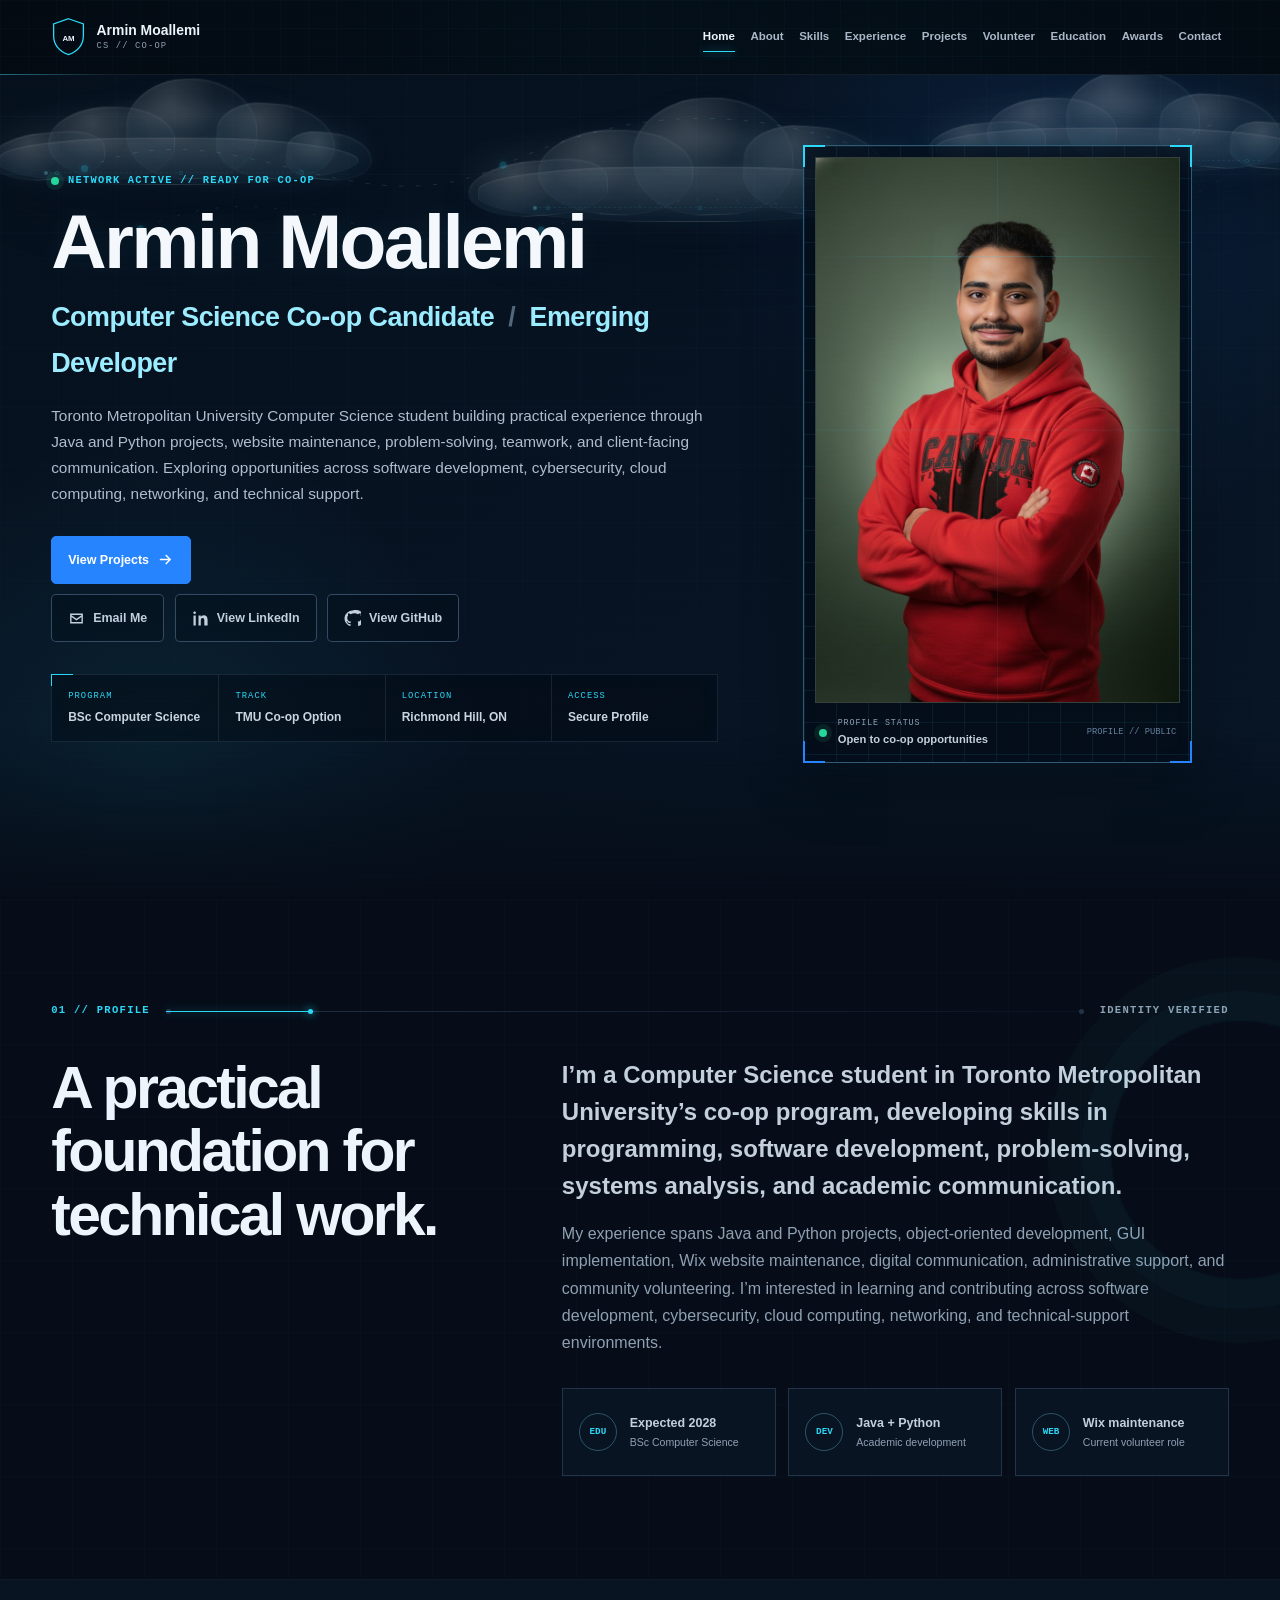
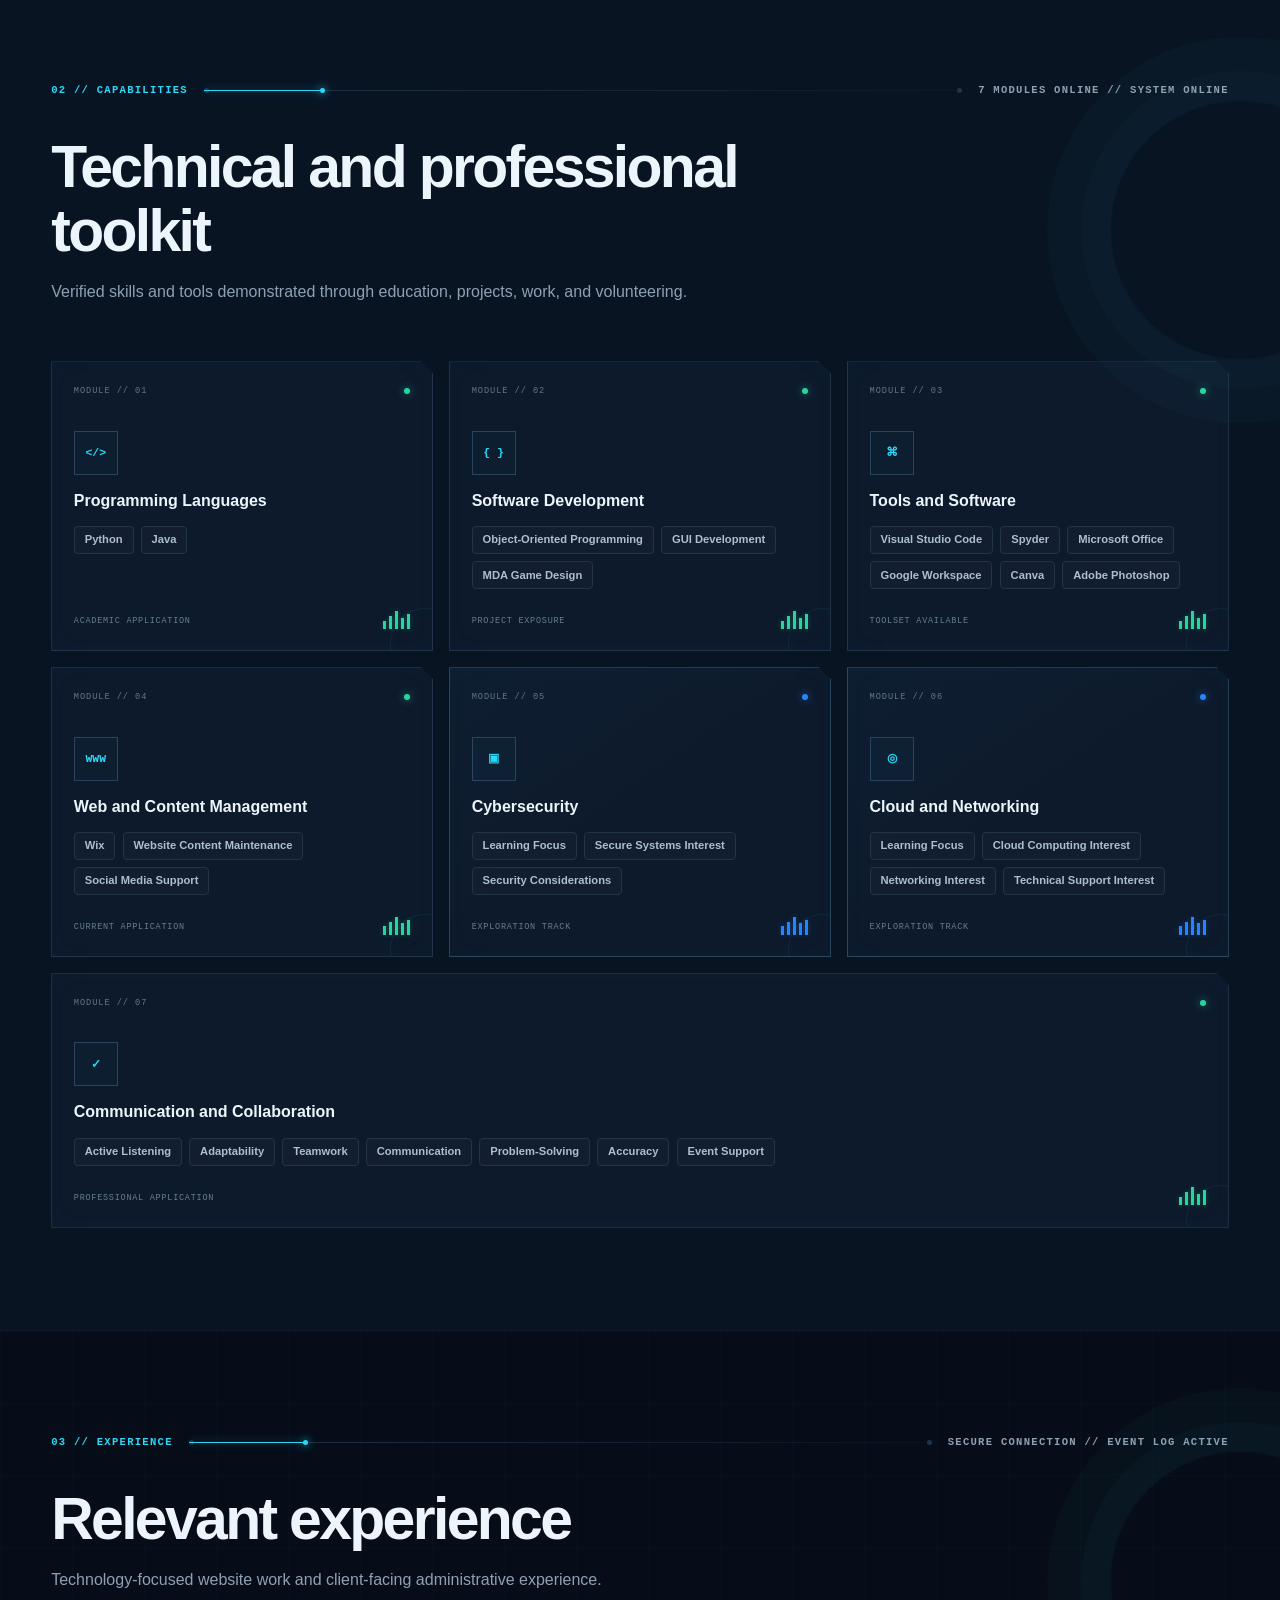
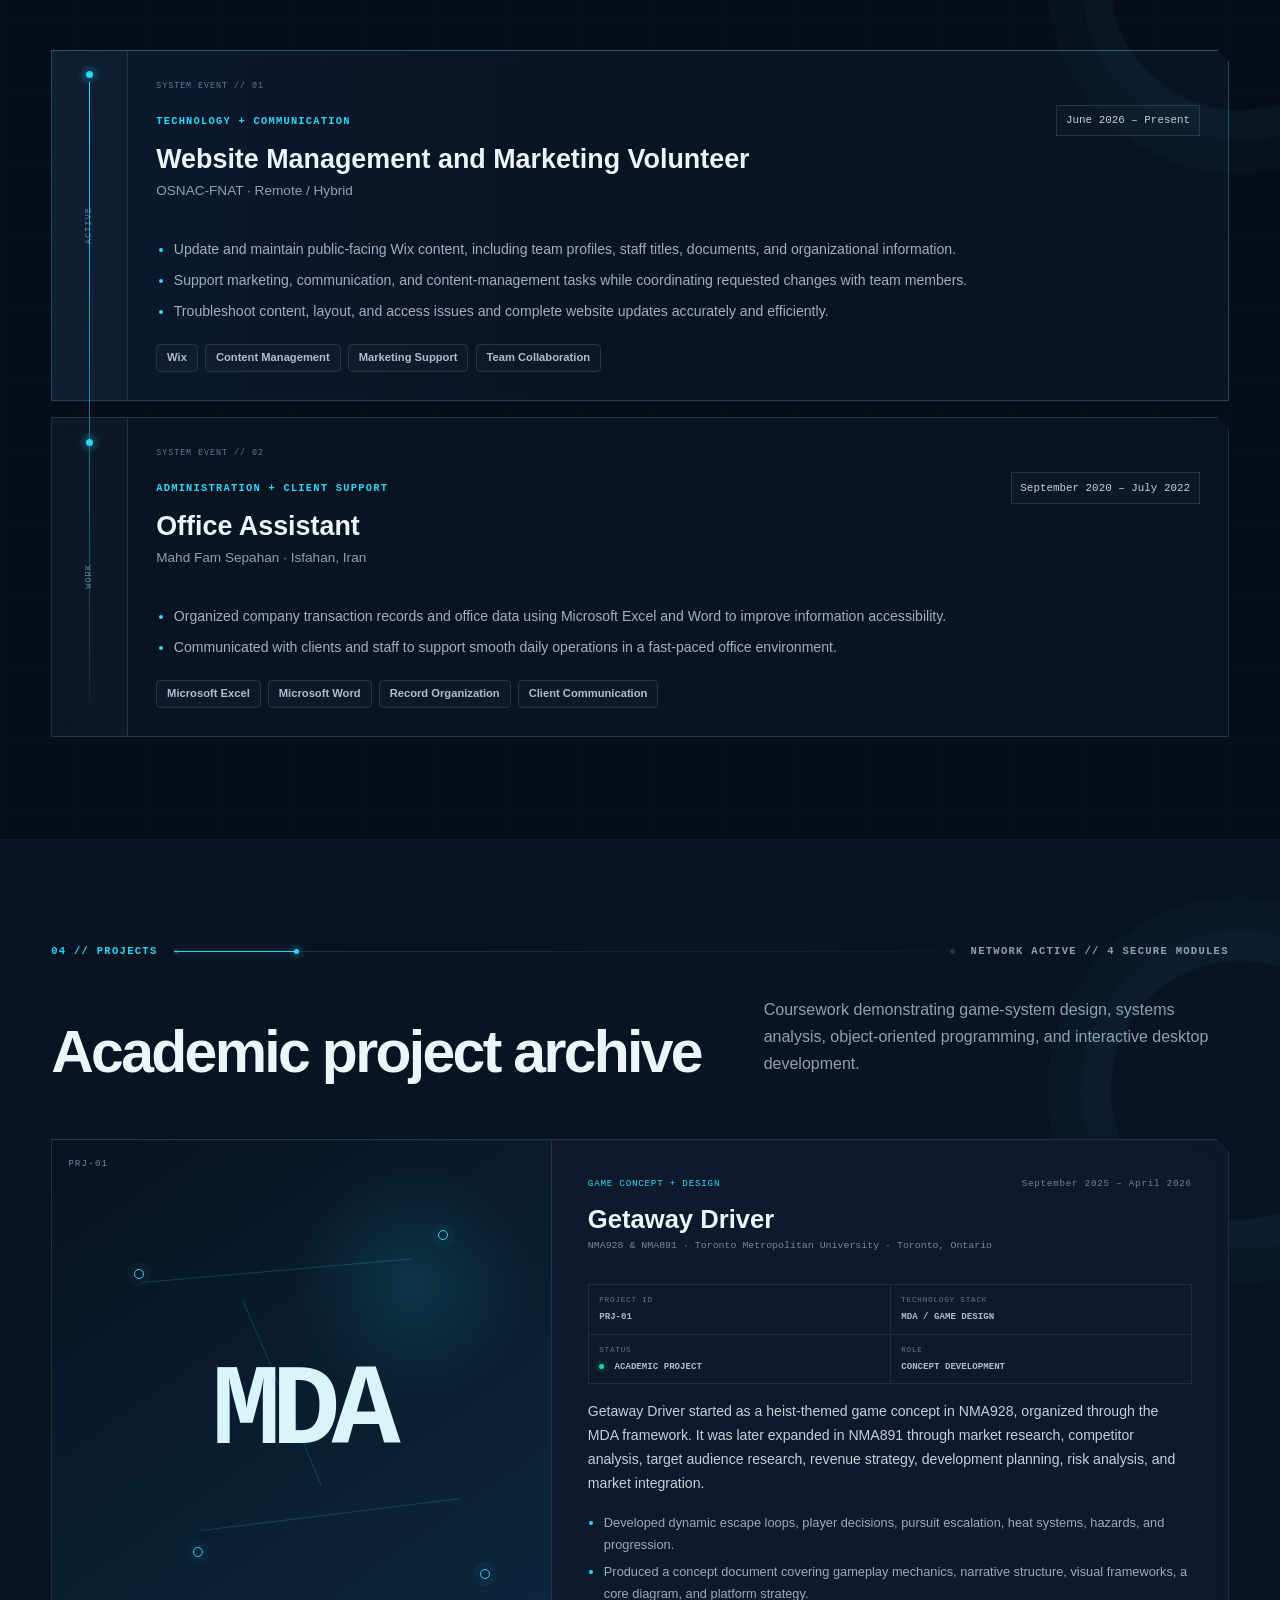
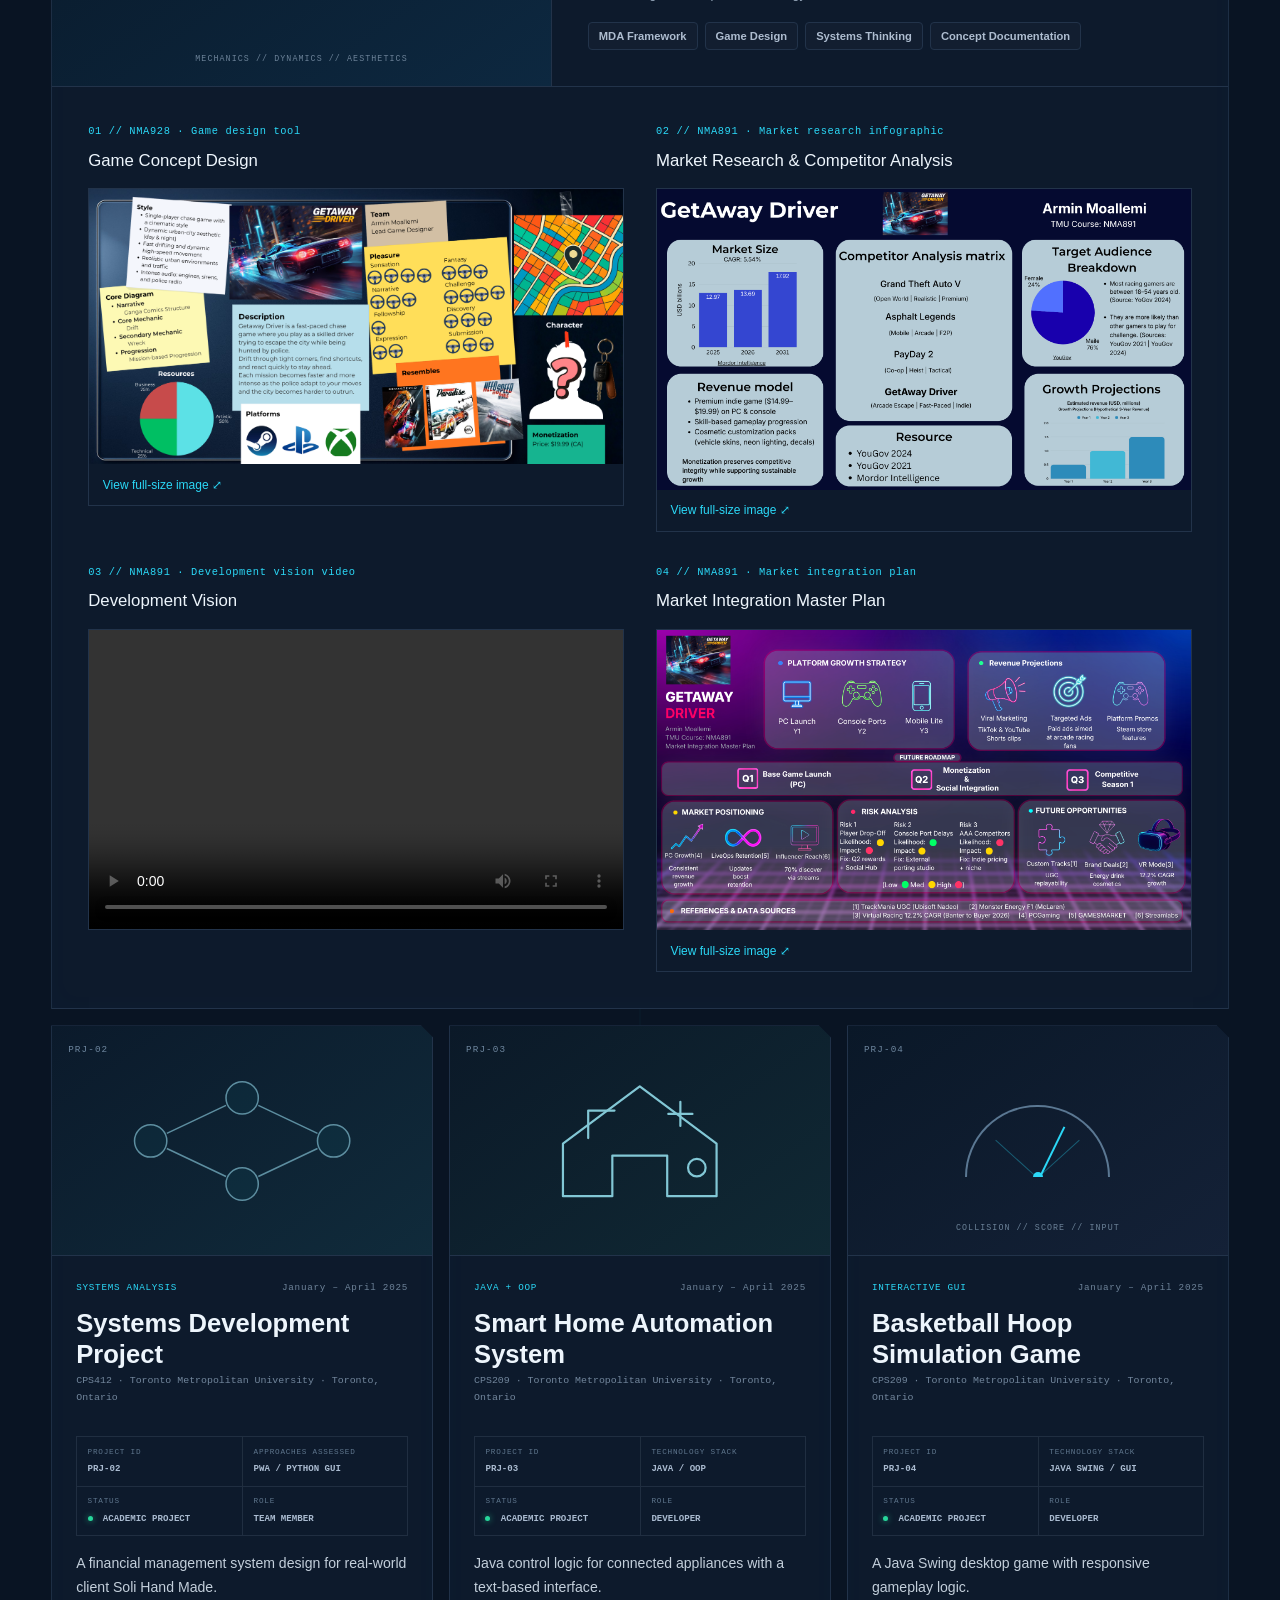
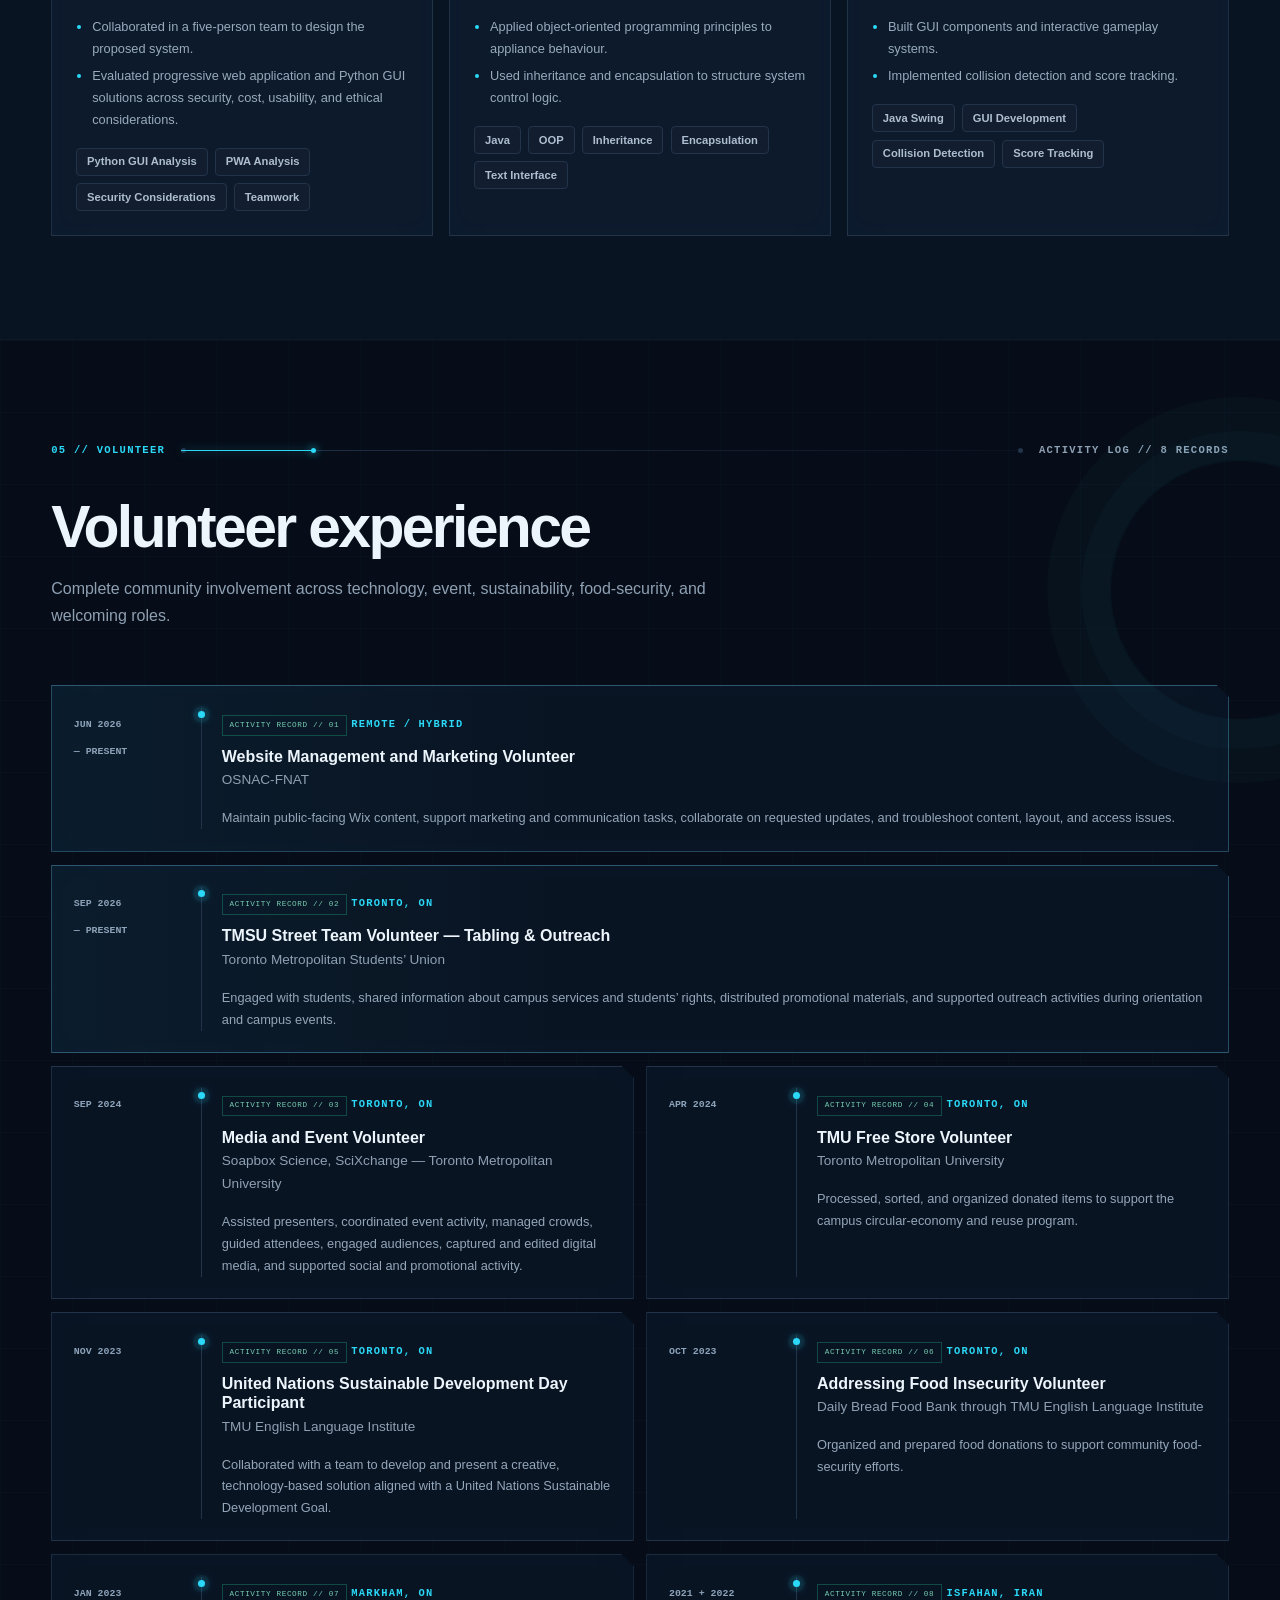
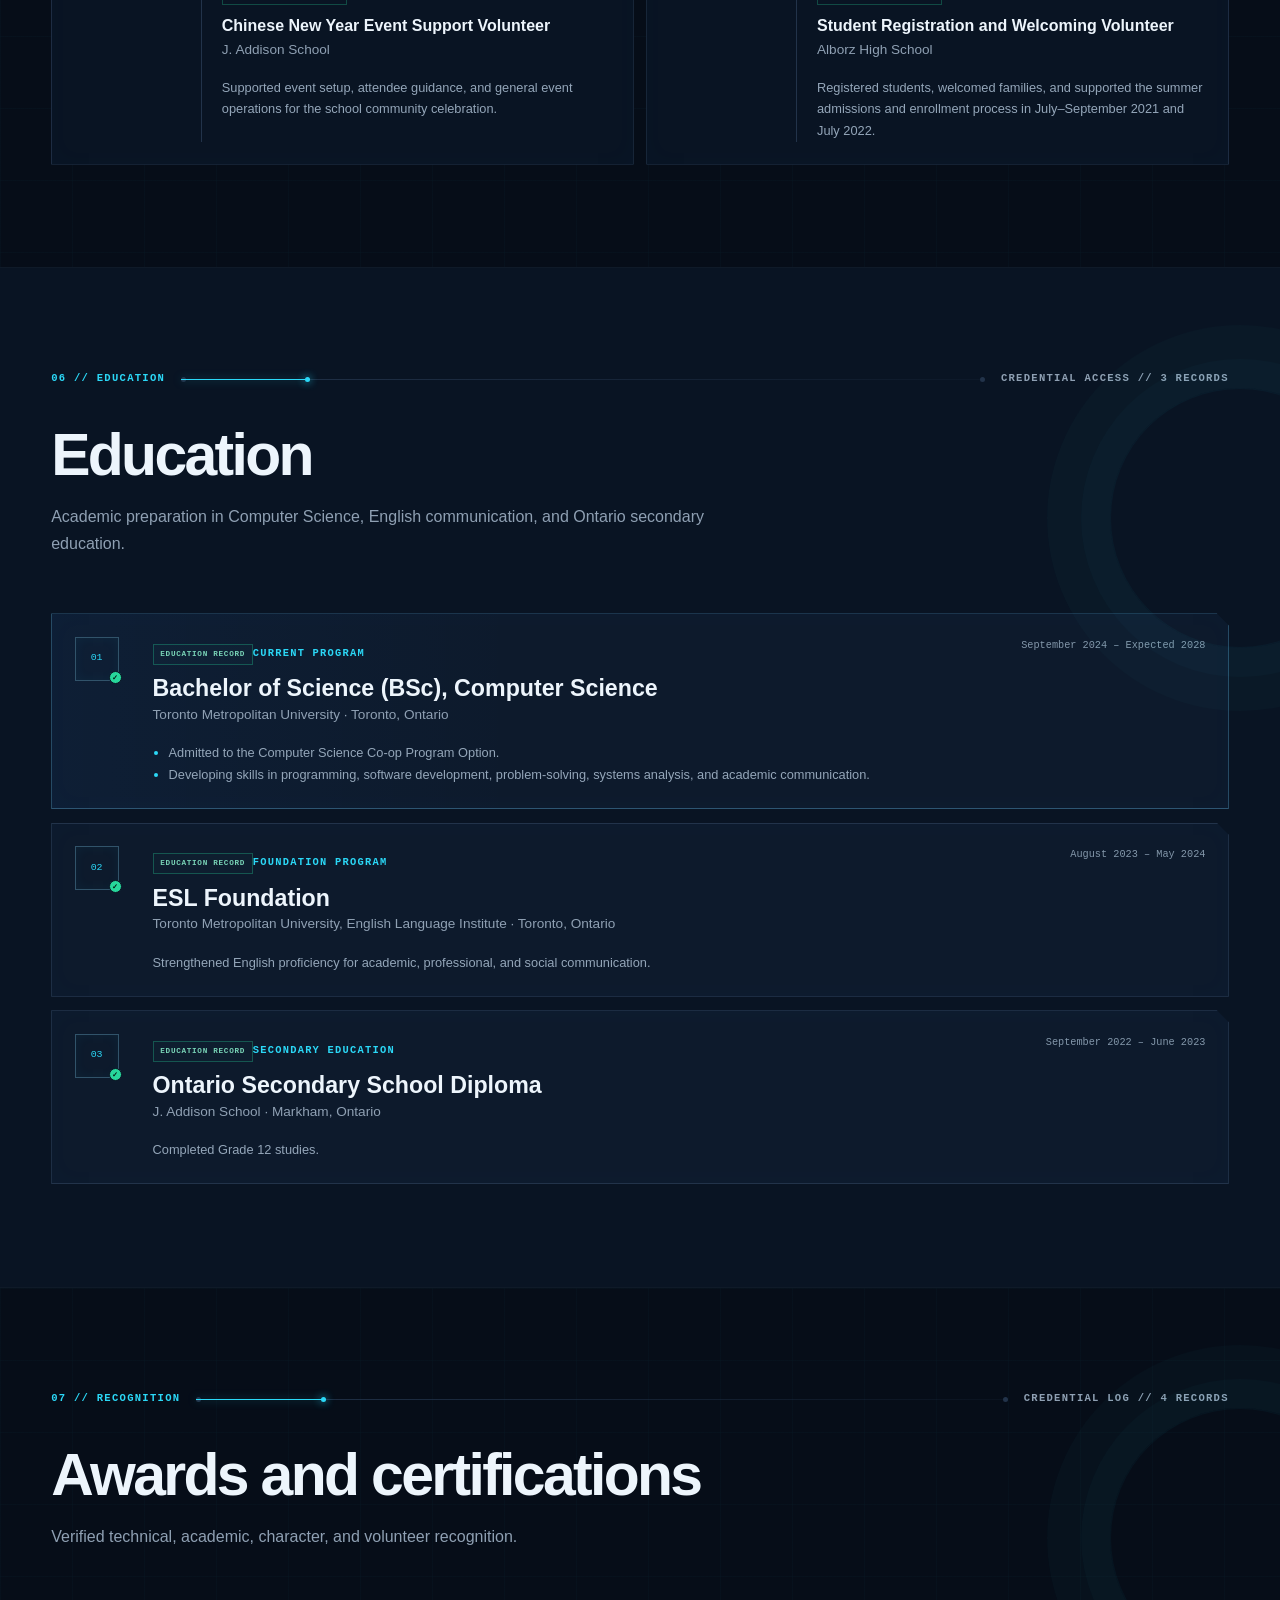
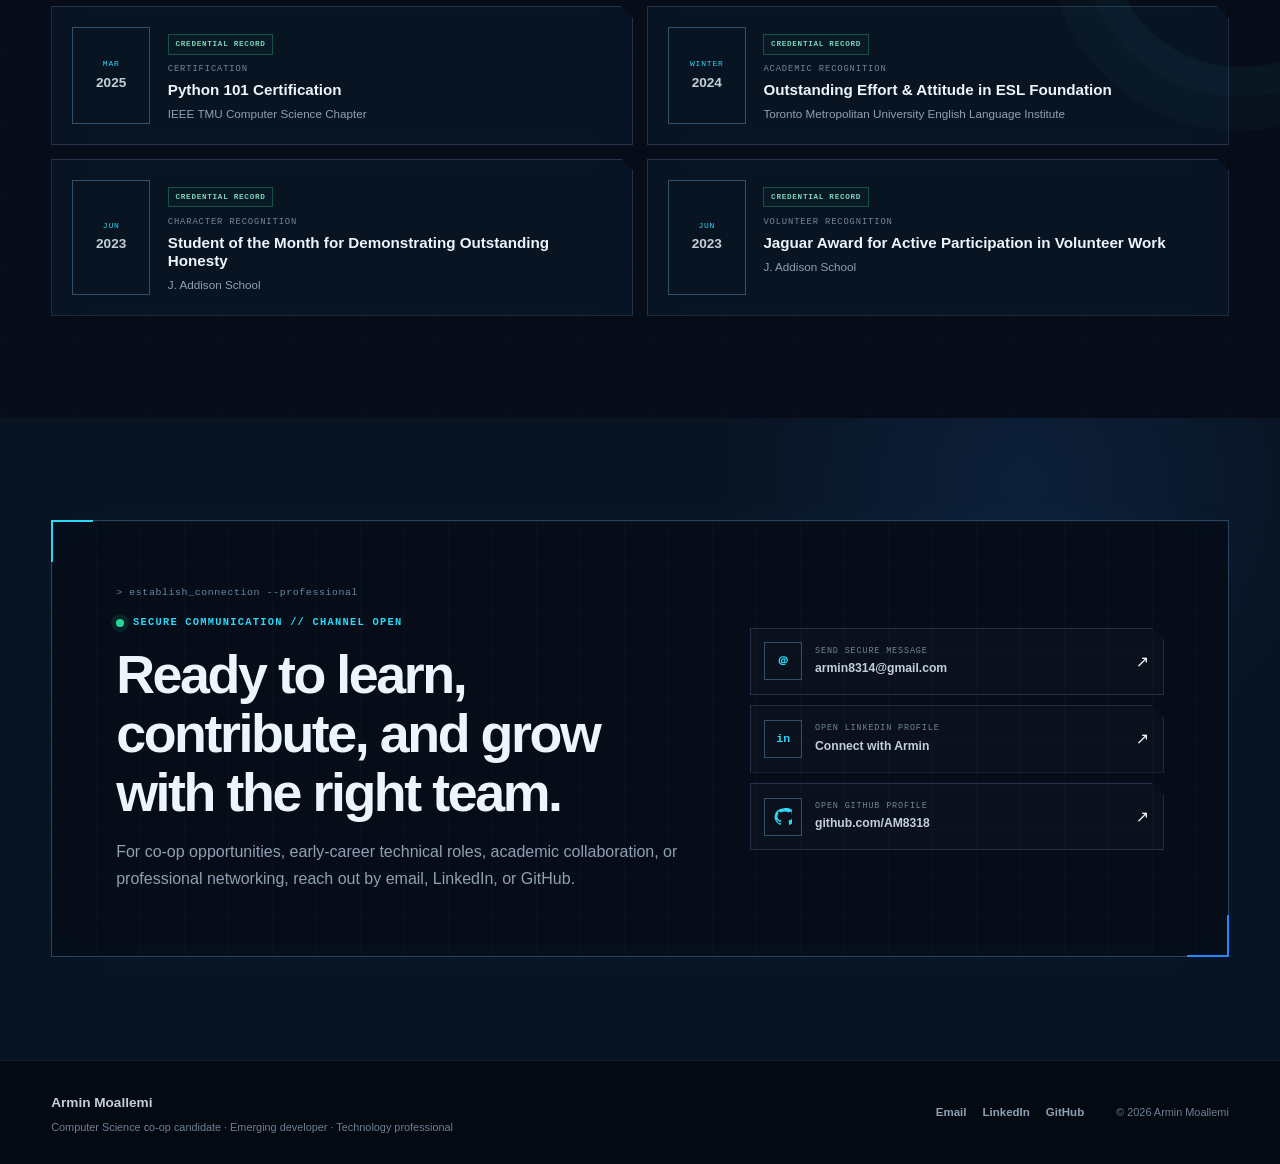
==== index.html @ b6b4ef18 "Add Getaway Driver section anchors" ====
<!doctype html>
<html lang="en">
<head>
  <meta charset="utf-8">
  <meta name="viewport" content="width=device-width, initial-scale=1">

  <title>Armin Moallemi | Computer Science Co-op Candidate</title>
  <meta name="description" content="Portfolio of Armin Moallemi, a Toronto Metropolitan University Computer Science co-op student with Java, Python, Wix website management, technical projects, and community experience.">
  <meta name="author" content="Armin Moallemi">
  <meta name="robots" content="index, follow">
  <meta name="theme-color" content="#07111f">

  <!-- Replace this placeholder after the portfolio is published. -->
  <meta property="og:url" content="[Add public URL]">
  <meta property="og:type" content="profile">
  <meta property="og:title" content="Armin Moallemi | Computer Science Co-op Candidate">
  <meta property="og:description" content="Explore Armin's software projects, technical skills, website experience, education, volunteering, and professional background.">
  <meta property="og:image" content="assets/images/social-preview.png">
  <meta property="og:image:alt" content="Dark cybersecurity-inspired portfolio preview for Armin Moallemi">
  <meta property="og:locale" content="en_CA">
  <meta name="twitter:card" content="summary_large_image">
  <meta name="twitter:title" content="Armin Moallemi | Computer Science Co-op Candidate">
  <meta name="twitter:description" content="Computer Science, software development, technical projects, website management, and community involvement.">
  <meta name="twitter:image" content="assets/images/social-preview.png">

  <link rel="icon" href="assets/icons/favicon.svg" type="image/svg+xml">
  <link rel="preconnect" href="https://cdn.jsdelivr.net" crossorigin>
  <link href="https://cdn.jsdelivr.net/npm/bootstrap@5.3.8/dist/css/bootstrap.min.css" rel="stylesheet" integrity="sha384-sRIl4kxILFvY47J16cr9ZwB07vP4J8+LH7qKQnuqkuIAvNWLzeN8tE5YBujZqJLB" crossorigin="anonymous">
  <link rel="stylesheet" href="css/style.css">

  <!-- Structured data is limited to known public profile information. -->
  <script type="application/ld+json">
  {
    "@context": "https://schema.org",
    "@type": "ProfilePage",
    "name": "Armin Moallemi Portfolio",
    "description": "Professional portfolio for Armin Moallemi, a Computer Science co-op student at Toronto Metropolitan University.",
    "mainEntity": {
      "@type": "Person",
      "name": "Armin Moallemi",
      "email": "mailto:armin8314@gmail.com",
      "image": "assets/images/armin-moallemi-portrait.jpg",
      "description": "Computer Science student in Toronto Metropolitan University's co-op program with experience in Java and Python development, Wix website management, digital communication, administrative support, and community-focused volunteering.",
      "address": {
        "@type": "PostalAddress",
        "addressLocality": "Richmond Hill",
        "addressRegion": "Ontario",
        "addressCountry": "CA"
      },
      "affiliation": {
        "@type": "CollegeOrUniversity",
        "name": "Toronto Metropolitan University"
      },
      "sameAs": [
        "https://www.linkedin.com/in/armin-moallemi-43057739b",
        "https://github.com/AM8318"
      ],
      "knowsAbout": [
        "Python",
        "Java",
        "Object-Oriented Programming",
        "GUI Development",
        "MDA Game Design",
        "Wix",
        "Website Content Maintenance"
      ]
    }
  }
  </script>
</head>

<body>
  <a class="skip-link" href="#main-content">Skip to main content</a>

  <header class="site-header fixed-top" id="site-header">
    <nav class="navbar navbar-expand-xl navbar-dark" aria-label="Primary navigation">
      <div class="container-fluid site-container">
        <a class="navbar-brand" href="#home" aria-label="Armin Moallemi, return to home">
          <span class="brand-shield" aria-hidden="true">
            <svg viewBox="0 0 40 46"><path d="M20 2 37 8v13c0 11-6.8 18.1-17 22C9.8 39.1 3 32 3 21V8l17-6Z"/><text x="20" y="27">AM</text></svg>
          </span>
          <span class="brand-copy"><strong>Armin Moallemi</strong><small>CS // CO-OP</small></span>
        </a>

        <div class="nav-security-status" aria-label="Security status: secure connection, system online">
          <span class="status-pulse" aria-hidden="true"></span>
          <span><small>SECURE CONNECTION</small><strong>SYSTEM ONLINE</strong></span>
        </div>

        <button class="navbar-toggler" type="button" data-bs-toggle="collapse" data-bs-target="#primaryNav"
          aria-controls="primaryNav" aria-expanded="false" aria-label="Open navigation menu">
          <span class="navbar-toggler-icon"></span>
        </button>

        <div class="collapse navbar-collapse" id="primaryNav">
          <ul class="navbar-nav ms-auto align-items-xl-center">
            <li class="nav-item"><a class="nav-link active" href="#home">Home</a></li>
            <li class="nav-item"><a class="nav-link" href="#about">About</a></li>
            <li class="nav-item"><a class="nav-link" href="#skills">Skills</a></li>
            <li class="nav-item"><a class="nav-link" href="#experience">Experience</a></li>
            <li class="nav-item"><a class="nav-link" href="#projects">Projects</a></li>
            <li class="nav-item"><a class="nav-link" href="#volunteer">Volunteer</a></li>
            <li class="nav-item"><a class="nav-link" href="#education">Education</a></li>
            <li class="nav-item"><a class="nav-link" href="#awards">Awards</a></li>
            <li class="nav-item"><a class="nav-link" href="#contact">Contact</a></li>
          </ul>
        </div>
      </div>
    </nav>
  </header>

  <main id="main-content">
    <!-- Hero: cloud/data animation is decorative and generated by script.js. -->
    <section class="hero" id="home" aria-labelledby="hero-title">
      <div class="hero-grid" aria-hidden="true"></div>
      <div class="cloud-layer" aria-hidden="true">
        <!-- Each digital cloud combines multiple translucent layers for a natural contour and subtle depth. -->
        <div class="digital-cloud cloud-one">
          <span class="cloud-formation">
            <span class="cloud-shadow"></span>
            <span class="cloud-lobe cloud-lobe-a"></span>
            <span class="cloud-lobe cloud-lobe-b"></span>
            <span class="cloud-lobe cloud-lobe-c"></span>
            <span class="cloud-lobe cloud-lobe-d"></span>
            <span class="cloud-lobe cloud-lobe-e"></span>
            <span class="cloud-shelf"></span>
            <span class="cloud-highlight"></span>
            <span class="cloud-data-rail"><i></i><i></i><i></i></span>
          </span>
        </div>
        <div class="digital-cloud cloud-two">
          <span class="cloud-formation">
            <span class="cloud-shadow"></span>
            <span class="cloud-lobe cloud-lobe-a"></span>
            <span class="cloud-lobe cloud-lobe-b"></span>
            <span class="cloud-lobe cloud-lobe-c"></span>
            <span class="cloud-lobe cloud-lobe-d"></span>
            <span class="cloud-lobe cloud-lobe-e"></span>
            <span class="cloud-shelf"></span>
            <span class="cloud-highlight"></span>
            <span class="cloud-data-rail"><i></i><i></i><i></i></span>
          </span>
        </div>
        <div class="digital-cloud cloud-three">
          <span class="cloud-formation">
            <span class="cloud-shadow"></span>
            <span class="cloud-lobe cloud-lobe-a"></span>
            <span class="cloud-lobe cloud-lobe-b"></span>
            <span class="cloud-lobe cloud-lobe-c"></span>
            <span class="cloud-lobe cloud-lobe-d"></span>
            <span class="cloud-lobe cloud-lobe-e"></span>
            <span class="cloud-shelf"></span>
            <span class="cloud-highlight"></span>
            <span class="cloud-data-rail"><i></i><i></i><i></i></span>
          </span>
        </div>
      </div>
      <svg class="cloud-network" viewBox="0 0 1440 360" preserveAspectRatio="none" aria-hidden="true">
        <path d="M95 120C260 45 395 195 566 116S882 53 1036 124s237-20 336-57"/>
        <path d="M158 188c174-78 286 54 451 1s286-42 428 17 230-13 333-72"/>
        <circle cx="95" cy="120" r="4"/><circle cx="566" cy="116" r="4"/><circle cx="1036" cy="124" r="4"/>
        <circle cx="158" cy="188" r="4"/><circle cx="609" cy="189" r="4"/><circle cx="1037" cy="206" r="4"/>
      </svg>
      <div class="cyber-particle-layer" id="cyber-particle-layer" aria-hidden="true"></div>

      <!-- Reusable line icons for the lightweight cybersecurity animation. -->
      <svg class="svg-definitions" aria-hidden="true">
        <defs>
          <symbol id="cyber-lock" viewBox="0 0 32 32">
            <rect x="7" y="14" width="18" height="14" rx="3"/><path d="M11 14V9a5 5 0 0 1 10 0v5M16 20v4"/>
          </symbol>
          <symbol id="cyber-shield" viewBox="0 0 32 32">
            <path d="m16 3 11 4v8c0 7.3-4.4 12-11 14-6.6-2-11-6.7-11-14V7l11-4Z"/><path d="m11 16 3 3 7-8"/>
          </symbol>
          <symbol id="cyber-wifi" viewBox="0 0 32 32">
            <path d="M4 12a18 18 0 0 1 24 0M8 17a12 12 0 0 1 16 0M12 22a6 6 0 0 1 8 0"/><circle cx="16" cy="27" r="1"/>
          </symbol>
          <symbol id="cyber-cloud" viewBox="0 0 32 32">
            <path d="M8 25a6 6 0 0 1-1-11.9A9 9 0 0 1 24 12a6.5 6.5 0 0 1 0 13H8Z"/>
          </symbol>
          <symbol id="cyber-code" viewBox="0 0 32 32">
            <path d="m11 8-8 8 8 8M21 8l8 8-8 8M19 5l-6 22"/>
          </symbol>
          <symbol id="cyber-server" viewBox="0 0 32 32">
            <rect x="4" y="4" width="24" height="10" rx="2"/><rect x="4" y="18" width="24" height="10" rx="2"/><path d="M9 9h.1M9 23h.1M14 9h9M14 23h9"/>
          </symbol>
          <symbol id="cyber-database" viewBox="0 0 32 32">
            <ellipse cx="16" cy="7" rx="11" ry="4"/><path d="M5 7v9c0 2.2 5 4 11 4s11-1.8 11-4V7M5 16v9c0 2.2 5 4 11 4s11-1.8 11-4v-9"/>
          </symbol>
          <symbol id="cyber-key" viewBox="0 0 32 32">
            <circle cx="10" cy="12" r="6"/><path d="m14.5 16.5 12 12M21 23l3-3M24 26l3-3"/>
          </symbol>
          <symbol id="cyber-network" viewBox="0 0 32 32">
            <circle cx="16" cy="6" r="3"/><circle cx="6" cy="25" r="3"/><circle cx="26" cy="25" r="3"/><path d="m14.5 8.7-7 13.6M17.5 8.7l7 13.6M9 25h14"/>
          </symbol>
          <symbol id="cyber-terminal" viewBox="0 0 32 32">
            <rect x="3" y="5" width="26" height="22" rx="3"/><path d="m8 12 4 4-4 4M15 21h8"/>
          </symbol>
          <symbol id="cyber-firewall" viewBox="0 0 32 32">
            <path d="M3 6h26v20H3V6Zm0 7h26M3 20h26M10 6v7M22 6v7M7 13v7M17 13v7M12 20v6M24 20v6"/>
          </symbol>
          <symbol id="cyber-fingerprint" viewBox="0 0 32 32">
            <path d="M7 15a9 9 0 0 1 18 0M4 15a12 12 0 0 1 24 0M10 17v2c0 4-1 7-3 9M16 10a6 6 0 0 1 6 6v4c0 4 1 7 3 9M16 14a2 2 0 0 1 2 2v5c0 4 1 7 2 9M14 18v3c0 4-1 7-3 9"/>
          </symbol>
        </defs>
      </svg>

      <div class="container-fluid site-container hero-content">
        <div class="row align-items-center g-5 hero-row">
          <div class="col-lg-7 col-xl-7">
            <div class="hero-copy reveal">
              <p class="terminal-label"><span class="status-pulse" aria-hidden="true"></span> NETWORK ACTIVE // READY FOR CO-OP</p>
              <h1 id="hero-title"><span>Armin Moallemi</span></h1>
              <p class="hero-role">Computer Science Co-op Candidate <span aria-hidden="true">/</span> Emerging Developer</p>
              <p class="hero-intro">
                Toronto Metropolitan University Computer Science student building practical experience through
                Java and Python projects, website maintenance, problem-solving, teamwork, and client-facing
                communication. Exploring opportunities across software development, cybersecurity, cloud computing,
                networking, and technical support.
              </p>

              <div class="hero-actions">
                <div class="hero-action-group hero-action-main">
                  <a class="btn btn-primary-action" href="#projects">
                    View Projects
                    <svg aria-hidden="true" viewBox="0 0 24 24"><path d="m13 5 7 7-7 7-1.4-1.4 4.6-4.6H4v-2h12.2l-4.6-4.6L13 5Z"/></svg>
                  </a>
                </div>
                <div class="hero-action-group hero-action-network">
                  <a class="btn btn-tertiary-action" href="mailto:armin8314@gmail.com">
                    <svg aria-hidden="true" viewBox="0 0 24 24"><path d="M3 5h18v14H3V5Zm2 2v.5l7 5 7-5V7H5Zm14 10V9.9l-7 5-7-5V17h14Z"/></svg>
                    Email Me
                  </a>
                  <a class="btn btn-tertiary-action" href="https://www.linkedin.com/in/armin-moallemi-43057739b" target="_blank" rel="noopener noreferrer">
                    <svg aria-hidden="true" viewBox="0 0 24 24"><path d="M5.3 7.6H2.1V22h3.2V7.6ZM3.7 2A1.9 1.9 0 1 0 3.7 5.8 1.9 1.9 0 0 0 3.7 2ZM22 13.8c0-4.3-2.3-6.3-5.4-6.3-2.5 0-3.6 1.4-4.2 2.3V7.6H9.2V22h3.2v-7.1c0-1.9.4-3.7 2.7-3.7 2.3 0 2.3 2.1 2.3 3.8v7H22v-8.2Z"/></svg>
                    View LinkedIn
                  </a>
                  <a class="btn btn-tertiary-action" href="https://github.com/AM8318" target="_blank" rel="noopener noreferrer">
                    <svg class="github-mark" aria-hidden="true" viewBox="0 0 24 24"><path d="M12 .7a11.3 11.3 0 0 0-3.6 22c.6.1.8-.2.8-.6v-2.2c-3.3.7-4-1.4-4-1.4-.5-1.4-1.3-1.8-1.3-1.8-1.1-.7.1-.7.1-.7 1.2.1 1.8 1.2 1.8 1.2 1.1 1.8 2.8 1.3 3.5 1 .1-.8.4-1.3.8-1.6-2.7-.3-5.5-1.4-5.5-5.6 0-1.2.4-2.3 1.2-3.1-.1-.3-.5-1.6.1-3.2 0 0 1-.3 3.4 1.2a11.7 11.7 0 0 1 10.6 0c2.5-1.7 3.4-1.2 3.4-1.2.6 1.6.2 2.9.1 3.2.8.9 1.2 2 1.2 3.1 0 4.3-2.8 5.3-5.5 5.6.4.4.8 1.1.8 2.2v3.3c0 .4.2.7.8.6A11.3 11.3 0 0 0 12 .7Z"/></svg>
                    View GitHub
                  </a>
                </div>
              </div>

              <div class="hero-status-grid" aria-label="Professional status">
                <div><small>PROGRAM</small><strong>BSc Computer Science</strong></div>
                <div><small>TRACK</small><strong>TMU Co-op Option</strong></div>
                <div><small>LOCATION</small><strong>Richmond Hill, ON</strong></div>
                <div><small>ACCESS</small><strong>Secure Profile</strong></div>
              </div>
            </div>
          </div>

          <div class="col-lg-5 col-xl-5">
            <figure class="identity-panel reveal reveal-delay">
              <div class="panel-corners" aria-hidden="true"></div>
              <div class="identity-image">
                <img src="assets/images/armin-moallemi-portrait.jpg"
                  alt="Portrait of Armin Moallemi wearing a red Canada hoodie"
                  width="800" height="1200" fetchpriority="high">
                <div class="scan-line" aria-hidden="true"></div>
              </div>
              <figcaption>
                <div class="identity-status">
                  <span class="status-pulse" aria-hidden="true"></span>
                  <span><small>PROFILE STATUS</small><strong>Open to co-op opportunities</strong></span>
                </div>
                <span class="identity-code" aria-hidden="true">PROFILE // PUBLIC</span>
              </figcaption>
            </figure>
          </div>
        </div>
      </div>
      <div class="hero-fade" aria-hidden="true"></div>
    </section>

    <!-- About -->
    <section class="section-space dark-section" id="about" aria-labelledby="about-title">
      <div class="container-fluid site-container">
        <div class="hud-heading reveal">
          <p class="section-index">01 // PROFILE</p>
          <div class="hud-line" aria-hidden="true"><span></span></div>
          <p class="section-status">IDENTITY VERIFIED</p>
        </div>

        <div class="row g-5 align-items-start">
          <div class="col-lg-5 reveal">
            <h2 class="section-title" id="about-title">A practical foundation for technical work.</h2>
          </div>
          <div class="col-lg-7 reveal reveal-delay">
            <p class="about-lead">
              I’m a Computer Science student in Toronto Metropolitan University’s co-op program, developing
              skills in programming, software development, problem-solving, systems analysis, and academic communication.
            </p>
            <p class="body-copy">
              My experience spans Java and Python projects, object-oriented development, GUI implementation,
              Wix website maintenance, digital communication, administrative support, and community volunteering.
              I’m interested in learning and contributing across software development, cybersecurity, cloud computing,
              networking, and technical-support environments.
            </p>

            <div class="dashboard-facts">
              <article>
                <span class="fact-code">EDU</span>
                <div><strong>Expected 2028</strong><small>BSc Computer Science</small></div>
              </article>
              <article>
                <span class="fact-code">DEV</span>
                <div><strong>Java + Python</strong><small>Academic development</small></div>
              </article>
              <article>
                <span class="fact-code">WEB</span>
                <div><strong>Wix maintenance</strong><small>Current volunteer role</small></div>
              </article>
            </div>
          </div>
        </div>
      </div>
    </section>

    <!-- Skills -->
    <section class="section-space panel-section" id="skills" aria-labelledby="skills-title">
      <div class="container-fluid site-container">
        <div class="hud-heading reveal">
          <p class="section-index">02 // CAPABILITIES</p>
          <div class="hud-line" aria-hidden="true"><span></span></div>
          <p class="section-status">7 MODULES ONLINE // SYSTEM ONLINE</p>
        </div>

        <div class="section-intro reveal">
          <h2 class="section-title" id="skills-title">Technical and professional toolkit</h2>
          <p>Verified skills and tools demonstrated through education, projects, work, and volunteering.</p>
        </div>

        <div class="skills-dashboard">
          <article class="dashboard-card skill-card reveal">
            <div class="card-topline"><span>MODULE // 01</span><i aria-hidden="true"></i></div>
            <div class="skill-symbol" aria-hidden="true">&lt;/&gt;</div>
            <h3>Programming Languages</h3>
            <div class="tech-tags"><span>Python</span><span>Java</span></div>
            <div class="signal-readout"><span>ACADEMIC APPLICATION</span><div class="signal-bars" aria-hidden="true"><i></i><i></i><i></i><i></i><i></i></div></div>
          </article>

          <article class="dashboard-card skill-card reveal reveal-delay-sm">
            <div class="card-topline"><span>MODULE // 02</span><i aria-hidden="true"></i></div>
            <div class="skill-symbol" aria-hidden="true">{ }</div>
            <h3>Software Development</h3>
            <div class="tech-tags">
              <span>Object-Oriented Programming</span><span>GUI Development</span><span>MDA Game Design</span>
            </div>
            <div class="signal-readout"><span>PROJECT EXPOSURE</span><div class="signal-bars" aria-hidden="true"><i></i><i></i><i></i><i></i><i></i></div></div>
          </article>

          <article class="dashboard-card skill-card reveal">
            <div class="card-topline"><span>MODULE // 03</span><i aria-hidden="true"></i></div>
            <div class="skill-symbol" aria-hidden="true">⌘</div>
            <h3>Tools and Software</h3>
            <div class="tech-tags">
              <span>Visual Studio Code</span><span>Spyder</span><span>Microsoft Office</span>
              <span>Google Workspace</span><span>Canva</span><span>Adobe Photoshop</span>
            </div>
            <div class="signal-readout"><span>TOOLSET AVAILABLE</span><div class="signal-bars" aria-hidden="true"><i></i><i></i><i></i><i></i><i></i></div></div>
          </article>

          <article class="dashboard-card skill-card reveal reveal-delay-sm">
            <div class="card-topline"><span>MODULE // 04</span><i aria-hidden="true"></i></div>
            <div class="skill-symbol" aria-hidden="true">WWW</div>
            <h3>Web and Content Management</h3>
            <div class="tech-tags">
              <span>Wix</span><span>Website Content Maintenance</span><span>Social Media Support</span>
            </div>
            <div class="signal-readout"><span>CURRENT APPLICATION</span><div class="signal-bars" aria-hidden="true"><i></i><i></i><i></i><i></i><i></i></div></div>
          </article>

          <article class="dashboard-card skill-card learning-module reveal">
            <div class="card-topline"><span>MODULE // 05</span><i aria-hidden="true"></i></div>
            <div class="skill-symbol" aria-hidden="true">▣</div>
            <h3>Cybersecurity</h3>
            <div class="tech-tags">
              <span>Learning Focus</span><span>Secure Systems Interest</span><span>Security Considerations</span>
            </div>
            <div class="signal-readout learning"><span>EXPLORATION TRACK</span><div class="signal-bars" aria-hidden="true"><i></i><i></i><i></i><i></i><i></i></div></div>
          </article>

          <article class="dashboard-card skill-card learning-module reveal reveal-delay-sm">
            <div class="card-topline"><span>MODULE // 06</span><i aria-hidden="true"></i></div>
            <div class="skill-symbol" aria-hidden="true">◎</div>
            <h3>Cloud and Networking</h3>
            <div class="tech-tags">
              <span>Learning Focus</span><span>Cloud Computing Interest</span><span>Networking Interest</span><span>Technical Support Interest</span>
            </div>
            <div class="signal-readout learning"><span>EXPLORATION TRACK</span><div class="signal-bars" aria-hidden="true"><i></i><i></i><i></i><i></i><i></i></div></div>
          </article>

          <article class="dashboard-card skill-card skill-card-wide reveal">
            <div class="card-topline"><span>MODULE // 07</span><i aria-hidden="true"></i></div>
            <div class="skill-symbol" aria-hidden="true">✓</div>
            <h3>Communication and Collaboration</h3>
            <div class="tech-tags">
              <span>Active Listening</span><span>Adaptability</span><span>Teamwork</span>
              <span>Communication</span><span>Problem-Solving</span><span>Accuracy</span><span>Event Support</span>
            </div>
            <div class="signal-readout"><span>PROFESSIONAL APPLICATION</span><div class="signal-bars" aria-hidden="true"><i></i><i></i><i></i><i></i><i></i></div></div>
          </article>
        </div>
      </div>
    </section>

    <!-- Relevant experience -->
    <section class="section-space dark-section" id="experience" aria-labelledby="experience-title">
      <div class="container-fluid site-container">
        <div class="hud-heading reveal">
          <p class="section-index">03 // EXPERIENCE</p>
          <div class="hud-line" aria-hidden="true"><span></span></div>
          <p class="section-status">SECURE CONNECTION // EVENT LOG ACTIVE</p>
        </div>

        <div class="section-intro reveal">
          <h2 class="section-title" id="experience-title">Relevant experience</h2>
          <p>Technology-focused website work and client-facing administrative experience.</p>
        </div>

        <div class="experience-stack">
          <article class="experience-panel experience-featured reveal">
            <div class="experience-rail" aria-hidden="true"><span>ACTIVE</span></div>
            <div class="experience-main">
              <div class="experience-top">
                <div>
                  <p class="terminal-label">TECHNOLOGY + COMMUNICATION</p>
                  <h3>Website Management and Marketing Volunteer</h3>
                  <p class="organization">OSNAC-FNAT · Remote / Hybrid</p>
                </div>
                <time datetime="2026-06">June 2026 – Present</time>
              </div>
              <ul>
                <li>Update and maintain public-facing Wix content, including team profiles, staff titles, documents, and organizational information.</li>
                <li>Support marketing, communication, and content-management tasks while coordinating requested changes with team members.</li>
                <li>Troubleshoot content, layout, and access issues and complete website updates accurately and efficiently.</li>
              </ul>
              <div class="tech-tags"><span>Wix</span><span>Content Management</span><span>Marketing Support</span><span>Team Collaboration</span></div>
            </div>
          </article>

          <article class="experience-panel reveal">
            <div class="experience-rail" aria-hidden="true"><span>WORK</span></div>
            <div class="experience-main">
              <div class="experience-top">
                <div>
                  <p class="terminal-label">ADMINISTRATION + CLIENT SUPPORT</p>
                  <h3>Office Assistant</h3>
                  <p class="organization">Mahd Fam Sepahan · Isfahan, Iran</p>
                </div>
                <time datetime="2020-09">September 2020 – July 2022</time>
              </div>
              <ul>
                <li>Organized company transaction records and office data using Microsoft Excel and Word to improve information accessibility.</li>
                <li>Communicated with clients and staff to support smooth daily operations in a fast-paced office environment.</li>
              </ul>
              <div class="tech-tags"><span>Microsoft Excel</span><span>Microsoft Word</span><span>Record Organization</span><span>Client Communication</span></div>
            </div>
          </article>
        </div>
      </div>
    </section>

    <!-- Projects -->
    <section class="section-space panel-section" id="projects" aria-labelledby="projects-title">
      <div class="container-fluid site-container">
        <div class="hud-heading reveal">
          <p class="section-index">04 // PROJECTS</p>
          <div class="hud-line" aria-hidden="true"><span></span></div>
          <p class="section-status">NETWORK ACTIVE // 4 SECURE MODULES</p>
        </div>

        <div class="section-intro section-intro-split reveal">
          <h2 class="section-title" id="projects-title">Academic project archive</h2>
          <p>Coursework demonstrating game-system design, systems analysis, object-oriented programming, and interactive desktop development.</p>
        </div>

        <div class="project-grid">
          <article class="project-card project-featured reveal">
            <div class="project-visual visual-getaway" aria-hidden="true">
              <span class="visual-index">PRJ-01</span>
              <div class="network-map">
                <i></i><i></i><i></i><i></i><span></span><span></span><span></span>
              </div>
              <strong>MDA</strong>
              <small>MECHANICS // DYNAMICS // AESTHETICS</small>
            </div>
            <div class="project-content">
              <div class="project-meta">
                <span>GAME CONCEPT + DESIGN</span>
                <time datetime="2025-09">September 2025 – April 2026</time>
              </div>
              <h3>Getaway Driver</h3>
              <p class="project-context">NMA928 &amp; NMA891 · Toronto Metropolitan University · Toronto, Ontario</p>
              <div class="module-specs" aria-label="Project module information">
                <div><small>PROJECT ID</small><strong>PRJ-01</strong></div>
                <div><small>TECHNOLOGY STACK</small><strong>MDA / GAME DESIGN</strong></div>
                <div><small>STATUS</small><strong><i aria-hidden="true"></i> ACADEMIC PROJECT</strong></div>
                <div><small>ROLE</small><strong>CONCEPT DEVELOPMENT</strong></div>
              </div>
              <p class="project-summary">Getaway Driver started as a heist-themed game concept in NMA928, organized through the MDA framework. It was later expanded in NMA891 through market research, competitor analysis, target audience research, revenue strategy, development planning, risk analysis, and market integration.</p>
              <ul>
                <li>Developed dynamic escape loops, player decisions, pursuit escalation, heat systems, hazards, and progression.</li>
                <li>Produced a concept document covering gameplay mechanics, narrative structure, visual frameworks, a core diagram, and platform strategy.</li>
              </ul>
              <div class="tech-tags"><span>MDA Framework</span><span>Game Design</span><span>Systems Thinking</span><span>Concept Documentation</span></div>
            </div>
            <ol class="getaway-development" aria-label="Getaway Driver project development">
              <li class="getaway-stage" id="game-concept-design">
                <p class="getaway-stage-label">01 // NMA928 · Game design tool</p>
                <h4 id="getaway-stage-1">Game Concept Design</h4>
                <button class="getaway-media-link" type="button" aria-haspopup="dialog" aria-controls="getaway-lightbox" aria-label="View Game Concept Design full size">
                  <img src="assets/Getaway%20Driver/NMA928%20Assignment%205%20-%20Game%20Design%20Tool.png" alt="Getaway Driver game concept design document" width="3000" height="1545" loading="lazy" decoding="async">
                  <span>View full-size image <span aria-hidden="true">⤢</span></span>
                </button>
              </li>
              <li class="getaway-stage" id="market-research">
                <p class="getaway-stage-label">02 // NMA891 · Market research infographic</p>
                <h4 id="getaway-stage-2">Market Research &amp; Competitor Analysis</h4>
                <button class="getaway-media-link" type="button" aria-haspopup="dialog" aria-controls="getaway-lightbox" aria-label="View Market Research &amp; Competitor Analysis full size">
                  <img src="assets/Getaway%20Driver/Assignment%202%20Market%20Research%20Infographic.png" alt="Getaway Driver market research and competitor analysis infographic" width="1920" height="1080" loading="lazy" decoding="async">
                  <span>View full-size image <span aria-hidden="true">⤢</span></span>
                </button>
              </li>
              <li class="getaway-stage" id="development-vision">
                <p class="getaway-stage-label">03 // NMA891 · Development vision video</p>
                <h4 id="getaway-stage-3">Development Vision</h4>
                <video controls controlsList="nodownload" playsinline preload="metadata" aria-labelledby="getaway-stage-3">
                  <source src="assets/Getaway%20Driver/Assignment%203%20Development%20Vision%20Video.mp4" type="video/mp4">
                  Your browser does not support embedded video. <a href="assets/Getaway%20Driver/Assignment%203%20Development%20Vision%20Video.mp4">Watch the Development Vision video</a>.
                </video>
              </li>
              <li class="getaway-stage" id="market-integration">
                <p class="getaway-stage-label">04 // NMA891 · Market integration plan</p>
                <h4 id="getaway-stage-4">Market Integration Master Plan</h4>
                <button class="getaway-media-link" type="button" aria-haspopup="dialog" aria-controls="getaway-lightbox" aria-label="View Market Integration Master Plan full size">
                  <img src="assets/Getaway%20Driver/Assignment%204%20-%20Market%20Integration%20Master%20Plan%20.png" alt="Getaway Driver market integration master plan" width="1920" height="1080" loading="lazy" decoding="async">
                  <span>View full-size image <span aria-hidden="true">⤢</span></span>
                </button>
              </li>
            </ol>
          </article>

          <article class="project-card reveal reveal-delay-sm">
            <div class="project-visual visual-systems" aria-hidden="true">
              <span class="visual-index">PRJ-02</span>
              <svg viewBox="0 0 240 130"><circle cx="35" cy="65" r="15"/><circle cx="120" cy="25" r="15"/><circle cx="120" cy="105" r="15"/><circle cx="205" cy="65" r="15"/><path d="m50 58 55-26M50 72l55 26M135 32l55 26M135 98l55-26"/></svg>
            </div>
            <div class="project-content">
              <div class="project-meta"><span>SYSTEMS ANALYSIS</span><time datetime="2025-01">January – April 2025</time></div>
              <h3>Systems Development Project</h3>
              <p class="project-context">CPS412 · Toronto Metropolitan University · Toronto, Ontario</p>
              <div class="module-specs" aria-label="Project module information">
                <div><small>PROJECT ID</small><strong>PRJ-02</strong></div>
                <div><small>APPROACHES ASSESSED</small><strong>PWA / PYTHON GUI</strong></div>
                <div><small>STATUS</small><strong><i aria-hidden="true"></i> ACADEMIC PROJECT</strong></div>
                <div><small>ROLE</small><strong>TEAM MEMBER</strong></div>
              </div>
              <p class="project-summary">A financial management system design for real-world client Soli Hand Made.</p>
              <ul>
                <li>Collaborated in a five-person team to design the proposed system.</li>
                <li>Evaluated progressive web application and Python GUI solutions across security, cost, usability, and ethical considerations.</li>
              </ul>
              <div class="tech-tags"><span>Python GUI Analysis</span><span>PWA Analysis</span><span>Security Considerations</span><span>Teamwork</span></div>
            </div>
          </article>

          <article class="project-card reveal">
            <div class="project-visual visual-home" aria-hidden="true">
              <span class="visual-index">PRJ-03</span>
              <svg viewBox="0 0 180 130"><path d="m20 67 70-52 70 52v48h-45V78H65v37H20V67Z"/><path d="M43 62v-25h24M116 40h22M127 29v22"/><circle cx="142" cy="89" r="8"/></svg>
            </div>
            <div class="project-content">
              <div class="project-meta"><span>JAVA + OOP</span><time datetime="2025-01">January – April 2025</time></div>
              <h3>Smart Home Automation System</h3>
              <p class="project-context">CPS209 · Toronto Metropolitan University · Toronto, Ontario</p>
              <div class="module-specs" aria-label="Project module information">
                <div><small>PROJECT ID</small><strong>PRJ-03</strong></div>
                <div><small>TECHNOLOGY STACK</small><strong>JAVA / OOP</strong></div>
                <div><small>STATUS</small><strong><i aria-hidden="true"></i> ACADEMIC PROJECT</strong></div>
                <div><small>ROLE</small><strong>DEVELOPER</strong></div>
              </div>
              <p class="project-summary">Java control logic for connected appliances with a text-based interface.</p>
              <ul>
                <li>Applied object-oriented programming principles to appliance behaviour.</li>
                <li>Used inheritance and encapsulation to structure system control logic.</li>
              </ul>
              <div class="tech-tags"><span>Java</span><span>OOP</span><span>Inheritance</span><span>Encapsulation</span><span>Text Interface</span></div>
            </div>
          </article>

          <article class="project-card reveal reveal-delay-sm">
            <div class="project-visual visual-basketball" aria-hidden="true">
              <span class="visual-index">PRJ-04</span>
              <div class="gauge"><span></span><i></i><b></b></div>
              <small>COLLISION // SCORE // INPUT</small>
            </div>
            <div class="project-content">
              <div class="project-meta"><span>INTERACTIVE GUI</span><time datetime="2025-01">January – April 2025</time></div>
              <h3>Basketball Hoop Simulation Game</h3>
              <p class="project-context">CPS209 · Toronto Metropolitan University · Toronto, Ontario</p>
              <div class="module-specs" aria-label="Project module information">
                <div><small>PROJECT ID</small><strong>PRJ-04</strong></div>
                <div><small>TECHNOLOGY STACK</small><strong>JAVA SWING / GUI</strong></div>
                <div><small>STATUS</small><strong><i aria-hidden="true"></i> ACADEMIC PROJECT</strong></div>
                <div><small>ROLE</small><strong>DEVELOPER</strong></div>
              </div>
              <p class="project-summary">A Java Swing desktop game with responsive gameplay logic.</p>
              <ul>
                <li>Built GUI components and interactive gameplay systems.</li>
                <li>Implemented collision detection and score tracking.</li>
              </ul>
              <div class="tech-tags"><span>Java Swing</span><span>GUI Development</span><span>Collision Detection</span><span>Score Tracking</span></div>
            </div>
          </article>
        </div>
      </div>
    </section>

    <!-- Complete volunteer experience -->
    <section class="section-space dark-section" id="volunteer" aria-labelledby="volunteer-title">
      <div class="container-fluid site-container">
        <div class="hud-heading reveal">
          <p class="section-index">05 // VOLUNTEER</p>
          <div class="hud-line" aria-hidden="true"><span></span></div>
          <p class="section-status">ACTIVITY LOG // 8 RECORDS</p>
        </div>

        <div class="section-intro reveal">
          <h2 class="section-title" id="volunteer-title">Volunteer experience</h2>
          <p>Complete community involvement across technology, event, sustainability, food-security, and welcoming roles.</p>
        </div>

        <div class="volunteer-timeline">
          <article class="volunteer-card volunteer-current reveal">
            <div class="timeline-date"><time datetime="2026-06">JUN 2026<br>— PRESENT</time><span aria-hidden="true"></span></div>
            <div>
              <p class="terminal-label">REMOTE / HYBRID</p>
              <h3>Website Management and Marketing Volunteer</h3>
              <p class="organization">OSNAC-FNAT</p>
              <p>Maintain public-facing Wix content, support marketing and communication tasks, collaborate on requested updates, and troubleshoot content, layout, and access issues.</p>
            </div>
          </article>

          <article class="volunteer-card volunteer-current reveal">
            <div class="timeline-date"><time datetime="2026-09">SEP 2026<br>— PRESENT</time><span aria-hidden="true"></span></div>
            <div>
              <p class="terminal-label">TORONTO, ON</p>
              <h3>TMSU Street Team Volunteer — Tabling &amp; Outreach</h3>
              <p class="organization">Toronto Metropolitan Students’ Union</p>
              <p>Engaged with students, shared information about campus services and students’ rights, distributed promotional materials, and supported outreach activities during orientation and campus events.</p>
            </div>
          </article>

          <article class="volunteer-card reveal">
            <div class="timeline-date"><time datetime="2024-09">SEP 2024</time><span aria-hidden="true"></span></div>
            <div>
              <p class="terminal-label">TORONTO, ON</p>
              <h3>Media and Event Volunteer</h3>
              <p class="organization">Soapbox Science, SciXchange — Toronto Metropolitan University</p>
              <p>Assisted presenters, coordinated event activity, managed crowds, guided attendees, engaged audiences, captured and edited digital media, and supported social and promotional activity.</p>
            </div>
          </article>

          <article class="volunteer-card reveal reveal-delay-sm">
            <div class="timeline-date"><time datetime="2024-04">APR 2024</time><span aria-hidden="true"></span></div>
            <div>
              <p class="terminal-label">TORONTO, ON</p>
              <h3>TMU Free Store Volunteer</h3>
              <p class="organization">Toronto Metropolitan University</p>
              <p>Processed, sorted, and organized donated items to support the campus circular-economy and reuse program.</p>
            </div>
          </article>

          <article class="volunteer-card reveal">
            <div class="timeline-date"><time datetime="2023-11">NOV 2023</time><span aria-hidden="true"></span></div>
            <div>
              <p class="terminal-label">TORONTO, ON</p>
              <h3>United Nations Sustainable Development Day Participant</h3>
              <p class="organization">TMU English Language Institute</p>
              <p>Collaborated with a team to develop and present a creative, technology-based solution aligned with a United Nations Sustainable Development Goal.</p>
            </div>
          </article>

          <article class="volunteer-card reveal reveal-delay-sm">
            <div class="timeline-date"><time datetime="2023-10">OCT 2023</time><span aria-hidden="true"></span></div>
            <div>
              <p class="terminal-label">TORONTO, ON</p>
              <h3>Addressing Food Insecurity Volunteer</h3>
              <p class="organization">Daily Bread Food Bank through TMU English Language Institute</p>
              <p>Organized and prepared food donations to support community food-security efforts.</p>
            </div>
          </article>

          <article class="volunteer-card reveal">
            <div class="timeline-date"><time datetime="2023-01">JAN 2023</time><span aria-hidden="true"></span></div>
            <div>
              <p class="terminal-label">MARKHAM, ON</p>
              <h3>Chinese New Year Event Support Volunteer</h3>
              <p class="organization">J. Addison School</p>
              <p>Supported event setup, attendee guidance, and general event operations for the school community celebration.</p>
            </div>
          </article>

          <article class="volunteer-card reveal reveal-delay-sm">
            <div class="timeline-date"><time datetime="2021-07">2021 + 2022</time><span aria-hidden="true"></span></div>
            <div>
              <p class="terminal-label">ISFAHAN, IRAN</p>
              <h3>Student Registration and Welcoming Volunteer</h3>
              <p class="organization">Alborz High School</p>
              <p>Registered students, welcomed families, and supported the summer admissions and enrollment process in July–September 2021 and July 2022.</p>
            </div>
          </article>
        </div>
      </div>
    </section>

    <!-- Education -->
    <section class="section-space panel-section" id="education" aria-labelledby="education-title">
      <div class="container-fluid site-container">
        <div class="hud-heading reveal">
          <p class="section-index">06 // EDUCATION</p>
          <div class="hud-line" aria-hidden="true"><span></span></div>
          <p class="section-status">CREDENTIAL ACCESS // 3 RECORDS</p>
        </div>

        <div class="section-intro reveal">
          <h2 class="section-title" id="education-title">Education</h2>
          <p>Academic preparation in Computer Science, English communication, and Ontario secondary education.</p>
        </div>

        <div class="education-stack">
          <article class="education-card education-primary reveal">
            <div class="education-marker" aria-hidden="true">01</div>
            <div class="education-body">
              <div class="education-top">
                <div><span class="credential-badge">EDUCATION RECORD</span><p class="terminal-label">CURRENT PROGRAM</p><h3>Bachelor of Science (BSc), Computer Science</h3></div>
                <time datetime="2024-09">September 2024 – Expected 2028</time>
              </div>
              <p class="organization">Toronto Metropolitan University · Toronto, Ontario</p>
              <ul>
                <li>Admitted to the Computer Science Co-op Program Option.</li>
                <li>Developing skills in programming, software development, problem-solving, systems analysis, and academic communication.</li>
              </ul>
            </div>
          </article>

          <article class="education-card reveal">
            <div class="education-marker" aria-hidden="true">02</div>
            <div class="education-body">
              <div class="education-top">
                <div><span class="credential-badge">EDUCATION RECORD</span><p class="terminal-label">FOUNDATION PROGRAM</p><h3>ESL Foundation</h3></div>
                <time datetime="2023-08">August 2023 – May 2024</time>
              </div>
              <p class="organization">Toronto Metropolitan University, English Language Institute · Toronto, Ontario</p>
              <p>Strengthened English proficiency for academic, professional, and social communication.</p>
            </div>
          </article>

          <article class="education-card reveal reveal-delay-sm">
            <div class="education-marker" aria-hidden="true">03</div>
            <div class="education-body">
              <div class="education-top">
                <div><span class="credential-badge">EDUCATION RECORD</span><p class="terminal-label">SECONDARY EDUCATION</p><h3>Ontario Secondary School Diploma</h3></div>
                <time datetime="2022-09">September 2022 – June 2023</time>
              </div>
              <p class="organization">J. Addison School · Markham, Ontario</p>
              <p>Completed Grade 12 studies.</p>
            </div>
          </article>
        </div>
      </div>
    </section>

    <!-- Awards and certifications -->
    <section class="section-space dark-section" id="awards" aria-labelledby="awards-title">
      <div class="container-fluid site-container">
        <div class="hud-heading reveal">
          <p class="section-index">07 // RECOGNITION</p>
          <div class="hud-line" aria-hidden="true"><span></span></div>
          <p class="section-status">CREDENTIAL LOG // 4 RECORDS</p>
        </div>

        <div class="section-intro reveal">
          <h2 class="section-title" id="awards-title">Awards and certifications</h2>
          <p>Verified technical, academic, character, and volunteer recognition.</p>
        </div>

        <div class="awards-grid">
          <article class="award-card reveal">
            <div class="award-date"><span>MAR</span><strong>2025</strong></div>
            <div><span class="credential-badge">CREDENTIAL RECORD</span><p class="award-type">CERTIFICATION</p><h3>Python 101 Certification</h3><p>IEEE TMU Computer Science Chapter</p></div>
          </article>
          <article class="award-card reveal reveal-delay-sm">
            <div class="award-date"><span>WINTER</span><strong>2024</strong></div>
            <div><span class="credential-badge">CREDENTIAL RECORD</span><p class="award-type">ACADEMIC RECOGNITION</p><h3>Outstanding Effort &amp; Attitude in ESL Foundation</h3><p>Toronto Metropolitan University English Language Institute</p></div>
          </article>
          <article class="award-card reveal">
            <div class="award-date"><span>JUN</span><strong>2023</strong></div>
            <div><span class="credential-badge">CREDENTIAL RECORD</span><p class="award-type">CHARACTER RECOGNITION</p><h3>Student of the Month for Demonstrating Outstanding Honesty</h3><p>J. Addison School</p></div>
          </article>
          <article class="award-card reveal reveal-delay-sm">
            <div class="award-date"><span>JUN</span><strong>2023</strong></div>
            <div><span class="credential-badge">CREDENTIAL RECORD</span><p class="award-type">VOLUNTEER RECOGNITION</p><h3>Jaguar Award for Active Participation in Volunteer Work</h3><p>J. Addison School</p></div>
          </article>
        </div>
      </div>
    </section>

    <!-- Contact -->
    <section class="section-space contact-section" id="contact" aria-labelledby="contact-title">
      <div class="container-fluid site-container">
        <div class="contact-panel reveal">
          <div class="contact-copy">
            <p class="contact-command">&gt; establish_connection --professional</p>
            <p class="terminal-label"><span class="status-pulse" aria-hidden="true"></span> SECURE COMMUNICATION // CHANNEL OPEN</p>
            <h2 id="contact-title">Ready to learn, contribute, and grow with the right team.</h2>
            <p>For co-op opportunities, early-career technical roles, academic collaboration, or professional networking, reach out by email, LinkedIn, or GitHub.</p>
          </div>
          <div class="contact-links">
            <a href="mailto:armin8314@gmail.com">
              <span class="contact-icon" aria-hidden="true">＠</span>
              <span><small>SEND SECURE MESSAGE</small><strong>armin8314@gmail.com</strong></span>
              <span aria-hidden="true">↗</span>
            </a>
            <a href="https://www.linkedin.com/in/armin-moallemi-43057739b" target="_blank" rel="noopener noreferrer">
              <span class="contact-icon" aria-hidden="true">in</span>
              <span><small>OPEN LINKEDIN PROFILE</small><strong>Connect with Armin</strong></span>
              <span aria-hidden="true">↗</span>
            </a>
            <a href="https://github.com/AM8318" target="_blank" rel="noopener noreferrer">
              <span class="contact-icon" aria-hidden="true">
                <svg class="github-mark" viewBox="0 0 24 24"><path d="M12 .7a11.3 11.3 0 0 0-3.6 22c.6.1.8-.2.8-.6v-2.2c-3.3.7-4-1.4-4-1.4-.5-1.4-1.3-1.8-1.3-1.8-1.1-.7.1-.7.1-.7 1.2.1 1.8 1.2 1.8 1.2 1.1 1.8 2.8 1.3 3.5 1 .1-.8.4-1.3.8-1.6-2.7-.3-5.5-1.4-5.5-5.6 0-1.2.4-2.3 1.2-3.1-.1-.3-.5-1.6.1-3.2 0 0 1-.3 3.4 1.2a11.7 11.7 0 0 1 10.6 0c2.5-1.7 3.4-1.2 3.4-1.2.6 1.6.2 2.9.1 3.2.8.9 1.2 2 1.2 3.1 0 4.3-2.8 5.3-5.5 5.6.4.4.8 1.1.8 2.2v3.3c0 .4.2.7.8.6A11.3 11.3 0 0 0 12 .7Z"/></svg>
              </span>
              <span><small>OPEN GITHUB PROFILE</small><strong>github.com/AM8318</strong></span>
              <span aria-hidden="true">↗</span>
            </a>
          </div>
        </div>
      </div>
    </section>
  </main>

  <footer class="site-footer">
    <div class="container-fluid site-container footer-inner">
      <div>
        <strong>Armin Moallemi</strong>
        <p>Computer Science co-op candidate · Emerging developer · Technology professional</p>
      </div>
      <div class="footer-links">
        <a href="mailto:armin8314@gmail.com">Email</a>
        <a href="https://www.linkedin.com/in/armin-moallemi-43057739b" target="_blank" rel="noopener noreferrer">LinkedIn</a>
        <a href="https://github.com/AM8318" target="_blank" rel="noopener noreferrer">GitHub</a>
      </div>
      <p class="copyright">© <span id="current-year">2026</span> Armin Moallemi</p>
    </div>
  </footer>

  <a class="back-to-top" href="#home" aria-label="Back to the top">
    <svg aria-hidden="true" viewBox="0 0 24 24"><path d="m5.4 14.6 6.6-6.6 6.6 6.6-1.4 1.4-5.2-5.2L6.8 16l-1.4-1.4Z"/></svg>
  </a>

  <script src="https://cdn.jsdelivr.net/npm/bootstrap@5.3.8/dist/js/bootstrap.bundle.min.js" integrity="sha384-FKyoEForCGlyvwx9Hj09JcYn3nv7wiPVlz7YYwJrWVcXK/BmnVDxM+D2scQbITxI" crossorigin="anonymous"></script>
  <dialog class="getaway-lightbox" id="getaway-lightbox" aria-labelledby="getaway-lightbox-title">
    <div class="getaway-lightbox-toolbar">
      <h2 id="getaway-lightbox-title">Getaway Driver</h2>
      <button class="getaway-lightbox-close" type="button" autofocus aria-label="Close image viewer">Close <span aria-hidden="true">×</span></button>
    </div>
    <img class="getaway-lightbox-image" alt="">
  </dialog>

  <script src="js/script.js"></script>
</body>
</html>
---- css/style.css ----
/* ==========================================================================
   Armin Moallemi — cybersecurity-inspired portfolio
   Dark interface, subtle dashboard language, accessible motion
   ========================================================================== */

:root {
  --bg: #060d18;
  --bg-deep: #040a12;
  --surface: #091423;
  --surface-raised: #0d1a2c;
  --surface-soft: #111f33;
  --line: #22334a;
  --line-soft: rgba(151, 168, 187, 0.14);
  --text: #edf5fc;
  --text-soft: #c3cfdb;
  --muted: #8fa0b3;
  --blue: #2684ff;
  --blue-dark: #1768d2;
  --cyan: #2bd8f7;
  --cyan-soft: #9cecff;
  --status: #27d69b;
  --warning: #f2c35b;
  --radius: 10px;
  --radius-sm: 6px;
  --shadow: 0 18px 50px rgba(0, 0, 0, 0.24);
  --transition: 200ms ease;
}

*,
*::before,
*::after {
  box-sizing: border-box;
}

html {
  scroll-behavior: smooth;
  scroll-padding-top: 78px;
}

body {
  margin: 0;
  overflow-x: hidden;
  color: var(--text);
  background: var(--bg);
  font-family: Inter, Arial, ui-sans-serif, system-ui, -apple-system, BlinkMacSystemFont, "Segoe UI", sans-serif;
  font-size: 1rem;
  line-height: 1.7;
  -webkit-font-smoothing: antialiased;
}

img,
svg {
  display: block;
}

img {
  max-width: 100%;
}

a {
  color: inherit;
  text-decoration: none;
}

button,
a {
  -webkit-tap-highlight-color: transparent;
}

:focus-visible {
  outline: 3px solid var(--cyan);
  outline-offset: 4px;
}

::selection {
  color: #03101a;
  background: var(--cyan-soft);
}

.site-container {
  width: 100%;
  max-width: 1540px;
  margin-inline: auto;
  padding-inline: clamp(1rem, 4vw, 4.25rem);
}

.skip-link {
  position: fixed;
  top: -100px;
  left: 1rem;
  z-index: 1300;
  padding: 0.7rem 1rem;
  border: 1px solid var(--cyan);
  border-radius: 0 0 var(--radius-sm) var(--radius-sm);
  color: var(--bg);
  background: var(--cyan);
  font-weight: 800;
  transition: top var(--transition);
}

.skip-link:focus {
  top: 0;
}

.section-space {
  position: relative;
  padding: clamp(5.5rem, 8vw, 8rem) 0;
}

main section[id] {
  scroll-margin-top: 74px;
}

.dark-section {
  background:
    linear-gradient(rgba(43, 216, 247, 0.018) 1px, transparent 1px),
    linear-gradient(90deg, rgba(43, 216, 247, 0.018) 1px, transparent 1px),
    var(--bg);
  background-size: 72px 72px;
}

.panel-section {
  border-top: 1px solid rgba(255, 255, 255, 0.025);
  border-bottom: 1px solid rgba(255, 255, 255, 0.025);
  background: var(--surface);
}

.section-title {
  max-width: 840px;
  margin: 0;
  color: var(--text);
  font-size: clamp(2.2rem, 4.6vw, 4.1rem);
  font-weight: 760;
  letter-spacing: -0.045em;
  line-height: 1.08;
}

.section-intro {
  max-width: 820px;
  margin-bottom: 3.5rem;
}

.section-intro > p {
  max-width: 710px;
  margin: 1rem 0 0;
  color: var(--muted);
  font-size: 1rem;
}

.section-intro-split {
  display: grid;
  max-width: none;
  grid-template-columns: minmax(0, 1fr) minmax(300px, 0.7fr);
  gap: 3rem;
  align-items: end;
}

.section-intro-split > p {
  margin: 0 0 0.35rem;
}

.hud-heading {
  display: grid;
  grid-template-columns: auto 1fr auto;
  gap: 1rem;
  align-items: center;
  margin-bottom: 2.2rem;
}

.section-index,
.section-status,
.terminal-label,
.project-meta,
.project-context,
.visual-index,
.card-topline,
.identity-code,
.award-type {
  font-family: Consolas, "SFMono-Regular", "Courier New", monospace;
}

.section-index,
.section-status {
  margin: 0;
  color: var(--cyan);
  font-size: 0.66rem;
  font-weight: 800;
  letter-spacing: 0.12em;
}

.section-status {
  color: var(--muted);
  text-align: right;
}

.hud-line {
  position: relative;
  height: 1px;
  overflow: visible;
  background: linear-gradient(90deg, var(--line), rgba(34, 51, 74, 0.15));
}

.hud-line::before,
.hud-line::after {
  position: absolute;
  top: -2px;
  width: 5px;
  height: 5px;
  border-radius: 50%;
  content: "";
  background: var(--line);
}

.hud-line::before {
  left: 0;
}

.hud-line::after {
  right: 0;
}

.hud-line span {
  display: block;
  width: 16%;
  height: 1px;
  background: var(--cyan);
}

.body-copy {
  color: var(--muted);
}

.organization {
  color: var(--muted);
  font-size: 0.85rem;
}

.status-pulse {
  width: 8px;
  height: 8px;
  flex: 0 0 auto;
  border-radius: 50%;
  background: var(--status);
  box-shadow: 0 0 0 5px rgba(39, 214, 155, 0.1);
}

.tech-tags {
  display: flex;
  flex-wrap: wrap;
  gap: 0.45rem;
}

.tech-tags span {
  display: inline-flex;
  min-height: 28px;
  align-items: center;
  padding: 0.2rem 0.62rem;
  border: 1px solid var(--line);
  border-radius: 4px;
  color: #aebdd0;
  background: rgba(255, 255, 255, 0.018);
  font-size: 0.7rem;
  font-weight: 650;
}

/* Navigation */
.site-header {
  border-bottom: 1px solid rgba(151, 168, 187, 0.12);
  background: rgba(4, 10, 18, 0.9);
  backdrop-filter: blur(14px);
  transition: background var(--transition), box-shadow var(--transition);
}

.site-header.is-scrolled {
  background: rgba(4, 10, 18, 0.97);
  box-shadow: 0 12px 30px rgba(0, 0, 0, 0.28);
}

.navbar {
  min-height: 74px;
}

.navbar-brand {
  display: inline-flex;
  align-items: center;
  gap: 0.65rem;
  color: var(--text);
}

.navbar-brand:hover {
  color: var(--text);
}

.brand-shield {
  width: 35px;
  flex: 0 0 auto;
  color: var(--cyan);
}

.brand-shield svg {
  width: 100%;
  fill: none;
  stroke: currentColor;
  stroke-width: 1.5;
}

.brand-shield text {
  fill: var(--text);
  stroke: none;
  font-family: Arial, sans-serif;
  font-size: 9px;
  font-weight: 800;
  text-anchor: middle;
}

.brand-copy {
  display: flex;
  flex-direction: column;
  line-height: 1.2;
}

.brand-copy strong {
  font-size: 0.87rem;
  font-weight: 750;
}

.brand-copy small {
  margin-top: 0.15rem;
  color: var(--muted);
  font-family: Consolas, "Courier New", monospace;
  font-size: 0.55rem;
  letter-spacing: 0.13em;
}

.navbar-nav {
  gap: 0.05rem;
}

.navbar .nav-link {
  position: relative;
  padding: 0.55rem 0.46rem !important;
  color: #aab7c7;
  font-size: 0.72rem;
  font-weight: 650;
  transition: color var(--transition);
}

.navbar .nav-link::after {
  position: absolute;
  right: 0.46rem;
  bottom: 0.2rem;
  left: 0.46rem;
  height: 1px;
  content: "";
  background: var(--cyan);
  transform: scaleX(0);
  transform-origin: left;
  transition: transform var(--transition);
}

.navbar .nav-link:hover,
.navbar .nav-link.active {
  color: var(--text);
}

.navbar .nav-link.active::after {
  transform: scaleX(1);
}

.navbar-toggler {
  border-color: var(--line);
  box-shadow: none !important;
}

/* Hero and animated cloud network */
.hero {
  position: relative;
  min-height: 100svh;
  overflow: hidden;
  background:
    radial-gradient(circle at 82% 25%, rgba(38, 132, 255, 0.13), transparent 27%),
    radial-gradient(circle at 12% 84%, rgba(43, 216, 247, 0.08), transparent 24%),
    linear-gradient(145deg, #06101d 0%, #071322 56%, #081626 100%);
}

.hero-grid {
  position: absolute;
  inset: 0;
  z-index: 0;
  opacity: 0.65;
  background-image:
    linear-gradient(rgba(120, 180, 220, 0.045) 1px, transparent 1px),
    linear-gradient(90deg, rgba(120, 180, 220, 0.045) 1px, transparent 1px);
  background-size: 58px 58px;
  mask-image: linear-gradient(to bottom, black, rgba(0, 0, 0, 0.48) 68%, transparent);
}

.cloud-layer,
.cyber-particle-layer {
  position: absolute;
  inset: 0;
  z-index: 1;
  overflow: hidden;
  pointer-events: none;
}

.digital-cloud {
  position: absolute;
  top: 58px;
  width: 410px;
  height: 155px;
  opacity: 0.62;
  filter:
    drop-shadow(0 18px 24px rgba(0, 8, 18, 0.34))
    drop-shadow(0 0 26px rgba(94, 202, 238, 0.07));
  isolation: isolate;
  transform: translateZ(0);
  will-change: transform, opacity;
}

.cloud-formation,
.cloud-formation::before,
.cloud-formation::after,
.cloud-shadow,
.cloud-lobe,
.cloud-shelf,
.cloud-highlight,
.cloud-data-rail {
  position: absolute;
  display: block;
}

.cloud-formation {
  inset: 0;
  transform-origin: 50% 68%;
  will-change: transform;
}

.cloud-formation::before,
.cloud-formation::after {
  content: "";
  pointer-events: none;
}

.cloud-formation::before {
  top: 24%;
  right: 3%;
  bottom: 14%;
  left: 3%;
  z-index: 0;
  border-radius: 48% 54% 43% 50%;
  background:
    radial-gradient(ellipse at 29% 48%, rgba(235, 246, 252, 0.13), transparent 49%),
    radial-gradient(ellipse at 61% 42%, rgba(188, 226, 244, 0.11), transparent 54%),
    radial-gradient(ellipse at 83% 67%, rgba(91, 206, 241, 0.08), transparent 44%);
  filter: blur(14px);
}

.cloud-formation::after {
  right: 8%;
  bottom: 9%;
  left: 8%;
  z-index: 1;
  height: 31%;
  border-radius: 48% 52% 56% 44%;
  background: linear-gradient(180deg, rgba(211, 233, 245, 0.07), rgba(72, 158, 200, 0.025));
  filter: blur(8px);
}

.cloud-shadow {
  right: 8%;
  bottom: 5%;
  left: 8%;
  z-index: 0;
  height: 32%;
  border-radius: 50%;
  background: rgba(0, 9, 22, 0.38);
  filter: blur(14px);
}

.cloud-lobe,
.cloud-shelf {
  border: 1px solid rgba(224, 244, 252, 0.055);
  background:
    radial-gradient(circle at 34% 22%, rgba(255, 255, 255, 0.2), transparent 40%),
    linear-gradient(155deg, rgba(226, 241, 249, 0.13), rgba(150, 207, 232, 0.075) 52%, rgba(59, 151, 197, 0.028));
  box-shadow:
    inset 0 1px 0 rgba(255, 255, 255, 0.075),
    inset 0 -13px 24px rgba(33, 97, 132, 0.05),
    0 0 18px rgba(144, 221, 246, 0.025);
  filter: blur(0.45px);
}

.cloud-lobe-a {
  top: 48%;
  left: 4%;
  z-index: 2;
  width: 28%;
  height: 31%;
  border-radius: 62% 44% 50% 58%;
  transform: rotate(-4deg);
}

.cloud-lobe-b {
  top: 31%;
  left: 18%;
  z-index: 2;
  width: 31%;
  height: 47%;
  border-radius: 58% 46% 52% 48%;
  transform: rotate(3deg);
}

.cloud-lobe-c {
  top: 13%;
  left: 37%;
  z-index: 3;
  width: 32%;
  height: 65%;
  border-radius: 54% 60% 47% 51%;
  transform: rotate(-2deg);
}

.cloud-lobe-d {
  top: 29%;
  left: 59%;
  z-index: 2;
  width: 29%;
  height: 49%;
  border-radius: 46% 61% 52% 48%;
  transform: rotate(4deg);
}

.cloud-lobe-e {
  top: 48%;
  left: 76%;
  z-index: 2;
  width: 21%;
  height: 31%;
  border-radius: 48% 64% 58% 43%;
  transform: rotate(5deg);
}

.cloud-shelf {
  right: 6%;
  bottom: 18%;
  left: 6%;
  z-index: 3;
  height: 31%;
  border-radius: 46% 53% 55% 48%;
  background:
    linear-gradient(180deg, rgba(229, 244, 251, 0.11), rgba(111, 190, 224, 0.055)),
    radial-gradient(ellipse at 48% 0%, rgba(255, 255, 255, 0.09), transparent 65%);
}

.cloud-highlight {
  top: 27%;
  left: 31%;
  z-index: 4;
  width: 38%;
  height: 18%;
  border-radius: 50%;
  background: radial-gradient(ellipse, rgba(248, 253, 255, 0.16), rgba(165, 225, 245, 0.035) 58%, transparent 74%);
  filter: blur(7px);
}

.cloud-data-rail {
  right: 17%;
  bottom: 26%;
  left: 17%;
  z-index: 5;
  height: 1px;
  border-top: 1px dashed rgba(75, 215, 248, 0.13);
  filter: drop-shadow(0 0 4px rgba(43, 216, 247, 0.17));
}

.cloud-data-rail i {
  position: absolute;
  top: -2px;
  width: 4px;
  height: 4px;
  border: 1px solid rgba(125, 232, 252, 0.28);
  border-radius: 50%;
  background: rgba(12, 58, 78, 0.68);
}

.cloud-data-rail i:nth-child(1) { left: 4%; }
.cloud-data-rail i:nth-child(2) { left: 50%; }
.cloud-data-rail i:nth-child(3) { right: 4%; }

.cloud-one {
  left: -2%;
  --cloud-delay: -6s;
  --cloud-drift-x: 32px;
  --cloud-drift-y: 3px;
  --cloud-duration: 31s;
  --rail-travel: 240px;
  --shape-delay: -2s;
}

.cloud-two {
  top: 73px;
  left: 35%;
  width: 500px;
  height: 182px;
  --cloud-delay: -13s;
  --cloud-drift-x: -26px;
  --cloud-drift-y: -4px;
  --cloud-duration: 37s;
  --rail-travel: 300px;
  --shape-delay: -8s;
}

.cloud-three {
  top: 50px;
  right: -4%;
  width: 420px;
  height: 150px;
  --cloud-delay: -19s;
  --cloud-drift-x: 24px;
  --cloud-drift-y: 2px;
  --cloud-duration: 34s;
  --rail-travel: 245px;
  --shape-delay: -12s;
}

.cyber-particle {
  position: absolute;
  top: var(--start-y, 125px);
  left: var(--x);
  width: var(--size);
  height: var(--size);
  color: var(--particle-color, #b7eefa);
  opacity: 0;
  filter: drop-shadow(0 0 8px rgba(43, 216, 247, 0.34));
  animation: cyber-drift var(--duration) linear var(--delay) infinite;
}

.cyber-particle svg {
  width: 100%;
  height: 100%;
  fill: none;
  stroke: currentColor;
  stroke-linecap: round;
  stroke-linejoin: round;
  stroke-width: 1.4;
}

.cyber-code-label {
  position: absolute;
  top: var(--start-y, 125px);
  left: var(--x);
  color: var(--particle-color, #a8e6f3);
  font-family: Consolas, "Courier New", monospace;
  font-size: var(--size);
  letter-spacing: 0.12em;
  opacity: 0;
  text-shadow: 0 0 11px rgba(43, 216, 247, 0.28);
  white-space: nowrap;
  animation: cyber-drift var(--duration) linear var(--delay) infinite;
}

@keyframes cyber-drift {
  0% {
    opacity: 0;
    transform: translate3d(0, -10px, 0) rotate(var(--rotation-start));
  }
  12% {
    opacity: var(--opacity);
  }
  72% {
    opacity: calc(var(--opacity) * 0.72);
  }
  100% {
    opacity: 0;
    transform: translate3d(var(--drift-x), 72vh, 0) rotate(var(--rotation-end));
  }
}

.svg-definitions {
  position: absolute;
  overflow: hidden;
  width: 0;
  height: 0;
}

.hero-content {
  position: relative;
  z-index: 3;
}

.hero-row {
  min-height: 100svh;
  padding-top: 8.5rem;
  padding-bottom: 5rem;
}

.terminal-label {
  display: inline-flex;
  align-items: center;
  gap: 0.55rem;
  margin: 0 0 0.8rem;
  color: var(--cyan);
  font-size: 0.65rem;
  font-weight: 800;
  letter-spacing: 0.12em;
}

.hero h1 {
  margin: 0;
  color: var(--text);
  font-family: "Segoe UI Variable Display", "Segoe UI", Arial, Helvetica, sans-serif;
  font-size: clamp(3.4rem, 6vw, 6rem);
  font-weight: 700;
  font-kerning: normal;
  letter-spacing: -0.035em;
  line-height: 1;
  text-rendering: optimizeLegibility;
}

.hero-role {
  margin: 1rem 0;
  color: var(--cyan-soft);
  font-size: clamp(1.2rem, 2.1vw, 1.7rem);
  font-weight: 620;
  letter-spacing: -0.018em;
}

.hero-role span {
  margin: 0 0.45rem;
  color: #53677e;
}

.hero-intro {
  max-width: 760px;
  margin: 0 0 1.8rem;
  color: #aebdcd;
  font-size: 0.96rem;
}

.hero-actions {
  display: grid;
  gap: 0.65rem;
}

.hero-action-group {
  display: flex;
  flex-wrap: wrap;
  gap: 0.65rem;
}

.hero-actions .btn {
  display: inline-flex;
  min-height: 48px;
  align-items: center;
  justify-content: center;
  gap: 0.5rem;
  padding: 0.68rem 1rem;
  border-radius: 5px;
  font-size: 0.78rem;
  font-weight: 750;
  transition: border-color var(--transition), background var(--transition), color var(--transition);
}

.hero-actions svg {
  width: 17px;
  fill: currentColor;
}

.btn-primary-action {
  border-color: var(--blue);
  color: #fff;
  background: var(--blue);
}

.btn-primary-action:hover {
  border-color: #4395ff;
  color: #fff;
  background: #4395ff;
}

.btn-tertiary-action {
  border-color: rgba(64, 91, 121, 0.78);
  color: #c2cfdd;
  background: rgba(4, 14, 25, 0.46);
}

.btn-tertiary-action:hover {
  border-color: rgba(43, 216, 247, 0.74);
  color: var(--cyan-soft);
  background: rgba(43, 216, 247, 0.055);
  box-shadow: inset 0 0 18px rgba(43, 216, 247, 0.025);
}

.hero-status-grid {
  display: grid;
  max-width: 760px;
  grid-template-columns: repeat(3, minmax(0, 1fr));
  margin-top: 2rem;
  border: 1px solid var(--line-soft);
  background: rgba(4, 10, 18, 0.48);
}

.hero-status-grid div {
  padding: 0.85rem 1rem;
}

.hero-status-grid div + div {
  border-left: 1px solid var(--line-soft);
}

.hero-status-grid small,
.hero-status-grid strong {
  display: block;
}

.hero-status-grid small {
  margin-bottom: 0.2rem;
  color: var(--cyan);
  font-family: Consolas, "Courier New", monospace;
  font-size: 0.55rem;
  letter-spacing: 0.12em;
}

.hero-status-grid strong {
  color: #c9d5e1;
  font-size: 0.75rem;
  font-weight: 650;
}

.identity-panel {
  position: relative;
  width: min(390px, 84%);
  margin: 0 auto;
  padding: 0.7rem;
  border: 1px solid #2a3e57;
  background:
    linear-gradient(90deg, rgba(43, 216, 247, 0.08) 1px, transparent 1px),
    linear-gradient(rgba(43, 216, 247, 0.08) 1px, transparent 1px),
    rgba(5, 13, 23, 0.76);
  background-size: 32px 32px;
  box-shadow: var(--shadow);
}

.panel-corners::before,
.panel-corners::after,
.identity-panel::before,
.identity-panel::after {
  position: absolute;
  z-index: 2;
  width: 22px;
  height: 22px;
  content: "";
  pointer-events: none;
}

.panel-corners::before {
  top: -1px;
  left: -1px;
  border-top: 2px solid var(--cyan);
  border-left: 2px solid var(--cyan);
}

.panel-corners::after {
  top: -1px;
  right: -1px;
  border-top: 2px solid var(--cyan);
  border-right: 2px solid var(--cyan);
}

.identity-panel::before {
  bottom: -1px;
  left: -1px;
  border-bottom: 2px solid var(--blue);
  border-left: 2px solid var(--blue);
}

.identity-panel::after {
  right: -1px;
  bottom: -1px;
  border-right: 2px solid var(--blue);
  border-bottom: 2px solid var(--blue);
}

.identity-image {
  position: relative;
  overflow: hidden;
  border: 1px solid rgba(255, 255, 255, 0.13);
  background: #15251d;
}

.identity-image img {
  width: 100%;
  height: auto;
}

.scan-line {
  position: absolute;
  right: 0;
  left: 0;
  top: 18%;
  height: 1px;
  background: linear-gradient(90deg, transparent, rgba(43, 216, 247, 0.35), transparent);
  opacity: 0.6;
  animation: scan 8s ease-in-out infinite alternate;
}

@keyframes scan {
  from { transform: translateY(-20px); }
  to { transform: translateY(300px); }
}

.identity-panel figcaption {
  display: flex;
  align-items: center;
  justify-content: space-between;
  gap: 1rem;
  padding: 0.85rem 0.2rem 0.1rem;
}

.identity-status {
  display: flex;
  align-items: center;
  gap: 0.7rem;
}

.identity-status small,
.identity-status strong {
  display: block;
}

.identity-status small {
  color: var(--muted);
  font-family: Consolas, "Courier New", monospace;
  font-size: 0.52rem;
  letter-spacing: 0.11em;
}

.identity-status strong {
  color: var(--text-soft);
  font-size: 0.7rem;
  font-weight: 650;
}

.identity-code {
  color: #65809d;
  font-size: 0.55rem;
}

.hero-fade {
  position: absolute;
  right: 0;
  bottom: 0;
  left: 0;
  z-index: 2;
  height: 170px;
  background: linear-gradient(transparent, var(--bg));
  pointer-events: none;
}

/* About */
.about-lead {
  margin: 0 0 1rem;
  color: var(--text-soft);
  font-size: clamp(1.15rem, 2.1vw, 1.5rem);
  font-weight: 610;
  line-height: 1.55;
}

.dashboard-facts {
  display: grid;
  grid-template-columns: repeat(3, minmax(0, 1fr));
  gap: 0.8rem;
  margin-top: 2rem;
}

.dashboard-facts article {
  display: flex;
  min-height: 88px;
  align-items: center;
  gap: 0.8rem;
  padding: 1rem;
  border: 1px solid var(--line);
  background: var(--surface);
}

.fact-code {
  display: grid;
  width: 38px;
  height: 38px;
  flex: 0 0 auto;
  place-items: center;
  border: 1px solid #2c5369;
  border-radius: 50%;
  color: var(--cyan);
  font-family: Consolas, "Courier New", monospace;
  font-size: 0.58rem;
  font-weight: 800;
}

.dashboard-facts strong,
.dashboard-facts small {
  display: block;
}

.dashboard-facts strong {
  color: var(--text-soft);
  font-size: 0.78rem;
}

.dashboard-facts small {
  color: var(--muted);
  font-size: 0.66rem;
}

/* Skills */
.skills-dashboard {
  display: grid;
  grid-template-columns: repeat(6, minmax(0, 1fr));
  gap: 1rem;
}

.dashboard-card {
  position: relative;
  overflow: hidden;
  border: 1px solid var(--line);
  background: var(--surface-raised);
}

.dashboard-card::after {
  position: absolute;
  right: -28px;
  bottom: -28px;
  width: 70px;
  height: 70px;
  border: 1px solid rgba(43, 216, 247, 0.08);
  border-radius: 50%;
  content: "";
}

.skill-card {
  grid-column: span 2;
  min-height: 250px;
  padding: 1.35rem;
  transition: border-color var(--transition), background var(--transition), transform var(--transition);
}

.skill-card:hover {
  border-color: #3a5b77;
  background: #0f1e31;
  transform: translateY(-3px);
}

.skill-card-wide {
  grid-column: span 4;
}

.card-topline {
  display: flex;
  align-items: center;
  justify-content: space-between;
  color: #62768e;
  font-size: 0.54rem;
  letter-spacing: 0.11em;
}

.card-topline i {
  width: 6px;
  height: 6px;
  border-radius: 50%;
  background: var(--status);
}

.skill-symbol {
  display: grid;
  width: 44px;
  height: 44px;
  margin: 2rem 0 1rem;
  place-items: center;
  border: 1px solid #29455d;
  color: var(--cyan);
  background: rgba(43, 216, 247, 0.025);
  font-family: Consolas, "Courier New", monospace;
  font-size: 0.72rem;
  font-weight: 800;
}

.skill-card h3 {
  margin: 0 0 1rem;
  color: var(--text);
  font-size: 1rem;
  font-weight: 720;
}

/* Experience */
.experience-stack {
  display: grid;
  gap: 1rem;
}

.experience-panel {
  display: grid;
  grid-template-columns: 76px 1fr;
  overflow: hidden;
  border: 1px solid var(--line);
  background: var(--surface);
  transition: border-color var(--transition), background var(--transition);
}

.experience-panel:hover {
  border-color: #3b526e;
  background: #0a1728;
}

.experience-featured {
  border-color: #2f5571;
  background:
    linear-gradient(90deg, rgba(38, 132, 255, 0.055), transparent 42%),
    var(--surface);
}

.experience-rail {
  position: relative;
  display: flex;
  align-items: center;
  justify-content: center;
  border-right: 1px solid var(--line);
  background: rgba(255, 255, 255, 0.015);
}

.experience-rail::before {
  position: absolute;
  top: 1.3rem;
  width: 7px;
  height: 7px;
  border-radius: 50%;
  content: "";
  background: var(--cyan);
}

.experience-rail span {
  color: #637990;
  font-family: Consolas, "Courier New", monospace;
  font-size: 0.54rem;
  letter-spacing: 0.12em;
  writing-mode: vertical-rl;
  transform: rotate(180deg);
}

.experience-main {
  padding: 1.75rem;
}

.experience-top {
  display: flex;
  align-items: flex-start;
  justify-content: space-between;
  gap: 2rem;
}

.experience-top h3 {
  margin: 0 0 0.2rem;
  color: var(--text);
  font-size: clamp(1.25rem, 2.1vw, 1.7rem);
  font-weight: 720;
}

.experience-top time {
  flex: 0 0 auto;
  padding: 0.35rem 0.55rem;
  border: 1px solid var(--line);
  color: var(--text-soft);
  background: rgba(255, 255, 255, 0.015);
  font-family: Consolas, "Courier New", monospace;
  font-size: 0.68rem;
}

.experience-main ul {
  margin: 1.25rem 0;
  padding-left: 1.1rem;
  color: #9fb0c2;
  font-size: 0.88rem;
}

.experience-main li + li {
  margin-top: 0.45rem;
}

.experience-main li::marker {
  color: var(--cyan);
}

/* Projects */
.project-grid {
  display: grid;
  grid-template-columns: repeat(6, minmax(0, 1fr));
  gap: 1rem;
}

.project-card {
  grid-column: span 2;
  overflow: hidden;
  border: 1px solid var(--line);
  background: var(--surface-raised);
  transition: border-color var(--transition), transform var(--transition), box-shadow var(--transition);
}

.project-card:hover {
  border-color: #3b5b78;
  box-shadow: var(--shadow);
  transform: translateY(-3px);
}

.project-featured {
  display: grid;
  grid-column: 1 / -1;
  grid-template-columns: minmax(320px, 0.85fr) minmax(0, 1.15fr);
}

.project-visual {
  position: relative;
  min-height: 230px;
  overflow: hidden;
  border-bottom: 1px solid var(--line);
  background: #0b1b2c;
}

.project-featured .project-visual {
  min-height: 460px;
  border-right: 1px solid var(--line);
  border-bottom: 0;
}

.visual-index {
  position: absolute;
  top: 1rem;
  left: 1rem;
  z-index: 3;
  color: #6e869e;
  font-size: 0.58rem;
  letter-spacing: 0.12em;
}

.visual-getaway {
  display: flex;
  align-items: center;
  justify-content: center;
  background:
    radial-gradient(circle at 72% 26%, rgba(43, 216, 247, 0.13), transparent 22%),
    linear-gradient(145deg, #071320, #0d2840);
}

.visual-getaway > strong {
  position: relative;
  z-index: 2;
  color: #d8f5fb;
  font-family: Consolas, "Courier New", monospace;
  font-size: clamp(4.5rem, 9vw, 8rem);
  font-weight: 700;
  letter-spacing: -0.08em;
}

.visual-getaway > small,
.visual-basketball > small {
  position: absolute;
  bottom: 1.25rem;
  color: #6b8197;
  font-family: Consolas, "Courier New", monospace;
  font-size: 0.52rem;
  letter-spacing: 0.13em;
}

.network-map {
  position: absolute;
  inset: 10% 8%;
}

.network-map i {
  position: absolute;
  width: 10px;
  height: 10px;
  border: 1px solid var(--cyan);
  border-radius: 50%;
  box-shadow: 0 0 0 7px rgba(43, 216, 247, 0.03);
}

.network-map i:nth-child(1) { top: 17%; left: 10%; }
.network-map i:nth-child(2) { top: 8%; right: 15%; }
.network-map i:nth-child(3) { bottom: 17%; left: 24%; }
.network-map i:nth-child(4) { right: 5%; bottom: 12%; }

.network-map span {
  position: absolute;
  height: 1px;
  background: rgba(43, 216, 247, 0.2);
  transform-origin: left;
}

.network-map span:nth-of-type(1) { top: 20%; left: 12%; width: 65%; transform: rotate(-5deg); }
.network-map span:nth-of-type(2) { bottom: 23%; left: 26%; width: 62%; transform: rotate(-7deg); }
.network-map span:nth-of-type(3) { top: 24%; right: 16%; width: 48%; transform: rotate(67deg); }

.visual-systems {
  display: grid;
  place-items: center;
  background: linear-gradient(145deg, #0b1a2b, #102b3b);
}

.visual-systems svg {
  width: 68%;
  fill: rgba(43, 216, 247, 0.04);
  stroke: #5d8ea0;
  stroke-width: 1.4;
}

.visual-home {
  display: grid;
  place-items: center;
  background: linear-gradient(145deg, #0b1928, #102934);
}

.visual-home svg {
  width: 52%;
  fill: none;
  stroke: #82c7d5;
  stroke-linecap: round;
  stroke-linejoin: round;
  stroke-width: 2;
}

.visual-basketball {
  display: grid;
  place-items: center;
  background: linear-gradient(145deg, #0a1828, #142137);
}

.gauge {
  position: relative;
  width: 145px;
  height: 72px;
  overflow: hidden;
  border: 2px solid #5b7893;
  border-bottom: 0;
  border-radius: 145px 145px 0 0;
}

.gauge::before,
.gauge::after {
  position: absolute;
  bottom: 0;
  width: 1px;
  height: 55px;
  content: "";
  background: rgba(43, 216, 247, 0.34);
  transform-origin: bottom;
}

.gauge::before { left: 49%; transform: rotate(-48deg); }
.gauge::after { right: 49%; transform: rotate(48deg); }

.gauge span {
  position: absolute;
  bottom: -2px;
  left: 50%;
  width: 2px;
  height: 58px;
  background: var(--cyan);
  transform: rotate(26deg);
  transform-origin: bottom;
}

.gauge i {
  position: absolute;
  bottom: -5px;
  left: calc(50% - 5px);
  width: 10px;
  height: 10px;
  border-radius: 50%;
  background: var(--cyan);
}

.project-content {
  display: flex;
  padding: 1.5rem;
  flex-direction: column;
}

.project-featured .project-content {
  padding: 2.25rem;
  justify-content: center;
}

.project-meta {
  display: flex;
  align-items: center;
  justify-content: space-between;
  gap: 1rem;
  margin-bottom: 0.75rem;
  color: #6e8399;
  font-size: 0.58rem;
  letter-spacing: 0.08em;
}

.project-meta span {
  color: var(--cyan);
}

.project-card h3 {
  margin: 0 0 0.2rem;
  color: var(--text);
  font-size: clamp(1.25rem, 2vw, 1.7rem);
  font-weight: 720;
}

.project-context {
  margin: 0 0 1rem;
  color: #72869c;
  font-size: 0.62rem;
}

.project-summary {
  margin: 0 0 1rem;
  color: var(--text-soft);
  font-size: 0.88rem;
}

.project-content ul {
  margin: 0 0 1.1rem;
  padding-left: 1rem;
  color: #99aabd;
  font-size: 0.8rem;
}

.project-content li + li {
  margin-top: 0.35rem;
}

.project-content li::marker {
  color: var(--cyan);
}

/* Getaway Driver development archive */
.getaway-development {
  display: grid;
  grid-column: 1 / -1;
  grid-template-columns: repeat(2, minmax(0, 1fr));
  gap: 2rem;
  margin: 0;
  padding: clamp(1.25rem, 3vw, 2.25rem);
  border-top: 1px solid var(--line);
  list-style: none;
}

.getaway-stage {
  min-width: 0;
  scroll-margin-top: 1rem;
}

.getaway-stage-label {
  margin: 0 0 0.5rem;
  color: var(--cyan);
  font-family: Consolas, "Courier New", monospace;
  font-size: 0.65rem;
  letter-spacing: 0.06em;
}

.getaway-stage h4 {
  margin: 0 0 1rem;
  color: var(--text);
  font-size: 1.05rem;
  line-height: 1.4;
}

.getaway-media-link {
  display: block;
  width: 100%;
  padding: 0;
  background: transparent;
  font: inherit;
  text-align: left;
  cursor: zoom-in;
  border: 1px solid var(--line);
  color: var(--cyan);
}

.getaway-media-link:hover {
  border-color: var(--cyan);
}

.getaway-media-link > span {
  display: block;
  padding: 0.65rem 0.85rem;
  font-size: 0.75rem;
}

.getaway-stage img,
.getaway-stage video {
  display: block;
  width: 100%;
  max-width: 100%;
  height: auto;
}

.getaway-stage video {
  aspect-ratio: 16 / 9;
  background: #000;
  border: 1px solid var(--line);
}

@media (max-width: 767.98px) {
  .getaway-development {
    grid-template-columns: minmax(0, 1fr);
    gap: 1.5rem;
  }
}

/* Native modal keeps focus within the Getaway Driver image viewer. */
body.getaway-lightbox-open {
  overflow: hidden;
}

.getaway-lightbox {
  width: min(96vw, 1600px);
  max-width: 96vw;
  max-height: 94vh;
  max-height: 94dvh;
  margin: auto;
  padding: clamp(0.75rem, 2vw, 1.5rem);
  border: 1px solid var(--line);
  background: var(--surface-raised);
  color: var(--text);
  box-shadow: var(--shadow);
}

.getaway-lightbox::backdrop {
  background: rgba(3, 10, 18, 0.9);
}

.getaway-lightbox-toolbar {
  display: flex;
  align-items: center;
  justify-content: space-between;
  gap: 1rem;
  margin-bottom: 0.75rem;
}

.getaway-lightbox-toolbar h2 {
  margin: 0;
  font-size: clamp(0.85rem, 2vw, 1.15rem);
  line-height: 1.4;
}

.getaway-lightbox-close {
  flex-shrink: 0;
  min-height: 44px;
  padding: 0.5rem 0.85rem;
  border: 1px solid var(--cyan);
  background: transparent;
  color: var(--cyan);
  cursor: pointer;
}

.getaway-lightbox-close:hover {
  background: rgba(43, 216, 247, 0.1);
}

.getaway-lightbox-image {
  display: block;
  width: 100%;
  height: auto;
  max-height: 75vh;
  max-height: 75dvh;
  object-fit: contain;
}

/* Volunteer timeline */
.volunteer-timeline {
  display: grid;
  grid-template-columns: repeat(2, minmax(0, 1fr));
  gap: 0.8rem;
}

.volunteer-card {
  display: grid;
  grid-template-columns: 128px 1fr;
  gap: 1.25rem;
  padding: 1.35rem;
  border: 1px solid var(--line);
  background: var(--surface);
  transition: border-color var(--transition), background var(--transition);
}

.volunteer-card:hover {
  border-color: #3b536d;
  background: #0a1727;
}

.volunteer-current {
  grid-column: 1 / -1;
  border-color: #2e5872;
  background:
    linear-gradient(90deg, rgba(43, 216, 247, 0.045), transparent 44%),
    var(--surface);
}

.timeline-date {
  position: relative;
  min-height: 100%;
  padding-right: 1rem;
  border-right: 1px solid var(--line);
}

.timeline-date time {
  color: #8da3b9;
  font-family: Consolas, "Courier New", monospace;
  font-size: 0.62rem;
  font-weight: 700;
  line-height: 1.45;
}

.timeline-date span {
  position: absolute;
  top: 0.2rem;
  right: -4px;
  width: 7px;
  height: 7px;
  border-radius: 50%;
  background: var(--cyan);
  box-shadow: 0 0 0 5px rgba(43, 216, 247, 0.06);
}

.volunteer-card h3 {
  margin: 0 0 0.15rem;
  color: var(--text);
  font-size: 1rem;
  font-weight: 700;
}

.volunteer-card div > p:last-child {
  margin: 0.75rem 0 0;
  color: #94a6b9;
  font-size: 0.8rem;
}

/* Education */
.education-stack {
  display: grid;
  gap: 0.85rem;
}

.education-card {
  display: grid;
  grid-template-columns: 58px 1fr;
  gap: 1.25rem;
  padding: 1.4rem;
  border: 1px solid var(--line);
  background: var(--surface-raised);
  transition: border-color var(--transition), background var(--transition);
}

.education-card:hover {
  border-color: #3a526d;
  background: #0f1d30;
}

.education-primary {
  border-color: #2d5572;
  background:
    linear-gradient(90deg, rgba(38, 132, 255, 0.045), transparent 40%),
    var(--surface-raised);
}

.education-marker {
  display: grid;
  width: 44px;
  height: 44px;
  place-items: center;
  border: 1px solid #31536a;
  color: var(--cyan);
  font-family: Consolas, "Courier New", monospace;
  font-size: 0.62rem;
}

.education-top {
  display: flex;
  align-items: flex-start;
  justify-content: space-between;
  gap: 1.5rem;
}

.education-top h3 {
  margin: 0;
  color: var(--text);
  font-size: clamp(1.08rem, 2vw, 1.45rem);
  font-weight: 710;
}

.education-top time {
  flex: 0 0 auto;
  color: #8397aa;
  font-family: Consolas, "Courier New", monospace;
  font-size: 0.64rem;
}

.education-body ul,
.education-body > p:last-child {
  margin: 0.85rem 0 0;
  color: #94a6b9;
  font-size: 0.8rem;
}

.education-body ul {
  padding-left: 1rem;
}

.education-body li::marker {
  color: var(--cyan);
}

/* Awards */
.awards-grid {
  display: grid;
  grid-template-columns: repeat(2, minmax(0, 1fr));
  gap: 0.85rem;
}

.award-card {
  display: grid;
  grid-template-columns: 78px 1fr;
  gap: 1.1rem;
  padding: 1.25rem;
  border: 1px solid var(--line);
  background: var(--surface);
  transition: border-color var(--transition), background var(--transition);
}

.award-card:hover {
  border-color: #3a536c;
  background: #0a1727;
}

.award-date {
  display: grid;
  min-height: 70px;
  place-content: center;
  border: 1px solid #315069;
  text-align: center;
}

.award-date span,
.award-date strong {
  display: block;
}

.award-date span {
  color: var(--cyan);
  font-family: Consolas, "Courier New", monospace;
  font-size: 0.5rem;
  letter-spacing: 0.1em;
}

.award-date strong {
  color: var(--text-soft);
  font-size: 0.85rem;
}

.award-type {
  margin: 0 0 0.25rem;
  color: #71859a;
  font-size: 0.55rem;
  letter-spacing: 0.1em;
}

.award-card h3 {
  margin: 0;
  color: var(--text);
  font-size: 0.95rem;
  font-weight: 700;
}

.award-card div > p:last-child {
  margin: 0.3rem 0 0;
  color: var(--muted);
  font-size: 0.73rem;
}

/* Contact and footer */
.contact-section {
  overflow: hidden;
  background:
    radial-gradient(circle at 80% 10%, rgba(38, 132, 255, 0.1), transparent 26%),
    var(--surface);
}

.contact-panel {
  display: grid;
  grid-template-columns: minmax(0, 1.1fr) minmax(340px, 0.8fr);
  gap: 4rem;
  align-items: center;
  padding: clamp(2rem, 5vw, 4rem);
  border: 1px solid #2b435d;
  background:
    linear-gradient(rgba(43, 216, 247, 0.025) 1px, transparent 1px),
    linear-gradient(90deg, rgba(43, 216, 247, 0.025) 1px, transparent 1px),
    var(--bg);
  background-size: 44px 44px;
}

.contact-copy h2 {
  max-width: 750px;
  margin: 0;
  color: var(--text);
  font-size: clamp(2rem, 4.2vw, 3.8rem);
  font-weight: 750;
  letter-spacing: -0.045em;
  line-height: 1.1;
}

.contact-copy > p:last-child {
  max-width: 680px;
  margin: 1rem 0 0;
  color: var(--muted);
}

.contact-links {
  display: grid;
  gap: 0.65rem;
}

.contact-links > a,
.contact-placeholder {
  display: grid;
  grid-template-columns: auto 1fr auto;
  gap: 0.8rem;
  align-items: center;
  min-width: 0;
  padding: 0.85rem;
  border: 1px solid var(--line);
  background: rgba(255, 255, 255, 0.015);
}

.contact-links > a {
  transition: border-color var(--transition), background var(--transition);
}

.contact-links > a:hover {
  border-color: var(--cyan);
  background: rgba(43, 216, 247, 0.045);
}

.contact-placeholder {
  color: #61758c;
  border-style: dashed;
}

.contact-icon {
  display: grid;
  width: 38px;
  height: 38px;
  place-items: center;
  border: 1px solid #31516a;
  color: var(--cyan);
  font-family: Consolas, "Courier New", monospace;
  font-size: 0.72rem;
  font-weight: 800;
}

.contact-icon svg {
  width: 18px;
  height: 18px;
  fill: currentColor;
}

.contact-links small,
.contact-links strong {
  display: block;
  overflow-wrap: anywhere;
}

.contact-links small {
  color: #6f8499;
  font-family: Consolas, "Courier New", monospace;
  font-size: 0.53rem;
  letter-spacing: 0.1em;
}

.contact-links strong {
  color: var(--text-soft);
  font-size: 0.76rem;
  font-weight: 650;
}

.contact-placeholder strong {
  color: #718397;
}

.site-footer {
  padding: 1.7rem 0;
  border-top: 1px solid var(--line-soft);
  background: var(--bg-deep);
}

.footer-inner {
  display: grid;
  grid-template-columns: 1fr auto auto;
  gap: 2rem;
  align-items: center;
}

.footer-inner strong {
  color: var(--text-soft);
  font-size: 0.85rem;
}

.footer-inner p {
  margin: 0.2rem 0 0;
  color: #6d7f92;
  font-size: 0.68rem;
}

.footer-links {
  display: flex;
  gap: 1rem;
  color: #8da0b4;
  font-size: 0.72rem;
  font-weight: 650;
}

.footer-links a:hover {
  color: var(--cyan);
}

.copyright {
  margin: 0 !important;
  white-space: nowrap;
}

.back-to-top {
  position: fixed;
  right: 1rem;
  bottom: 1rem;
  z-index: 1020;
  display: grid;
  width: 44px;
  height: 44px;
  place-items: center;
  border: 1px solid #35516c;
  border-radius: 4px;
  color: var(--text);
  background: rgba(6, 13, 24, 0.92);
  box-shadow: var(--shadow);
  opacity: 0;
  pointer-events: none;
  transform: translateY(8px);
  transition: opacity var(--transition), transform var(--transition), border-color var(--transition);
}

.back-to-top.is-visible {
  opacity: 1;
  pointer-events: auto;
  transform: translateY(0);
}

.back-to-top:hover {
  border-color: var(--cyan);
  color: var(--cyan);
}

.back-to-top svg {
  width: 21px;
  fill: currentColor;
}

/* Progressive reveal; content remains visible if JavaScript does not run. */
.js .reveal {
  opacity: 0;
  transform: translateY(18px);
  transition: opacity 600ms ease-out, transform 600ms ease-out;
}

.js .reveal.is-visible {
  opacity: 1;
  transform: translateY(0);
}

/* Stronger reversible motion is limited to non-hero content. */
.js main section:not(#home) .reveal {
  transform: translateY(36px);
  transition:
    opacity 450ms cubic-bezier(0.22, 1, 0.36, 1),
    transform 450ms cubic-bezier(0.22, 1, 0.36, 1);
}

.js main section:not(#home) .reveal.is-visible {
  transform: translateY(0);
  transition-duration: 650ms;
}

.js .reveal.is-visible.reveal-delay-sm {
  transition-delay: 80ms;
}

.js .reveal.is-visible.reveal-delay {
  transition-delay: 150ms;
}

/* Responsive layout */
@media (max-width: 1199.98px) {
  .navbar-collapse {
    margin: 0.65rem 0 1rem;
    padding: 1rem;
    border: 1px solid var(--line);
    background: #081322;
    box-shadow: var(--shadow);
  }

  .navbar-nav {
    align-items: stretch !important;
  }

  .navbar .nav-link {
    padding: 0.62rem 0.5rem !important;
  }

  .navbar .nav-link::after {
    right: auto;
    left: 0.5rem;
    width: 25px;
  }

  .skill-card {
    grid-column: span 3;
  }

  .skill-card-wide {
    grid-column: 1 / -1;
  }

  .project-card {
    grid-column: span 3;
  }

  .project-featured {
    grid-column: 1 / -1;
  }
}

@media (max-width: 991.98px) {
  .hero-row {
    min-height: auto;
    padding-top: 8.5rem;
    padding-bottom: 6rem;
  }

  .identity-panel {
    width: min(390px, 68%);
    margin-top: 1rem;
  }

  .cloud-three {
    display: none;
  }

  .dashboard-facts {
    grid-template-columns: 1fr;
  }

  .section-intro-split {
    grid-template-columns: 1fr;
    gap: 0;
  }

  .section-intro-split > p {
    margin-top: 1rem;
  }

  .project-featured {
    grid-template-columns: 1fr;
  }

  .project-featured .project-visual {
    min-height: 320px;
    border-right: 0;
    border-bottom: 1px solid var(--line);
  }

  .volunteer-timeline {
    grid-template-columns: 1fr;
  }

  .volunteer-current {
    grid-column: auto;
  }

  .contact-panel {
    grid-template-columns: 1fr;
    gap: 2rem;
  }

  .footer-inner {
    grid-template-columns: 1fr auto;
  }

  .copyright {
    grid-column: 1 / -1;
  }
}

@media (max-width: 767.98px) {
  .hud-heading {
    grid-template-columns: auto 1fr;
  }

  .section-status {
    display: none;
  }

  .skills-dashboard,
  .project-grid {
    grid-template-columns: 1fr;
  }

  .skill-card,
  .skill-card-wide,
  .project-card,
  .project-featured {
    grid-column: auto;
  }

  .awards-grid {
    grid-template-columns: 1fr;
  }

  .hero-status-grid {
    grid-template-columns: 1fr;
  }

  .hero-status-grid div + div {
    border-top: 1px solid var(--line-soft);
    border-left: 0;
  }

  .experience-panel {
    grid-template-columns: 44px 1fr;
  }

  .experience-top,
  .education-top {
    align-items: flex-start;
    flex-direction: column;
    gap: 0.6rem;
  }

  .footer-inner {
    grid-template-columns: 1fr;
  }

  .copyright {
    grid-column: auto;
  }
}

@media (max-width: 575.98px) {
  html {
    scroll-padding-top: 70px;
  }

  .site-container {
    padding-inline: 0.85rem;
  }

  .navbar {
    min-height: 68px;
  }

  .brand-copy strong {
    font-size: 0.78rem;
  }

  .hero-row {
    padding-top: 7.2rem;
    padding-bottom: 5rem;
  }

  .hero h1 {
    font-size: clamp(3rem, 14vw, 4.3rem);
  }

  .hero-role {
    font-size: 1.1rem;
  }

  .hero-actions,
  .hero-actions .btn {
    width: 100%;
  }

  .identity-panel {
    width: min(88%, 340px);
  }

  .digital-cloud {
    width: 310px;
    height: 116px;
    --cloud-opacity-low: 0.36;
    --cloud-opacity-high: 0.52;
    --rail-travel: 175px;
  }

  .cloud-one {
    top: 52px;
    left: -26%;
  }

  .cloud-two {
    top: 78px;
    left: 48%;
    width: 340px;
    height: 126px;
    --rail-travel: 195px;
  }

  .section-space {
    padding: 4.6rem 0;
  }

  .section-title {
    font-size: clamp(2rem, 10vw, 2.8rem);
  }

  .dashboard-facts article {
    min-height: 78px;
  }

  .skill-card {
    min-height: auto;
  }

  .experience-main,
  .project-content,
  .project-featured .project-content {
    padding: 1.2rem;
  }

  .experience-top time,
  .education-top time {
    white-space: normal;
  }

  .project-meta {
    align-items: flex-start;
    flex-direction: column;
    gap: 0.25rem;
  }

  .volunteer-card {
    grid-template-columns: 1fr;
  }

  .timeline-date {
    min-height: 30px;
    padding: 0 0 0.65rem;
    border-right: 0;
    border-bottom: 1px solid var(--line);
  }

  .timeline-date span {
    top: auto;
    right: auto;
    bottom: -4px;
    left: 0;
  }

  .education-card {
    grid-template-columns: 1fr;
  }

  .award-card {
    grid-template-columns: 66px 1fr;
  }

  .contact-panel {
    padding: 1.25rem;
  }

  .contact-links > a,
  .contact-placeholder {
    grid-template-columns: auto minmax(0, 1fr) auto;
  }

  .footer-links {
    flex-wrap: wrap;
  }

  .back-to-top {
    right: 0.75rem;
    bottom: 0.75rem;
  }
}

/* Short screens keep the hero CTA and identity panel visible without crowding. */
@media (min-width: 992px) and (max-height: 720px) {
  .hero-row {
    padding-top: 6.3rem;
    padding-bottom: 2rem;
  }

  .hero h1 {
    font-size: 4rem;
  }

  .hero-role {
    margin: 0.7rem 0;
    font-size: 1.25rem;
  }

  .hero-intro {
    margin-bottom: 1.1rem;
    font-size: 0.82rem;
    line-height: 1.55;
  }

  .hero-actions .btn {
    min-height: 43px;
  }

  .hero-status-grid {
    margin-top: 1.15rem;
  }

  .identity-panel {
    width: min(285px, 78%);
  }
}

@media (prefers-reduced-motion: reduce) {
  html {
    scroll-behavior: auto;
  }

  *,
  *::before,
  *::after {
    scroll-behavior: auto !important;
    animation-duration: 0.01ms !important;
    animation-iteration-count: 1 !important;
    transition-duration: 0.01ms !important;
  }

  .cyber-particle-layer,
  .scan-line {
    display: none;
  }

  .js .reveal {
    opacity: 1 !important;
    transform: none !important;
    transition: none !important;
  }
}

/* ==========================================================================
   Command-center amplification
   Adds persistent security-state language without changing portfolio content.
   ========================================================================== */

body::before {
  position: fixed;
  inset: 0;
  z-index: 1200;
  content: "";
  pointer-events: none;
  background: repeating-linear-gradient(
    to bottom,
    transparent 0,
    transparent 5px,
    rgba(156, 236, 255, 0.015) 6px
  );
}

.site-header::before {
  position: absolute;
  inset: 0;
  z-index: -1;
  content: "";
  background:
    linear-gradient(90deg, transparent, rgba(43, 216, 247, 0.025), transparent),
    linear-gradient(rgba(43, 216, 247, 0.025) 1px, transparent 1px),
    linear-gradient(90deg, rgba(43, 216, 247, 0.025) 1px, transparent 1px);
  background-size: 100% 100%, 28px 28px, 28px 28px;
}

.site-header::after {
  position: absolute;
  right: 0;
  bottom: -1px;
  left: 0;
  height: 1px;
  content: "";
  pointer-events: none;
  background: linear-gradient(90deg, transparent 0%, var(--cyan) 50%, transparent 100%);
  opacity: 0.45;
  transform: scaleX(0.18) translateX(-280%);
  animation: header-security-scan 9s ease-in-out infinite;
}

@keyframes header-security-scan {
  0%,
  72% { transform: scaleX(0.18) translateX(-280%); opacity: 0; }
  78% { opacity: 0.55; }
  100% { transform: scaleX(0.18) translateX(280%); opacity: 0; }
}

.nav-security-status {
  display: flex;
  align-items: center;
  gap: 0.55rem;
  margin-left: 1.2rem;
  padding-left: 1.2rem;
  border-left: 1px solid var(--line);
}

.nav-security-status small,
.nav-security-status strong {
  display: block;
  font-family: Consolas, "Courier New", monospace;
  line-height: 1.2;
}

.nav-security-status small {
  color: #607890;
  font-size: 0.47rem;
  letter-spacing: 0.11em;
}

.nav-security-status strong {
  margin-top: 0.15rem;
  color: var(--status);
  font-size: 0.55rem;
  letter-spacing: 0.1em;
}

.nav-security-status .status-pulse,
.identity-status .status-pulse,
.terminal-label .status-pulse {
  animation: secure-pulse 2.8s ease-in-out infinite;
}

@keyframes secure-pulse {
  0%,
  100% { box-shadow: 0 0 0 4px rgba(39, 214, 155, 0.08), 0 0 7px rgba(39, 214, 155, 0.2); }
  50% { box-shadow: 0 0 0 7px rgba(39, 214, 155, 0.02), 0 0 13px rgba(39, 214, 155, 0.42); }
}

.navbar .nav-link:hover::after,
.navbar .nav-link.active::after {
  box-shadow: 0 0 8px rgba(43, 216, 247, 0.72);
}

.cloud-network {
  position: absolute;
  top: 62px;
  right: 0;
  left: 0;
  z-index: 1;
  width: 100%;
  height: 320px;
  overflow: visible;
  pointer-events: none;
  opacity: 0.22;
}

.cloud-network path {
  fill: none;
  stroke: #8edcef;
  stroke-width: 0.7;
  stroke-dasharray: 5 14;
  animation: network-flow 18s linear infinite;
}

.cloud-network path:nth-child(2) {
  stroke: #6b9fde;
  stroke-dasharray: 3 19;
  animation-duration: 26s;
  animation-direction: reverse;
}

.cloud-network circle {
  fill: var(--cyan);
  filter: drop-shadow(0 0 5px rgba(43, 216, 247, 0.78));
  animation: network-node-pulse 4s ease-in-out infinite;
}

.cloud-network circle:nth-of-type(even) {
  animation-delay: -2s;
}

@keyframes network-flow {
  to { stroke-dashoffset: -190; }
}

@keyframes network-node-pulse {
  0%,
  100% { opacity: 0.35; }
  50% { opacity: 1; }
}

.digital-cloud {
  animation:
    cloud-drift var(--cloud-duration, 34s) ease-in-out var(--cloud-delay, 0s) infinite alternate,
    cloud-fade 15s ease-in-out var(--cloud-delay, 0s) infinite;
}

.cloud-formation {
  animation: cloud-shape 16s ease-in-out var(--shape-delay, 0s) infinite alternate;
}

.cloud-data-rail::after {
  position: absolute;
  top: -2px;
  left: 0;
  width: 4px;
  height: 4px;
  border-radius: 50%;
  background: rgba(129, 235, 252, 0.48);
  box-shadow: 0 0 7px rgba(43, 216, 247, 0.34);
  content: "";
  animation: cloud-data-flow 9s linear var(--cloud-delay, 0s) infinite;
}

@keyframes cloud-drift {
  from { transform: translate3d(0, 0, 0); }
  to { transform: translate3d(var(--cloud-drift-x, 24px), var(--cloud-drift-y, 2px), 0); }
}

@keyframes cloud-fade {
  0%,
  100% { opacity: var(--cloud-opacity-low, 0.48); }
  50% { opacity: var(--cloud-opacity-high, 0.68); }
}

@keyframes cloud-shape {
  from { transform: scaleX(0.985) scaleY(1.012) translateY(0); }
  to { transform: scaleX(1.018) scaleY(0.988) translateY(-2px); }
}

@keyframes cloud-data-flow {
  from { transform: translateX(0); opacity: 0; }
  15%,
  75% { opacity: 0.58; }
  to { transform: translateX(var(--rail-travel, 240px)); opacity: 0; }
}

.hero::after {
  position: absolute;
  top: 22%;
  right: 0;
  left: 0;
  z-index: 2;
  height: 1px;
  content: "";
  pointer-events: none;
  background: linear-gradient(90deg, transparent, rgba(43, 216, 247, 0.22), transparent);
  opacity: 0;
  animation: hero-security-scan 12s ease-in-out infinite;
}

@keyframes hero-security-scan {
  0%,
  18% { opacity: 0; transform: translateY(-90px); }
  24% { opacity: 0.45; }
  58% { opacity: 0.1; transform: translateY(460px); }
  60%,
  100% { opacity: 0; transform: translateY(460px); }
}

.hero h1 span {
  color: transparent;
  background:
    linear-gradient(
      105deg,
      #f4f8fc 0%,
      #f4f8fc 40%,
      #bcefff 48%,
      #ffffff 52%,
      #f4f8fc 60%,
      #f4f8fc 100%
    );
  background-position: 100% center;
  background-size: 240% 100%;
  -webkit-background-clip: text;
  background-clip: text;
  -webkit-text-fill-color: transparent;
  filter: drop-shadow(0 0 12px rgba(43, 216, 247, 0.06));
  animation: identity-highlight 7s ease-in-out infinite;
}

@keyframes identity-highlight {
  0%,
  68% { background-position: 100% center; }
  100% { background-position: -55% center; }
}

.hero-status-grid {
  position: relative;
  box-shadow: inset 0 0 24px rgba(38, 132, 255, 0.025);
}

.hero-status-grid::before {
  position: absolute;
  top: -1px;
  left: -1px;
  width: 22px;
  height: 12px;
  border-top: 1px solid var(--cyan);
  border-left: 1px solid var(--cyan);
  content: "";
}

.hero-status-grid {
  grid-template-columns: repeat(4, minmax(0, 1fr));
}

.identity-panel {
  border-color: #315a74;
  box-shadow:
    0 20px 55px rgba(0, 0, 0, 0.28),
    0 0 28px rgba(43, 216, 247, 0.045),
    inset 0 0 22px rgba(38, 132, 255, 0.03);
}

.identity-image::after {
  position: absolute;
  inset: 0;
  content: "";
  pointer-events: none;
  background:
    linear-gradient(90deg, transparent 49.8%, rgba(43, 216, 247, 0.07) 50%, transparent 50.2%),
    linear-gradient(transparent 49.8%, rgba(43, 216, 247, 0.07) 50%, transparent 50.2%);
}

.dark-section,
.panel-section {
  overflow: hidden;
}

.dark-section::after,
.panel-section::after {
  position: absolute;
  top: 7.5rem;
  right: -90px;
  width: 260px;
  height: 260px;
  border: 1px solid rgba(43, 216, 247, 0.04);
  border-radius: 50%;
  content: "";
  box-shadow:
    0 0 0 28px transparent,
    0 0 0 29px rgba(43, 216, 247, 0.025),
    0 0 0 62px transparent,
    0 0 0 63px rgba(43, 216, 247, 0.02);
  pointer-events: none;
}

.hud-line span {
  position: relative;
  box-shadow: 0 0 8px rgba(43, 216, 247, 0.55);
  animation: hud-activity 5s ease-in-out infinite;
}

.hud-line span::after {
  position: absolute;
  top: -2px;
  right: 0;
  width: 5px;
  height: 5px;
  border-radius: 50%;
  content: "";
  background: var(--cyan);
  box-shadow: 0 0 9px var(--cyan);
}

@keyframes hud-activity {
  0%,
  100% { width: 12%; }
  50% { width: 24%; }
}

/* Secure modules and activation states */
.dashboard-card,
.experience-panel,
.project-card,
.volunteer-card,
.education-card,
.award-card,
.contact-links > a,
.contact-placeholder {
  clip-path: polygon(0 0, calc(100% - 12px) 0, 100% 12px, 100% 100%, 0 100%);
}

.dashboard-card,
.experience-panel,
.project-card,
.volunteer-card,
.education-card,
.award-card {
  box-shadow: inset 0 0 26px rgba(38, 132, 255, 0.018);
}

.dashboard-card:hover,
.experience-panel:hover,
.project-card:hover,
.volunteer-card:hover,
.education-card:hover,
.award-card:hover {
  border-color: rgba(43, 216, 247, 0.52);
  box-shadow:
    inset 0 0 28px rgba(43, 216, 247, 0.025),
    0 0 0 1px rgba(43, 216, 247, 0.045),
    0 14px 38px rgba(0, 0, 0, 0.22);
}

.dashboard-card::before,
.project-card::before,
.education-card::before,
.award-card::before {
  position: absolute;
  top: 0;
  left: -45%;
  width: 34%;
  height: 1px;
  content: "";
  background: linear-gradient(90deg, transparent, var(--cyan), transparent);
  opacity: 0;
  transition: left 700ms ease, opacity 180ms ease;
}

.dashboard-card:hover::before,
.project-card:hover::before,
.education-card:hover::before,
.award-card:hover::before {
  left: 111%;
  opacity: 0.72;
}

.card-topline i {
  box-shadow: 0 0 8px rgba(39, 214, 155, 0.62);
}

.skill-card {
  display: flex;
  flex-direction: column;
}

.skill-card-wide {
  grid-column: 1 / -1;
}

.learning-module {
  border-color: #29495f;
  background:
    linear-gradient(145deg, rgba(43, 216, 247, 0.025), transparent 50%),
    var(--surface-raised);
}

.learning-module .card-topline i {
  background: var(--blue);
  box-shadow: 0 0 8px rgba(38, 132, 255, 0.62);
}

.signal-readout {
  display: flex;
  align-items: flex-end;
  justify-content: space-between;
  gap: 1rem;
  margin-top: auto;
  padding-top: 1.35rem;
  color: #687d92;
  font-family: Consolas, "Courier New", monospace;
  font-size: 0.53rem;
  letter-spacing: 0.09em;
}

.signal-bars {
  display: flex;
  height: 18px;
  align-items: flex-end;
  gap: 3px;
}

.signal-bars i {
  display: block;
  width: 3px;
  height: 45%;
  background: var(--status);
  box-shadow: 0 0 5px rgba(39, 214, 155, 0.28);
  animation: signal-activity 1.8s ease-in-out infinite alternate;
}

.signal-bars i:nth-child(2) { height: 72%; animation-delay: -0.4s; }
.signal-bars i:nth-child(3) { height: 100%; animation-delay: -0.8s; }
.signal-bars i:nth-child(4) { height: 62%; animation-delay: -1.2s; }
.signal-bars i:nth-child(5) { height: 82%; animation-delay: -1.5s; }

.signal-readout.learning .signal-bars i {
  background: var(--blue);
  box-shadow: 0 0 5px rgba(38, 132, 255, 0.3);
}

@keyframes signal-activity {
  from { opacity: 0.35; transform: scaleY(0.72); }
  to { opacity: 1; transform: scaleY(1); }
}

.experience-stack {
  position: relative;
  counter-reset: experience-event;
}

.experience-stack::before {
  position: absolute;
  top: 2rem;
  bottom: 2rem;
  left: 38px;
  z-index: 2;
  width: 1px;
  content: "";
  background: linear-gradient(var(--cyan), rgba(43, 216, 247, 0.08));
  box-shadow: 0 0 8px rgba(43, 216, 247, 0.18);
  pointer-events: none;
}

.experience-panel {
  position: relative;
  counter-increment: experience-event;
}

.experience-main::before {
  display: block;
  margin-bottom: 0.75rem;
  color: #5f7891;
  content: "SYSTEM EVENT // 0" counter(experience-event);
  font-family: Consolas, "Courier New", monospace;
  font-size: 0.52rem;
  letter-spacing: 0.12em;
}

.experience-rail::before {
  z-index: 3;
  box-shadow:
    0 0 0 5px rgba(43, 216, 247, 0.05),
    0 0 11px rgba(43, 216, 247, 0.7);
  animation: network-node-pulse 3s ease-in-out infinite;
}

.project-grid {
  position: relative;
}

.project-grid::before {
  position: absolute;
  inset: 12% 5%;
  z-index: 0;
  content: "";
  pointer-events: none;
  opacity: 0.22;
  background:
    linear-gradient(90deg, transparent 49.9%, rgba(43, 216, 247, 0.18) 50%, transparent 50.1%),
    linear-gradient(transparent 49.9%, rgba(43, 216, 247, 0.14) 50%, transparent 50.1%),
    radial-gradient(circle at 50% 50%, var(--cyan) 0 3px, transparent 4px);
}

.project-card {
  position: relative;
  z-index: 1;
}

.project-card:hover .project-visual {
  box-shadow: inset 0 0 35px rgba(43, 216, 247, 0.055);
}

.module-specs {
  display: grid;
  grid-template-columns: repeat(2, minmax(0, 1fr));
  margin: 0.85rem 0 1rem;
  border: 1px solid var(--line-soft);
}

.module-specs div {
  min-width: 0;
  padding: 0.55rem 0.65rem;
}

.module-specs div:nth-child(even) {
  border-left: 1px solid var(--line-soft);
}

.module-specs div:nth-child(n + 3) {
  border-top: 1px solid var(--line-soft);
}

.module-specs small,
.module-specs strong {
  display: block;
  overflow-wrap: anywhere;
}

.module-specs small {
  margin-bottom: 0.15rem;
  color: #5f768d;
  font-family: Consolas, "Courier New", monospace;
  font-size: 0.48rem;
  letter-spacing: 0.1em;
}

.module-specs strong {
  color: #aabbd0;
  font-family: Consolas, "Courier New", monospace;
  font-size: 0.57rem;
  font-weight: 650;
}

.module-specs strong i {
  display: inline-block;
  width: 5px;
  height: 5px;
  margin-right: 0.3rem;
  border-radius: 50%;
  background: var(--status);
  box-shadow: 0 0 6px rgba(39, 214, 155, 0.7);
}

.volunteer-timeline {
  counter-reset: activity-record;
}

.volunteer-card {
  position: relative;
  counter-increment: activity-record;
}

.volunteer-card > div:last-child::before {
  display: inline-flex;
  align-items: center;
  gap: 0.35rem;
  margin-bottom: 0.7rem;
  padding: 0.18rem 0.42rem;
  border: 1px solid rgba(39, 214, 155, 0.28);
  color: #75cdb2;
  content: "ACTIVITY RECORD // 0" counter(activity-record);
  font-family: Consolas, "Courier New", monospace;
  font-size: 0.48rem;
  letter-spacing: 0.08em;
}

.timeline-date span {
  box-shadow:
    0 0 0 5px rgba(43, 216, 247, 0.055),
    0 0 10px rgba(43, 216, 247, 0.65);
  animation: network-node-pulse 3.6s ease-in-out infinite;
}

.credential-badge {
  display: inline-flex;
  margin-bottom: 0.65rem;
  padding: 0.18rem 0.42rem;
  border: 1px solid rgba(39, 214, 155, 0.3);
  color: #79d4b7;
  background: rgba(39, 214, 155, 0.025);
  font-family: Consolas, "Courier New", monospace;
  font-size: 0.48rem;
  font-weight: 700;
  letter-spacing: 0.09em;
}

.education-marker {
  position: relative;
  box-shadow: inset 0 0 12px rgba(43, 216, 247, 0.05);
}

.education-marker::after {
  position: absolute;
  right: -4px;
  bottom: -4px;
  display: grid;
  width: 13px;
  height: 13px;
  place-items: center;
  border: 1px solid var(--surface);
  border-radius: 50%;
  color: #03120d;
  content: "✓";
  background: var(--status);
  font-size: 0.46rem;
  font-weight: 900;
}

.award-card .credential-badge {
  margin-bottom: 0.45rem;
}

.contact-panel {
  position: relative;
  box-shadow:
    inset 0 0 55px rgba(38, 132, 255, 0.025),
    0 0 35px rgba(43, 216, 247, 0.025);
}

.contact-panel::before,
.contact-panel::after {
  position: absolute;
  width: 42px;
  height: 42px;
  content: "";
  pointer-events: none;
}

.contact-panel::before {
  top: -1px;
  left: -1px;
  border-top: 2px solid var(--cyan);
  border-left: 2px solid var(--cyan);
}

.contact-panel::after {
  right: -1px;
  bottom: -1px;
  border-right: 2px solid var(--blue);
  border-bottom: 2px solid var(--blue);
}

.contact-command {
  margin: 0 0 0.35rem;
  color: #6689a4;
  font-family: Consolas, "Courier New", monospace;
  font-size: 0.62rem;
  letter-spacing: 0.06em;
}

.contact-links > a:hover .contact-icon {
  border-color: var(--cyan);
  box-shadow: 0 0 12px rgba(43, 216, 247, 0.15);
}

.contact-links > a::before {
  position: absolute;
  top: 0;
  bottom: 0;
  left: 0;
  width: 2px;
  content: "";
  background: var(--cyan);
  opacity: 0;
  box-shadow: 0 0 8px var(--cyan);
  transition: opacity var(--transition);
}

.contact-links > a {
  position: relative;
}

.contact-links > a:hover::before {
  opacity: 0.72;
}

@media (max-width: 1399.98px) {
  .nav-security-status {
    display: none;
  }
}

@media (max-width: 991.98px) {
  .cloud-network {
    opacity: 0.14;
  }

  .hero-status-grid {
    grid-template-columns: repeat(2, minmax(0, 1fr));
  }

  .hero-status-grid div:nth-child(3) {
    border-top: 1px solid var(--line-soft);
    border-left: 0;
  }

  .hero-status-grid div:nth-child(4) {
    border-top: 1px solid var(--line-soft);
  }
}

@media (max-width: 767.98px) {
  .skill-card-wide {
    grid-column: auto;
  }

  .project-grid::before {
    display: none;
  }
}

@media (max-width: 575.98px) {
  body::before {
    opacity: 0.5;
  }

  .cloud-network {
    top: 66px;
    height: 220px;
  }

  .hero-status-grid {
    grid-template-columns: 1fr;
  }

  .hero-status-grid div:nth-child(n + 2) {
    border-top: 1px solid var(--line-soft);
    border-left: 0;
  }

  .module-specs {
    grid-template-columns: 1fr;
  }

  .module-specs div:nth-child(even) {
    border-left: 0;
  }

  .module-specs div:nth-child(n + 2) {
    border-top: 1px solid var(--line-soft);
  }
}

@media (prefers-reduced-motion: reduce) {
  .cloud-network path,
  .cloud-network circle,
  .digital-cloud,
  .cloud-formation,
  .cloud-data-rail::after,
  .hero::after,
  .site-header::after,
  .status-pulse,
  .hud-line span,
  .signal-bars i,
  .timeline-date span,
  .experience-rail::before,
  .hero h1 span {
    animation: none !important;
  }

  .cloud-network {
    opacity: 0.1;
  }
}
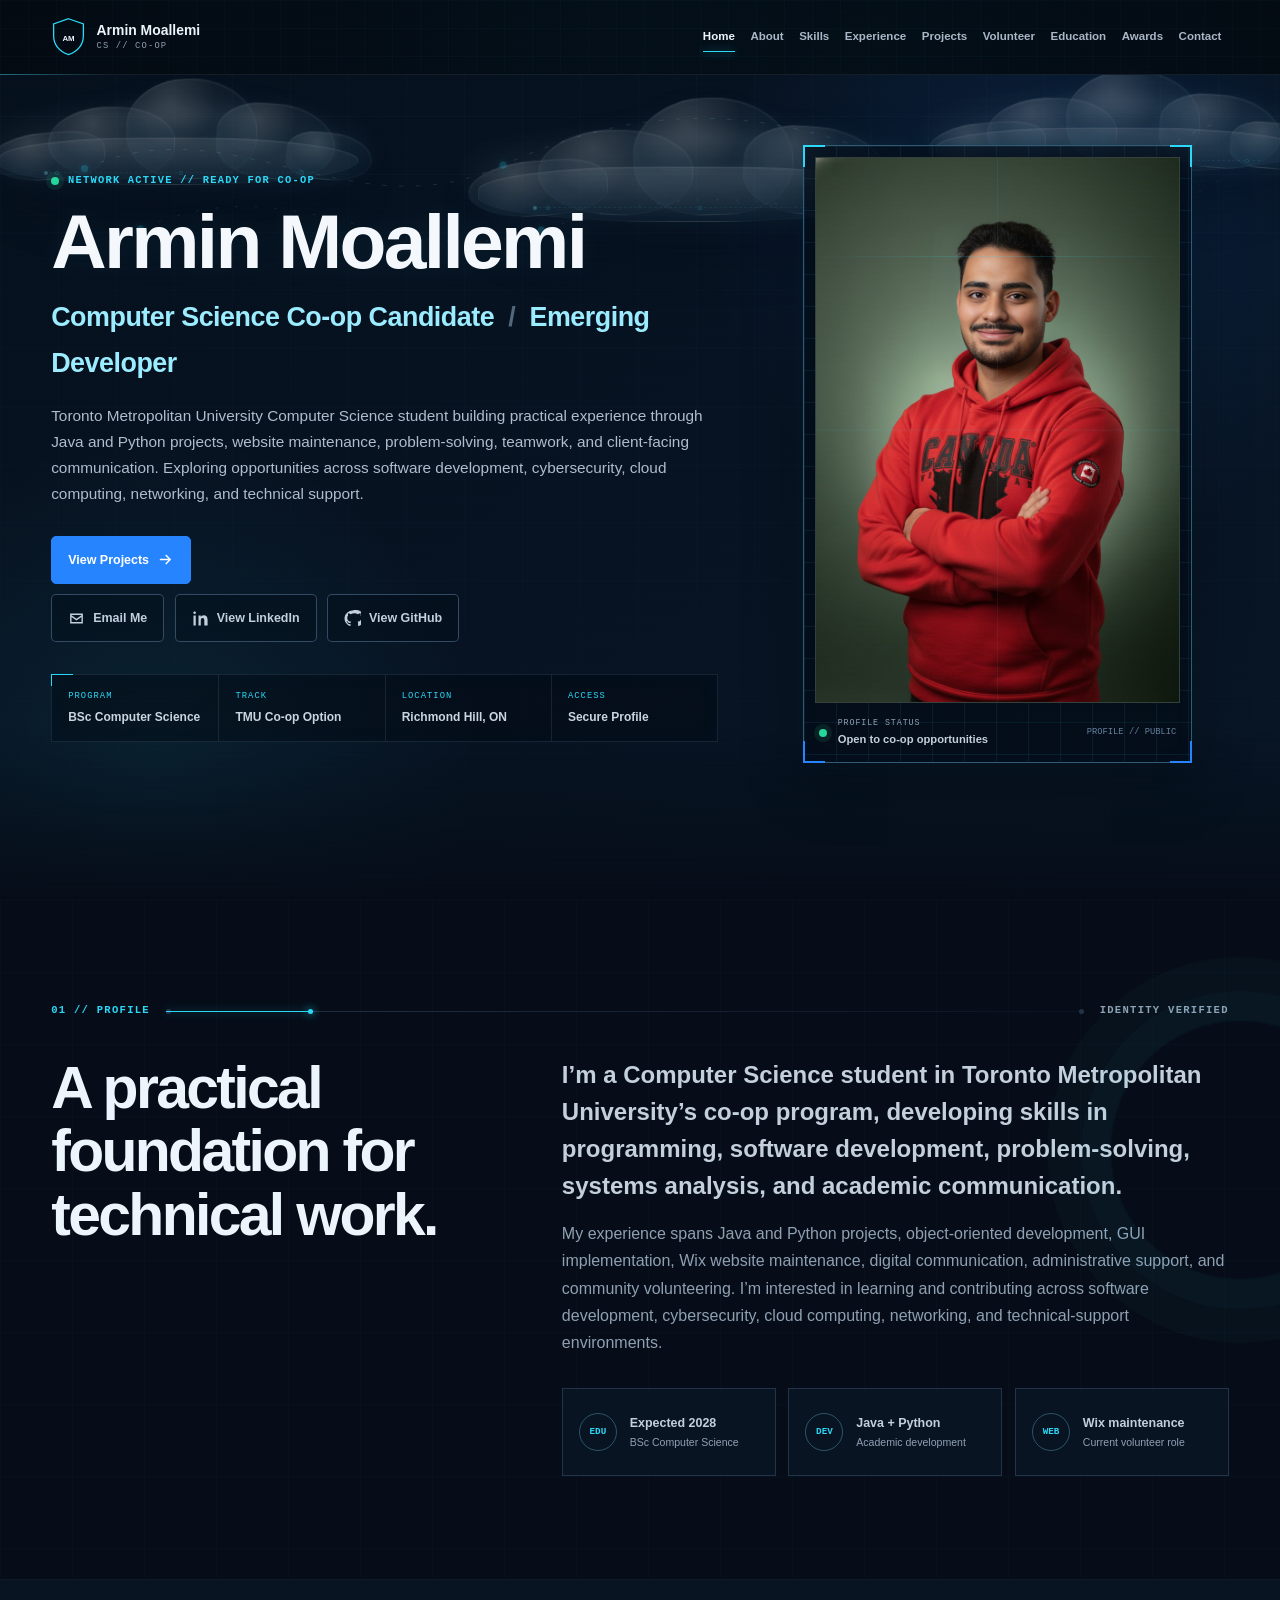
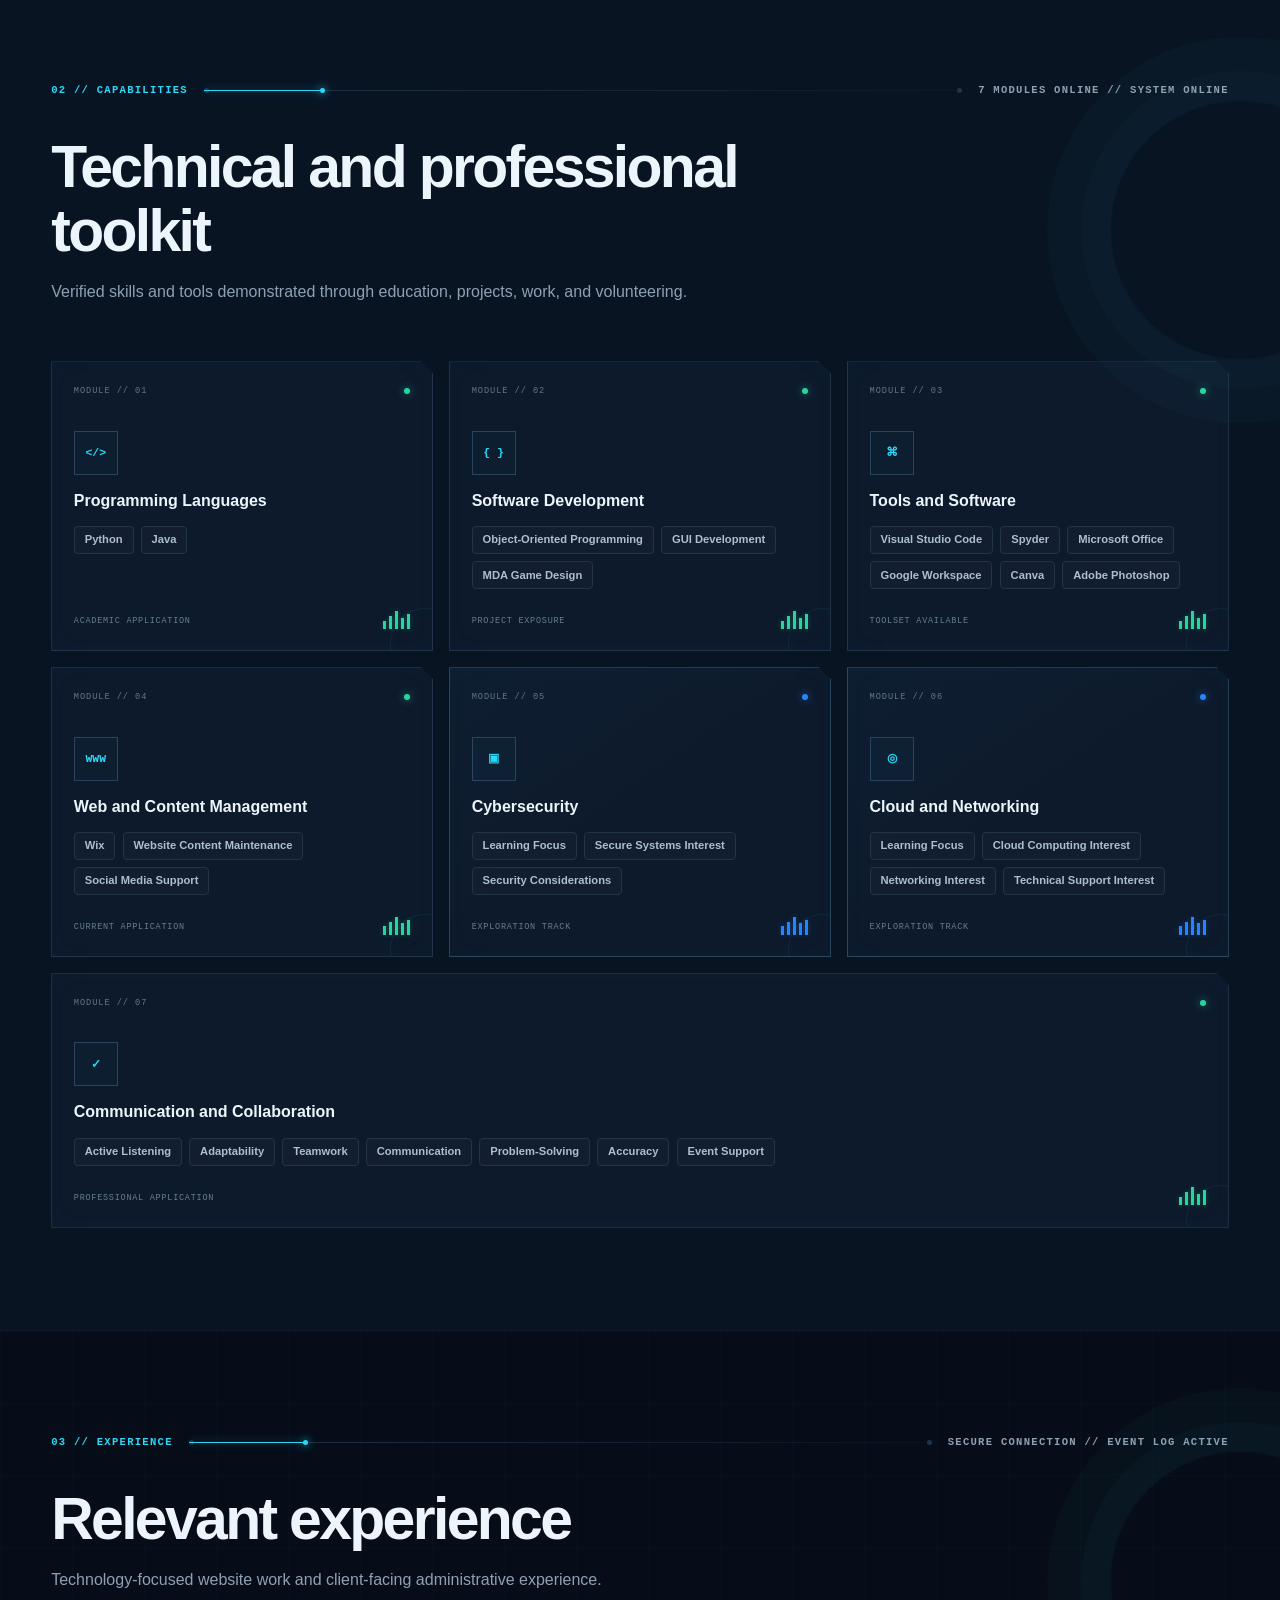
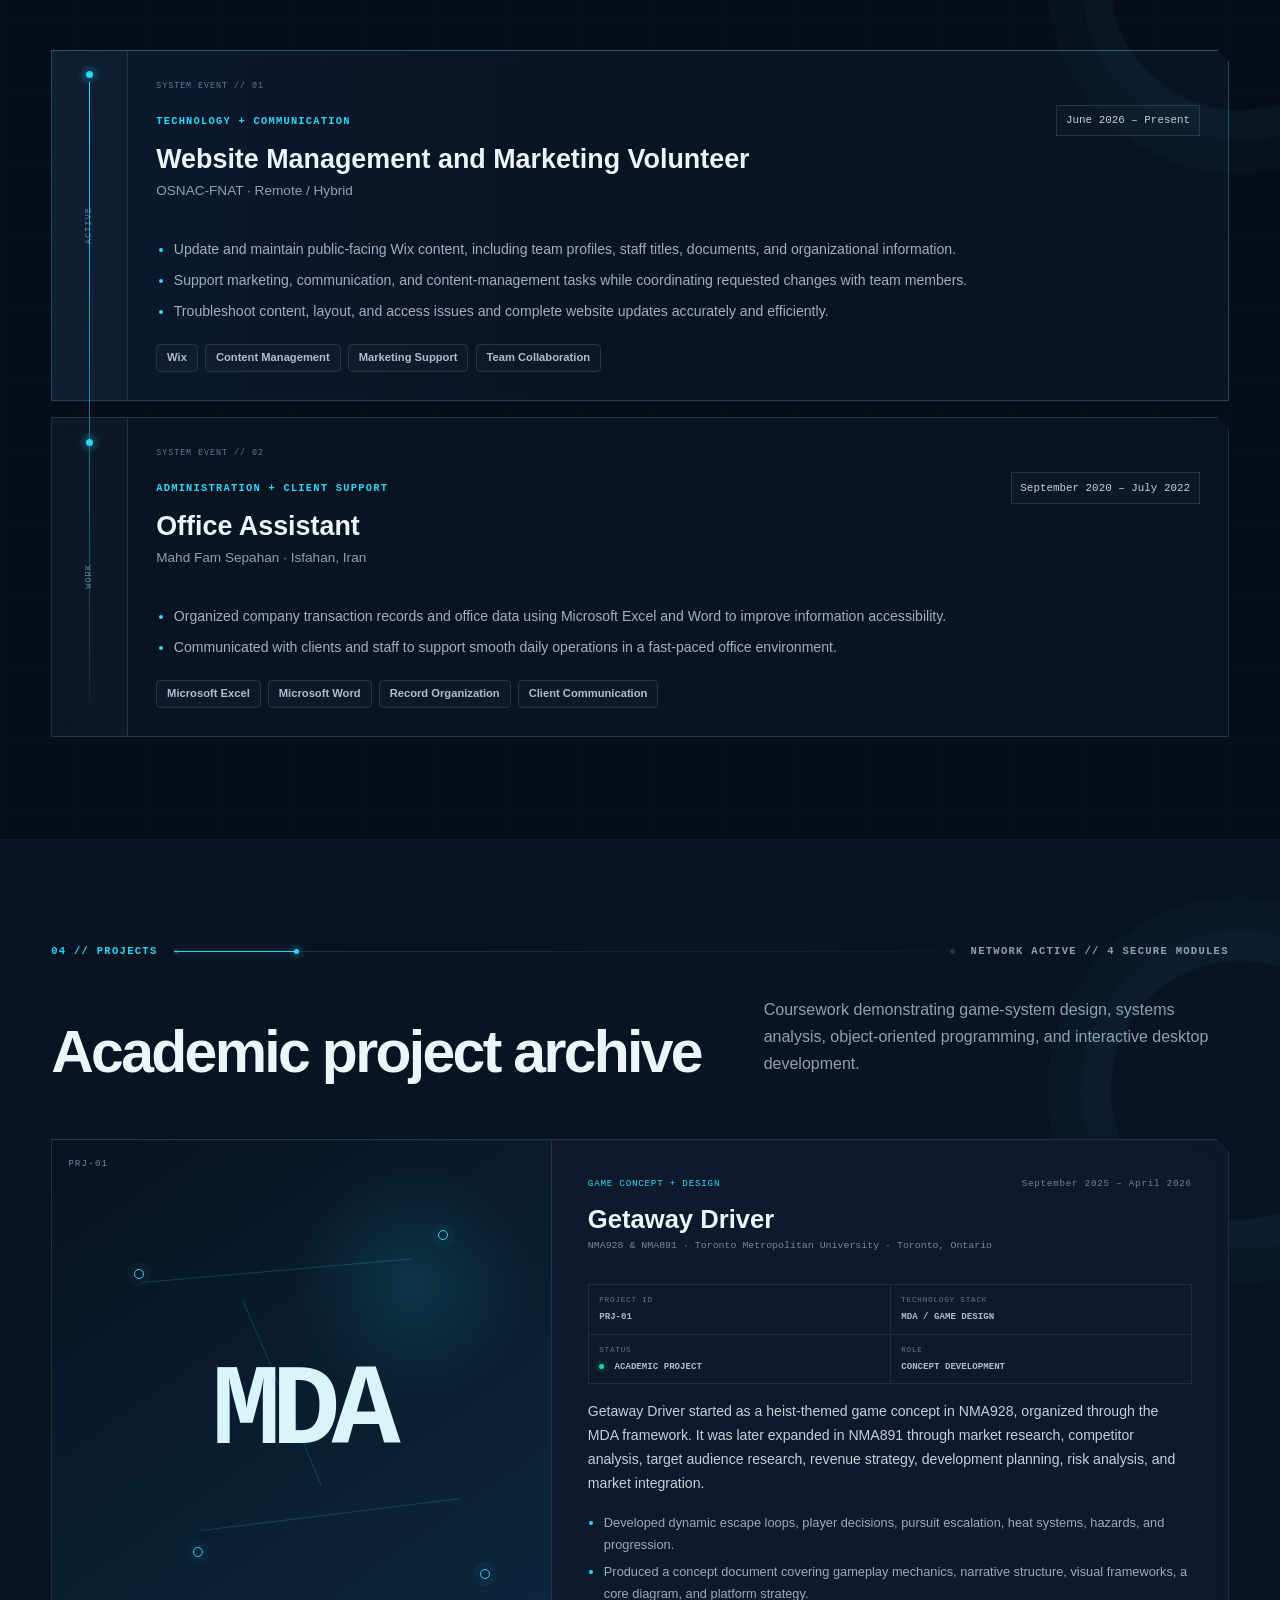
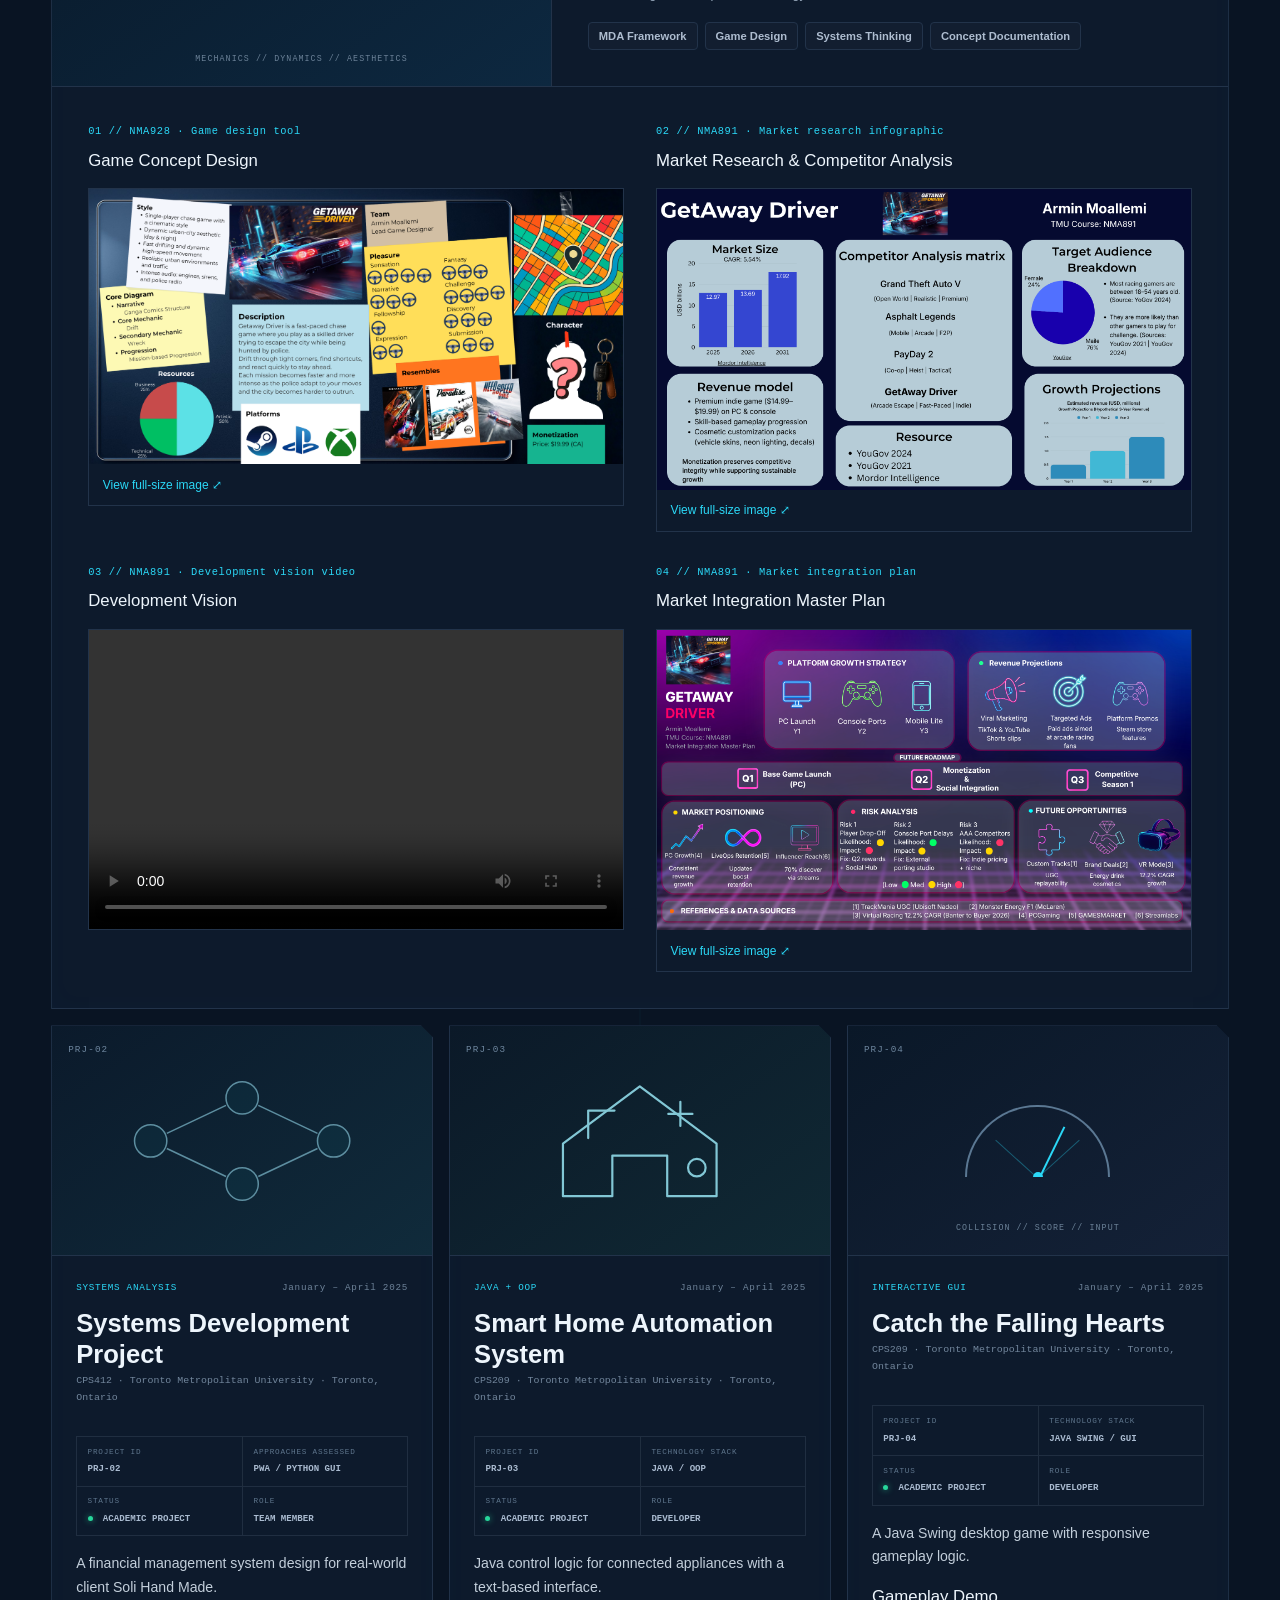
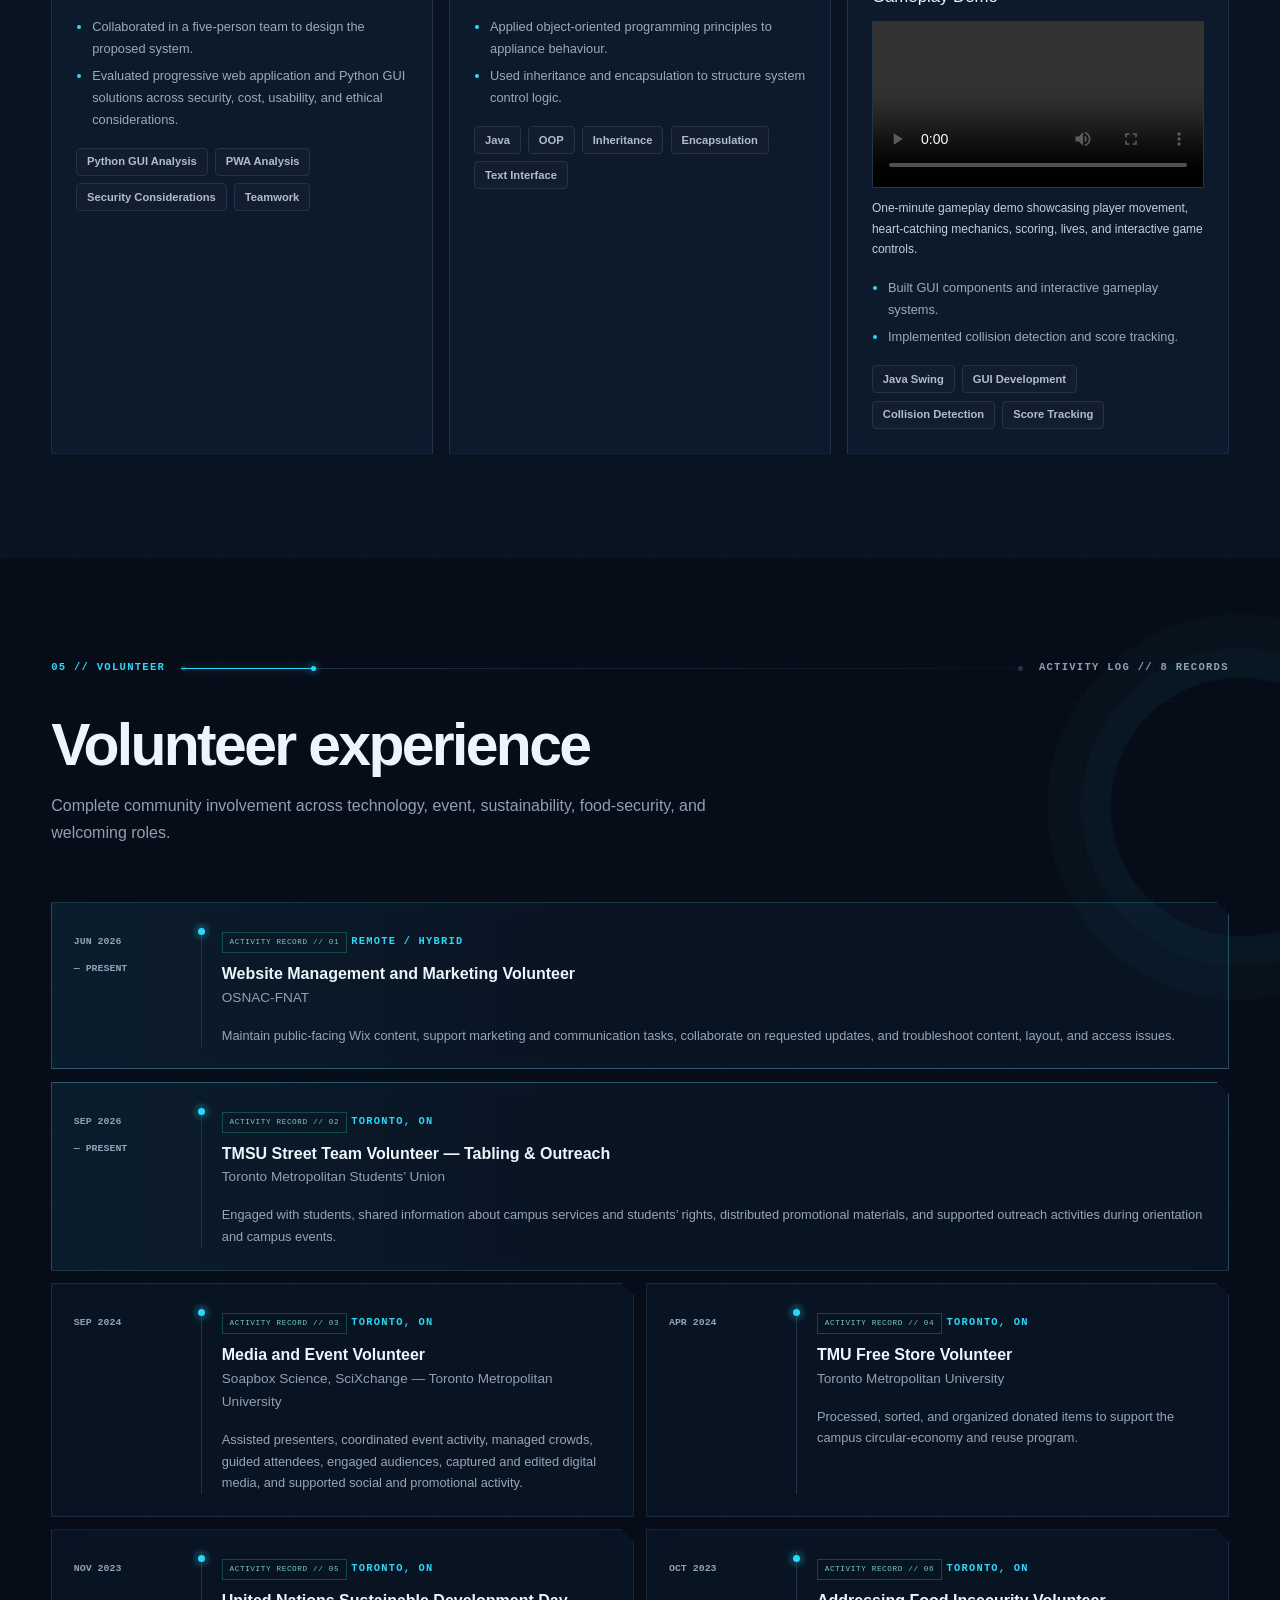
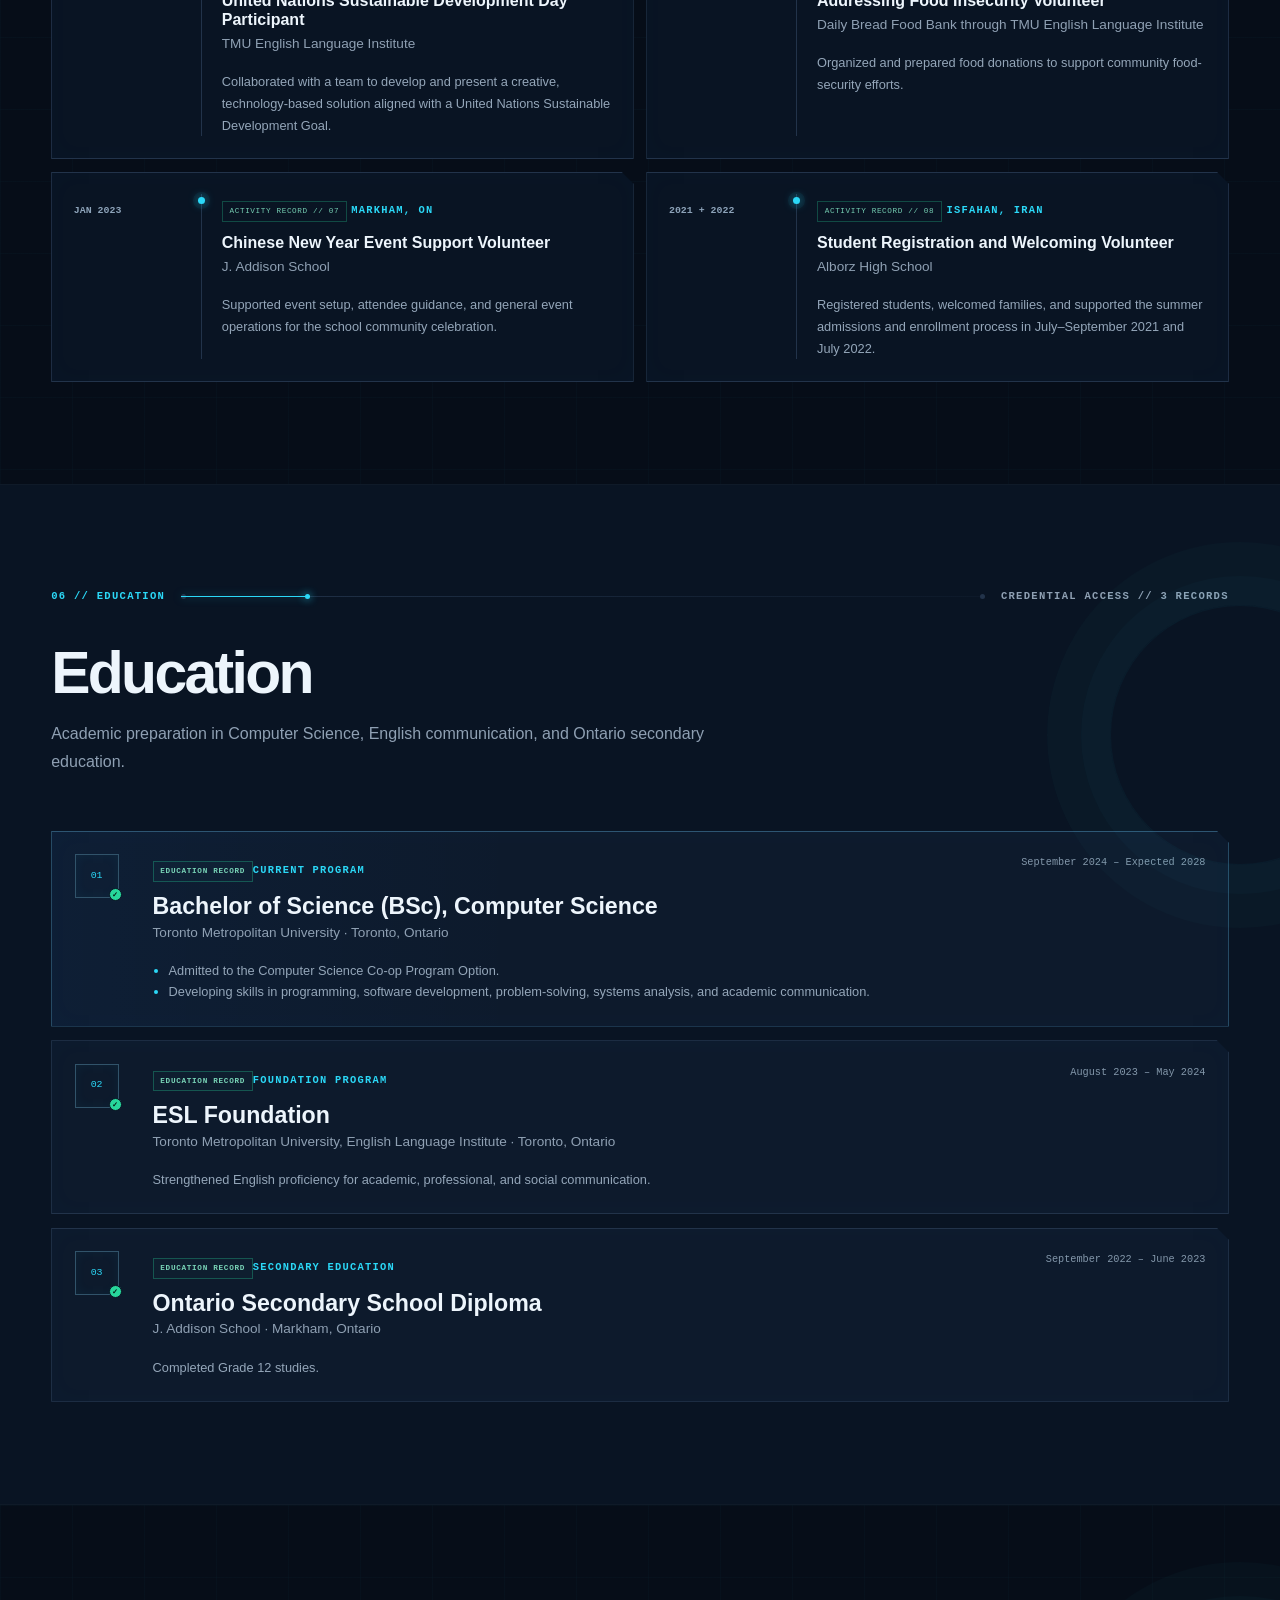
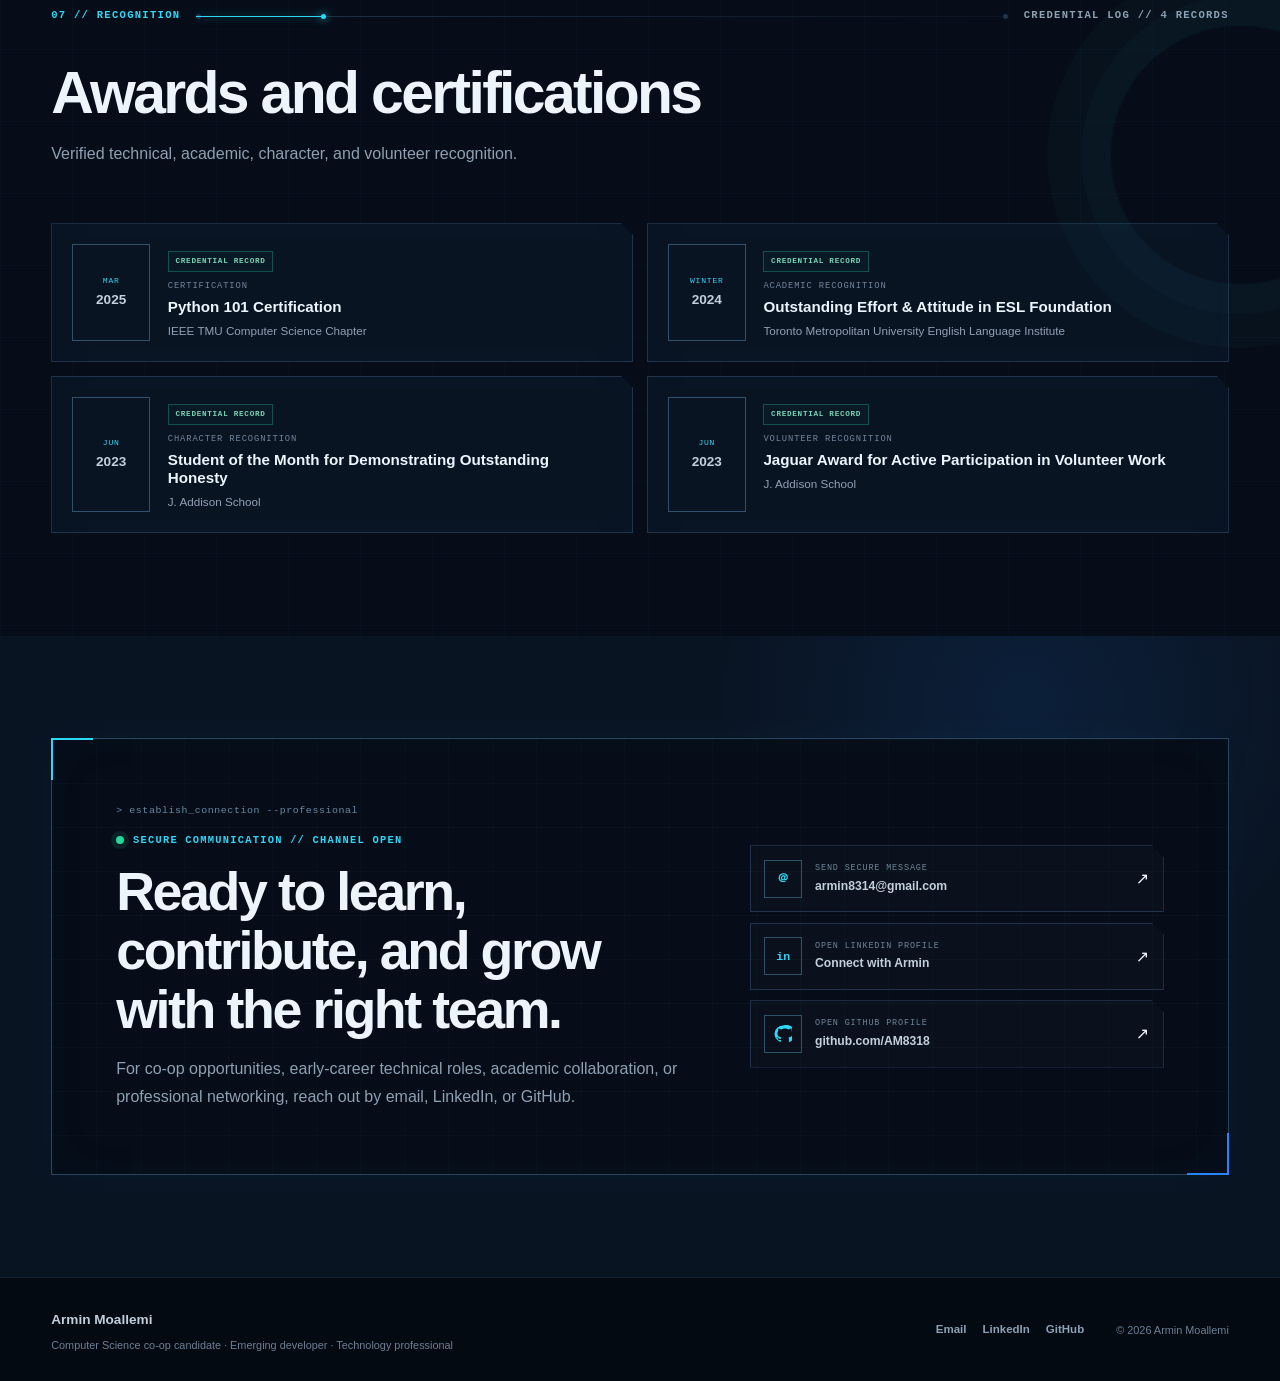
==== commit 71daab91: "Add Catch the Falling Hearts gameplay demo" ====
--- a/index.html
+++ b/index.html
@@ -599,7 +599,7 @@
             </div>
             <div class="project-content">
               <div class="project-meta"><span>INTERACTIVE GUI</span><time datetime="2025-01">January – April 2025</time></div>
-              <h3>Basketball Hoop Simulation Game</h3>
+              <h3>Catch the Falling Hearts</h3>
               <p class="project-context">CPS209 · Toronto Metropolitan University · Toronto, Ontario</p>
               <div class="module-specs" aria-label="Project module information">
                 <div><small>PROJECT ID</small><strong>PRJ-04</strong></div>
@@ -608,6 +608,14 @@
                 <div><small>ROLE</small><strong>DEVELOPER</strong></div>
               </div>
               <p class="project-summary">A Java Swing desktop game with responsive gameplay logic.</p>
+              <figure class="project-gameplay" id="catch-the-falling-hearts-demo" aria-labelledby="catch-the-falling-hearts-demo-title">
+                <h4 id="catch-the-falling-hearts-demo-title">Gameplay Demo</h4>
+                <video controls controlsList="nodownload" playsinline preload="metadata" aria-labelledby="catch-the-falling-hearts-demo-title" aria-describedby="catch-the-falling-hearts-demo-caption">
+                  <source src="assets/Falling%20Hearts/catch-the-falling-hearts-gameplay.mp4" type="video/mp4">
+                  Your browser does not support embedded video. <a href="assets/Falling%20Hearts/catch-the-falling-hearts-gameplay.mp4">Watch the gameplay demo</a>.
+                </video>
+                <figcaption id="catch-the-falling-hearts-demo-caption">One-minute gameplay demo showcasing player movement, heart-catching mechanics, scoring, lives, and interactive game controls.</figcaption>
+              </figure>
               <ul>
                 <li>Built GUI components and interactive gameplay systems.</li>
                 <li>Implemented collision detection and score tracking.</li>
--- a/css/style.css
+++ b/css/style.css
@@ -1439,6 +1439,33 @@
   color: var(--cyan);
 }
 
+.project-gameplay {
+  margin: 0 0 1.1rem;
+  scroll-margin-top: 100px;
+}
+
+.project-gameplay h4 {
+  margin: 0 0 0.75rem;
+  color: var(--text);
+  font-size: 1.05rem;
+  line-height: 1.4;
+}
+
+.project-gameplay video {
+  display: block;
+  width: 100%;
+  max-width: 100%;
+  height: auto;
+  border: 1px solid var(--line);
+  background: #000;
+}
+
+.project-gameplay figcaption {
+  margin-top: 0.65rem;
+  color: var(--text-soft);
+  font-size: 0.75rem;
+}
+
 /* Getaway Driver development archive */
 .getaway-development {
   display: grid;
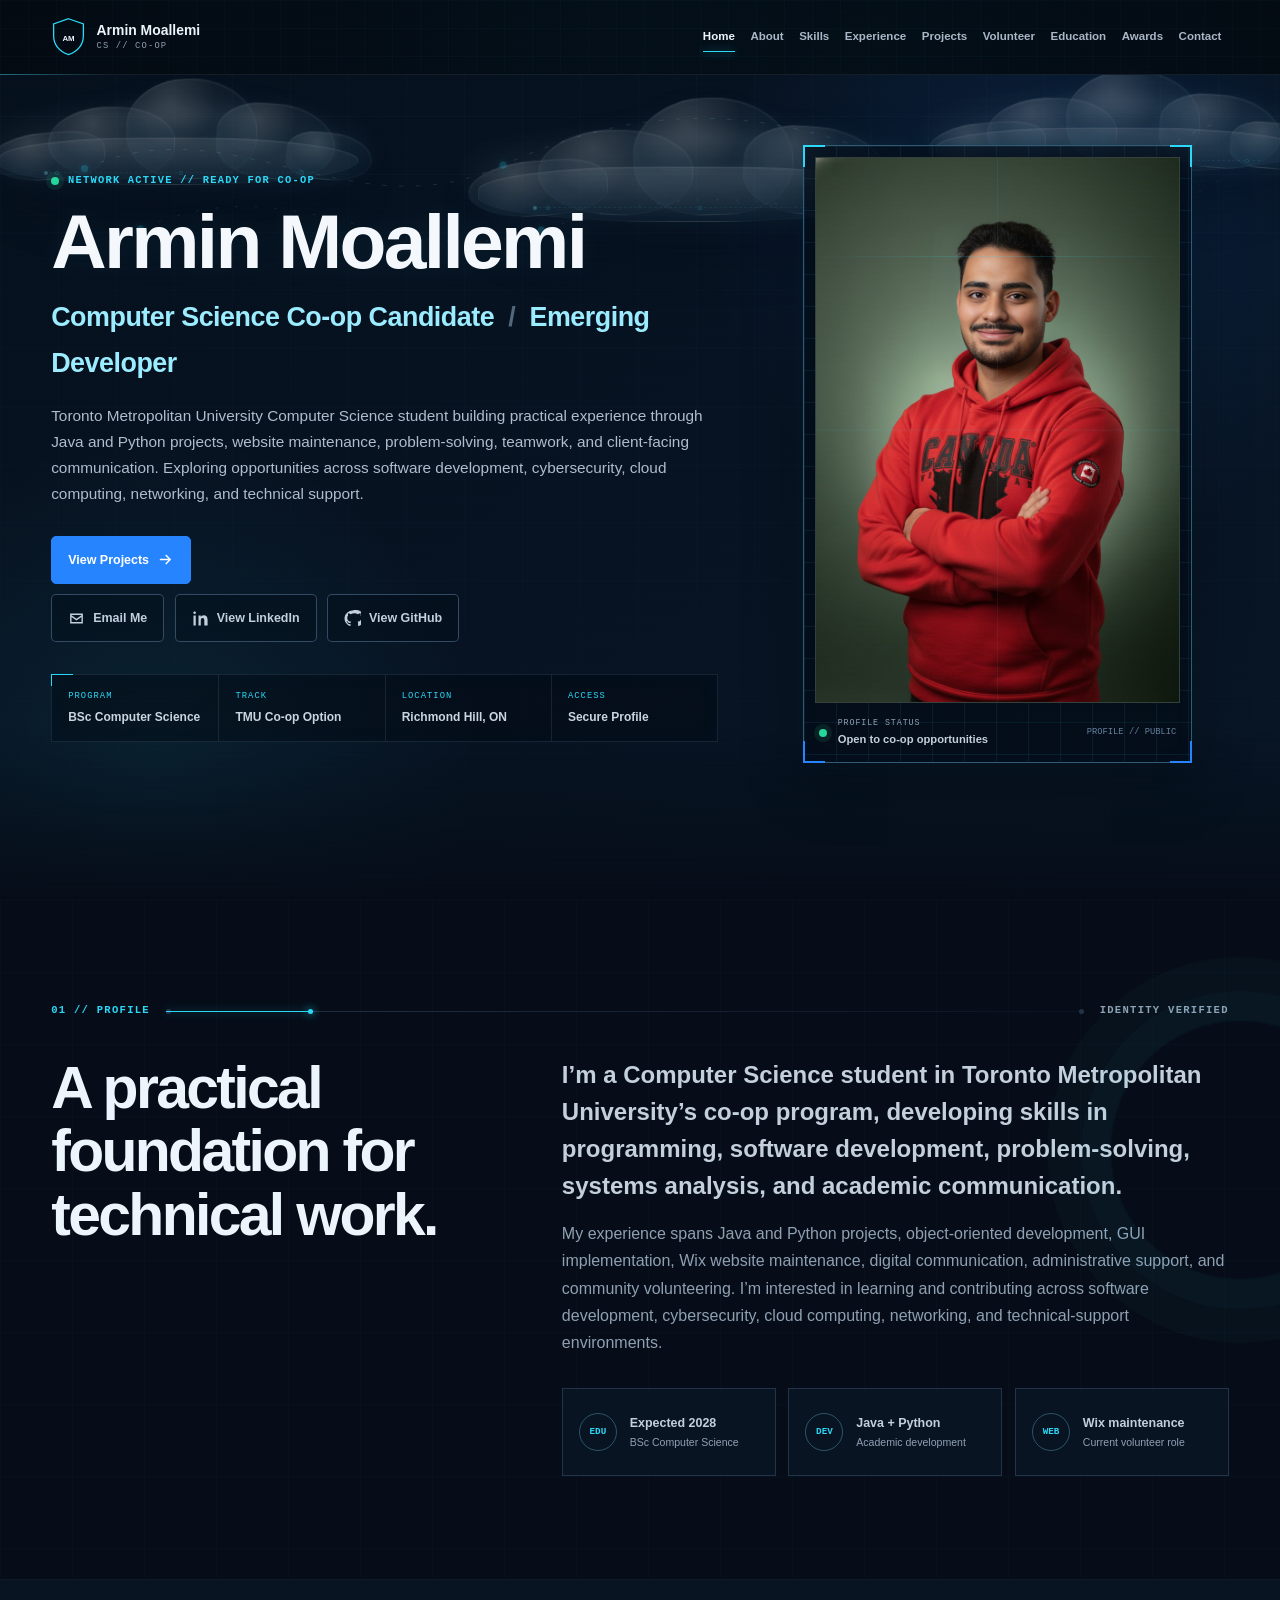
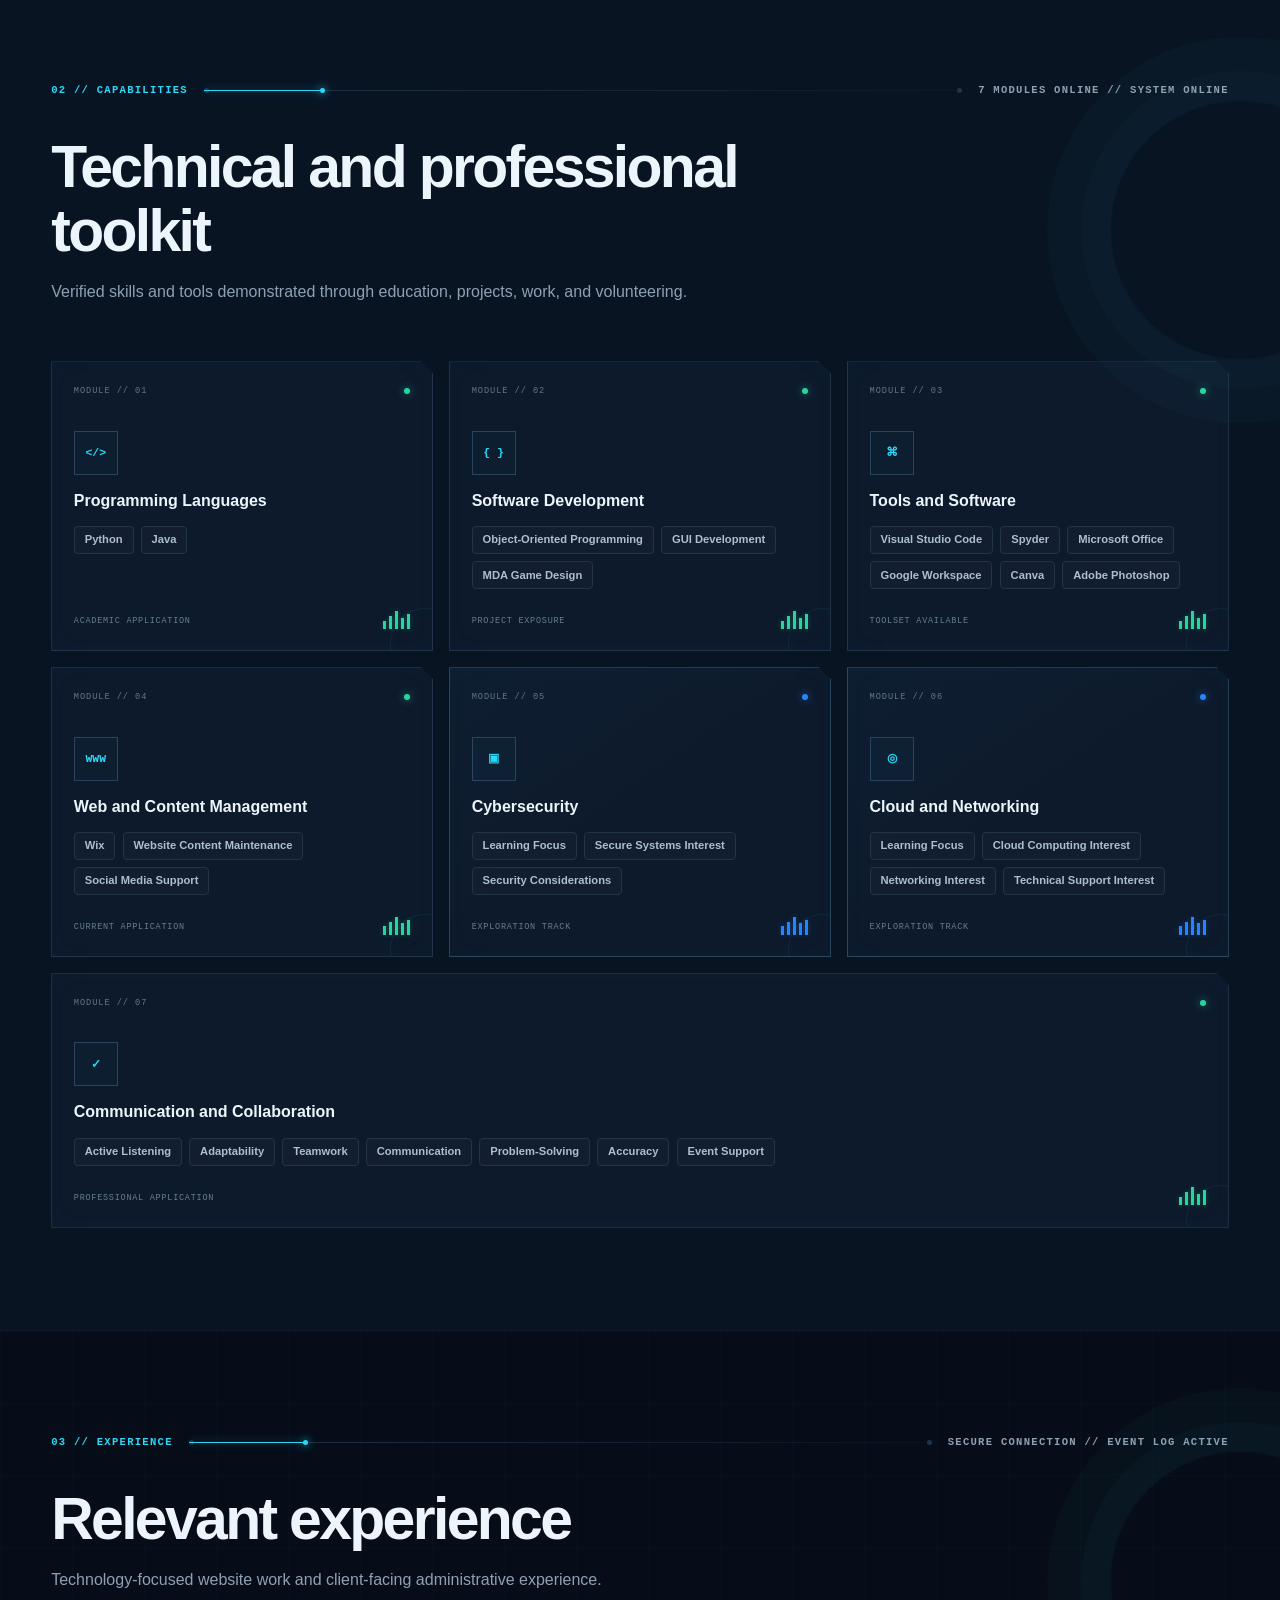
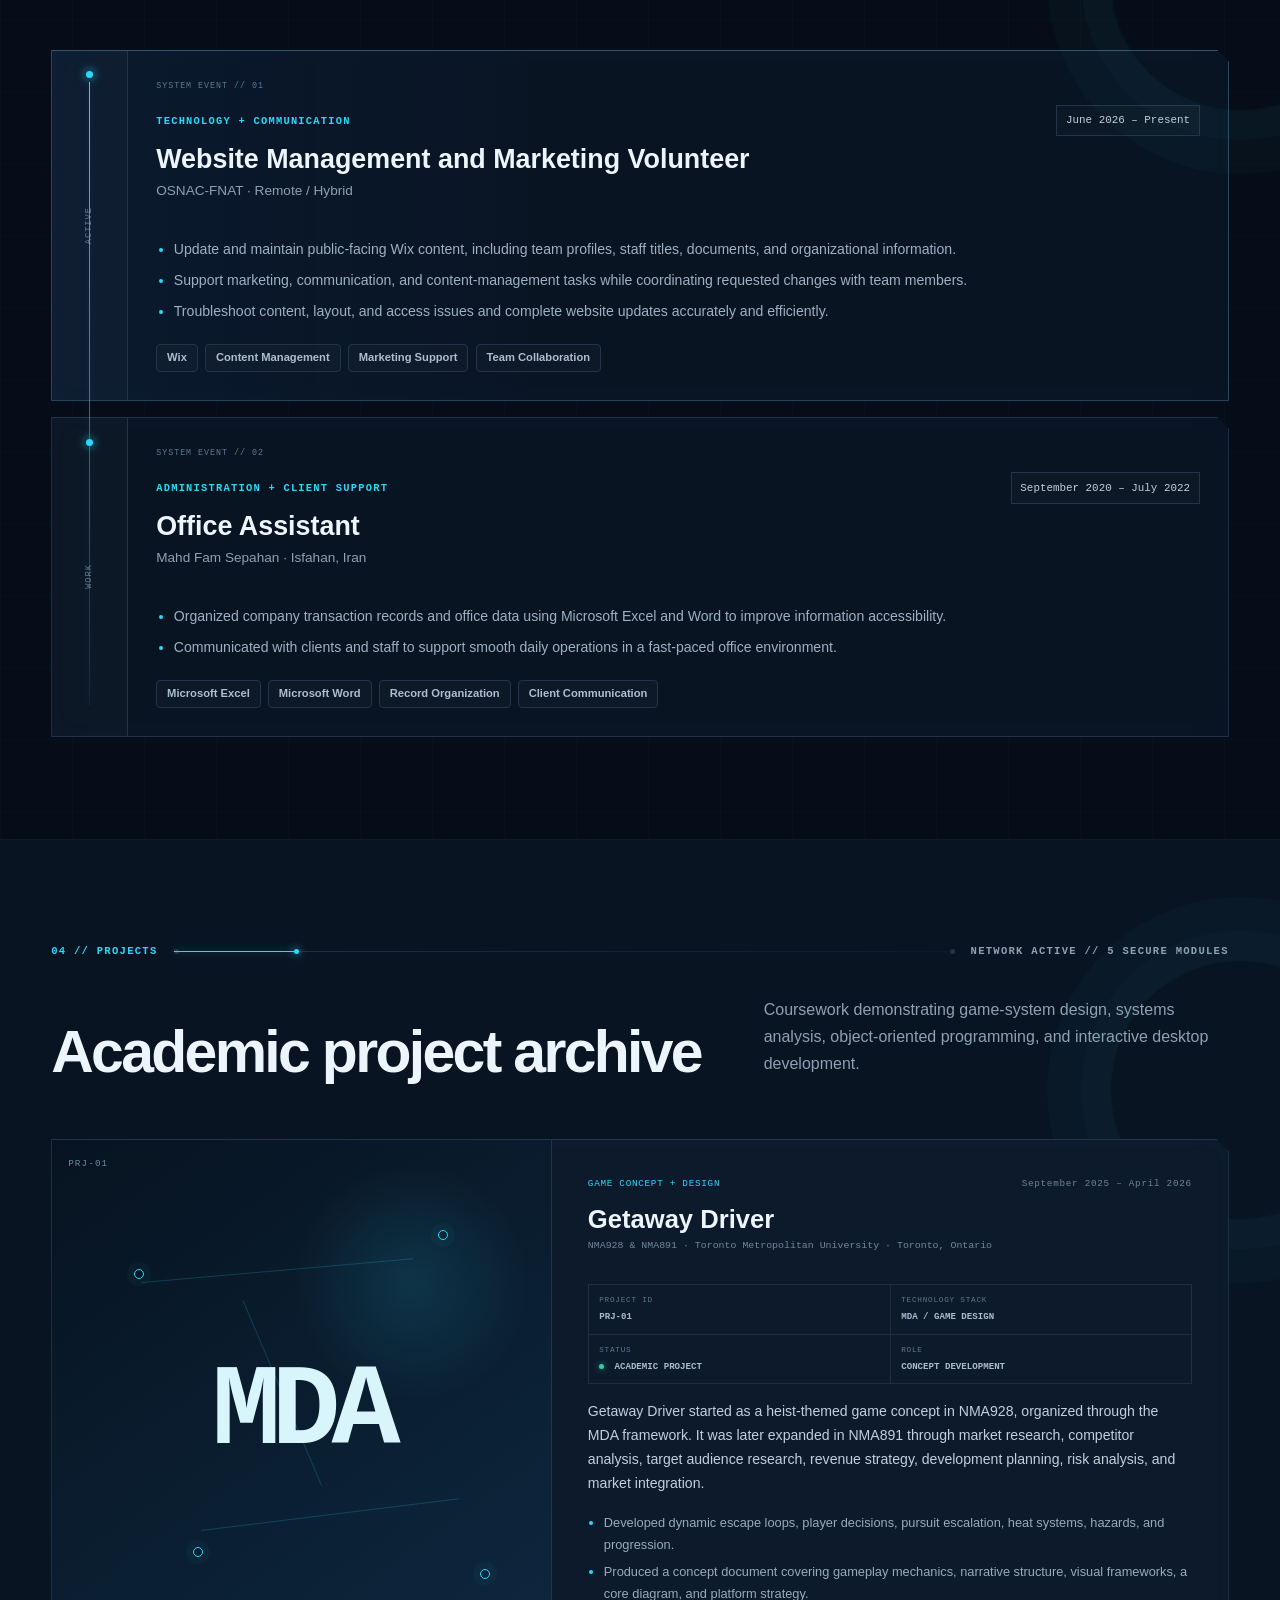
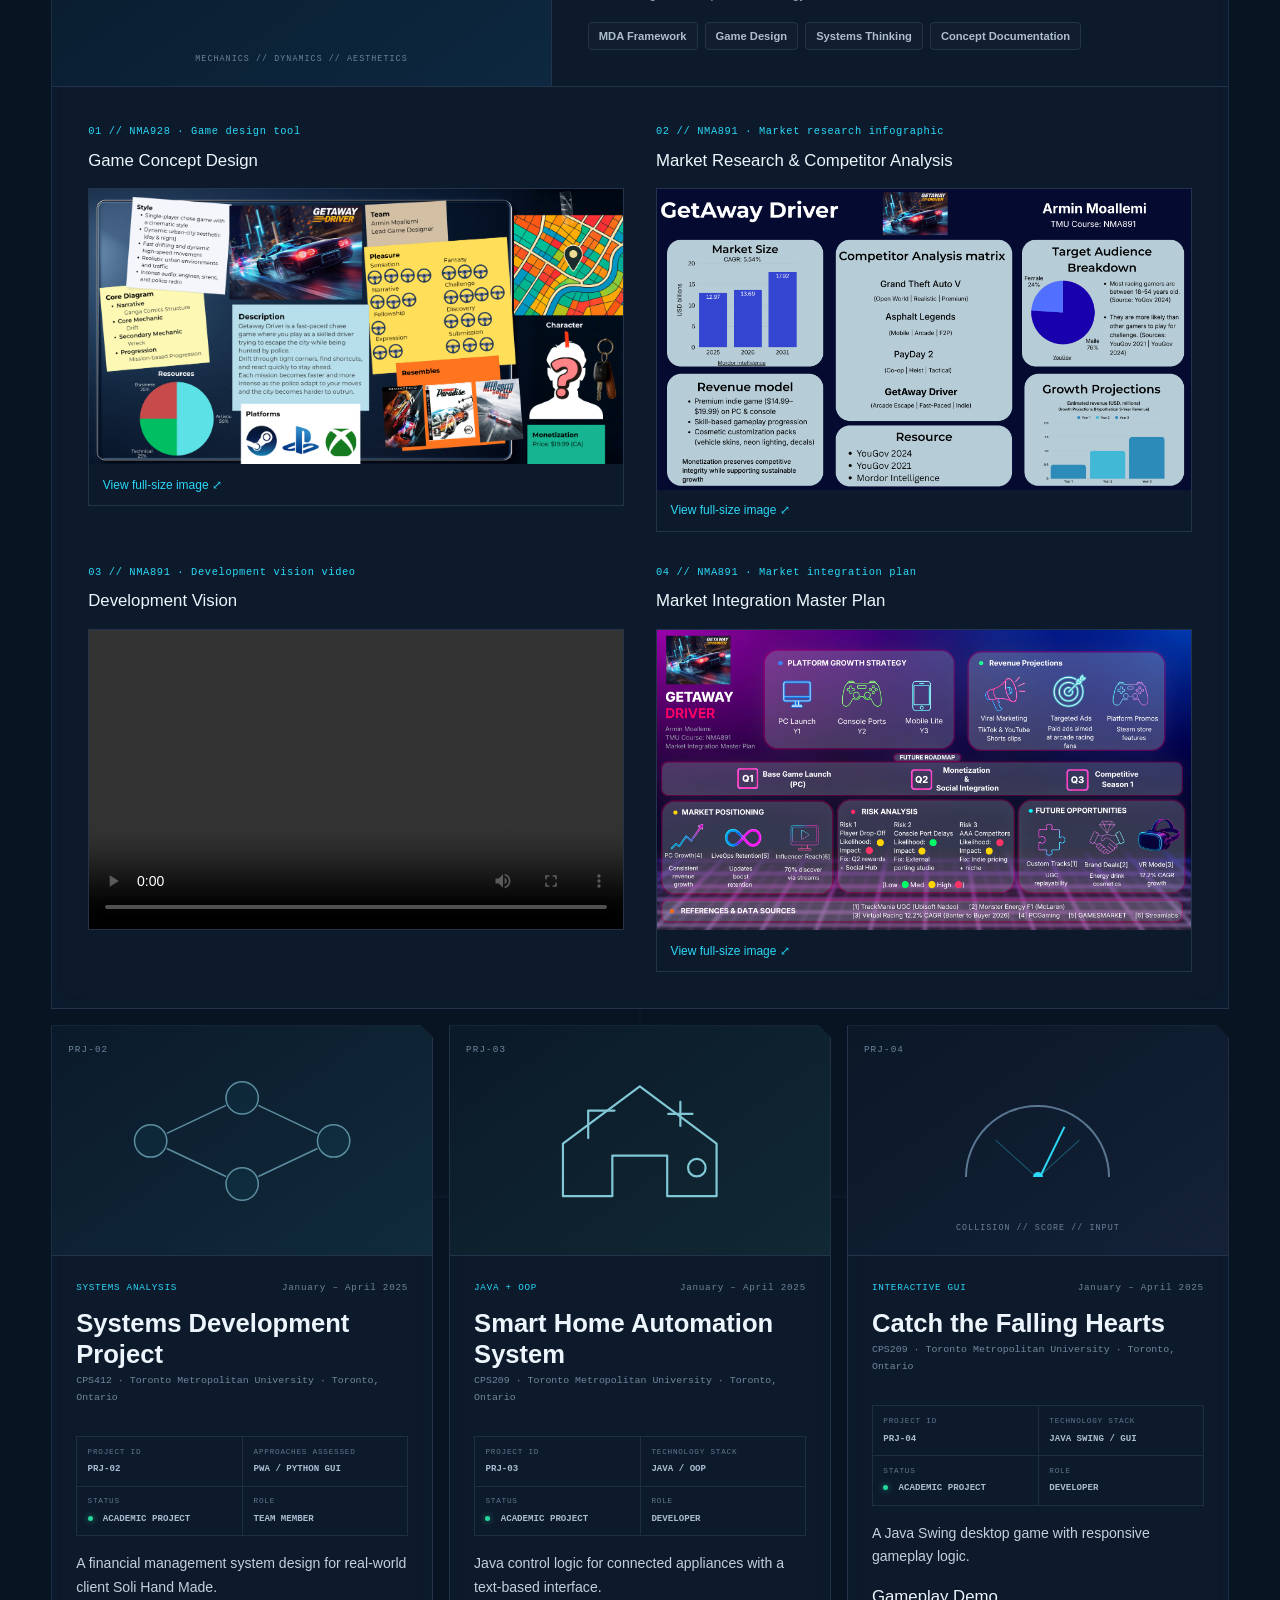
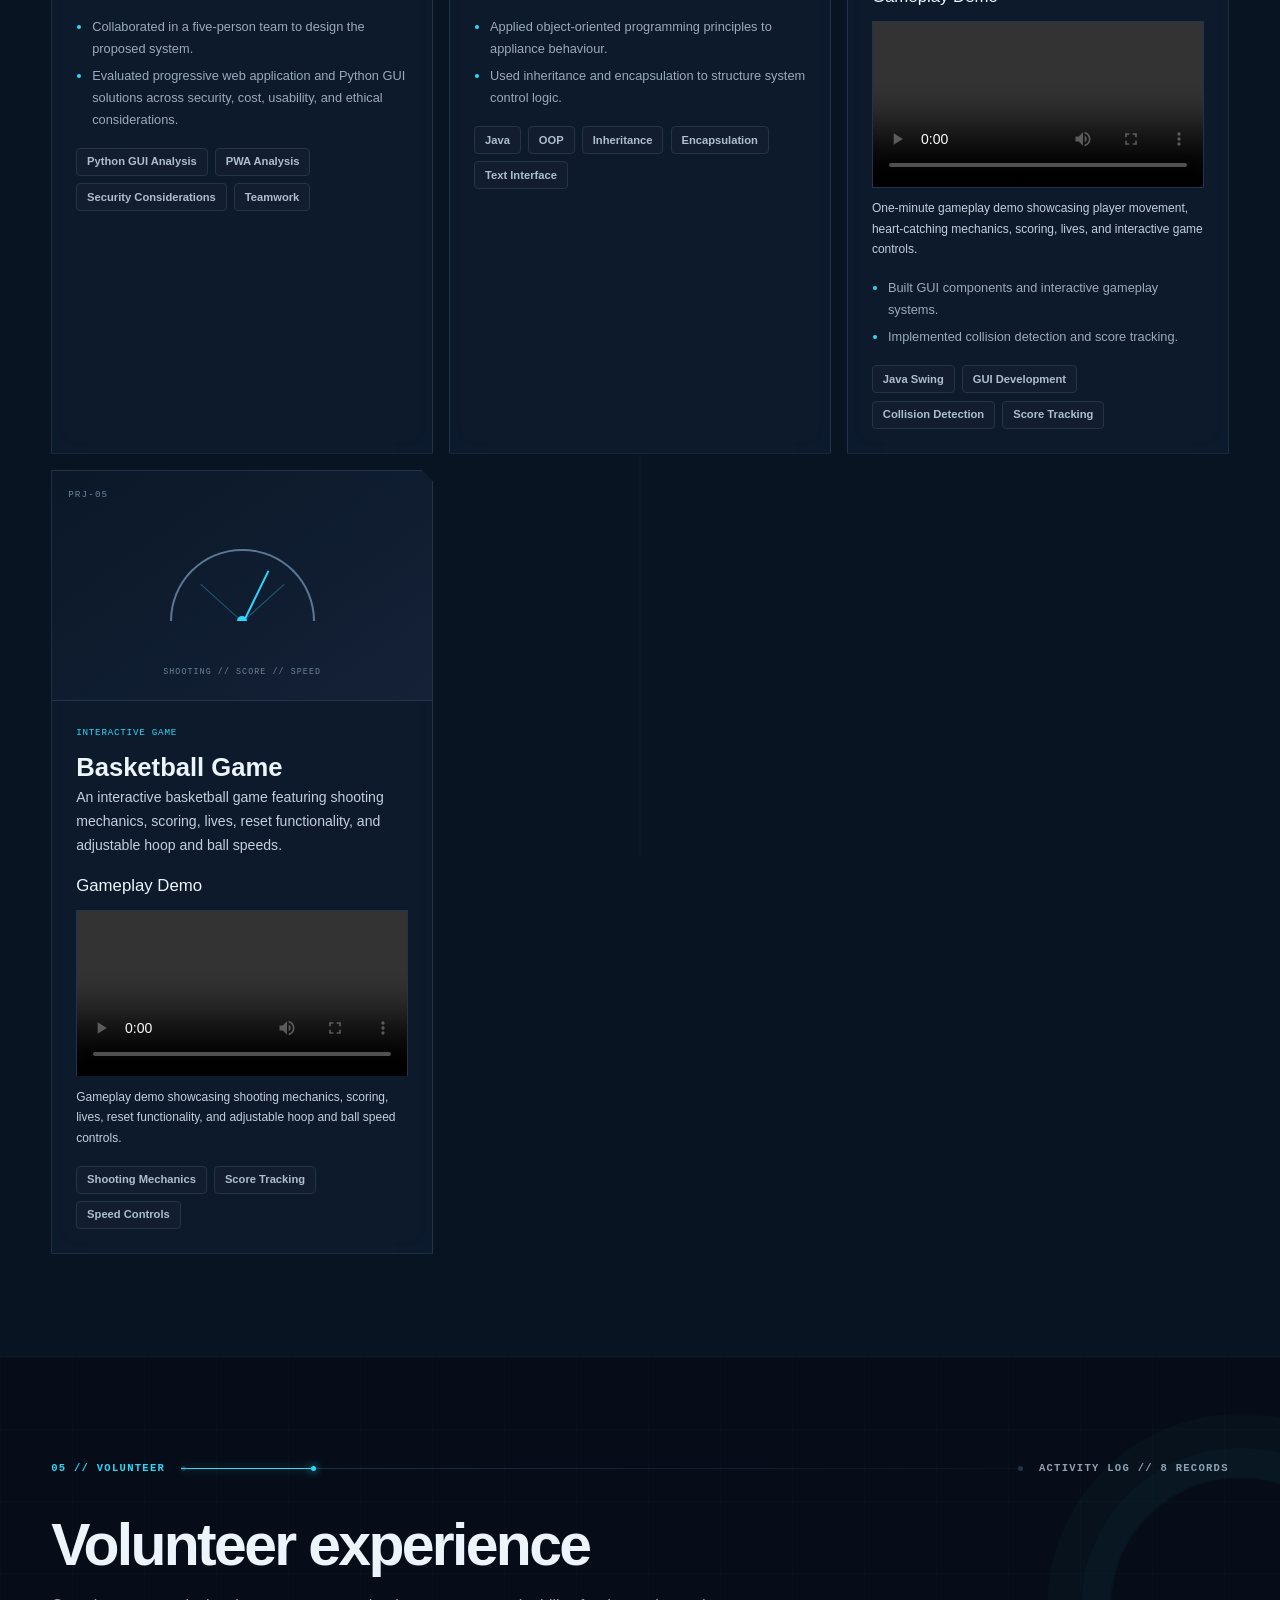
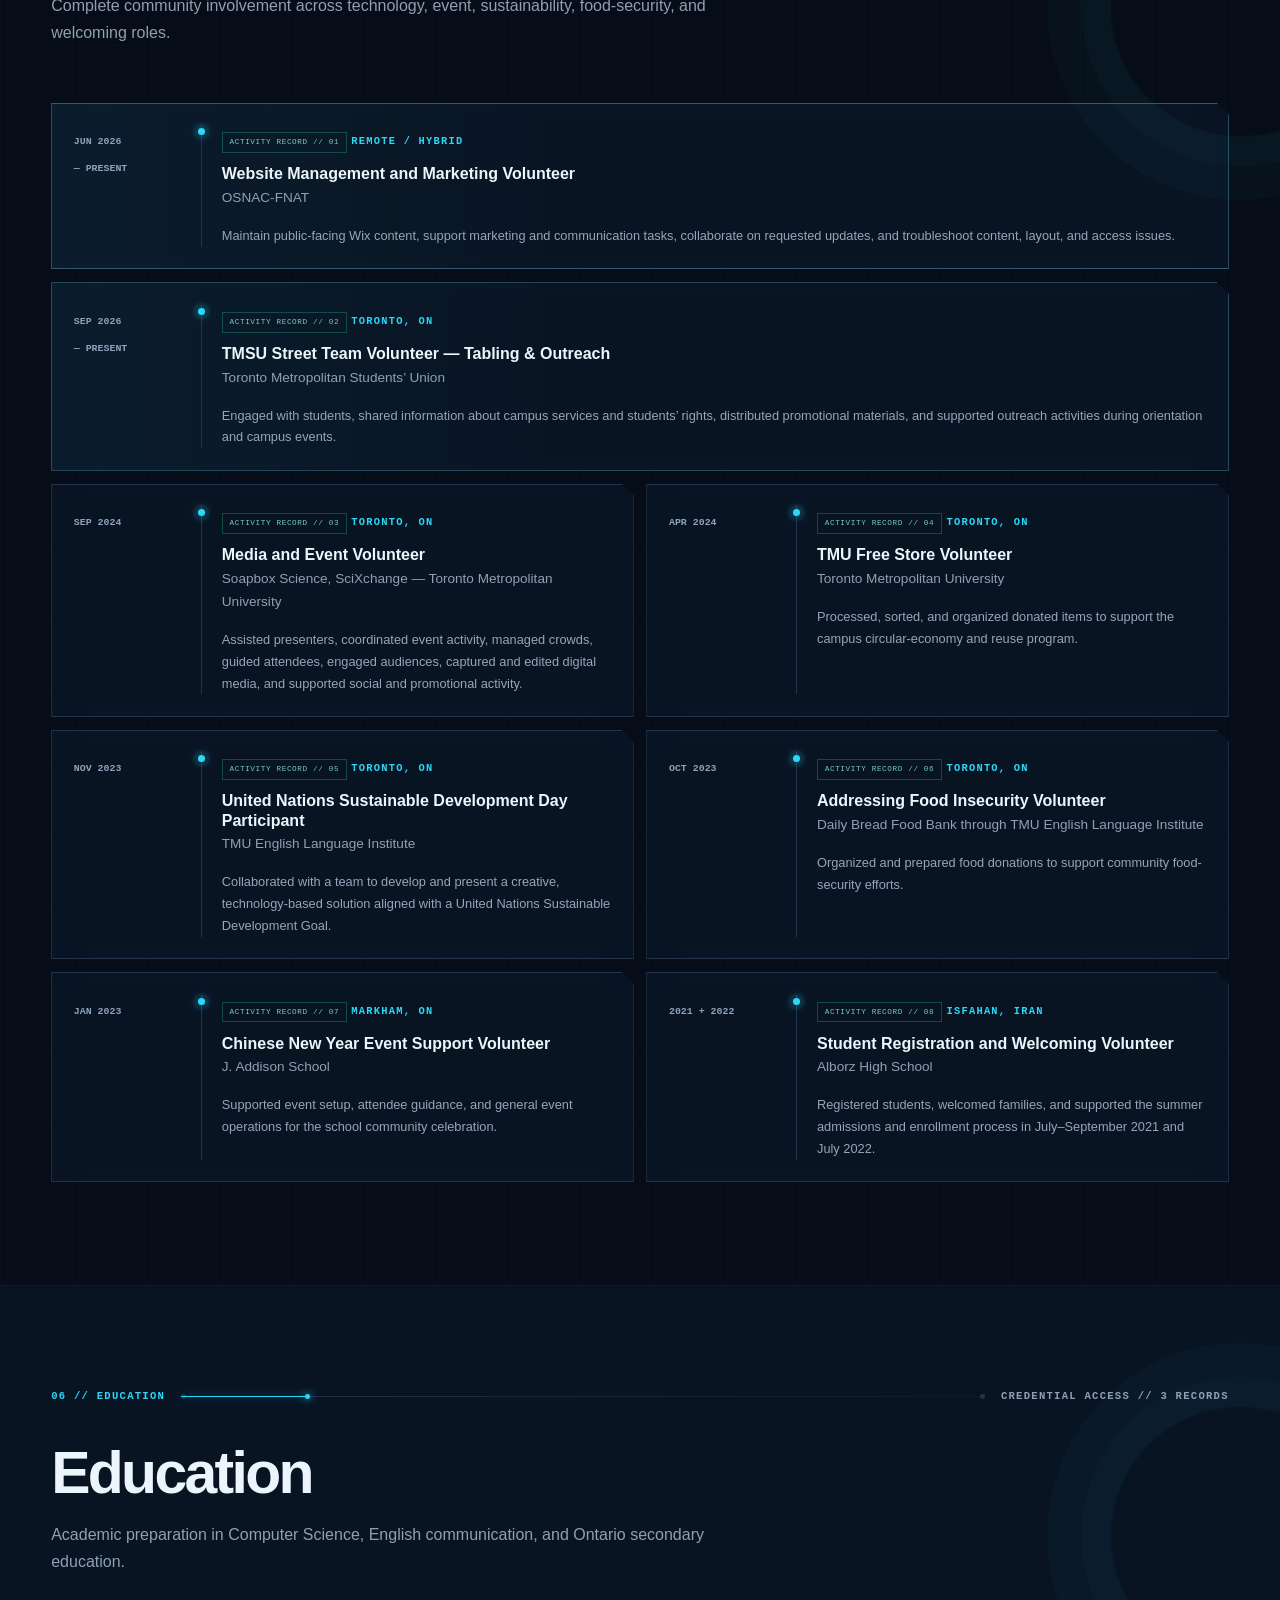
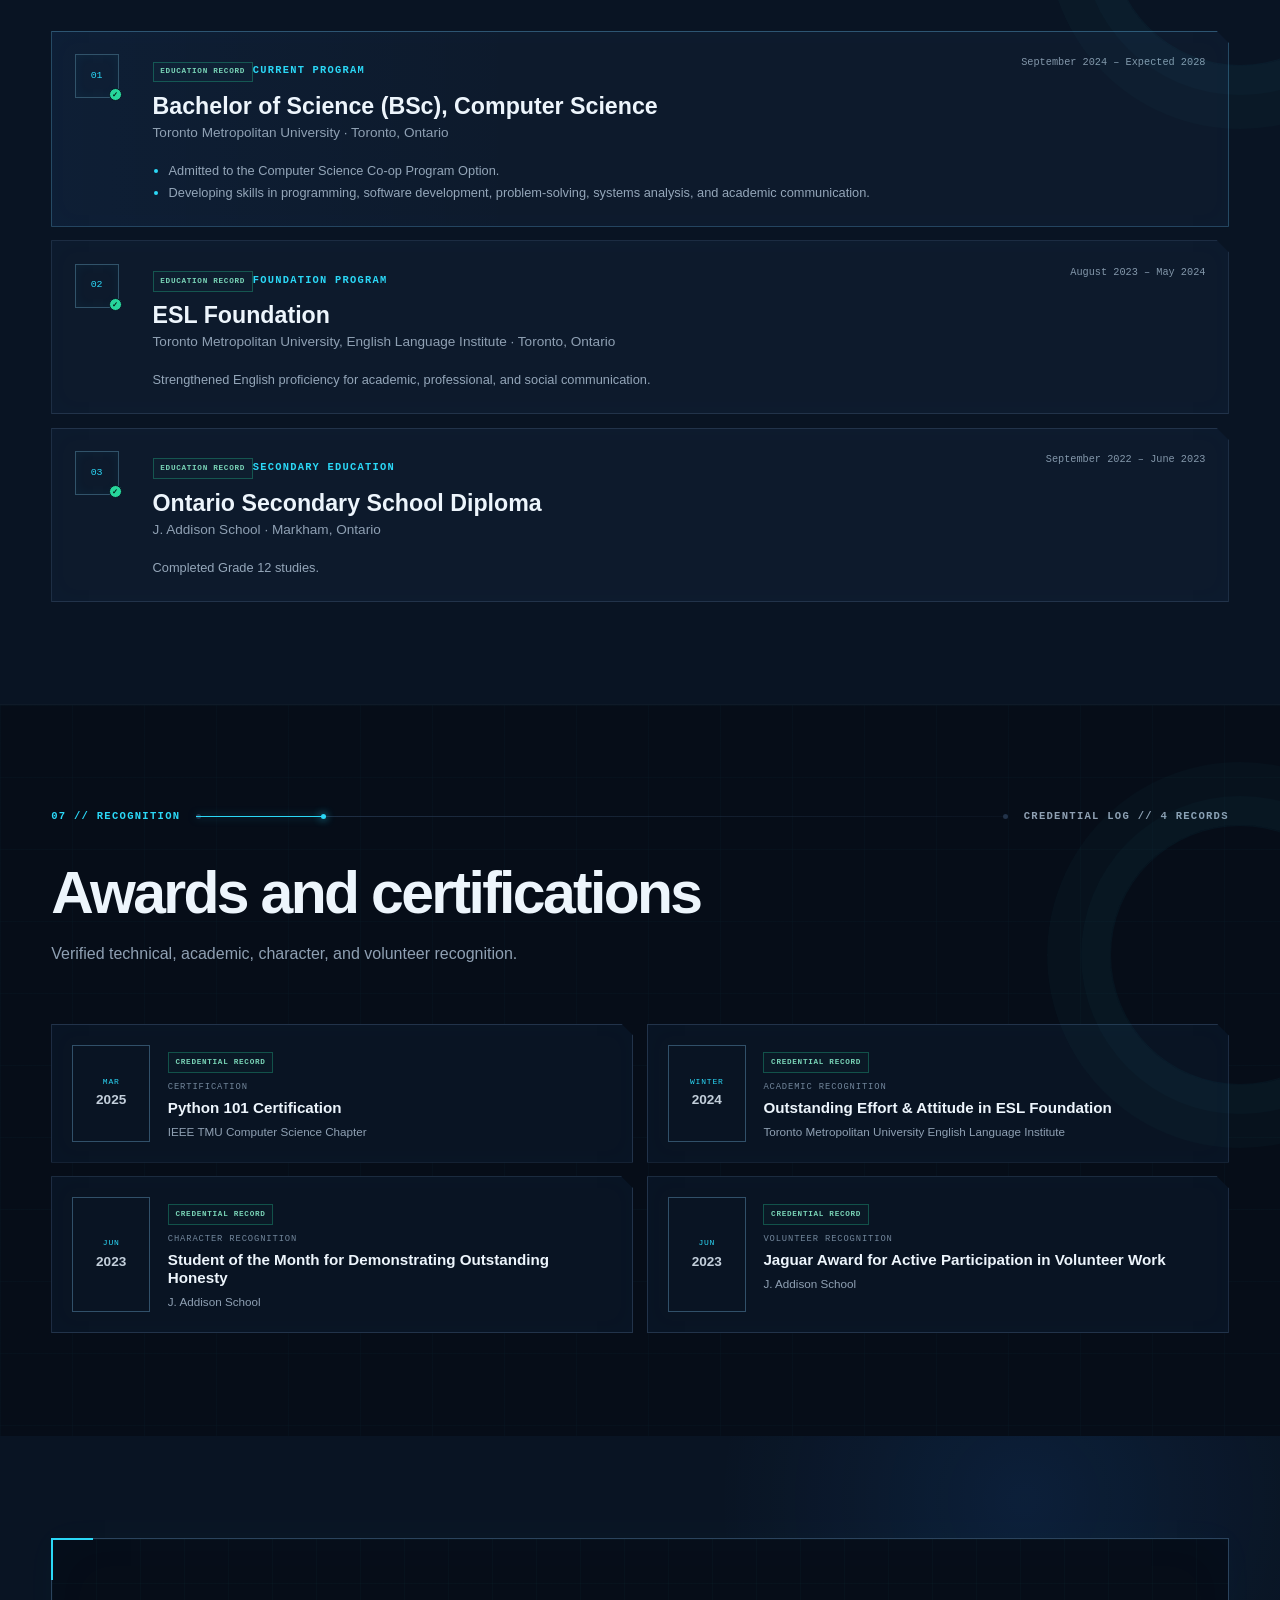
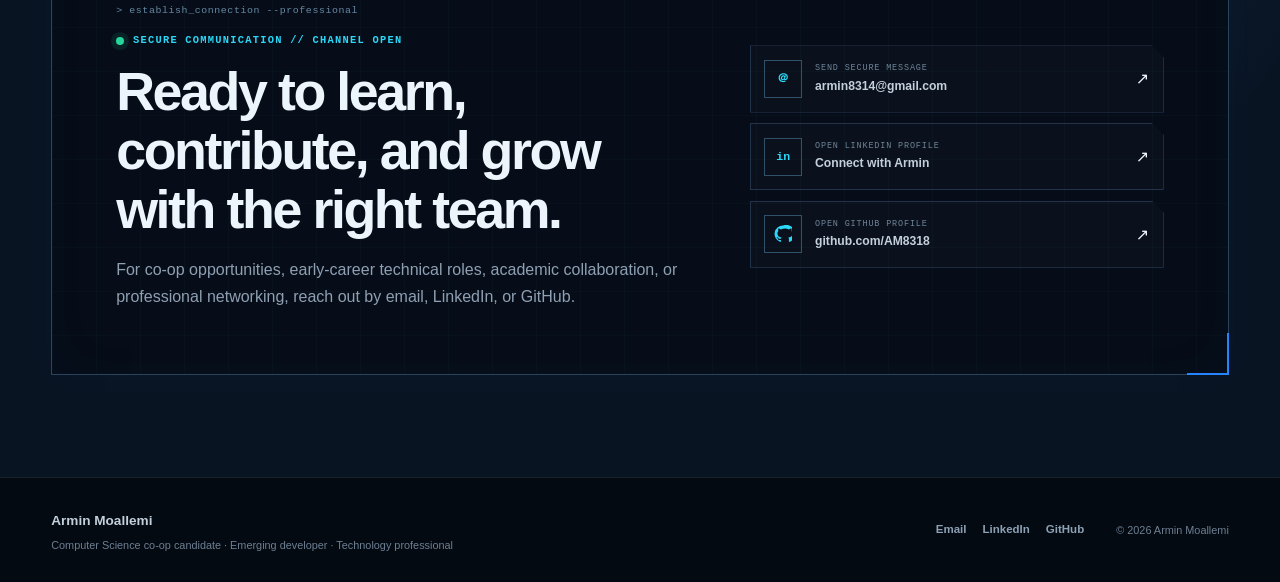
==== commit 73ac2817: "Add Basketball Game gameplay demo" ====
--- a/index.html
+++ b/index.html
@@ -469,7 +469,7 @@
         <div class="hud-heading reveal">
           <p class="section-index">04 // PROJECTS</p>
           <div class="hud-line" aria-hidden="true"><span></span></div>
-          <p class="section-status">NETWORK ACTIVE // 4 SECURE MODULES</p>
+          <p class="section-status">NETWORK ACTIVE // 5 SECURE MODULES</p>
         </div>
 
         <div class="section-intro section-intro-split reveal">
@@ -623,6 +623,28 @@
               <div class="tech-tags"><span>Java Swing</span><span>GUI Development</span><span>Collision Detection</span><span>Score Tracking</span></div>
             </div>
           </article>
+
+          <article class="project-card reveal">
+            <div class="project-visual visual-basketball" aria-hidden="true">
+              <span class="visual-index">PRJ-05</span>
+              <div class="gauge"><span></span><i></i><b></b></div>
+              <small>SHOOTING // SCORE // SPEED</small>
+            </div>
+            <div class="project-content">
+              <div class="project-meta"><span>INTERACTIVE GAME</span></div>
+              <h3>Basketball Game</h3>
+              <p class="project-summary">An interactive basketball game featuring shooting mechanics, scoring, lives, reset functionality, and adjustable hoop and ball speeds.</p>
+              <figure class="project-gameplay" id="basketball-gameplay-demo" aria-labelledby="basketball-gameplay-demo-title">
+                <h4 id="basketball-gameplay-demo-title">Gameplay Demo</h4>
+                <video controls controlsList="nodownload" playsinline preload="metadata" aria-labelledby="basketball-gameplay-demo-title" aria-describedby="basketball-gameplay-demo-caption">
+                  <source src="assets/Basketball%20Game/basketball-gameplay.mp4" type="video/mp4">
+                  Your browser does not support embedded video. <a href="assets/Basketball%20Game/basketball-gameplay.mp4">Watch the gameplay demo</a>.
+                </video>
+                <figcaption id="basketball-gameplay-demo-caption">Gameplay demo showcasing shooting mechanics, scoring, lives, reset functionality, and adjustable hoop and ball speed controls.</figcaption>
+              </figure>
+              <div class="tech-tags"><span>Shooting Mechanics</span><span>Score Tracking</span><span>Speed Controls</span></div>
+            </div>
+          </article>
         </div>
       </div>
     </section>
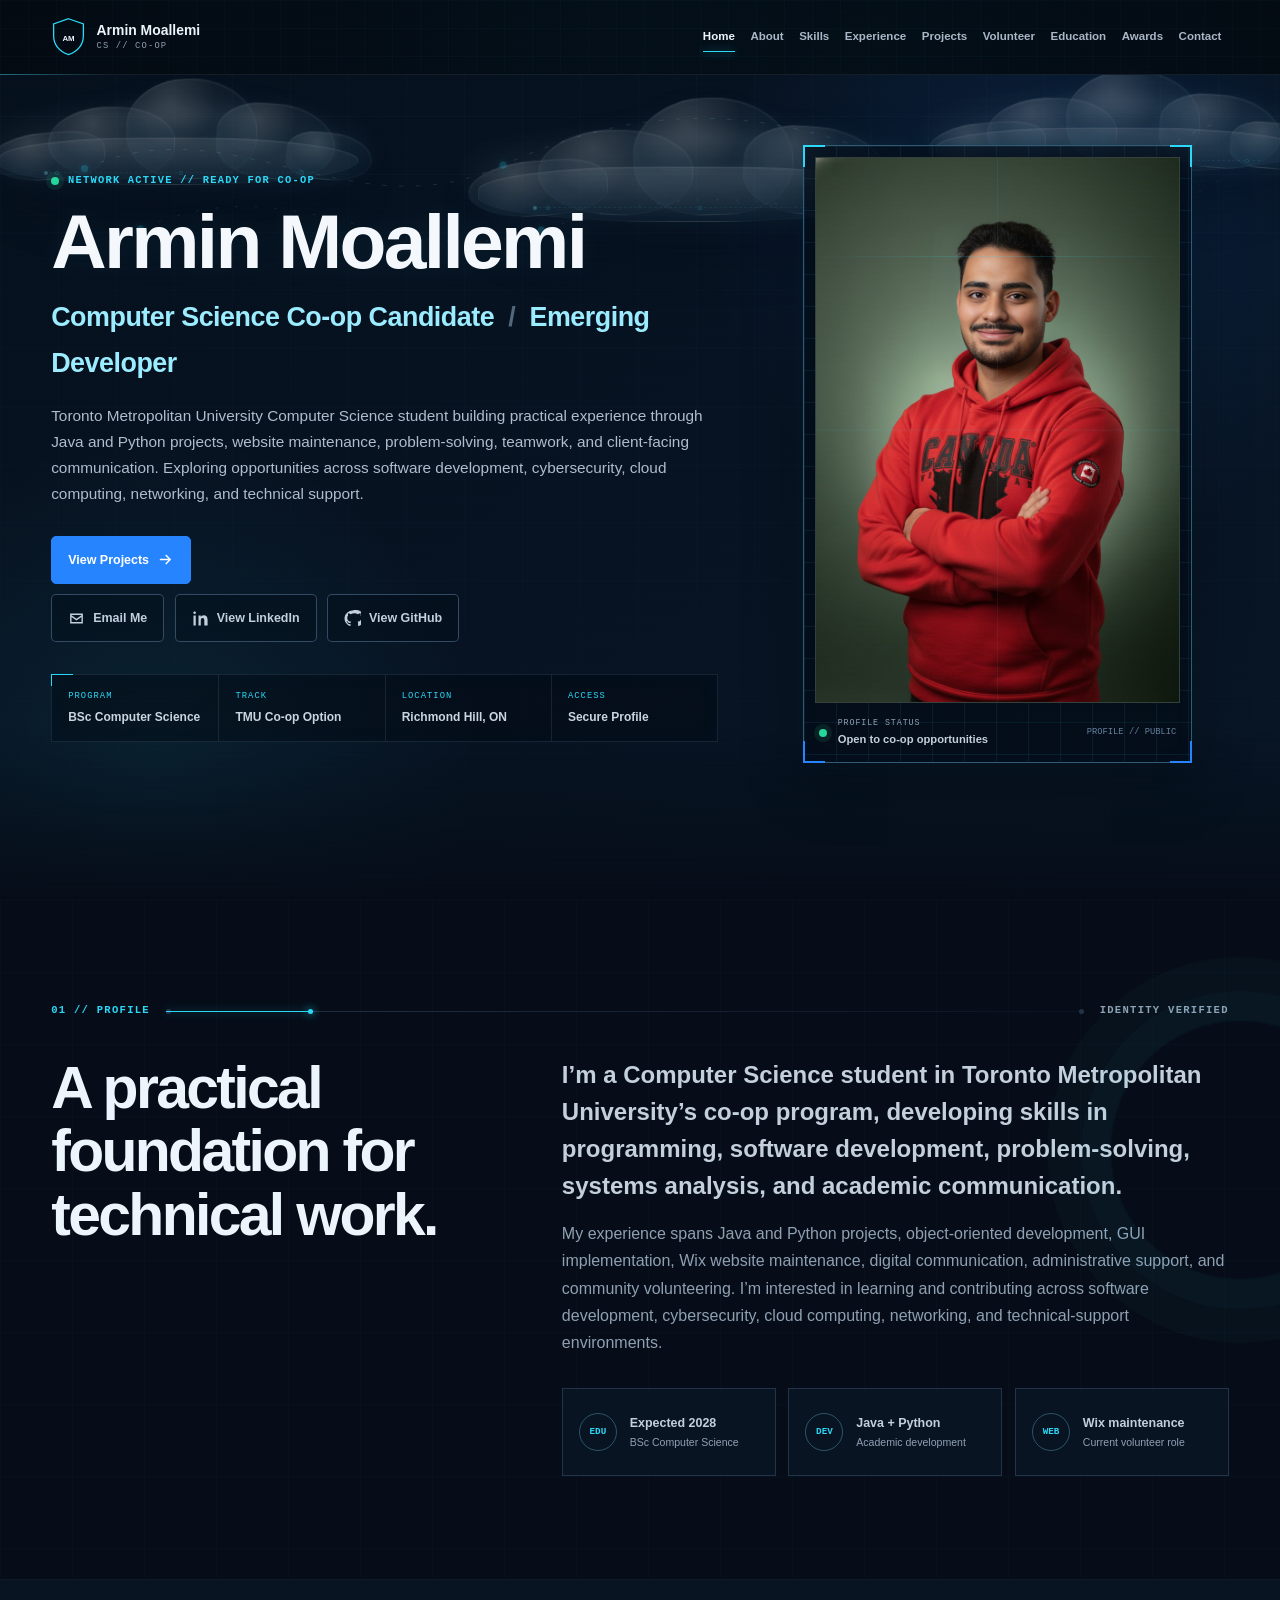
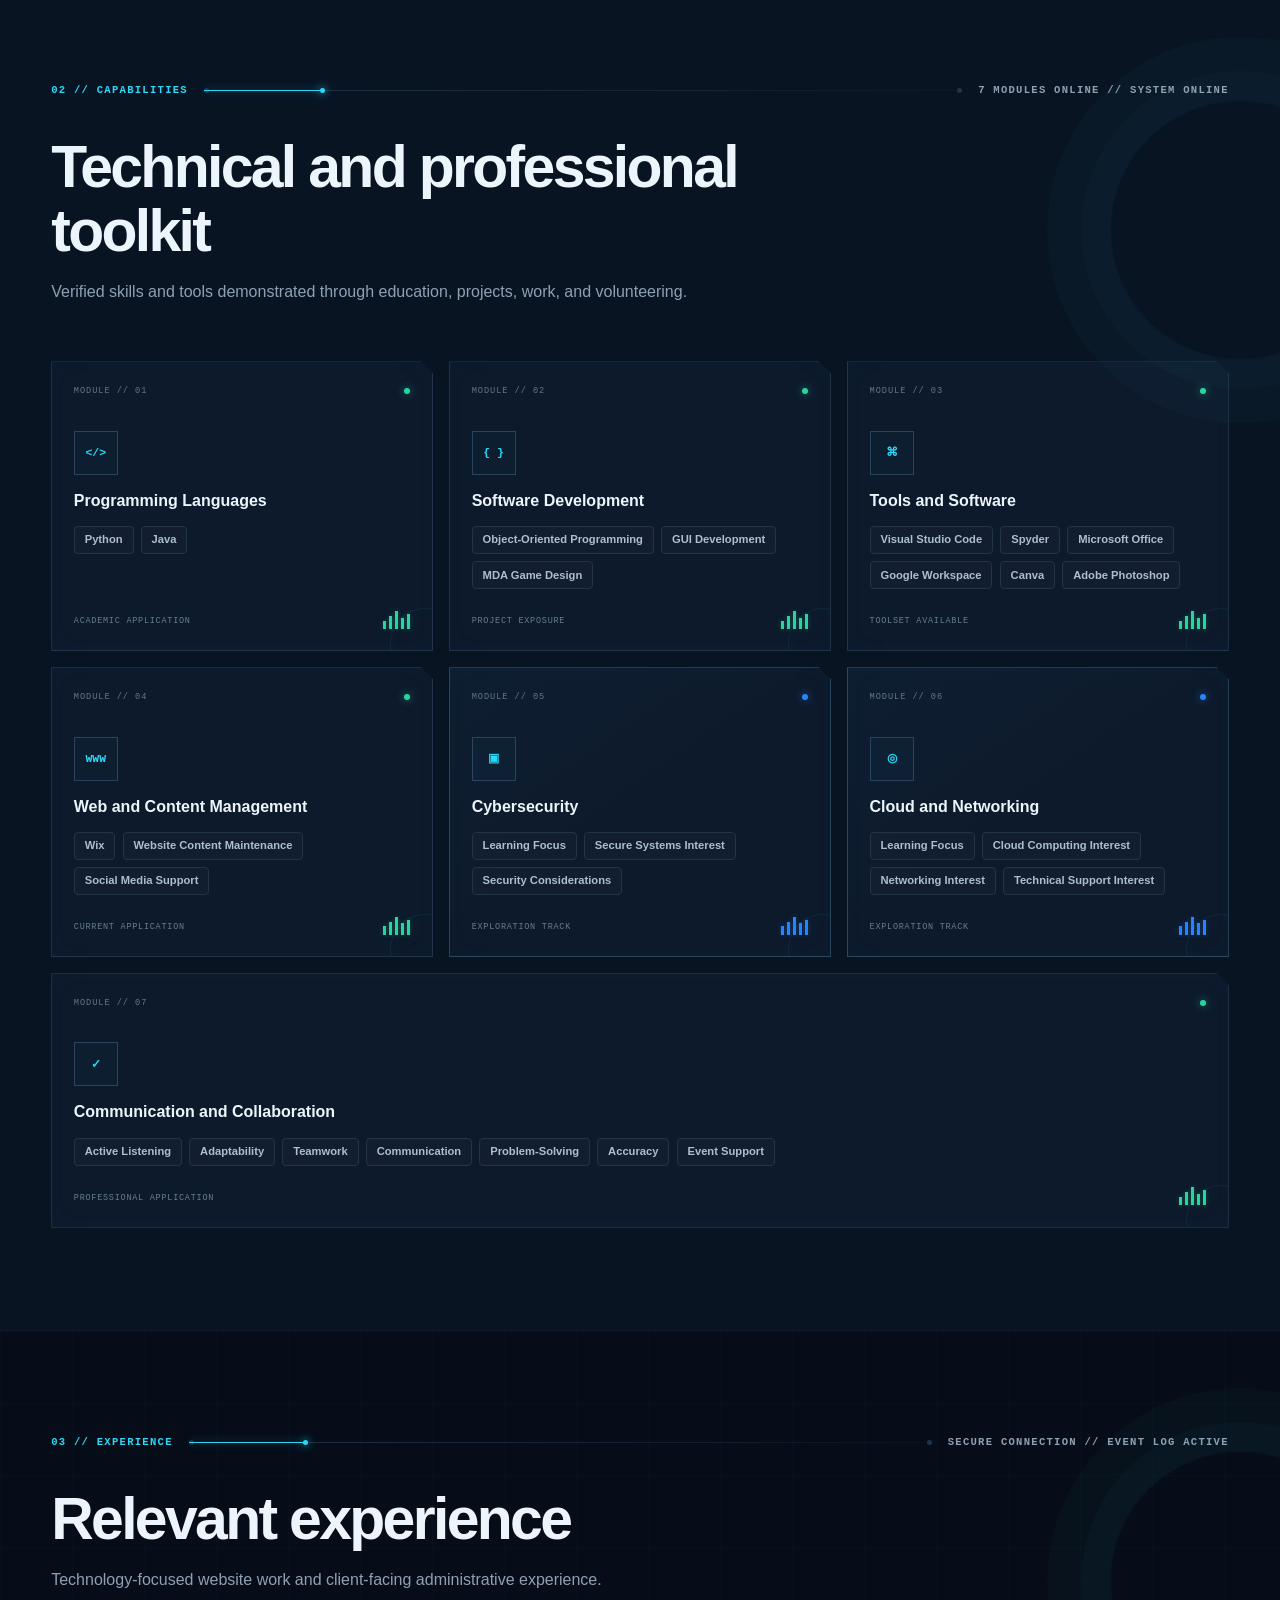
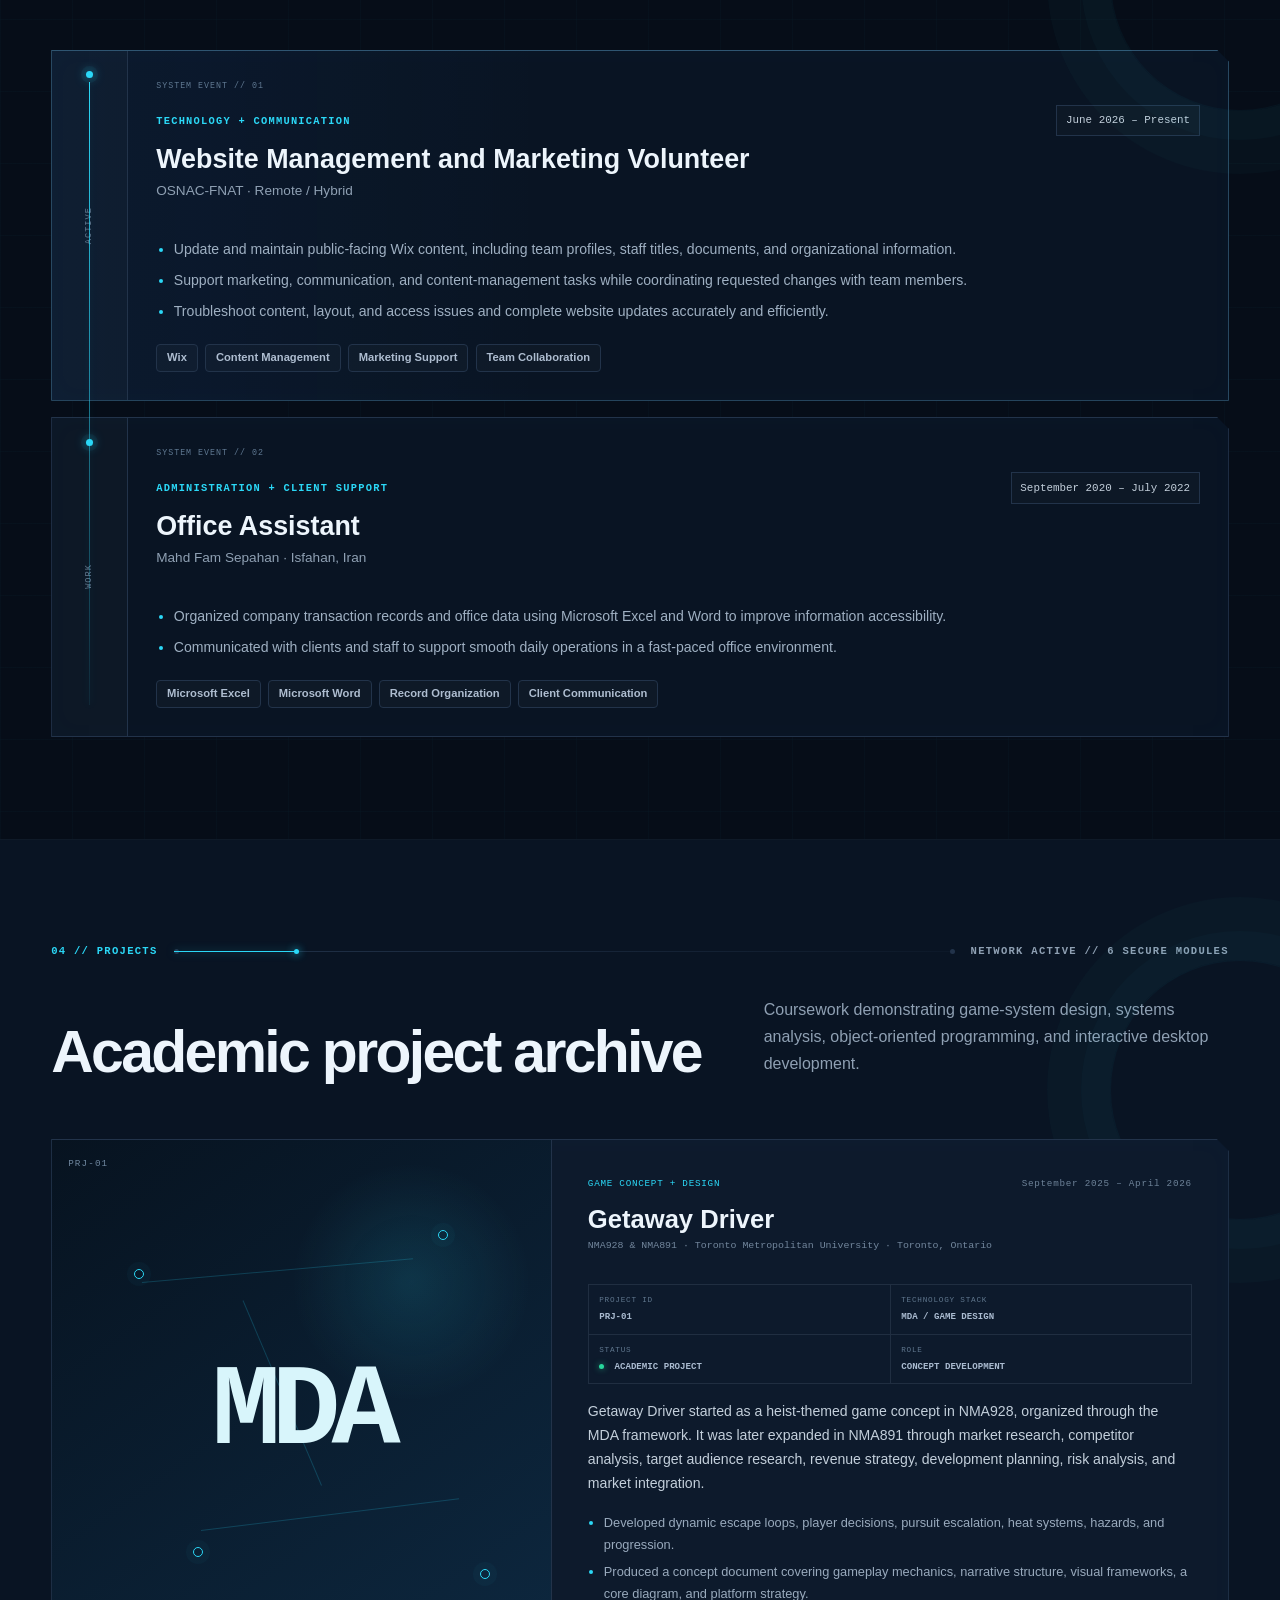
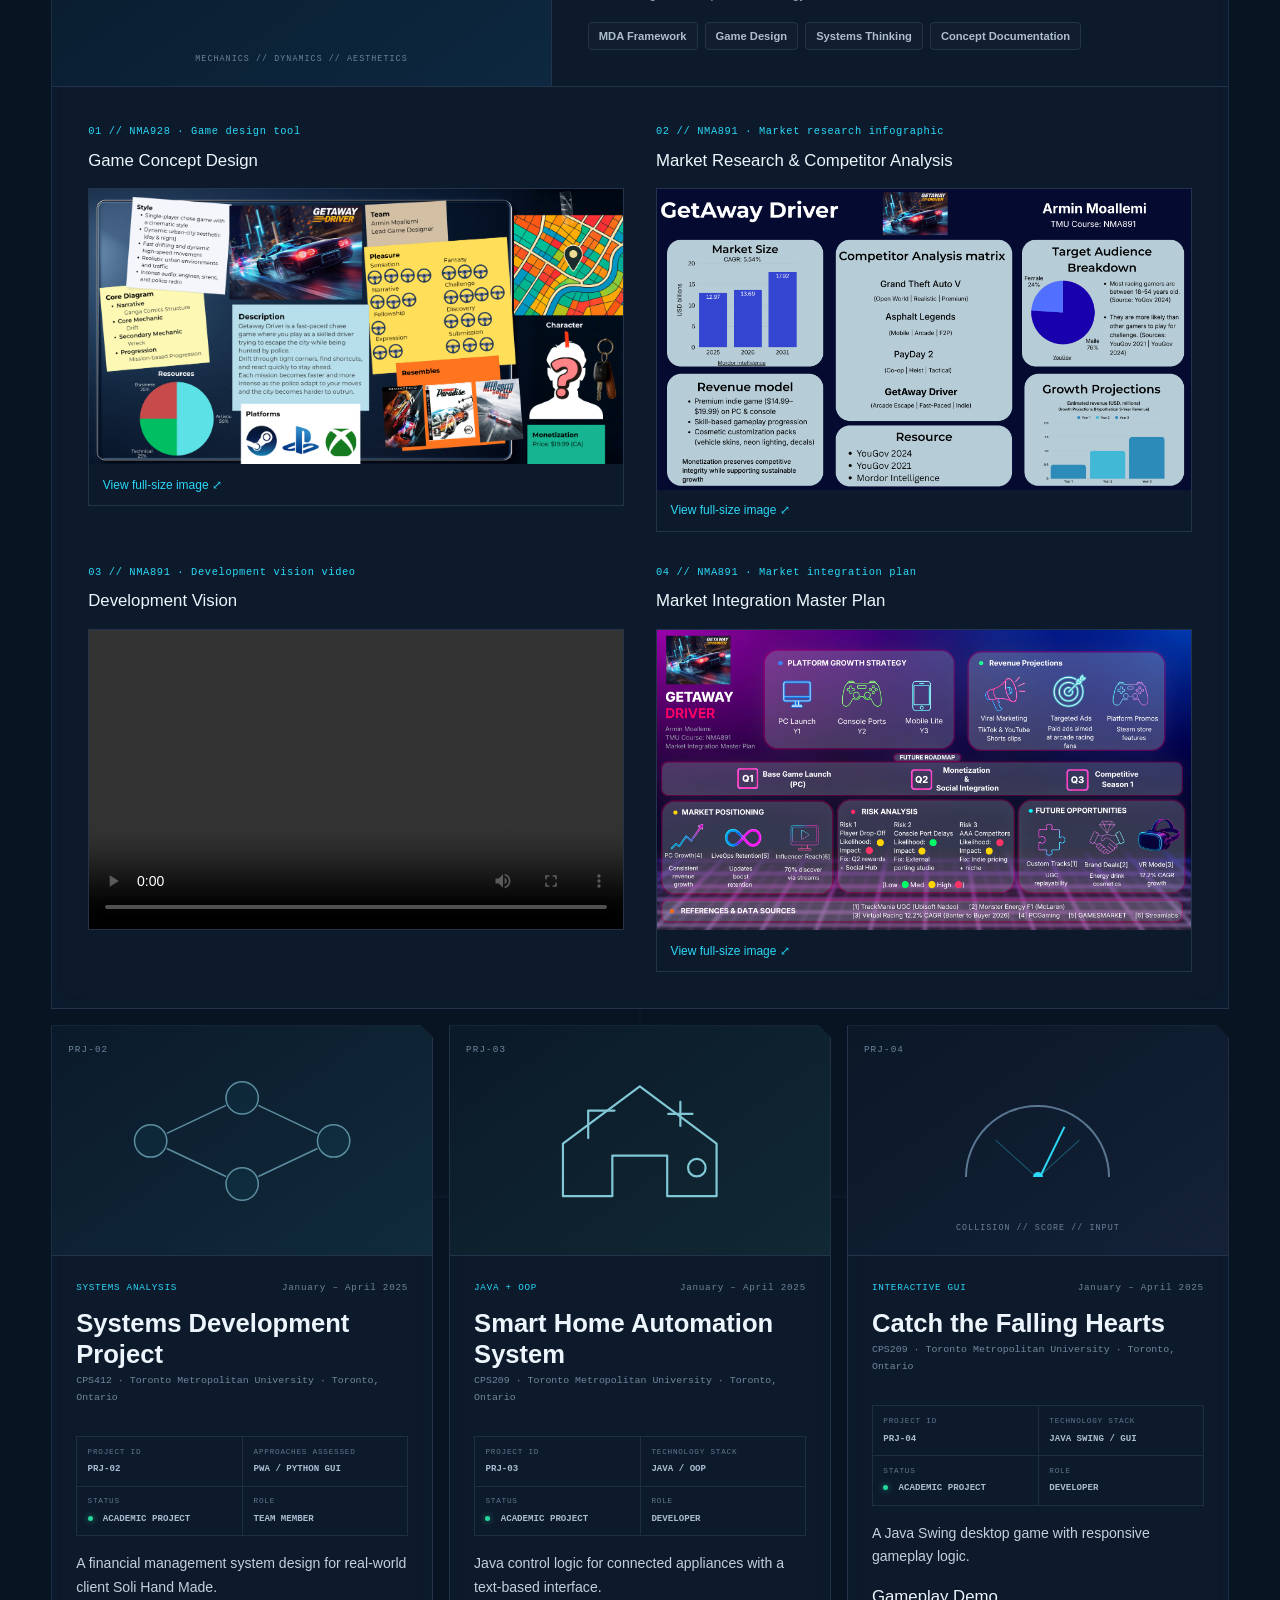
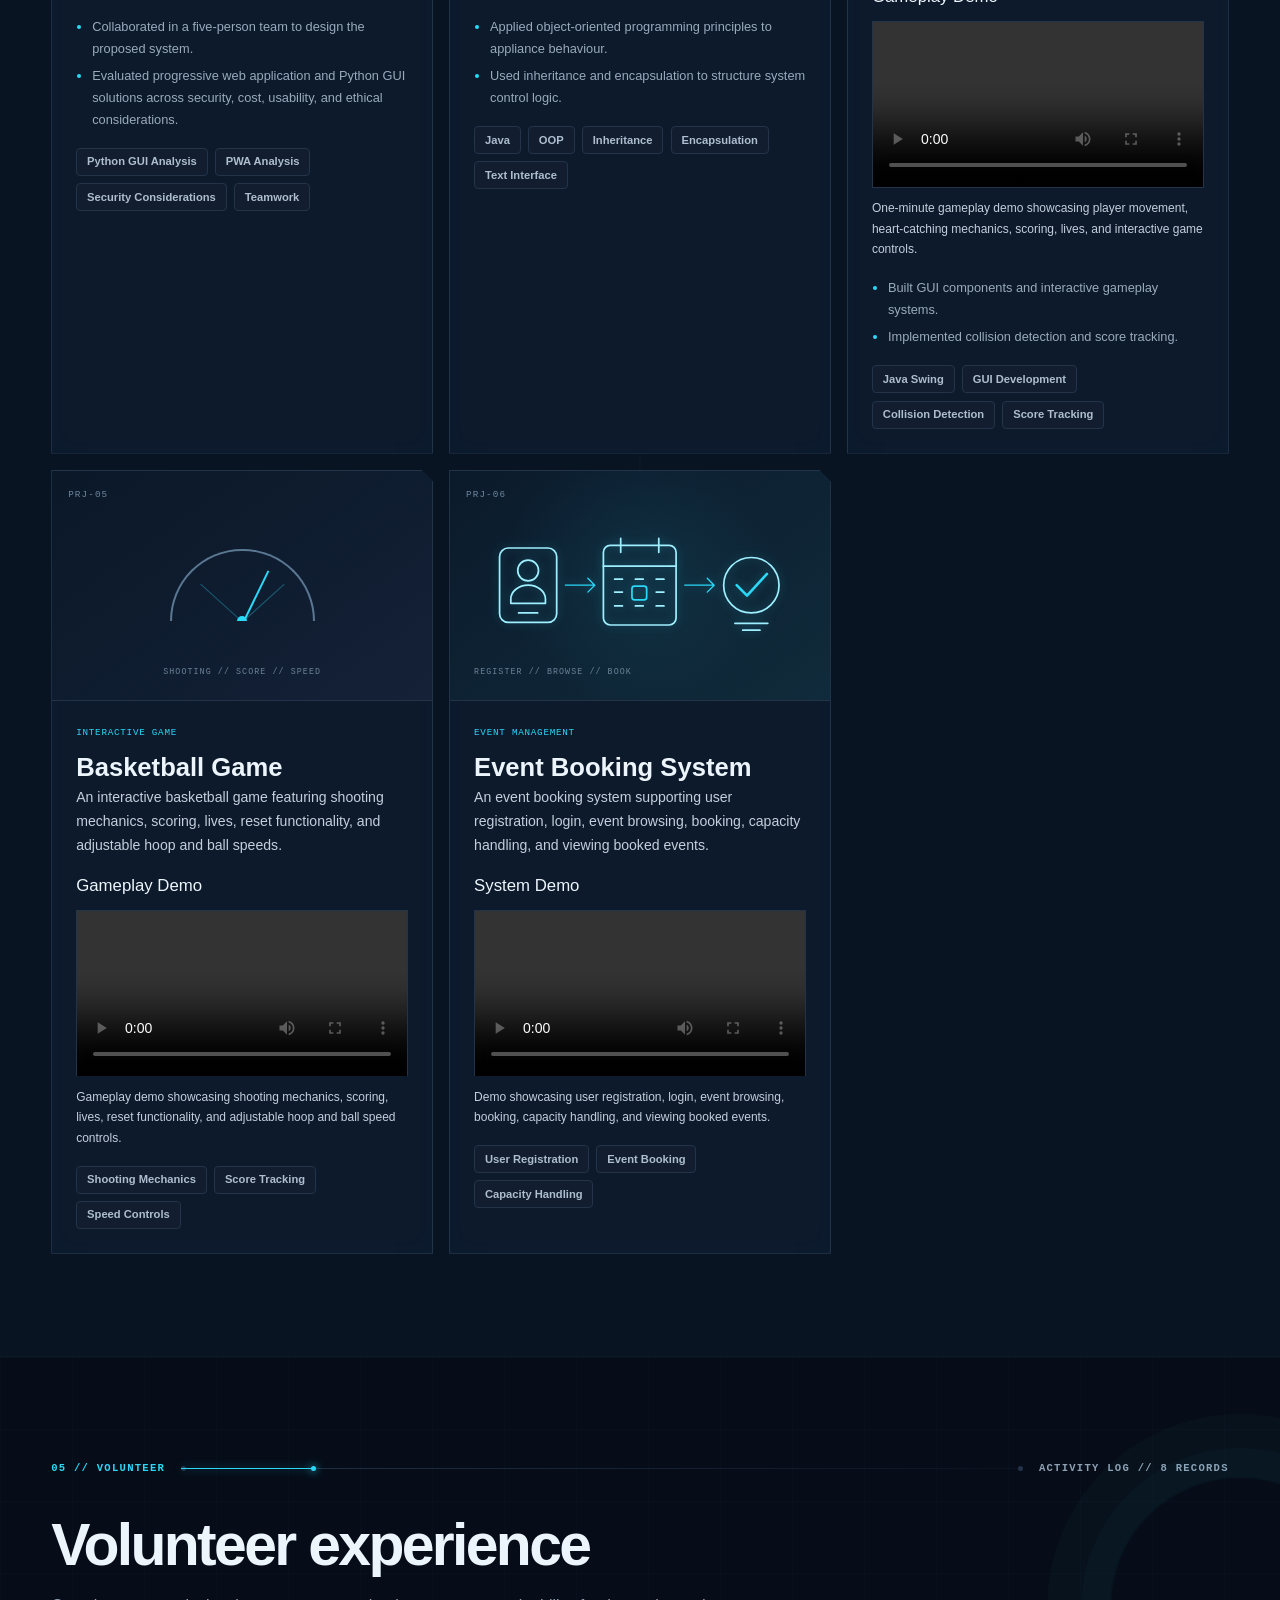
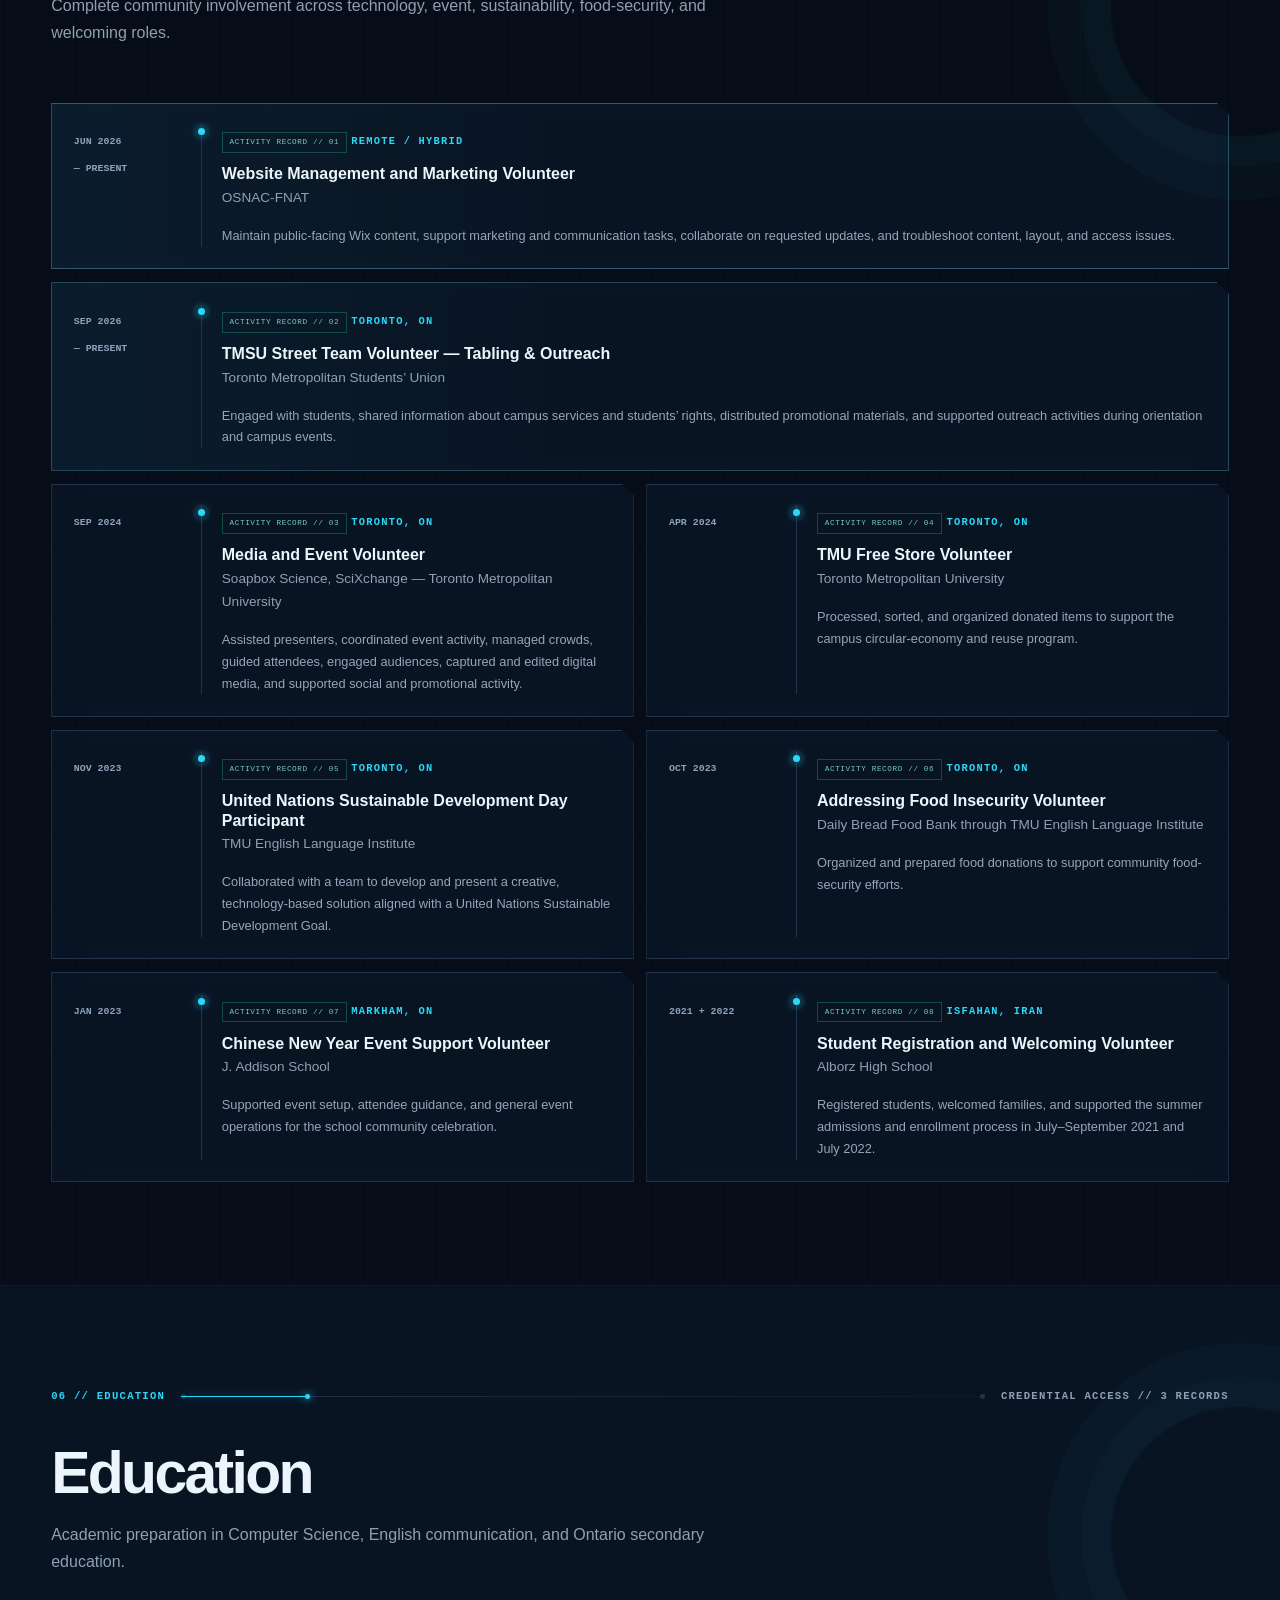
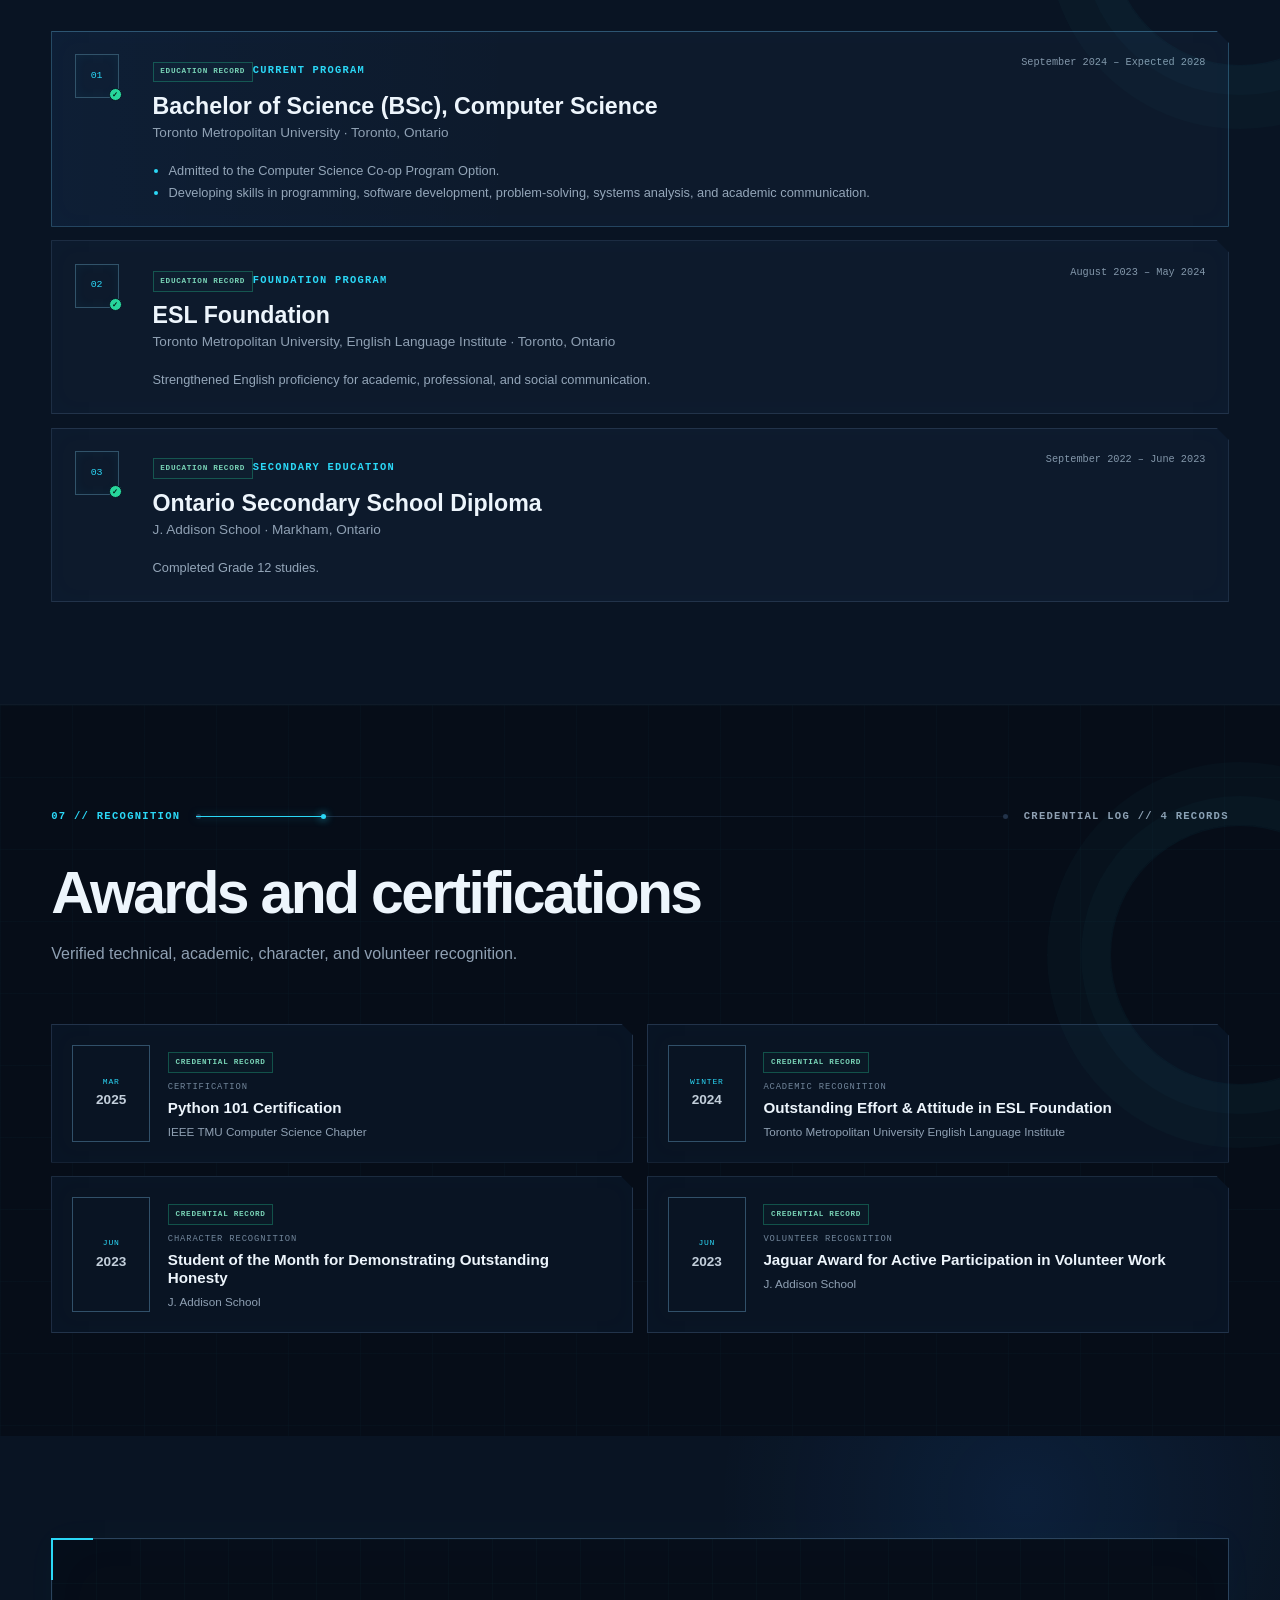
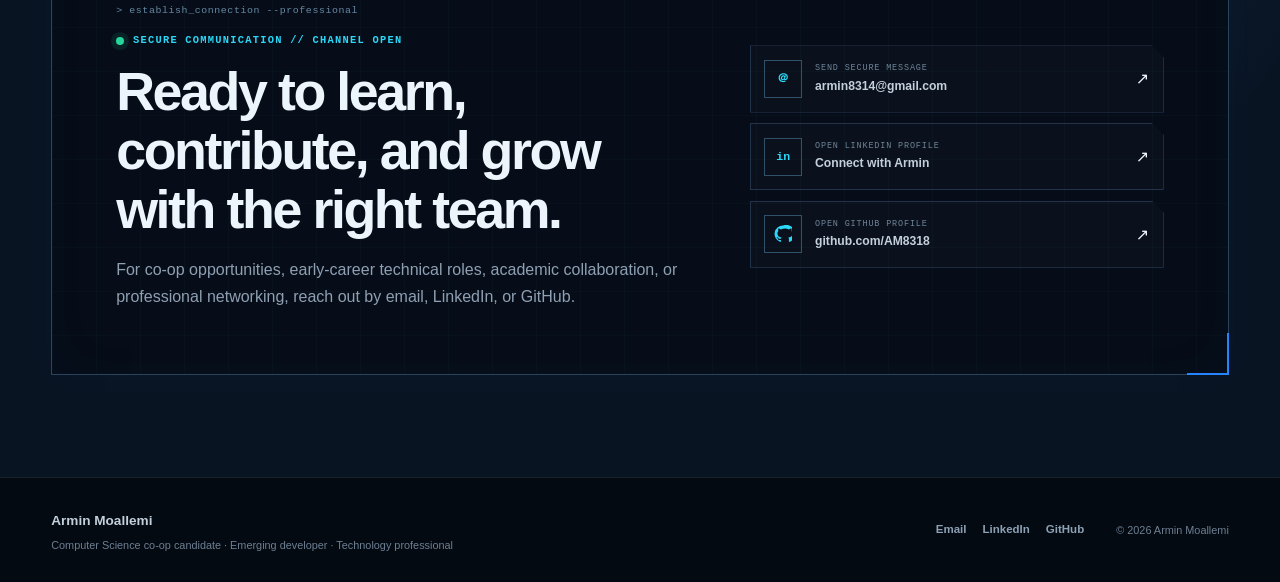
==== commit 5f2e182e: "Add Event Booking System card" ====
--- a/index.html
+++ b/index.html
@@ -469,7 +469,7 @@
         <div class="hud-heading reveal">
           <p class="section-index">04 // PROJECTS</p>
           <div class="hud-line" aria-hidden="true"><span></span></div>
-          <p class="section-status">NETWORK ACTIVE // 5 SECURE MODULES</p>
+          <p class="section-status">NETWORK ACTIVE // 6 SECURE MODULES</p>
         </div>
 
         <div class="section-intro section-intro-split reveal">
@@ -645,6 +645,48 @@
               <div class="tech-tags"><span>Shooting Mechanics</span><span>Score Tracking</span><span>Speed Controls</span></div>
             </div>
           </article>
+          <article class="project-card project-event-booking reveal reveal-delay-sm">
+            <div class="project-visual visual-events" aria-hidden="true">
+              <span class="visual-index">PRJ-06</span>
+              <svg viewBox="0 0 360 190" fill="none" stroke="#9eefff" stroke-width="2" focusable="false">
+                <g class="event-profile">
+                  <rect x="18" y="52" width="66" height="86" rx="10" />
+                  <circle cx="51" cy="78" r="12" />
+                  <path d="M31 116v-5a20 16 0 0 1 40 0v5Z M40 127h22" />
+                </g>
+                <g class="event-arrows">
+                  <path d="M94 95h34m-8-8 8 8-8 8 M232 95h34m-8-8 8 8-8 8" />
+                </g>
+                <g class="event-calendar">
+                  <rect x="138" y="49" width="84" height="92" rx="8" />
+                  <path d="M138 73h84 M158 41v16m44-16v16 M151 88h9m15 0h9m15 0h9 M151 103h9m39 0h9 M151 119h9m15 0h9m15 0h9" />
+                  <rect class="event-selected" x="171" y="96" width="17" height="16" rx="3" />
+                </g>
+                <g class="event-confirmation">
+                  <circle cx="309" cy="95" r="32" />
+                  <path class="event-check" d="m292 95 12 12 23-25" />
+                  <path d="M290 139h38m-29 8h20" />
+                </g>
+              </svg>
+            </div>
+            <div class="project-content">
+              <div class="event-content-inner">
+                <div class="event-cover-caption"><small>REGISTER // BROWSE // BOOK</small></div>
+                <div class="project-meta"><span>EVENT MANAGEMENT</span></div>
+                <h3>Event Booking System</h3>
+                <p class="project-summary">An event booking system supporting user registration, login, event browsing, booking, capacity handling, and viewing booked events.</p>
+                <figure class="project-gameplay" id="event-booking-system-demo" aria-labelledby="event-booking-system-demo-title">
+                  <h4 id="event-booking-system-demo-title">System Demo</h4>
+                  <video controls controlsList="nodownload" playsinline preload="metadata" aria-labelledby="event-booking-system-demo-title" aria-describedby="event-booking-system-demo-caption">
+                    <source src="assets/Event%20Booking%20System/event-booking-system-demo.mp4" type="video/mp4">
+                    Your browser does not support embedded video. <a href="assets/Event%20Booking%20System/event-booking-system-demo.mp4">Watch the system demo</a>.
+                  </video>
+                  <figcaption id="event-booking-system-demo-caption">Demo showcasing user registration, login, event browsing, booking, capacity handling, and viewing booked events.</figcaption>
+                </figure>
+                <div class="tech-tags"><span>User Registration</span><span>Event Booking</span><span>Capacity Handling</span></div>
+              </div>
+            </div>
+          </article>
         </div>
       </div>
     </section>
--- a/css/style.css
+++ b/css/style.css
@@ -1264,6 +1264,11 @@
 .visual-basketball > small {
   position: absolute;
   bottom: 1.25rem;
+}
+
+.visual-getaway > small,
+.visual-basketball > small,
+.event-cover-caption > small {
   color: #6b8197;
   font-family: Consolas, "Courier New", monospace;
   font-size: 0.52rem;
@@ -1332,6 +1337,70 @@
   display: grid;
   place-items: center;
   background: linear-gradient(145deg, #0a1828, #142137);
+}
+
+.visual-events {
+  display: grid;
+  place-items: center;
+  background:
+    radial-gradient(circle at 50% 45%, rgba(43, 216, 247, 0.08), transparent 60%),
+    linear-gradient(145deg, #0b1a2b, #102b3b);
+}
+
+.project-event-booking {
+  --event-content-inset: 1.5rem;
+}
+
+.event-cover-caption {
+  position: absolute;
+  inset-inline: 0;
+  /* Keep the existing cover baseline above the content padding and cover border. */
+  bottom: calc(100% + var(--event-content-inset) + 1px + 1.25rem);
+  text-align: left;
+}
+
+.event-cover-caption > small {
+  display: block;
+}
+
+.project-event-booking > .project-content {
+  padding: var(--event-content-inset);
+}
+
+.event-content-inner {
+  position: relative;
+  display: flex;
+  flex-direction: column;
+}
+
+.visual-events svg {
+  width: 82%;
+  max-width: 360px;
+  fill: none;
+  stroke: #9eefff;
+  stroke-width: 2;
+  stroke-linecap: round;
+  stroke-linejoin: round;
+  filter: drop-shadow(0 0 5px rgba(43, 216, 247, 0.35));
+}
+
+.visual-events svg :is(path, circle, rect) {
+  fill: none;
+  stroke: inherit;
+}
+
+.visual-events .event-arrows {
+  stroke: #2bd8f7;
+  stroke-width: 1.5;
+}
+
+.visual-events .event-selected {
+  stroke: #2bd8f7;
+}
+
+.visual-events .event-check {
+  stroke: #2bd8f7;
+  stroke-width: 3;
 }
 
 .gauge {
@@ -2267,6 +2336,10 @@
   .project-content,
   .project-featured .project-content {
     padding: 1.2rem;
+  }
+
+  .project-event-booking {
+    --event-content-inset: 1.2rem;
   }
 
   .experience-top time,
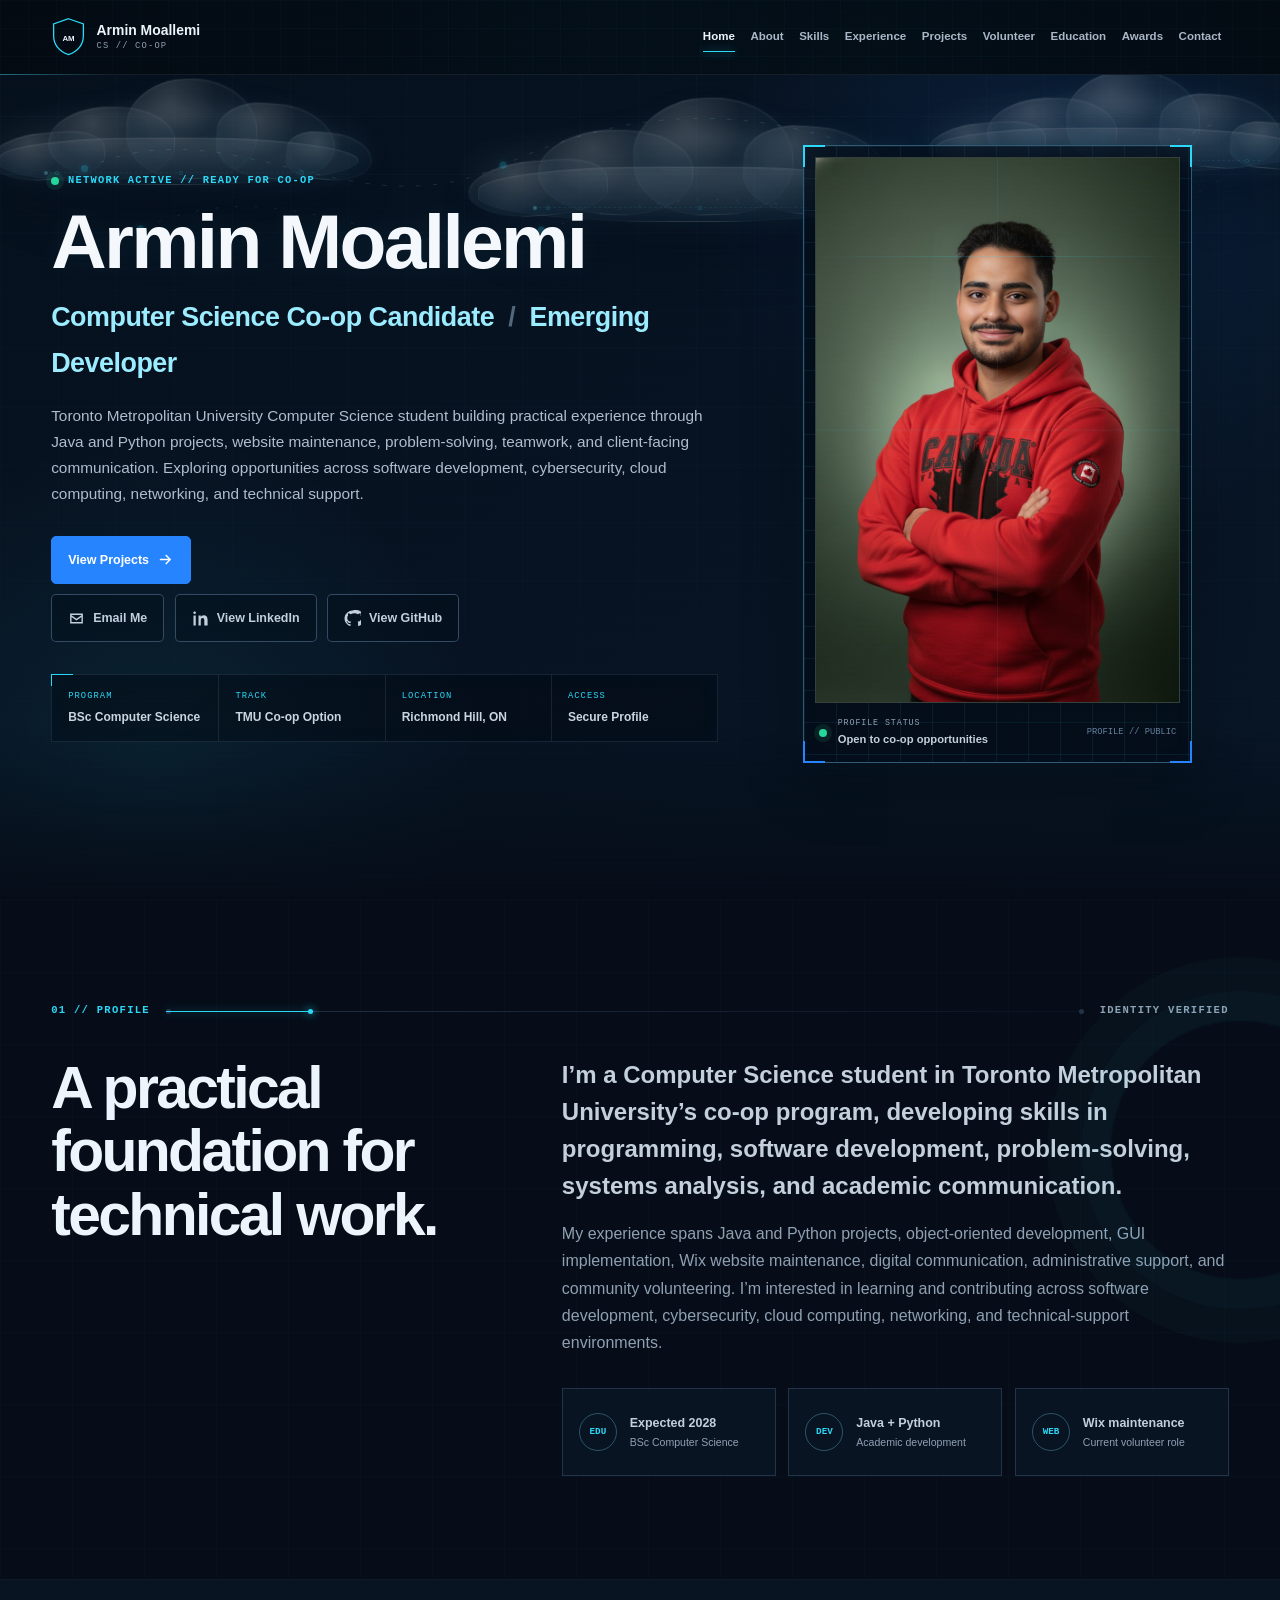
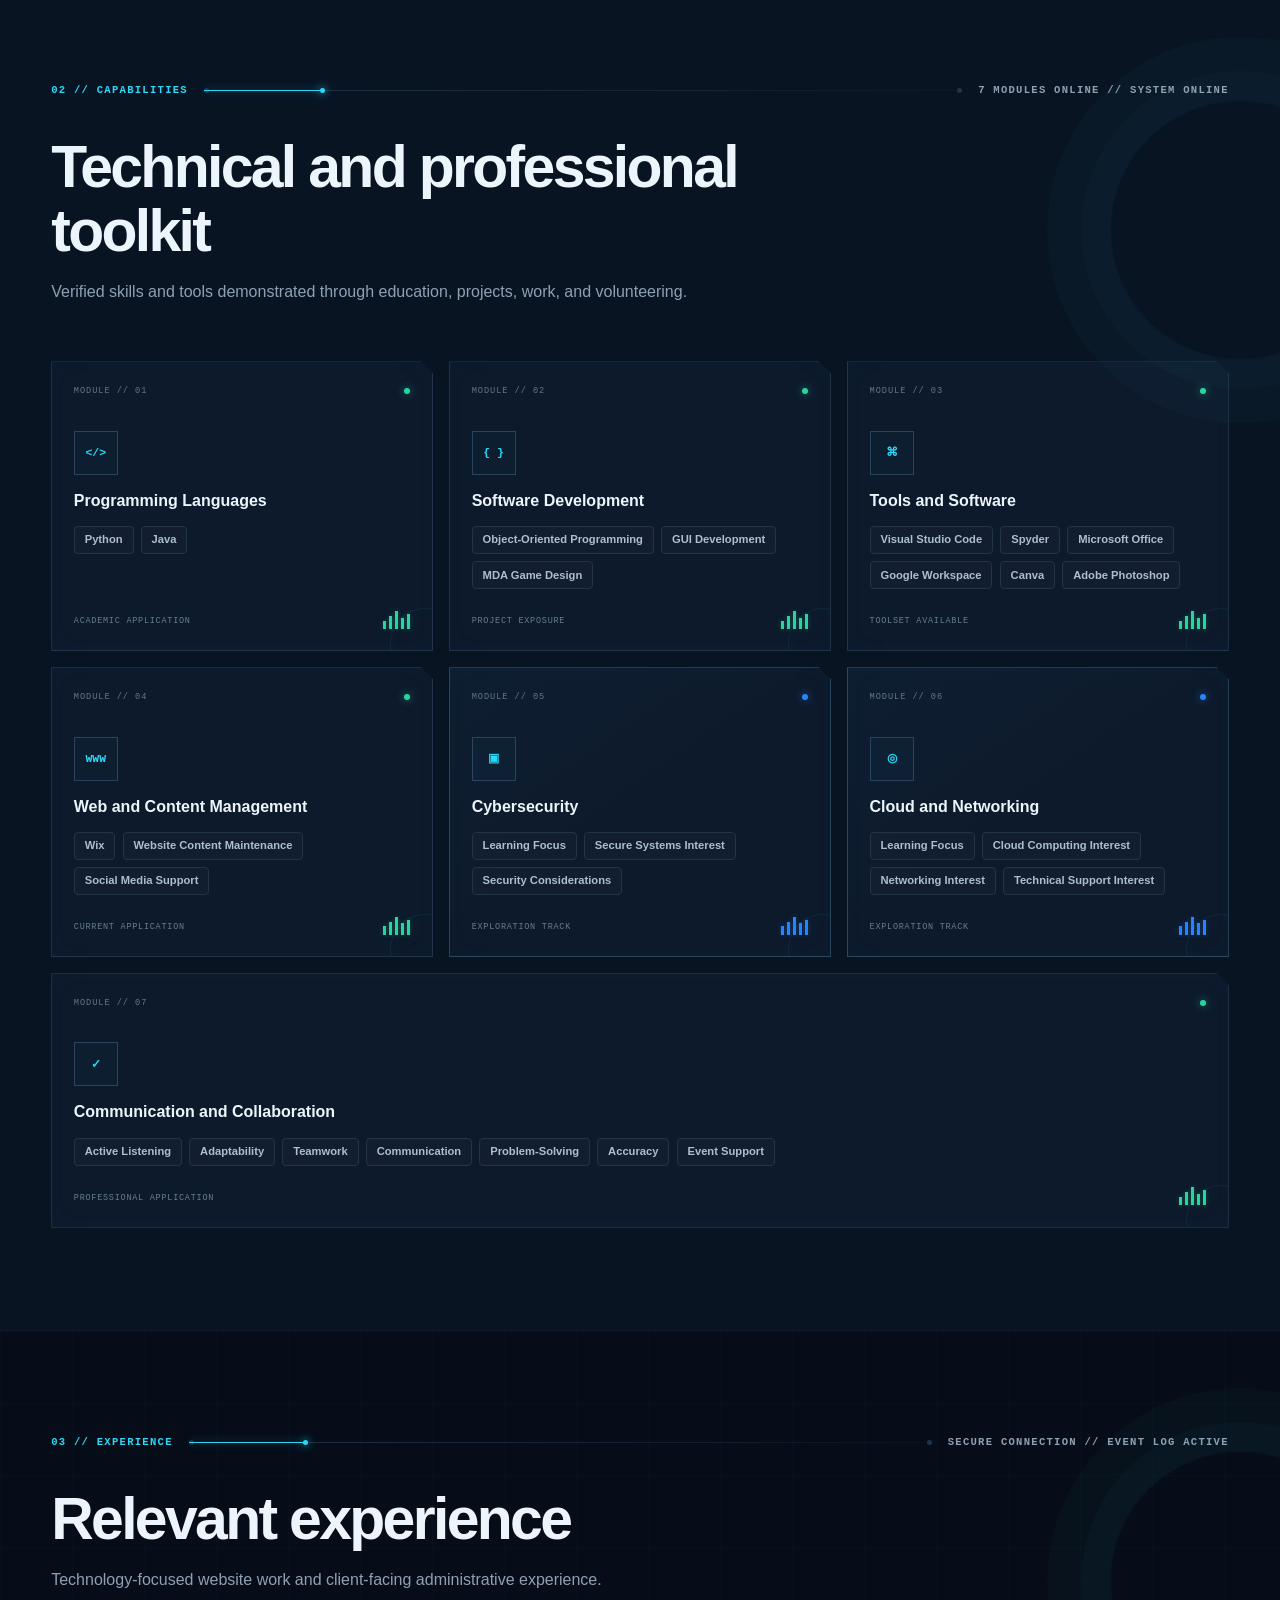
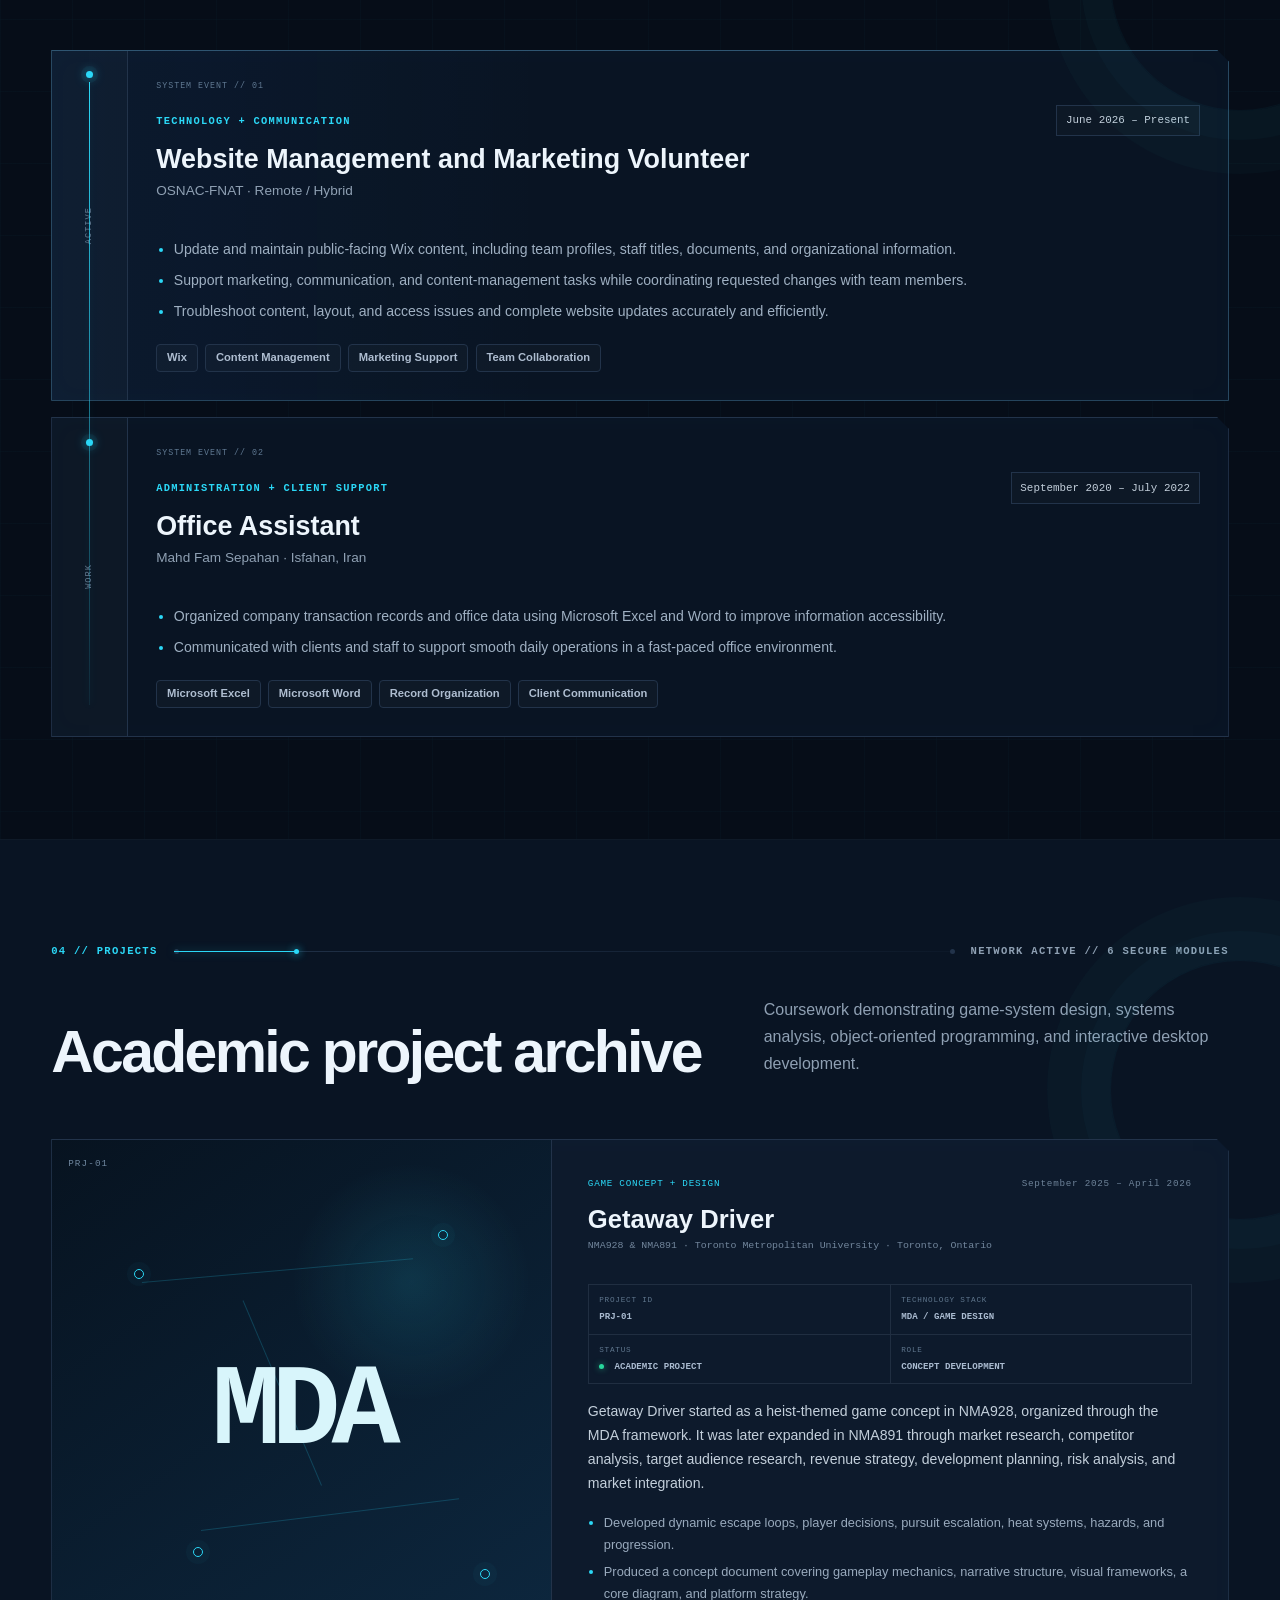
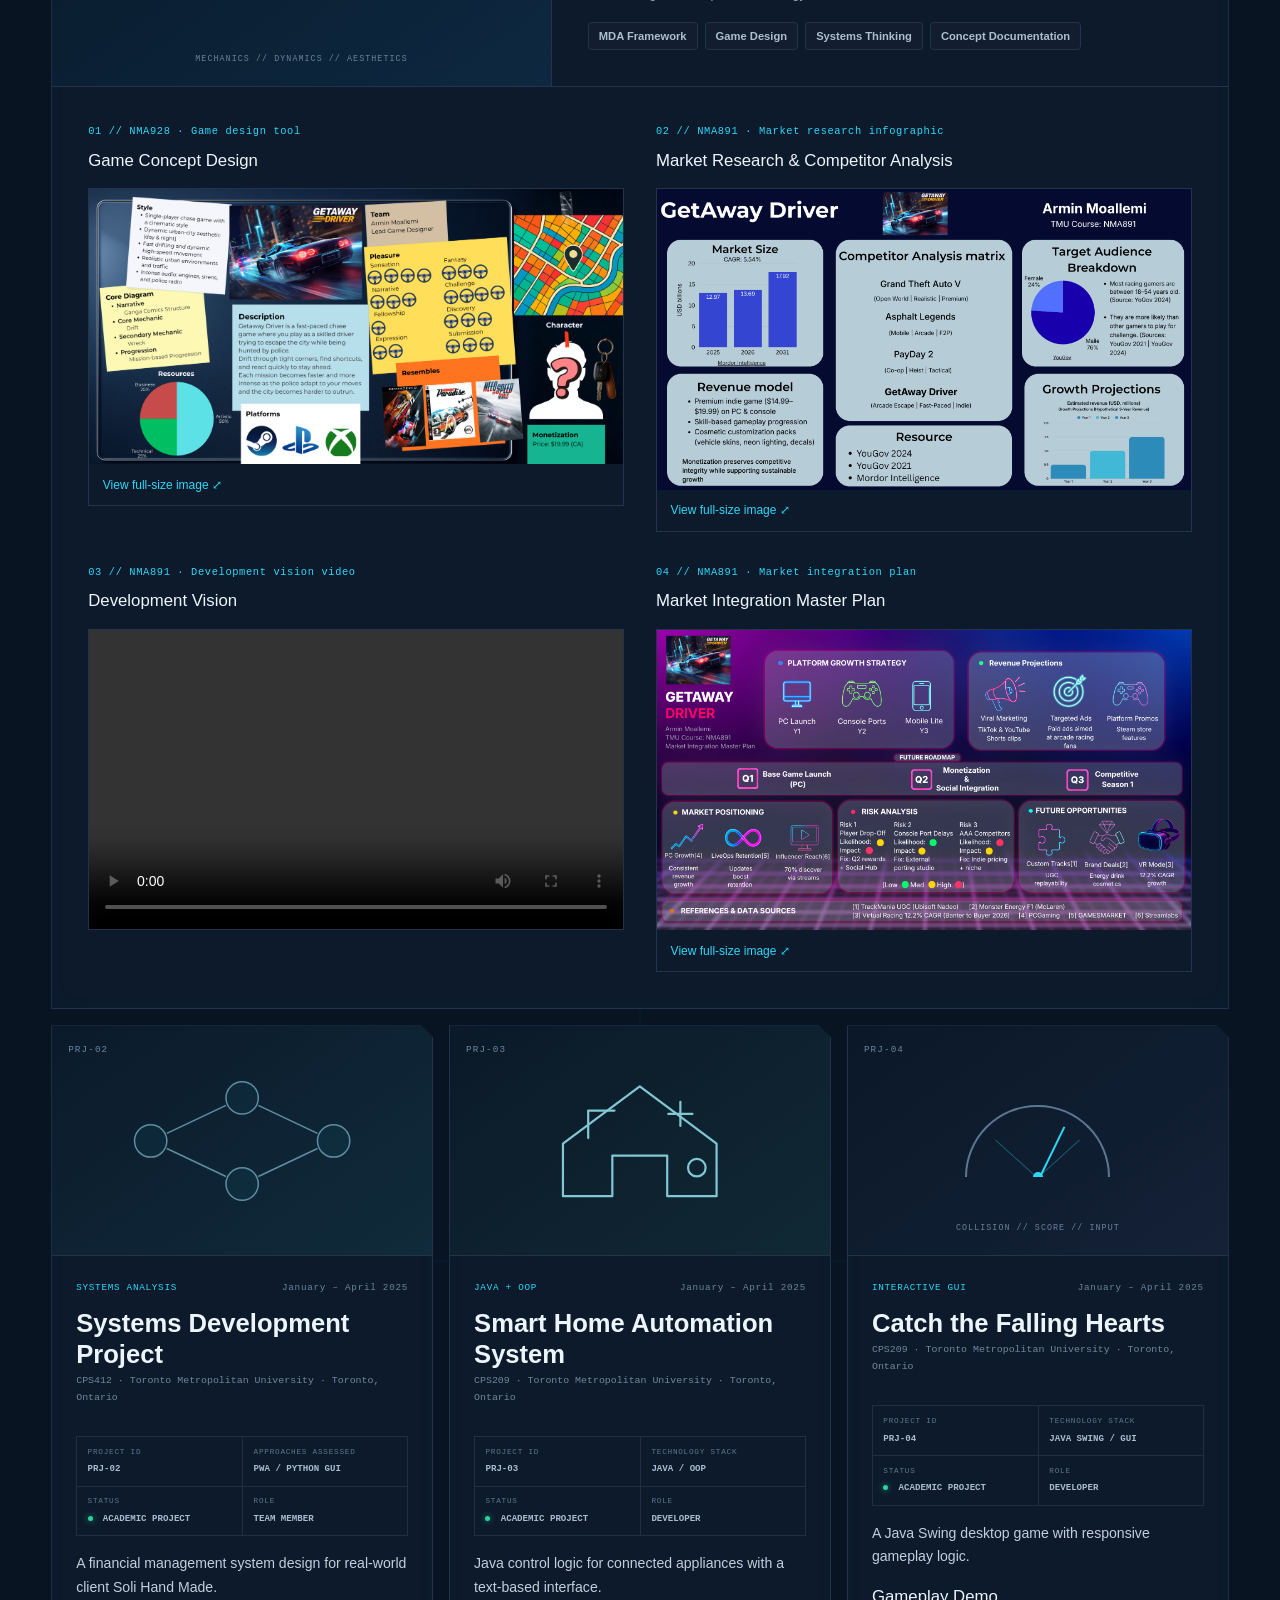
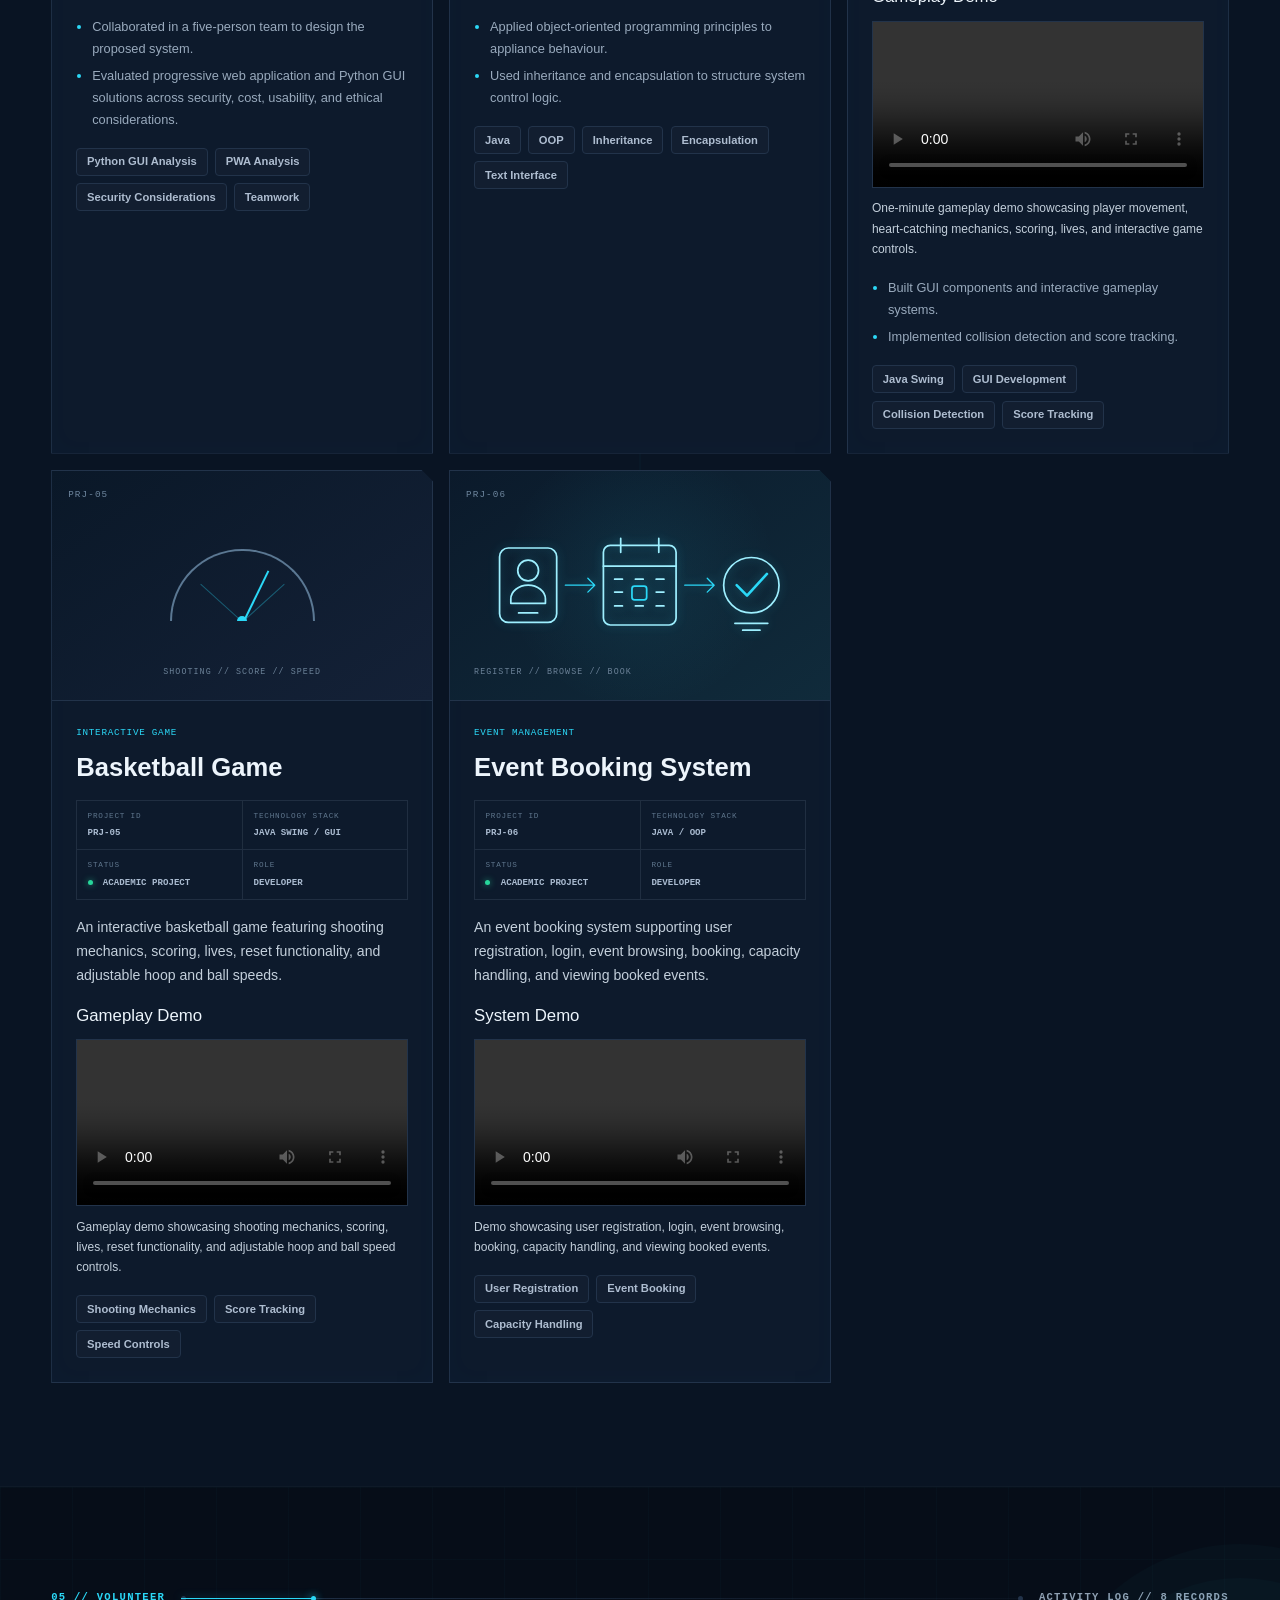
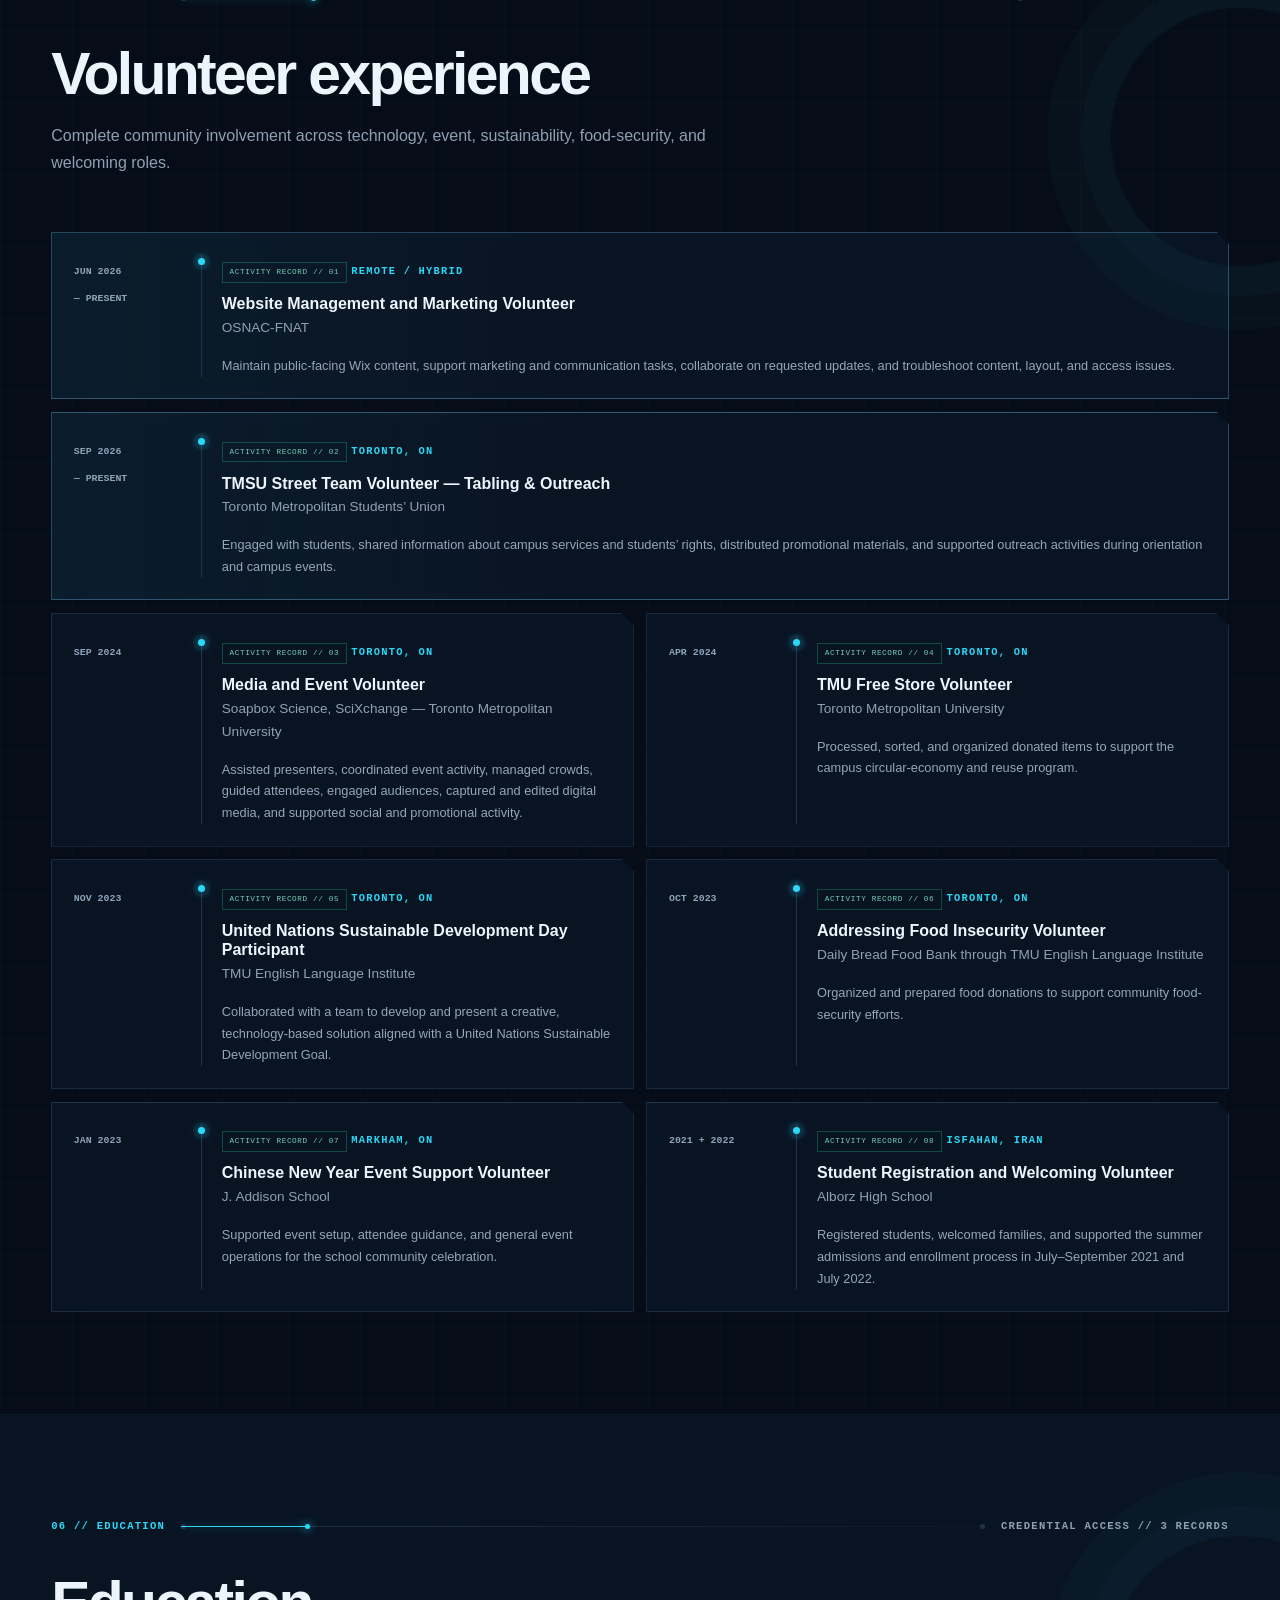
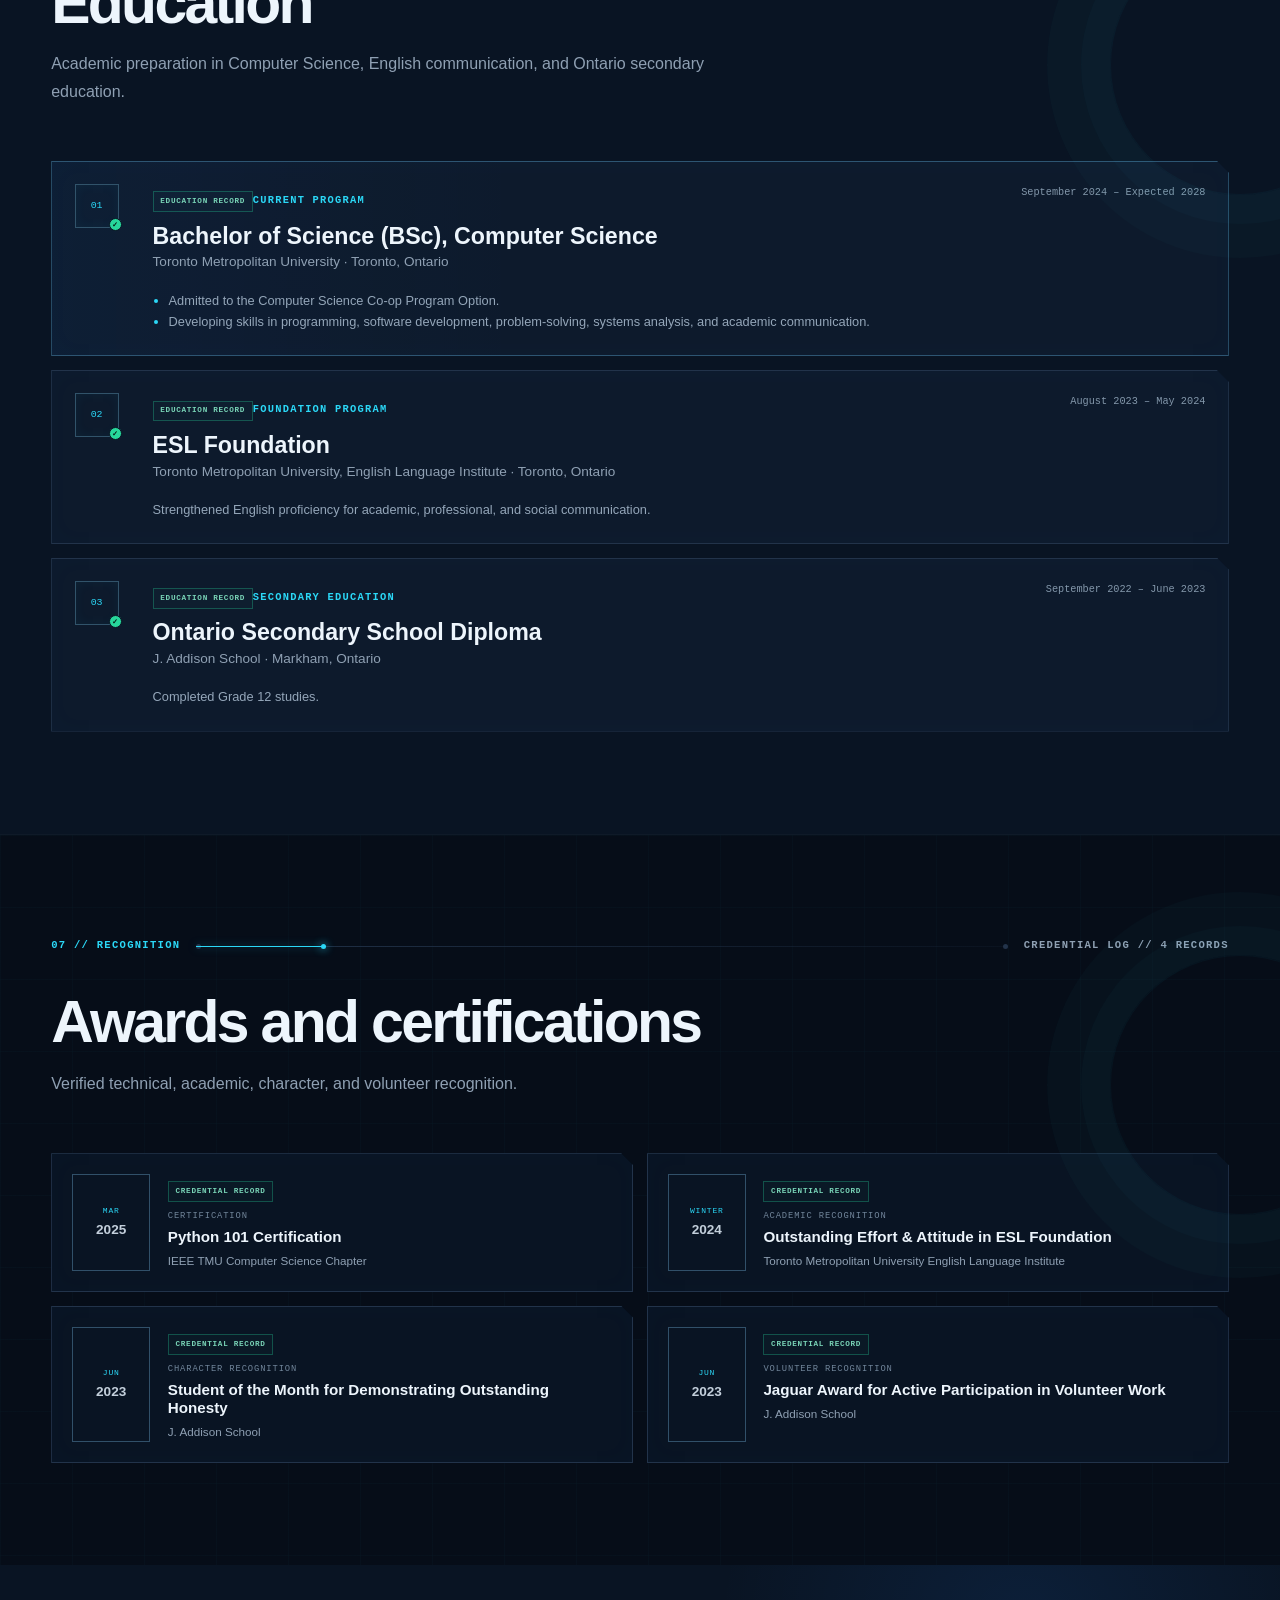
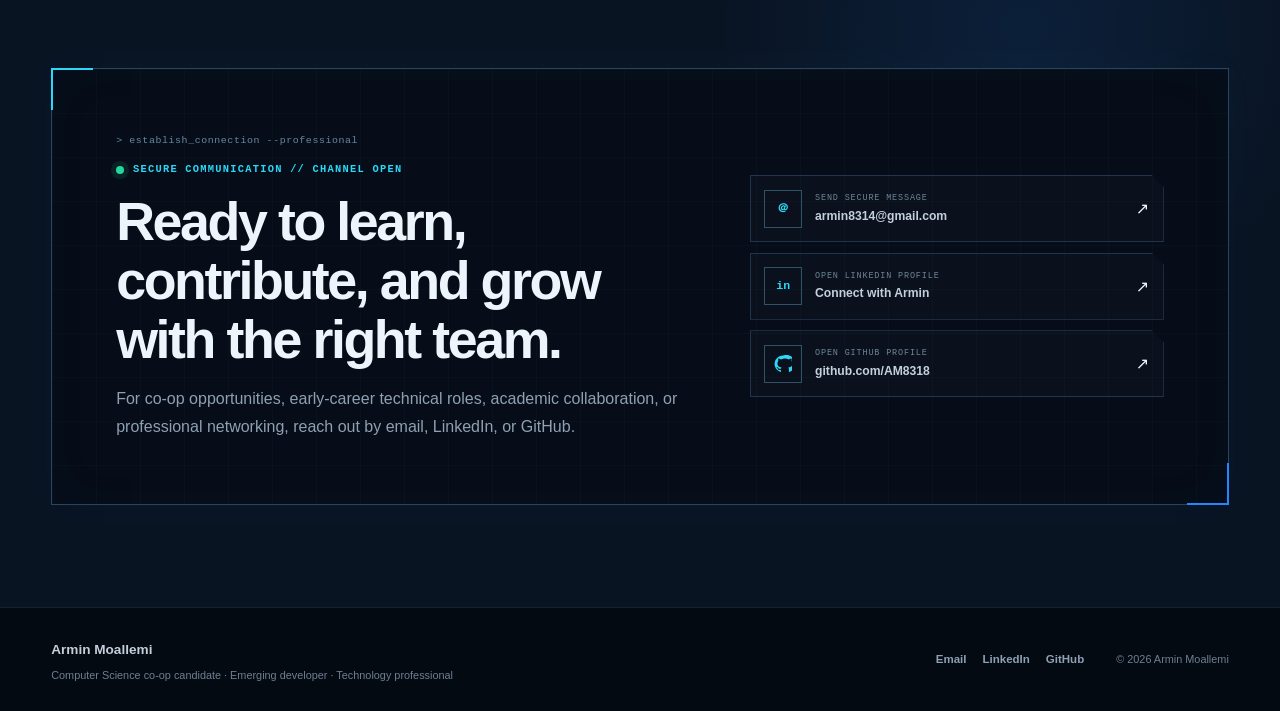
==== commit 3b6895dc: "Add and refine Event Booking System project Added project cover, system demo video, metadata, skills" ====
--- a/index.html
+++ b/index.html
@@ -633,6 +633,12 @@
             <div class="project-content">
               <div class="project-meta"><span>INTERACTIVE GAME</span></div>
               <h3>Basketball Game</h3>
+              <div class="module-specs" aria-label="Project module information">
+                <div><small>PROJECT ID</small><strong>PRJ-05</strong></div>
+                <div><small>TECHNOLOGY STACK</small><strong>JAVA SWING / GUI</strong></div>
+                <div><small>STATUS</small><strong><i aria-hidden="true"></i> ACADEMIC PROJECT</strong></div>
+                <div><small>ROLE</small><strong>DEVELOPER</strong></div>
+              </div>
               <p class="project-summary">An interactive basketball game featuring shooting mechanics, scoring, lives, reset functionality, and adjustable hoop and ball speeds.</p>
               <figure class="project-gameplay" id="basketball-gameplay-demo" aria-labelledby="basketball-gameplay-demo-title">
                 <h4 id="basketball-gameplay-demo-title">Gameplay Demo</h4>
@@ -674,6 +680,12 @@
                 <div class="event-cover-caption"><small>REGISTER // BROWSE // BOOK</small></div>
                 <div class="project-meta"><span>EVENT MANAGEMENT</span></div>
                 <h3>Event Booking System</h3>
+                <div class="module-specs" aria-label="Project module information">
+                  <div><small>PROJECT ID</small><strong>PRJ-06</strong></div>
+                  <div><small>TECHNOLOGY STACK</small><strong>JAVA / OOP</strong></div>
+                  <div><small>STATUS</small><strong><i aria-hidden="true"></i> ACADEMIC PROJECT</strong></div>
+                  <div><small>ROLE</small><strong>DEVELOPER</strong></div>
+                </div>
                 <p class="project-summary">An event booking system supporting user registration, login, event browsing, booking, capacity handling, and viewing booked events.</p>
                 <figure class="project-gameplay" id="event-booking-system-demo" aria-labelledby="event-booking-system-demo-title">
                   <h4 id="event-booking-system-demo-title">System Demo</h4>
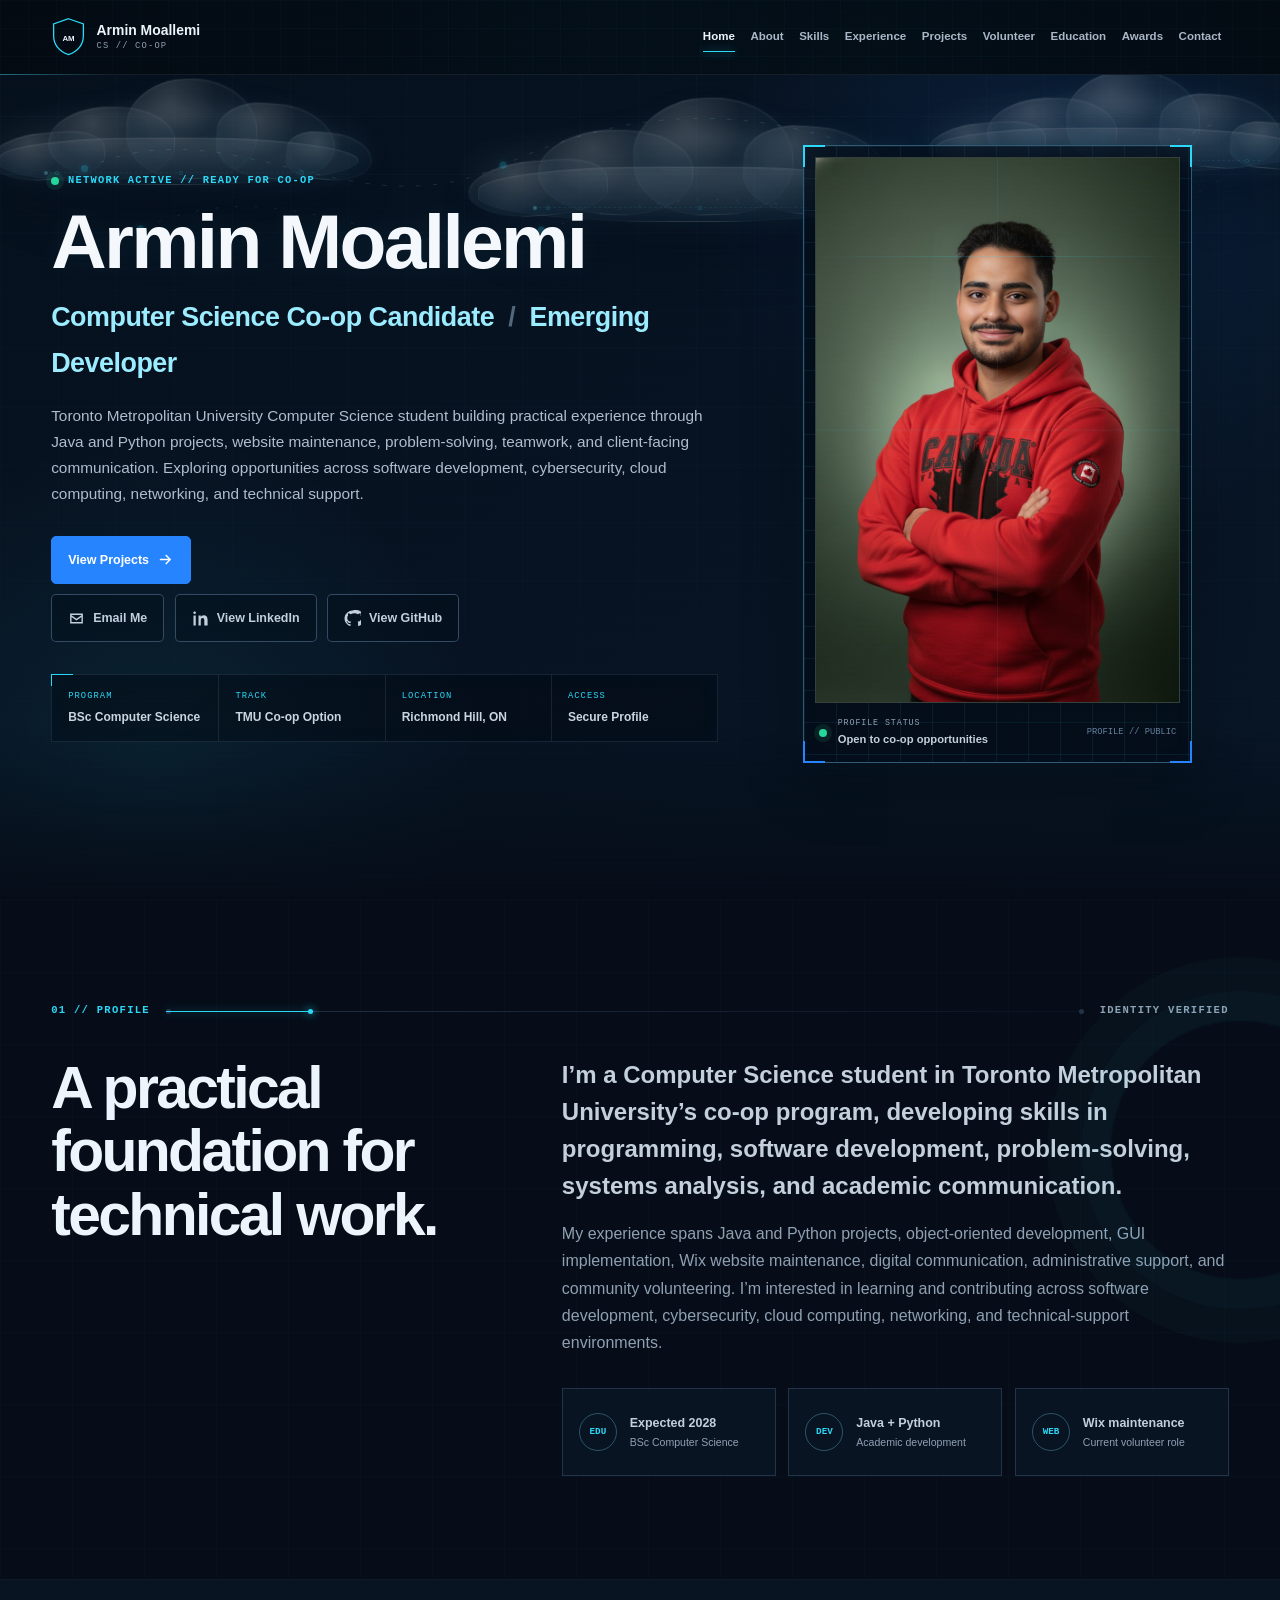
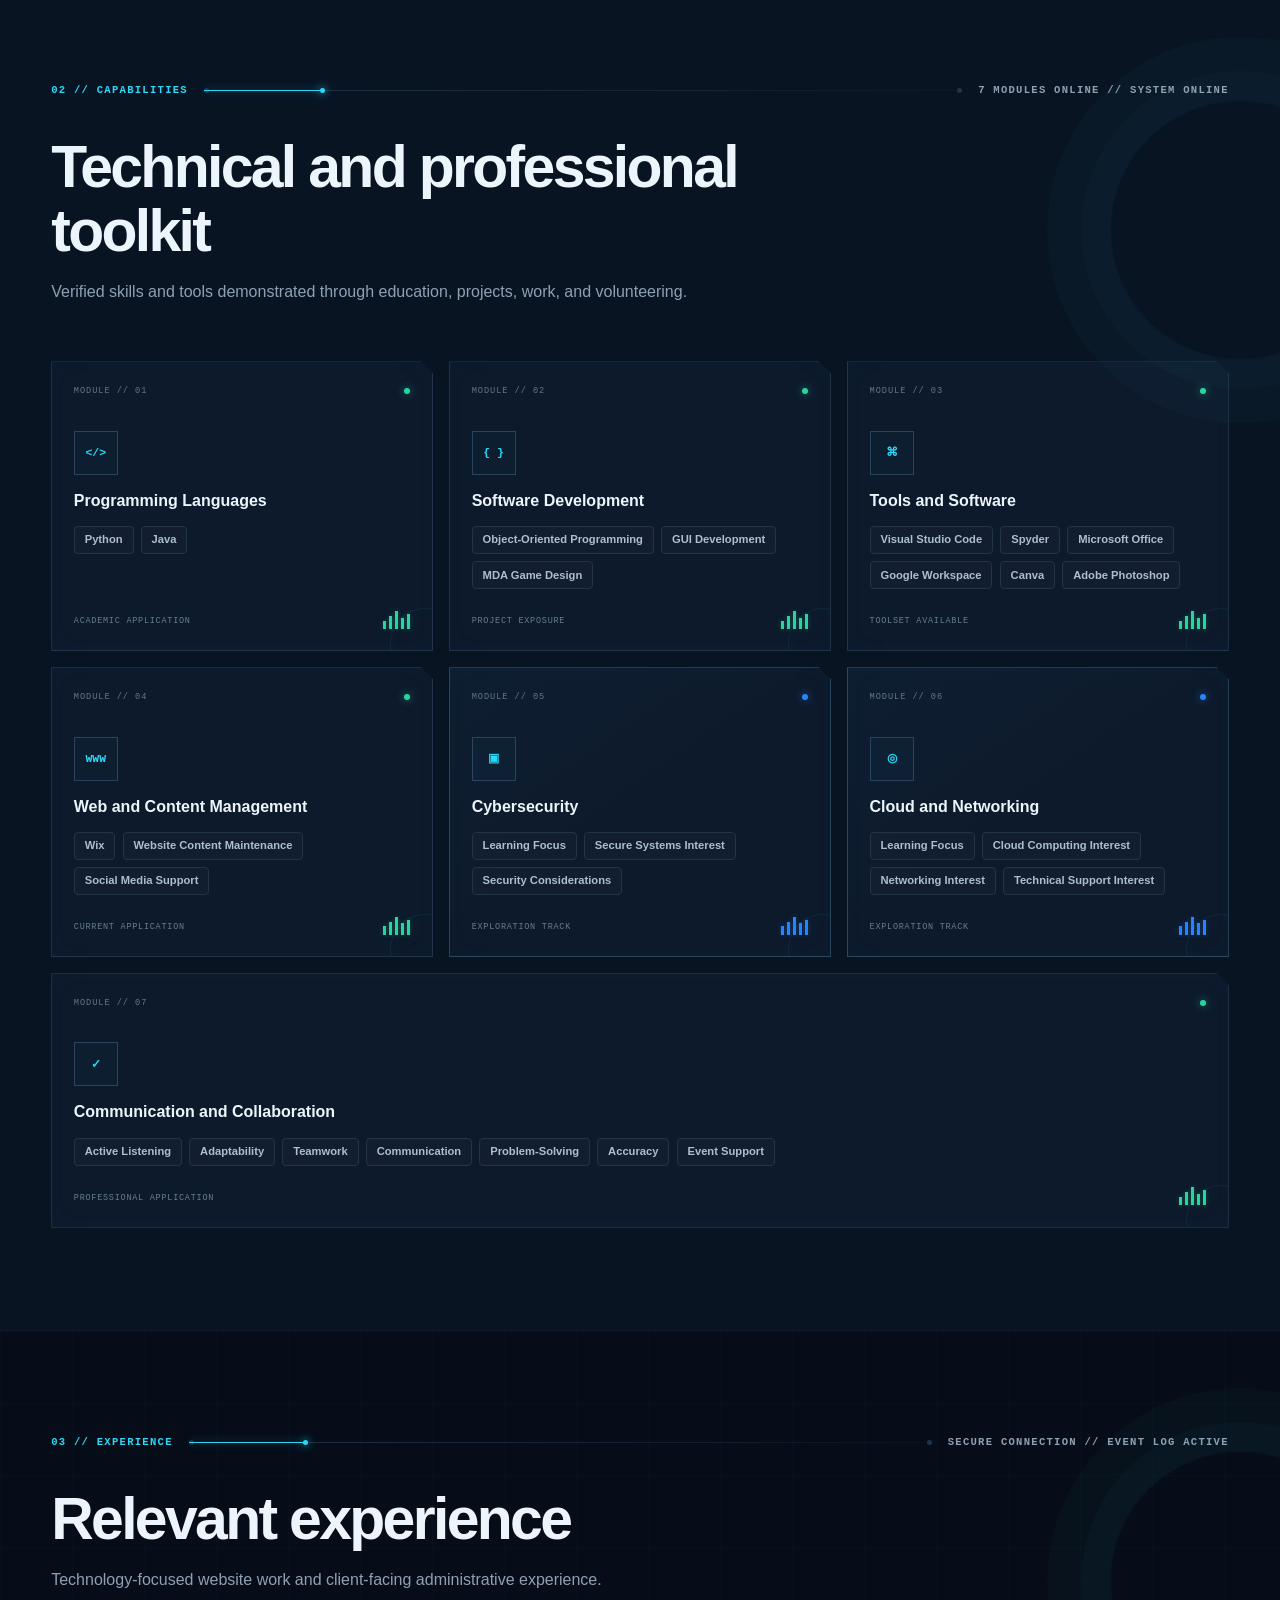
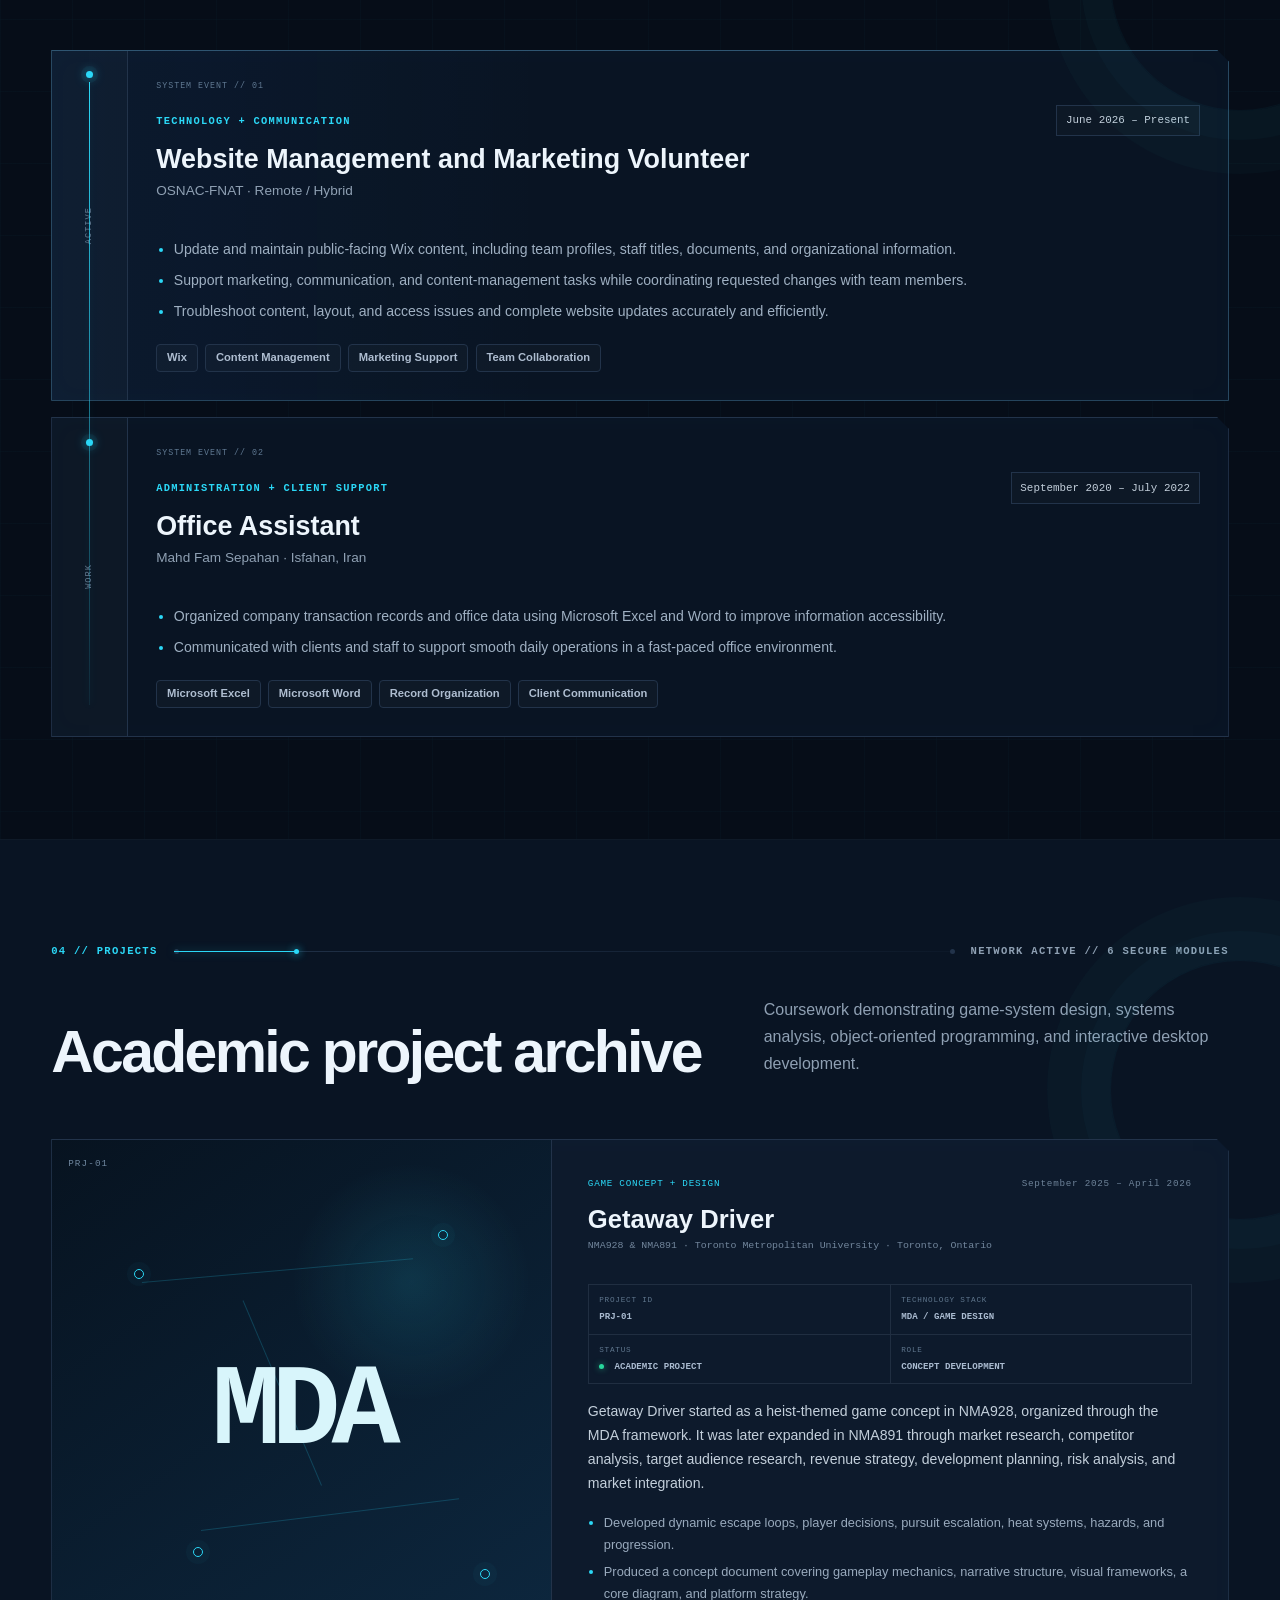
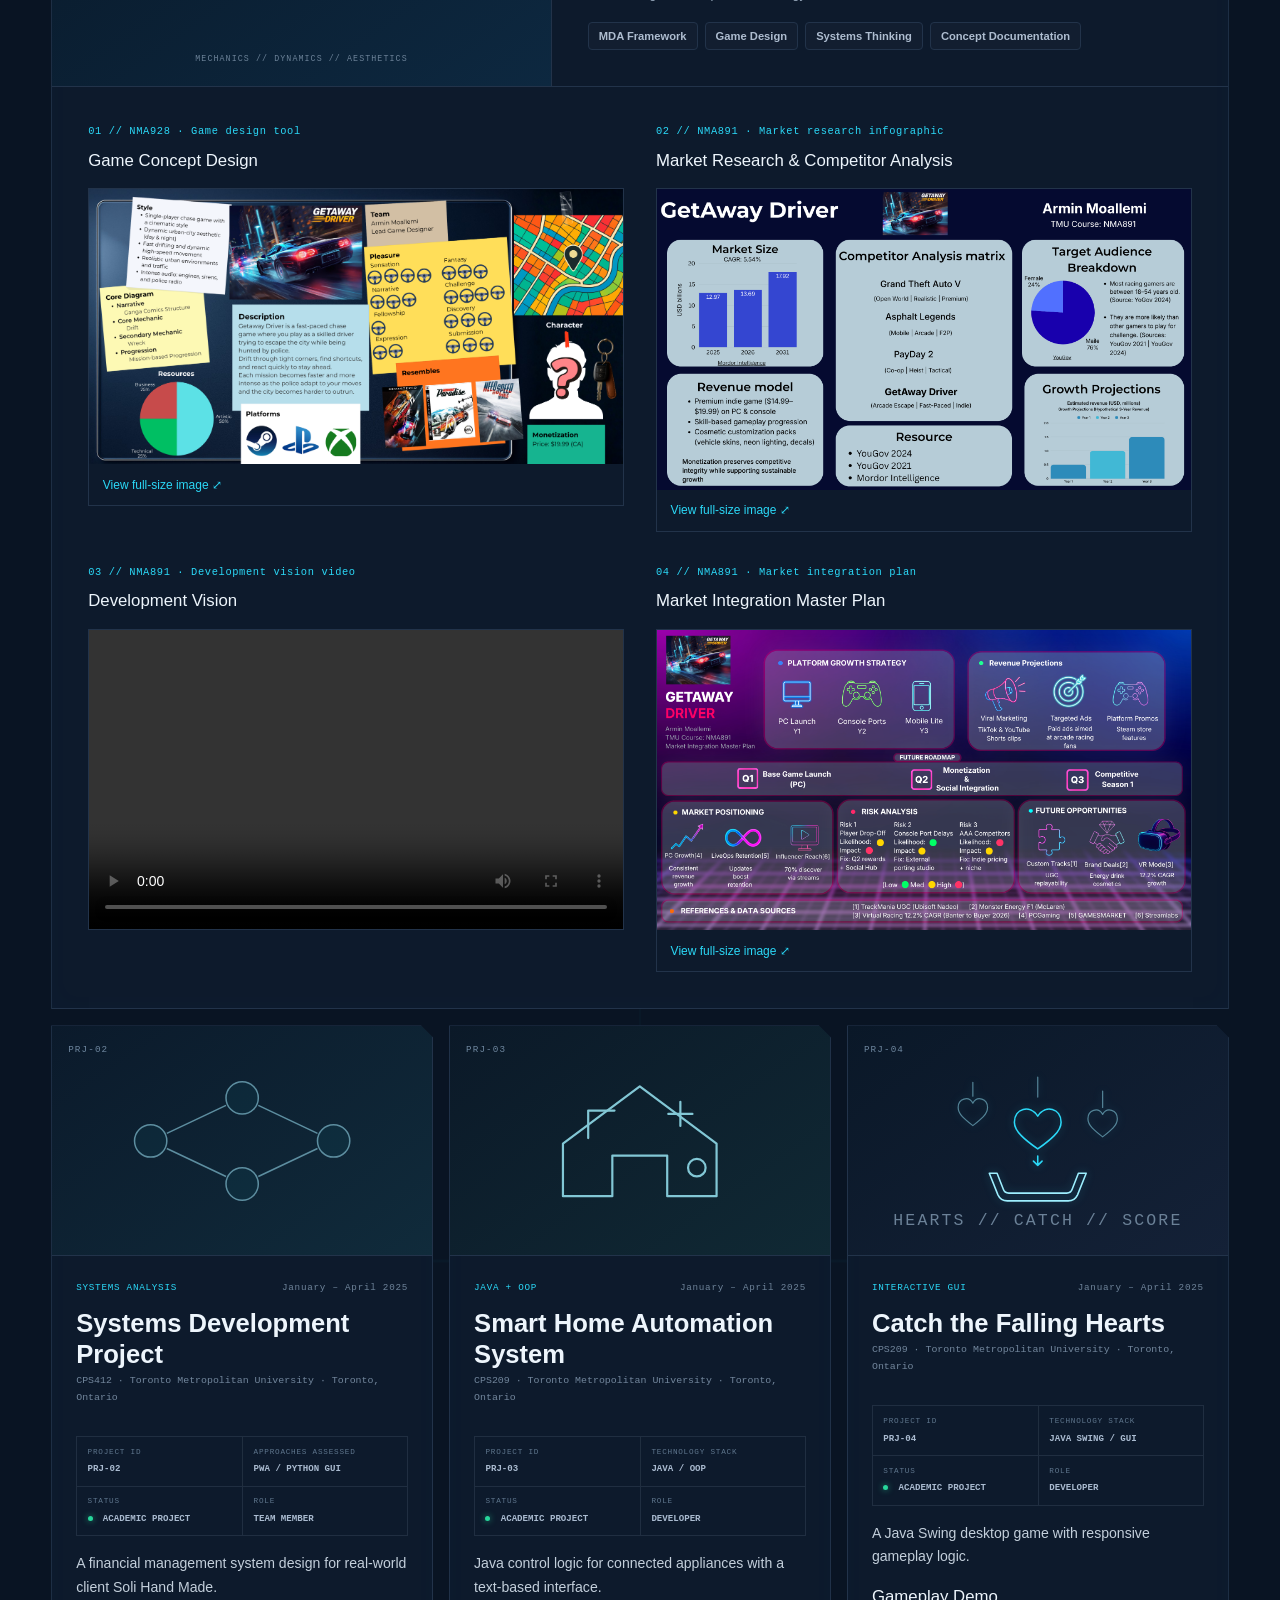
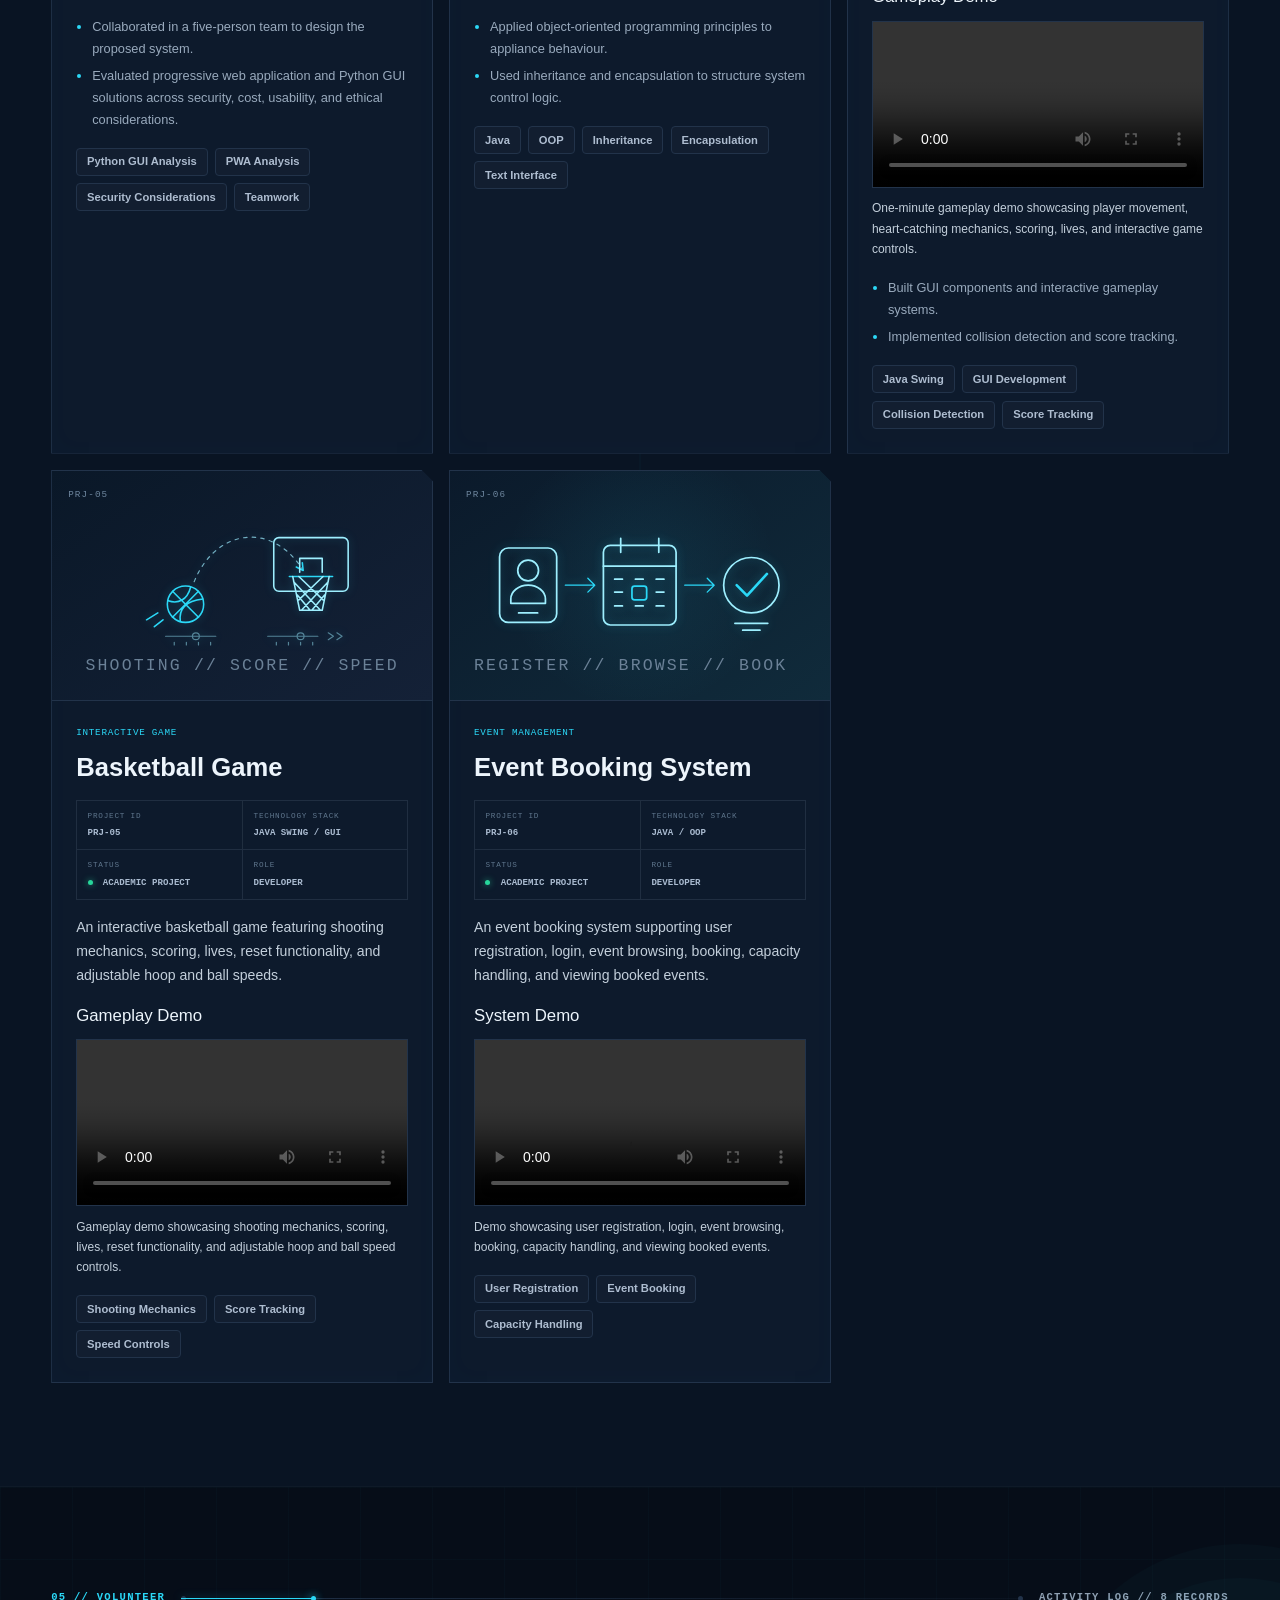
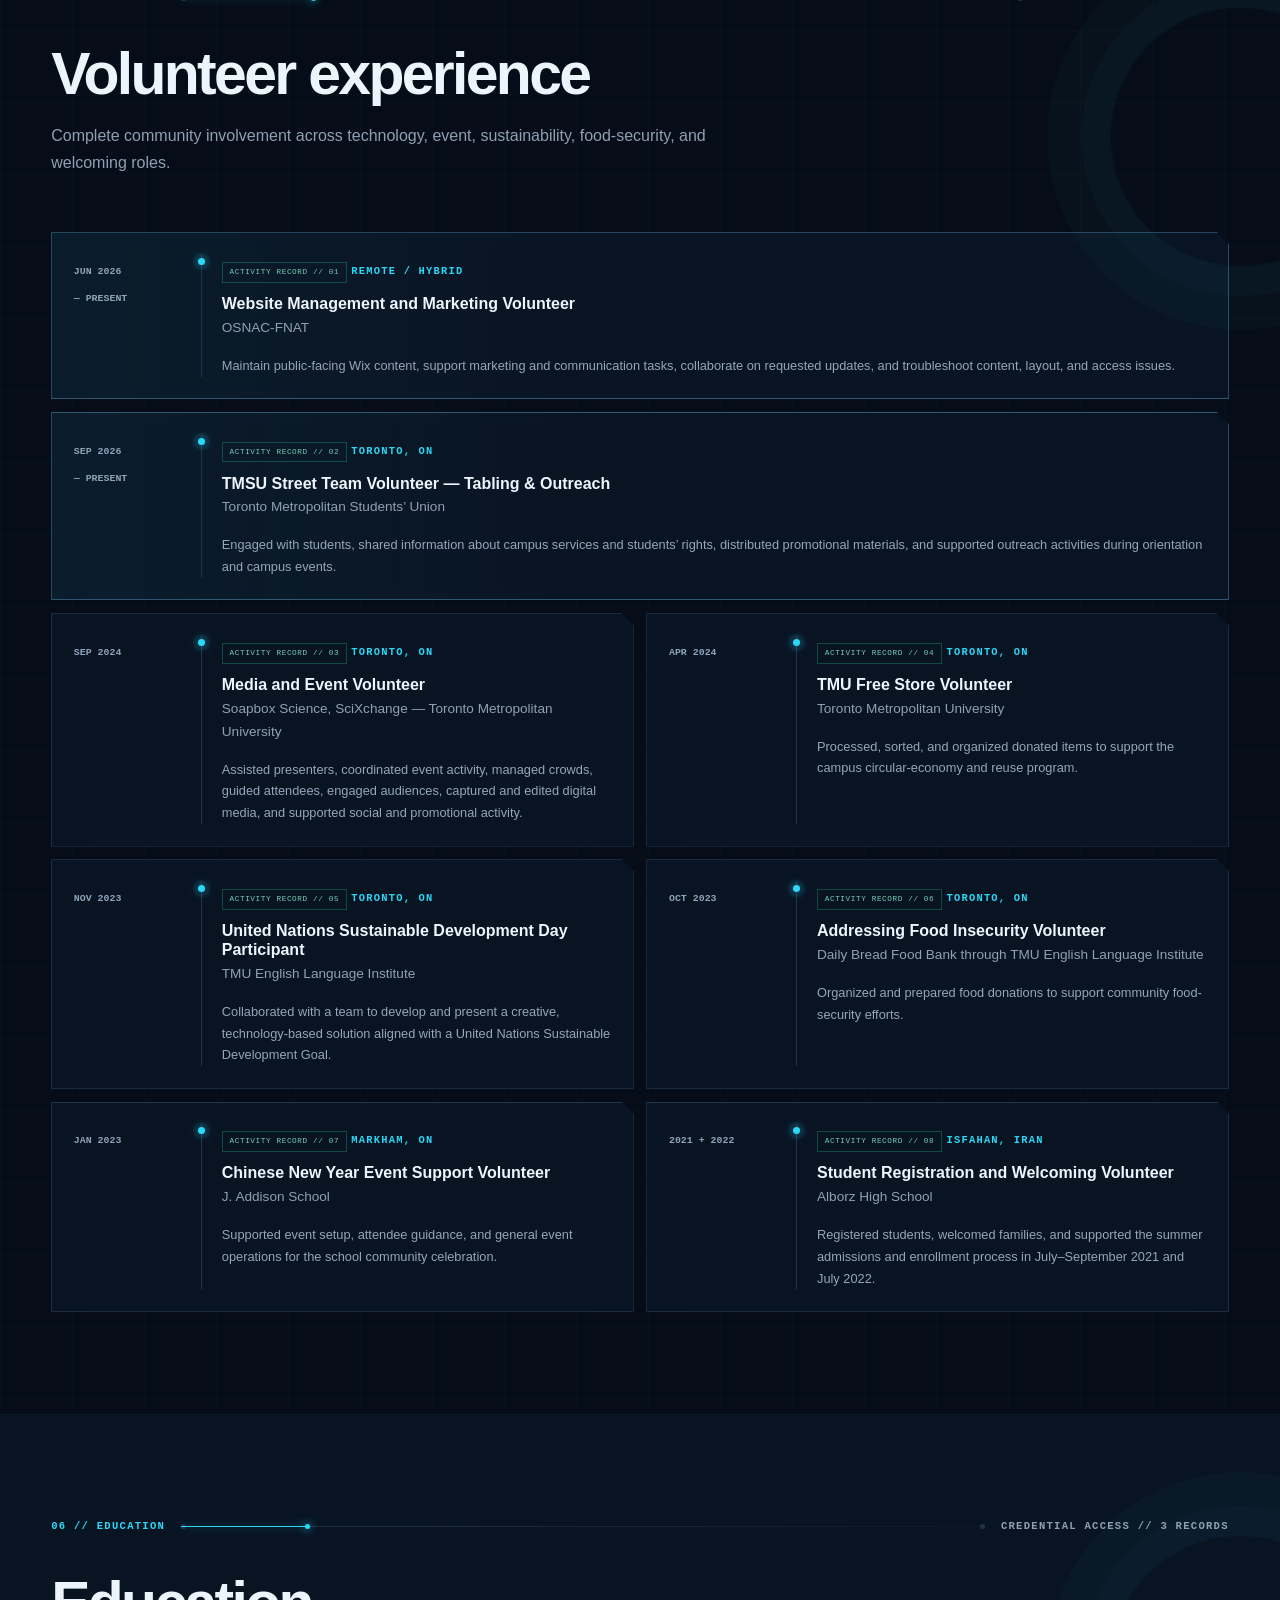
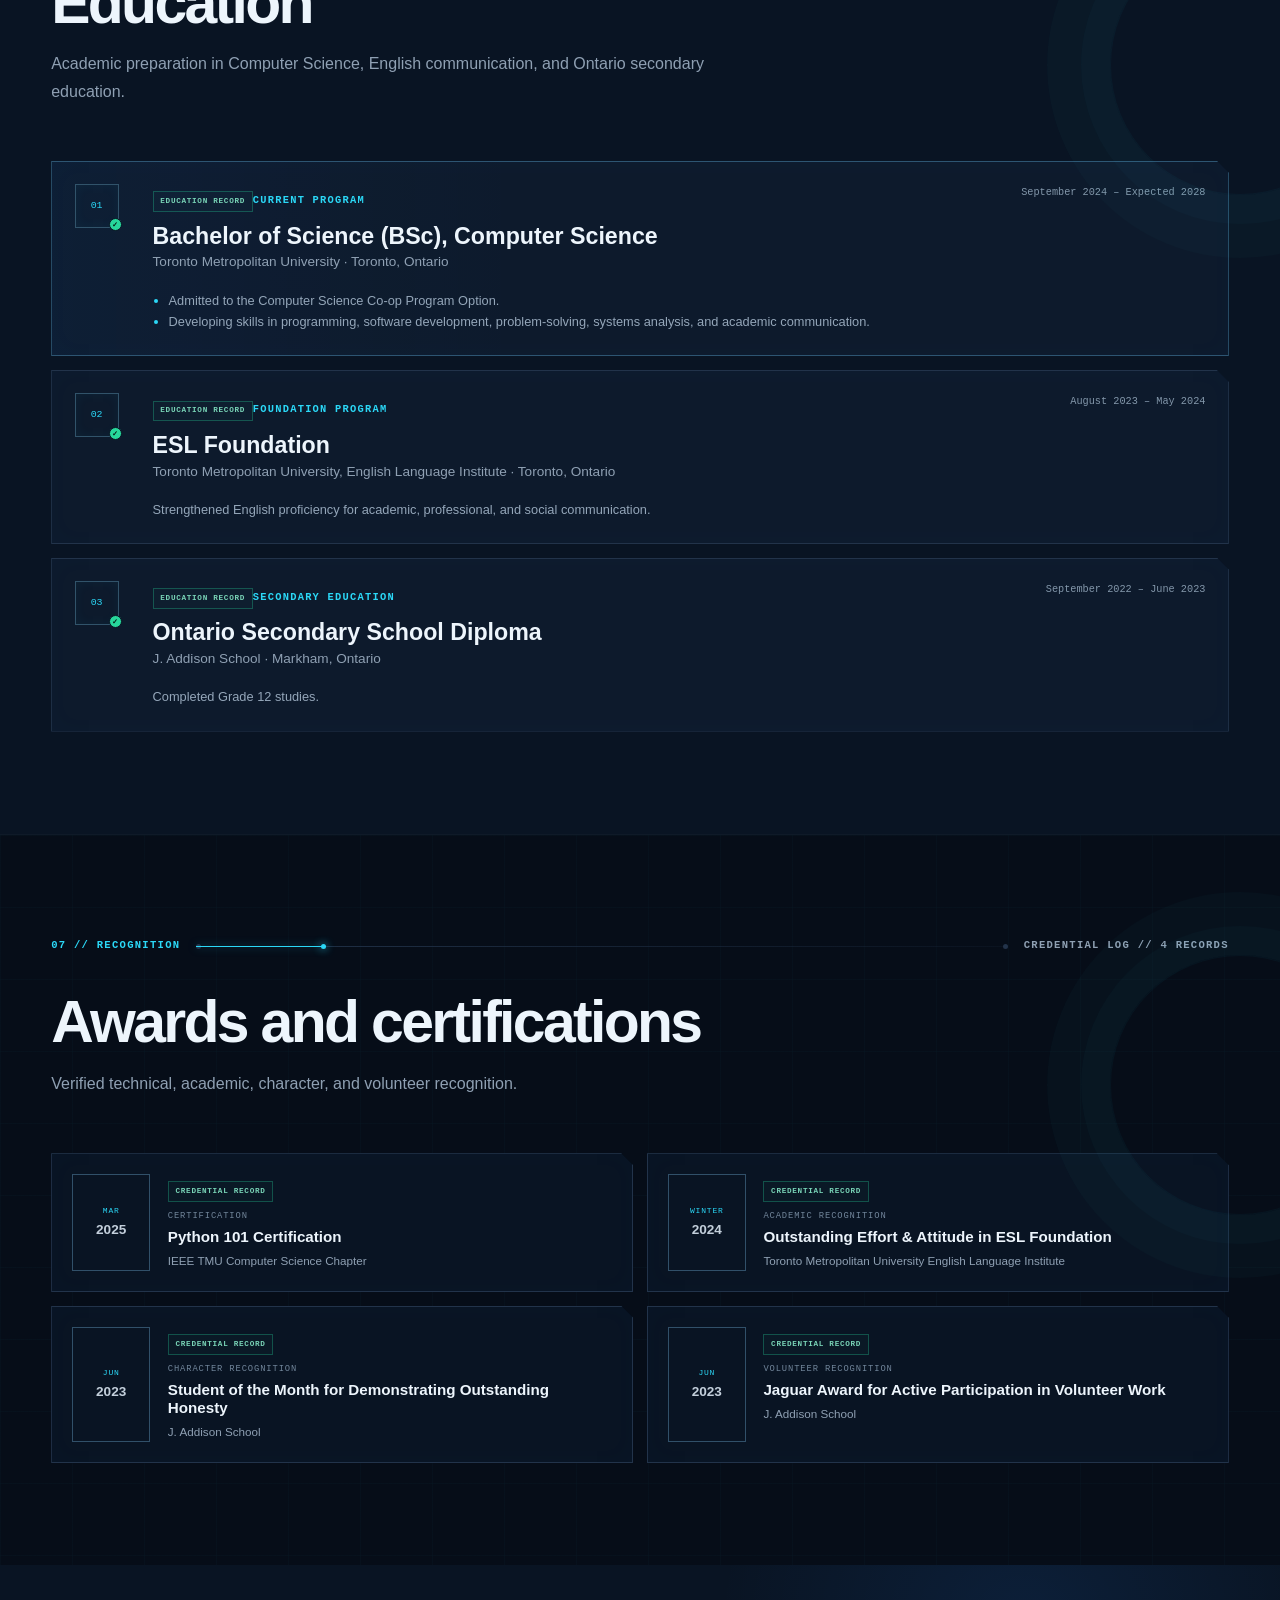
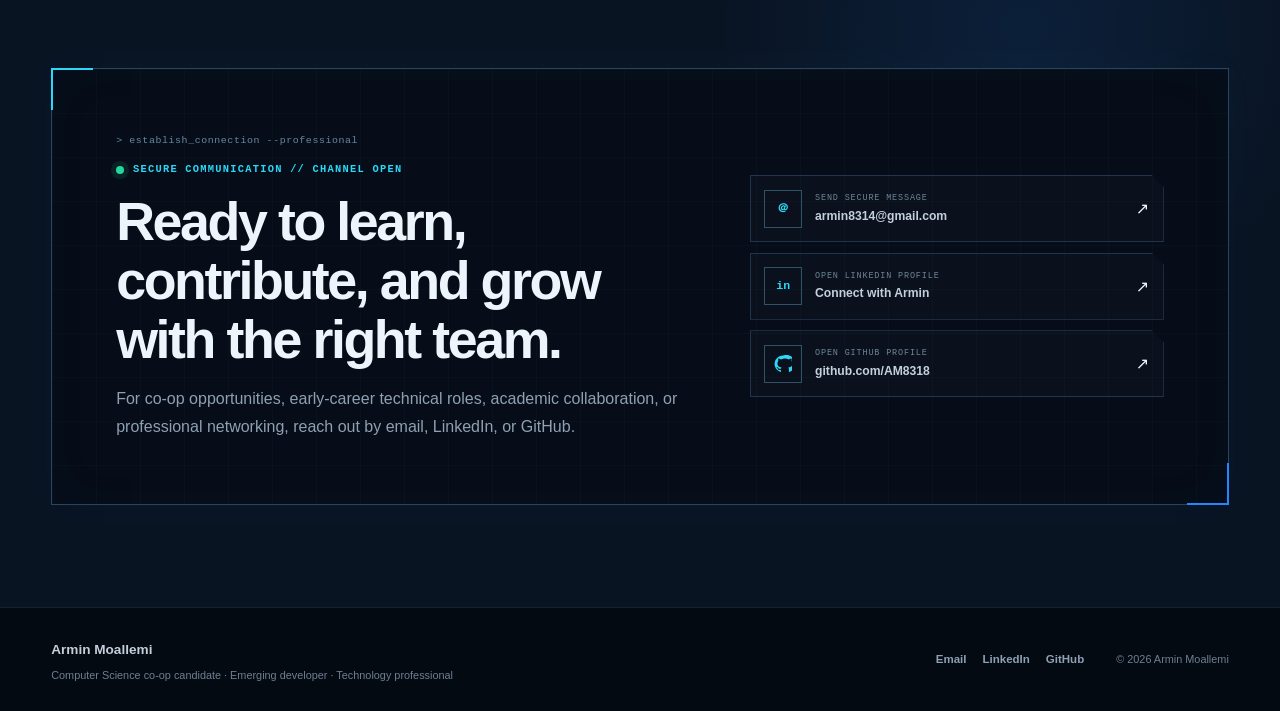
==== commit 4703616d: "Refine project card graphics and captions" ====
--- a/index.html
+++ b/index.html
@@ -594,8 +594,17 @@
           <article class="project-card reveal reveal-delay-sm">
             <div class="project-visual visual-basketball" aria-hidden="true">
               <span class="visual-index">PRJ-04</span>
-              <div class="gauge"><span></span><i></i><b></b></div>
-              <small>COLLISION // SCORE // INPUT</small>
+              <svg class="project-game-art" viewBox="0 0 360 190" fill="none" stroke="#9eefff" stroke-width="1.8" focusable="false">
+                <g class="game-art-muted">
+                  <path d="M105 27v16m150-6v19M180 21v23" />
+                  <path d="M105 77c-9-7-17-13-17-21 0-10 12-14 17-5 5-9 17-5 17 5 0 8-8 14-17 21Z" />
+                  <path d="M255 90c-9-7-17-13-17-21 0-10 12-14 17-5 5-9 17-5 17 5 0 8-8 14-17 21Z" />
+                </g>
+                <path class="game-art-accent" d="M180 104c-14-10-27-20-27-31 0-16 18-21 27-7 9-14 27-9 27 7 0 11-13 21-27 31Z" />
+                <path class="game-art-motion" d="M180 112v11m-5-5 5 5 5-5" />
+                <path d="m124 132 10 25a12 12 0 0 0 11 7h70a12 12 0 0 0 11-7l10-25h-9l-7 18a7 7 0 0 1-7 5h-66a7 7 0 0 1-7-5l-7-18Z" />
+              </svg>
+              <small>HEARTS // CATCH // SCORE</small>
             </div>
             <div class="project-content">
               <div class="project-meta"><span>INTERACTIVE GUI</span><time datetime="2025-01">January – April 2025</time></div>
@@ -627,7 +636,24 @@
           <article class="project-card reveal">
             <div class="project-visual visual-basketball" aria-hidden="true">
               <span class="visual-index">PRJ-05</span>
-              <div class="gauge"><span></span><i></i><b></b></div>
+              <svg class="project-game-art" viewBox="0 0 360 190" fill="none" stroke="#9eefff" stroke-width="1.8" focusable="false">
+                <path class="game-art-shot" d="M125 91c25-62 91-70 126-13" />
+                <path class="game-art-motion" d="m243 74 8 4-1-9M83 127l-13 8m19 0-10 8" />
+                <g class="game-art-accent">
+                  <circle cx="115" cy="117" r="21" />
+                  <path d="m100 102 30 30m-30 0 30-30M95 113c12 4 22-1 26-16m-12 40c-2-14 6-24 26-26" />
+                </g>
+                <rect x="217" y="40" width="86" height="62" rx="6" />
+                <path d="M247 80V64h26v16" />
+                <path class="game-art-accent" d="M235 85h50" />
+                <path d="m239 85 8 39h26l8-39m-41 6 31 33m-27-18 15 18m21-33-31 33m27-18-15 18M246 85l28 27m0-27-28 27" />
+                <g class="game-art-muted">
+                  <path d="M92 154h58m60 0h58M102 161v3m14-3v3m14-3v3m14-3v3m76-3v3m14-3v3m14-3v3m14-3v3" />
+                  <circle cx="127" cy="154" r="4" />
+                  <circle cx="248" cy="154" r="4" />
+                  <path d="m280 150 6 4-6 4m10-8 6 4-6 4" />
+                </g>
+              </svg>
               <small>SHOOTING // SCORE // SPEED</small>
             </div>
             <div class="project-content">
@@ -956,5 +982,49 @@
   </dialog>
 
   <script src="js/script.js"></script>
+  <script>
+    // Project query links are independent of the portfolio enhancement script.
+    (() => {
+      const project = new URLSearchParams(window.location.search).get("project");
+      const targets = new Map([
+        ["basketball-game", "basketball-gameplay-demo"],
+        ["event-booking-system", "event-booking-system-demo"],
+        ["catch-the-falling-hearts", "catch-the-falling-hearts-demo"],
+        ["getaway-driver", "development-vision"]
+      ]);
+      const targetId = targets.get(project);
+      if (!targetId || window.location.hash) return;
+
+      if ("scrollRestoration" in history) history.scrollRestoration = "manual";
+
+      const scrollToProject = () => {
+        if (window.location.hash) return;
+        const target = document.getElementById(targetId);
+        if (!target) return;
+
+        const headerHeight = document.getElementById("site-header")?.getBoundingClientRect().height || 0;
+        const pageOffset = parseFloat(getComputedStyle(document.documentElement).scrollPaddingTop) || 0;
+        const targetOffset = parseFloat(getComputedStyle(target).scrollMarginTop) || 0;
+        const navbarOffset = Math.max(headerHeight, pageOffset) + targetOffset;
+        // Layout coordinates exclude the reveal animation's temporary translation.
+        let targetTop = target.offsetTop;
+        for (let parent = target.offsetParent; parent; parent = parent.offsetParent) {
+          targetTop += parent.offsetTop + parent.clientTop;
+        }
+        window.scrollTo({
+          top: targetTop - navbarOffset,
+          left: 0,
+          behavior: "smooth"
+        });
+      };
+
+      const navigateToProject = () => {
+        window.setTimeout(scrollToProject, 600);
+      };
+
+      if (document.readyState === "complete") navigateToProject();
+      else window.addEventListener("load", navigateToProject, { once: true });
+    })();
+  </script>
 </body>
 </html>
--- a/css/style.css
+++ b/css/style.css
@@ -1275,6 +1275,12 @@
   letter-spacing: 0.13em;
 }
 
+.visual-basketball > small,
+.event-cover-caption > small {
+  font-size: clamp(0.875rem, 4.2vw, 1.03125rem);
+  white-space: nowrap;
+}
+
 .network-map {
   position: absolute;
   inset: 10% 8%;
@@ -1337,6 +1343,35 @@
   display: grid;
   place-items: center;
   background: linear-gradient(145deg, #0a1828, #142137);
+}
+
+.project-game-art {
+  width: 82%;
+  max-width: 360px;
+  height: auto;
+  fill: none;
+  stroke: #9eefff;
+  stroke-width: 1.8;
+  stroke-linecap: round;
+  stroke-linejoin: round;
+  filter: drop-shadow(0 0 4px rgba(43, 216, 247, 0.28));
+}
+
+.project-game-art .game-art-accent,
+.project-game-art .game-art-motion {
+  stroke: var(--cyan);
+}
+
+.project-game-art .game-art-muted {
+  stroke: #72afc2;
+  opacity: 0.7;
+  stroke-width: 1.4;
+}
+
+.project-game-art .game-art-shot {
+  stroke: #72afc2;
+  stroke-dasharray: 4 6;
+  stroke-width: 1.4;
 }
 
 .visual-events {
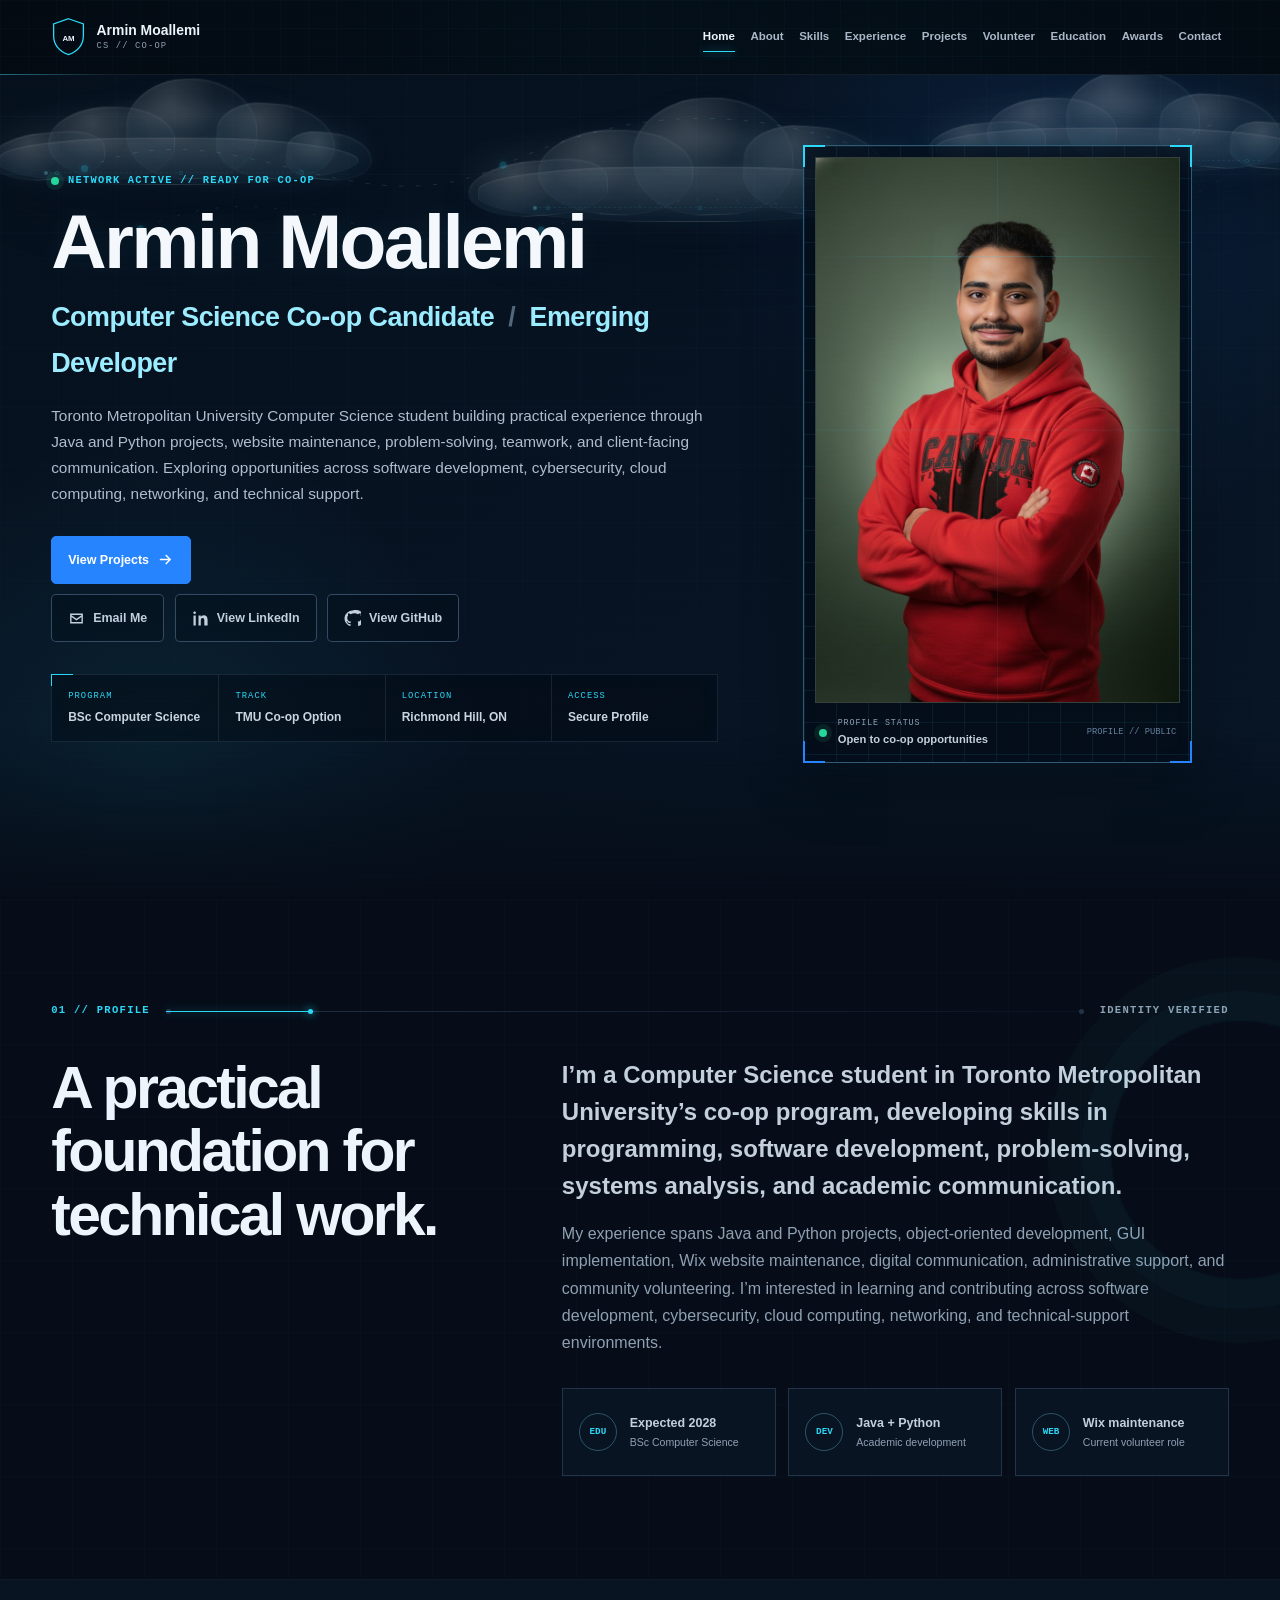
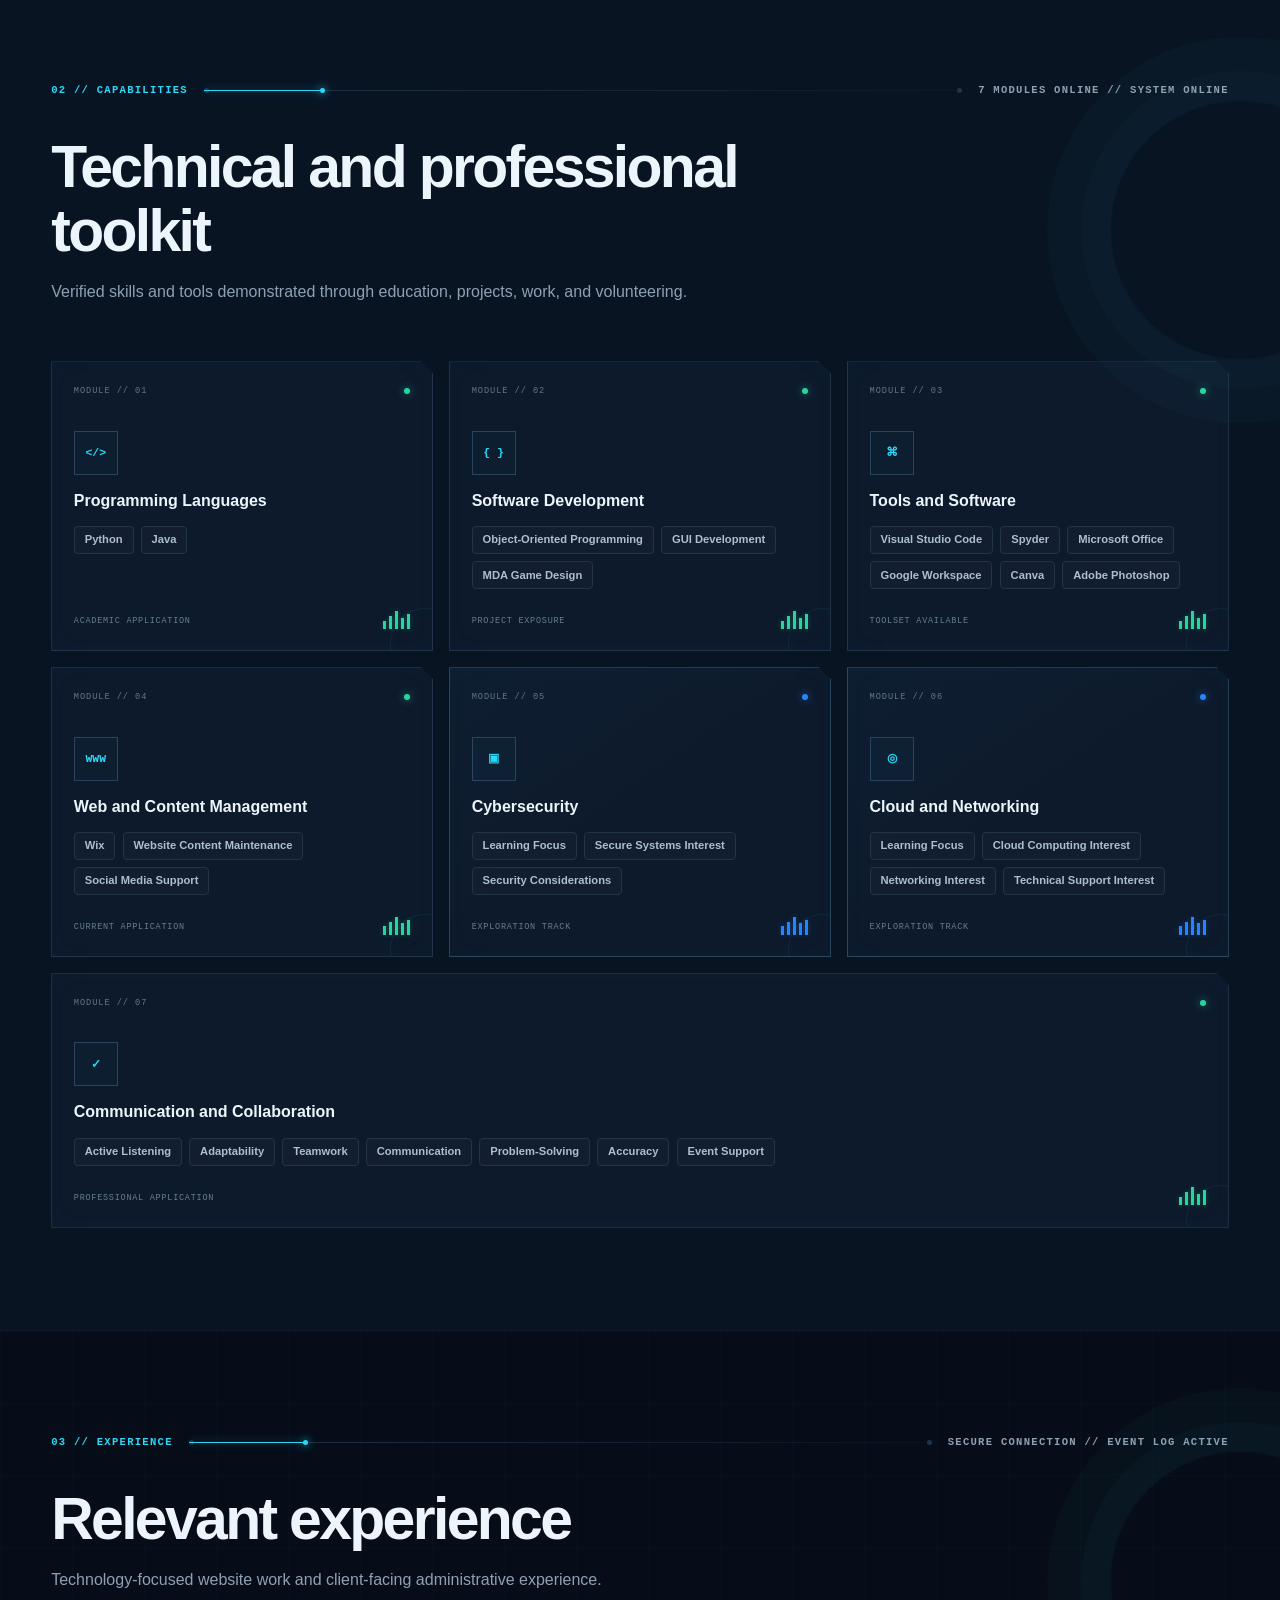
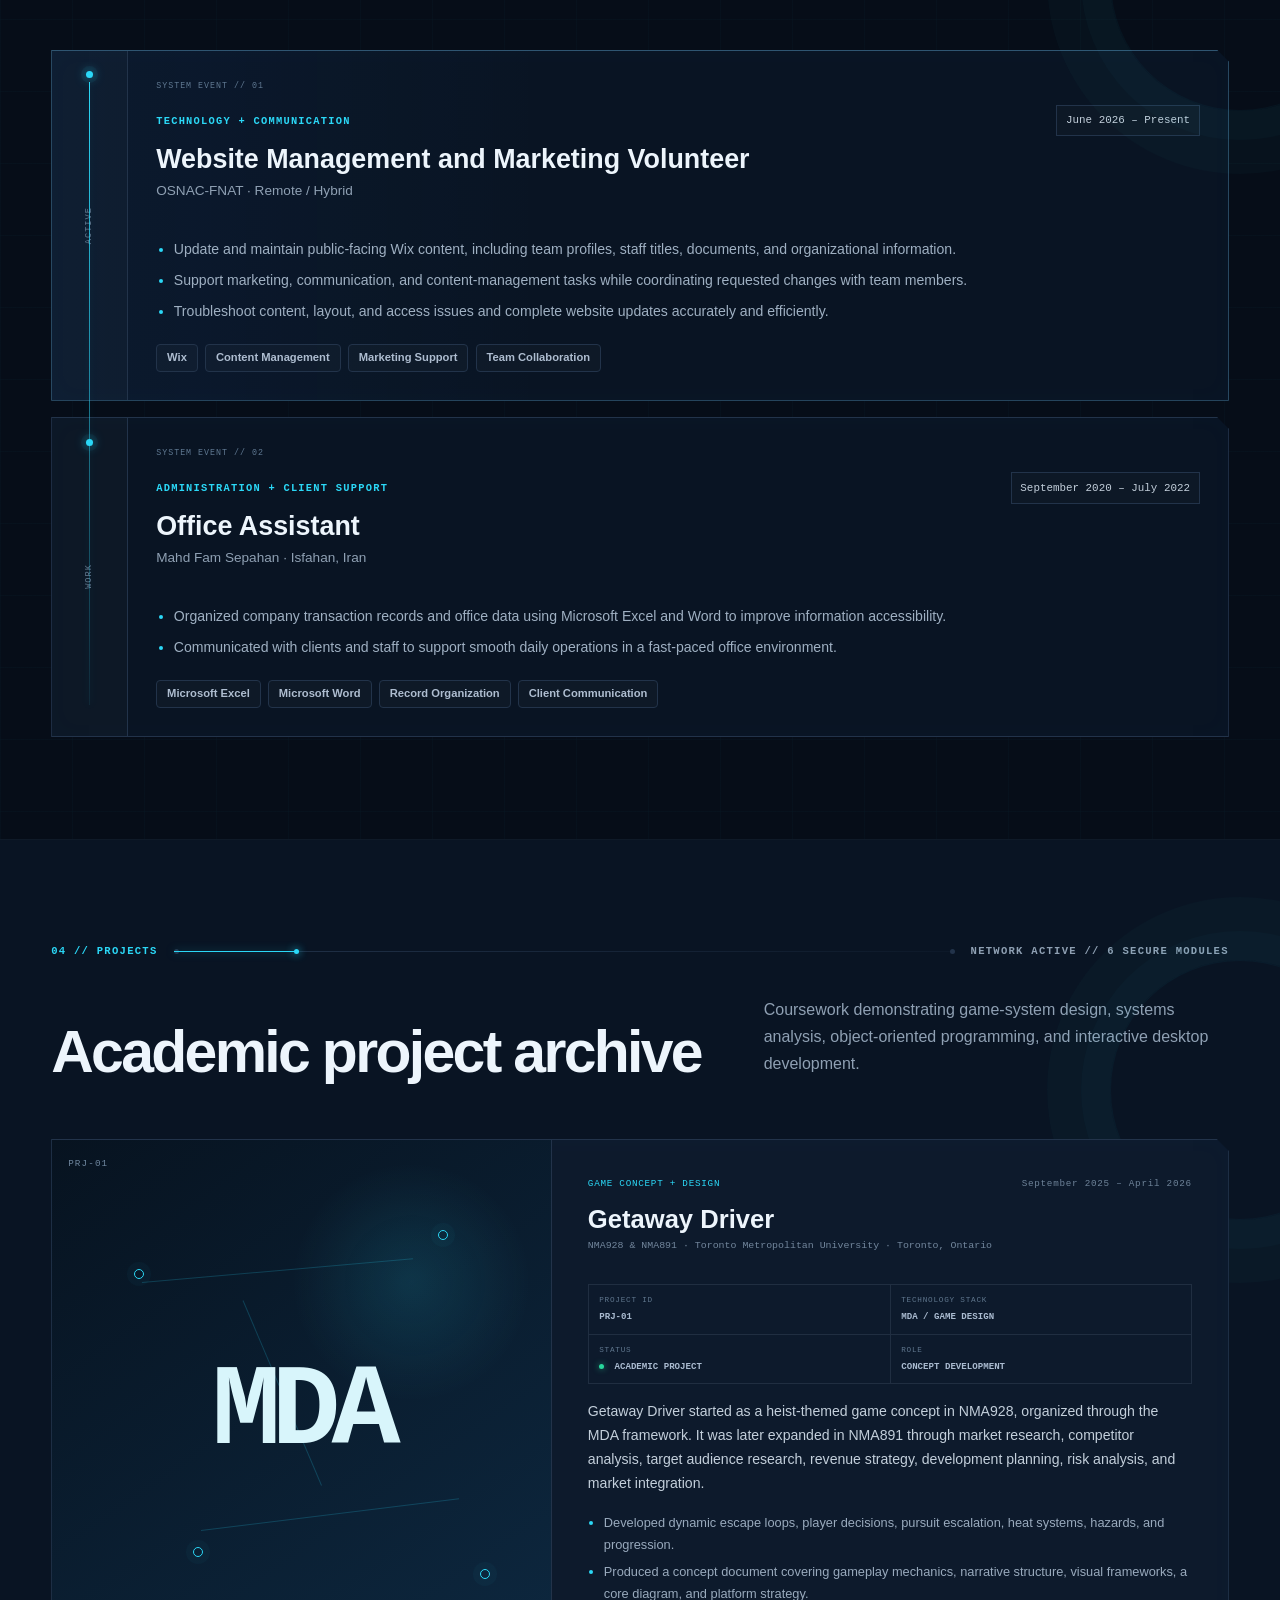
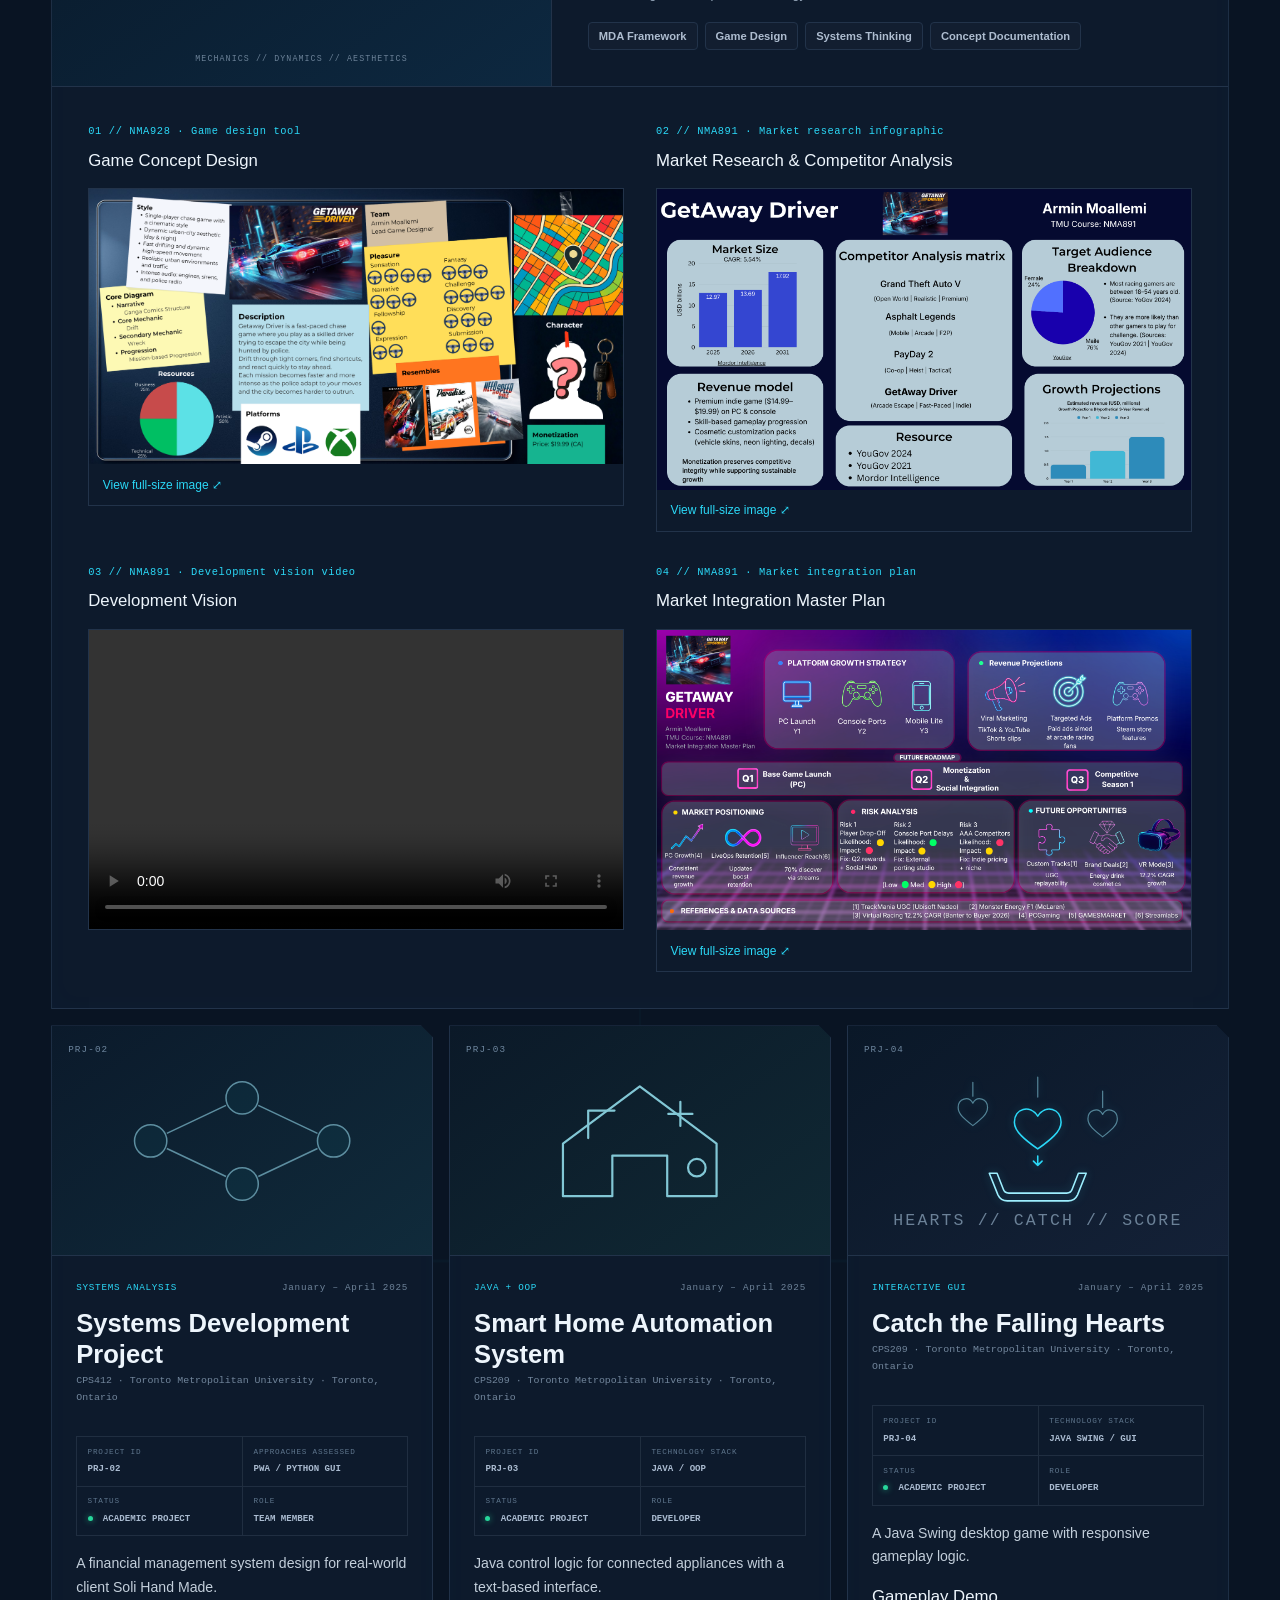
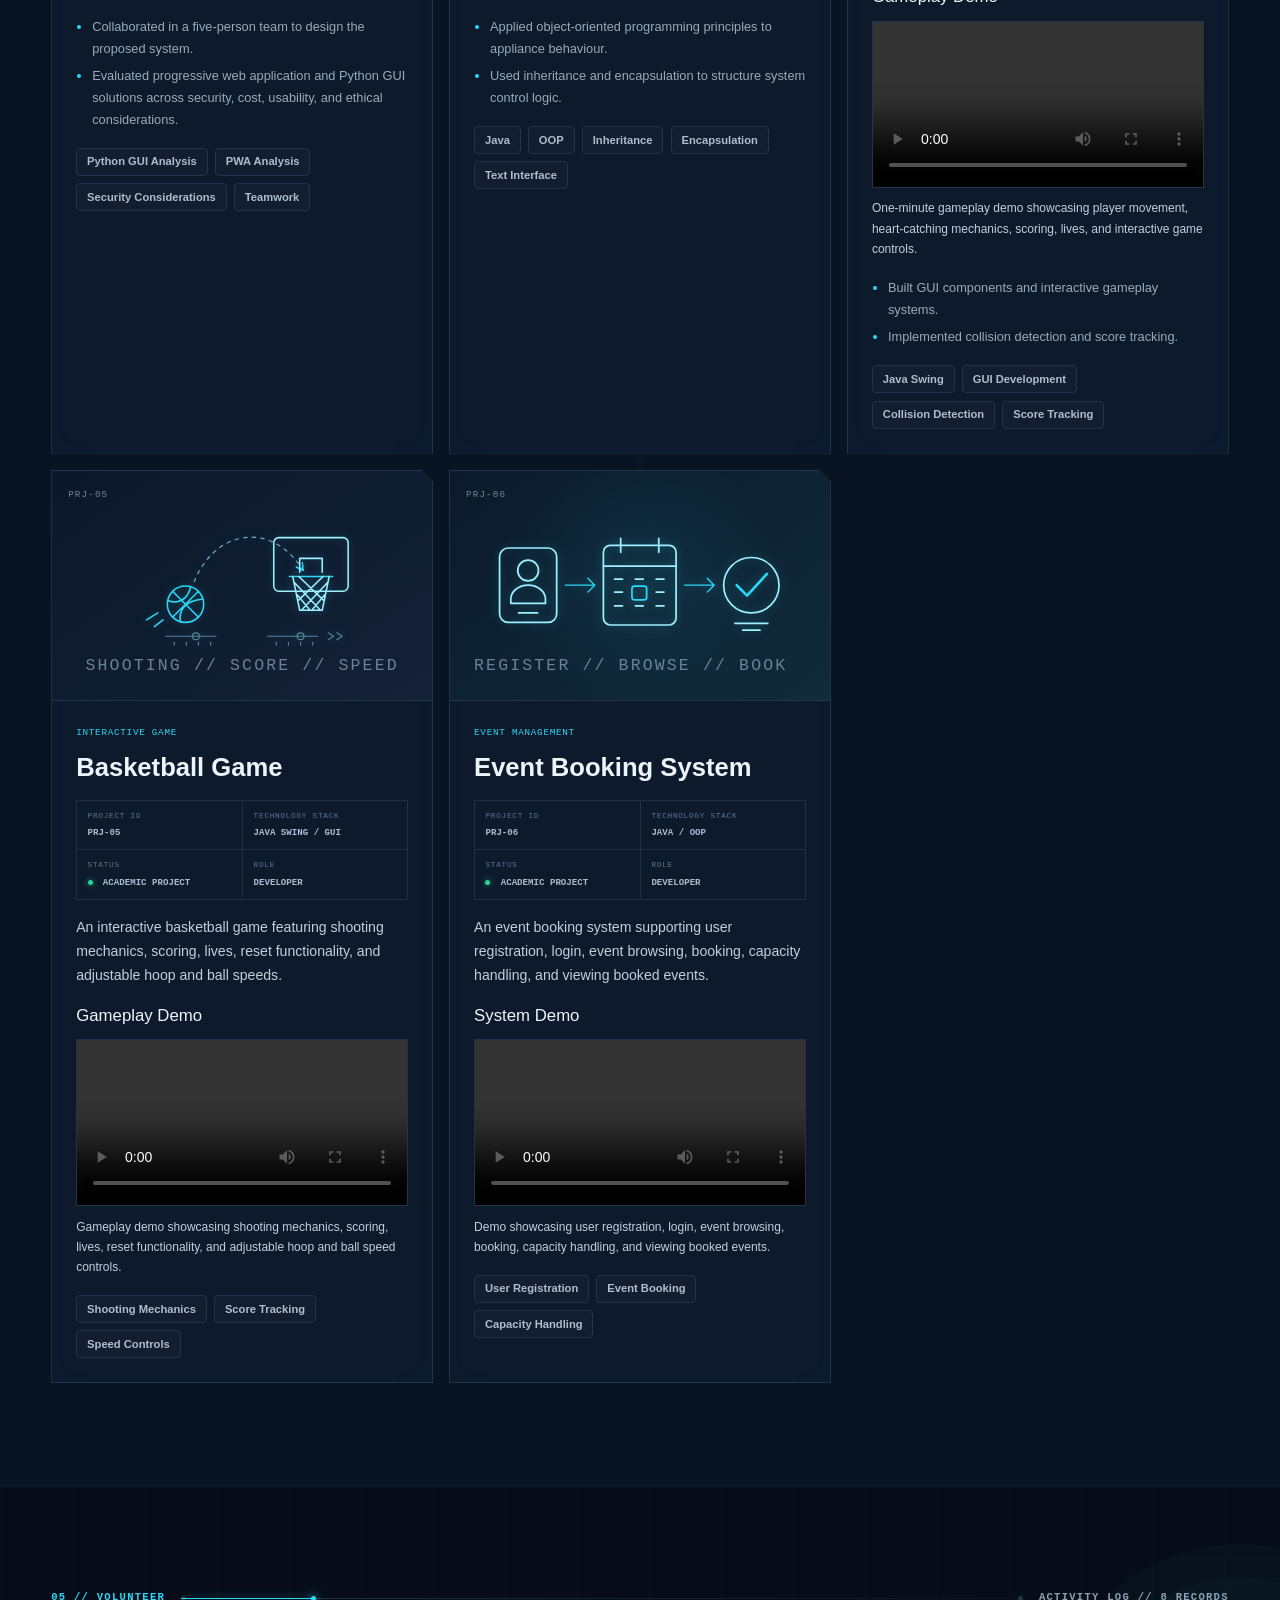
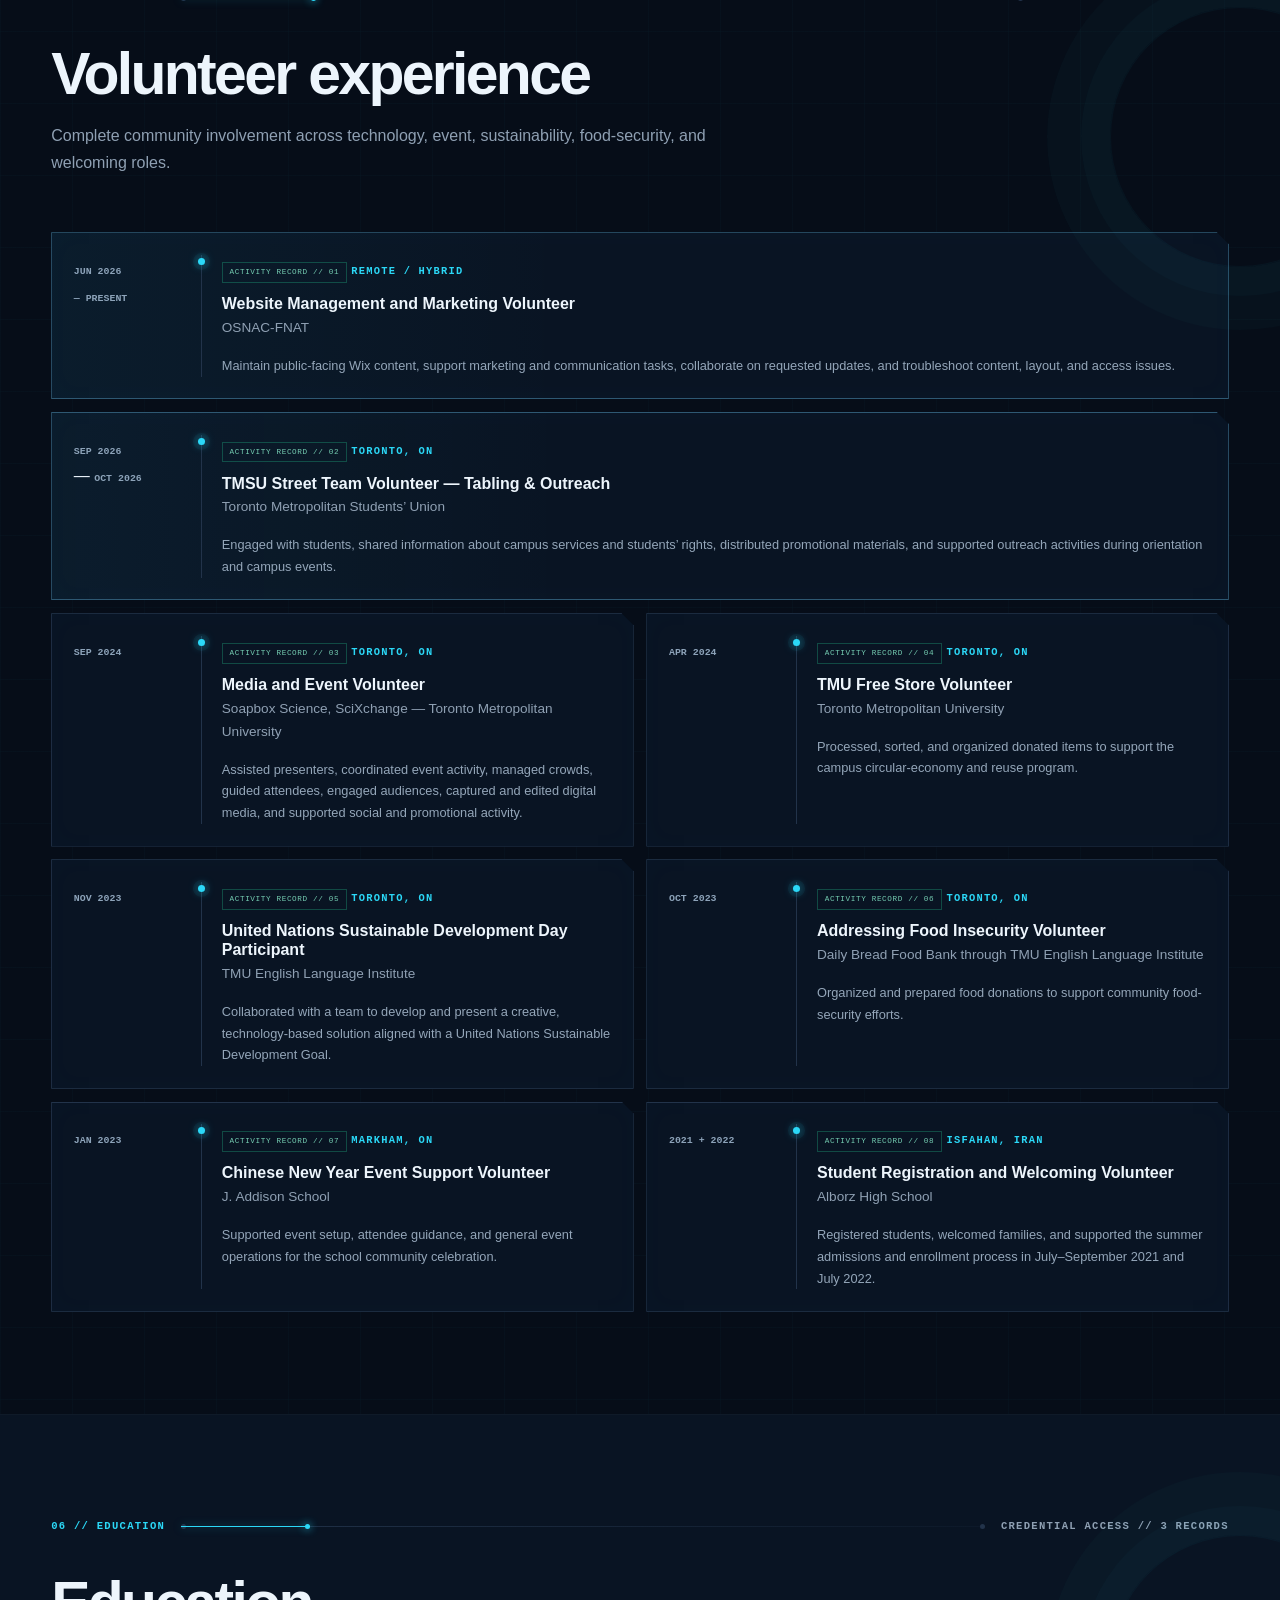
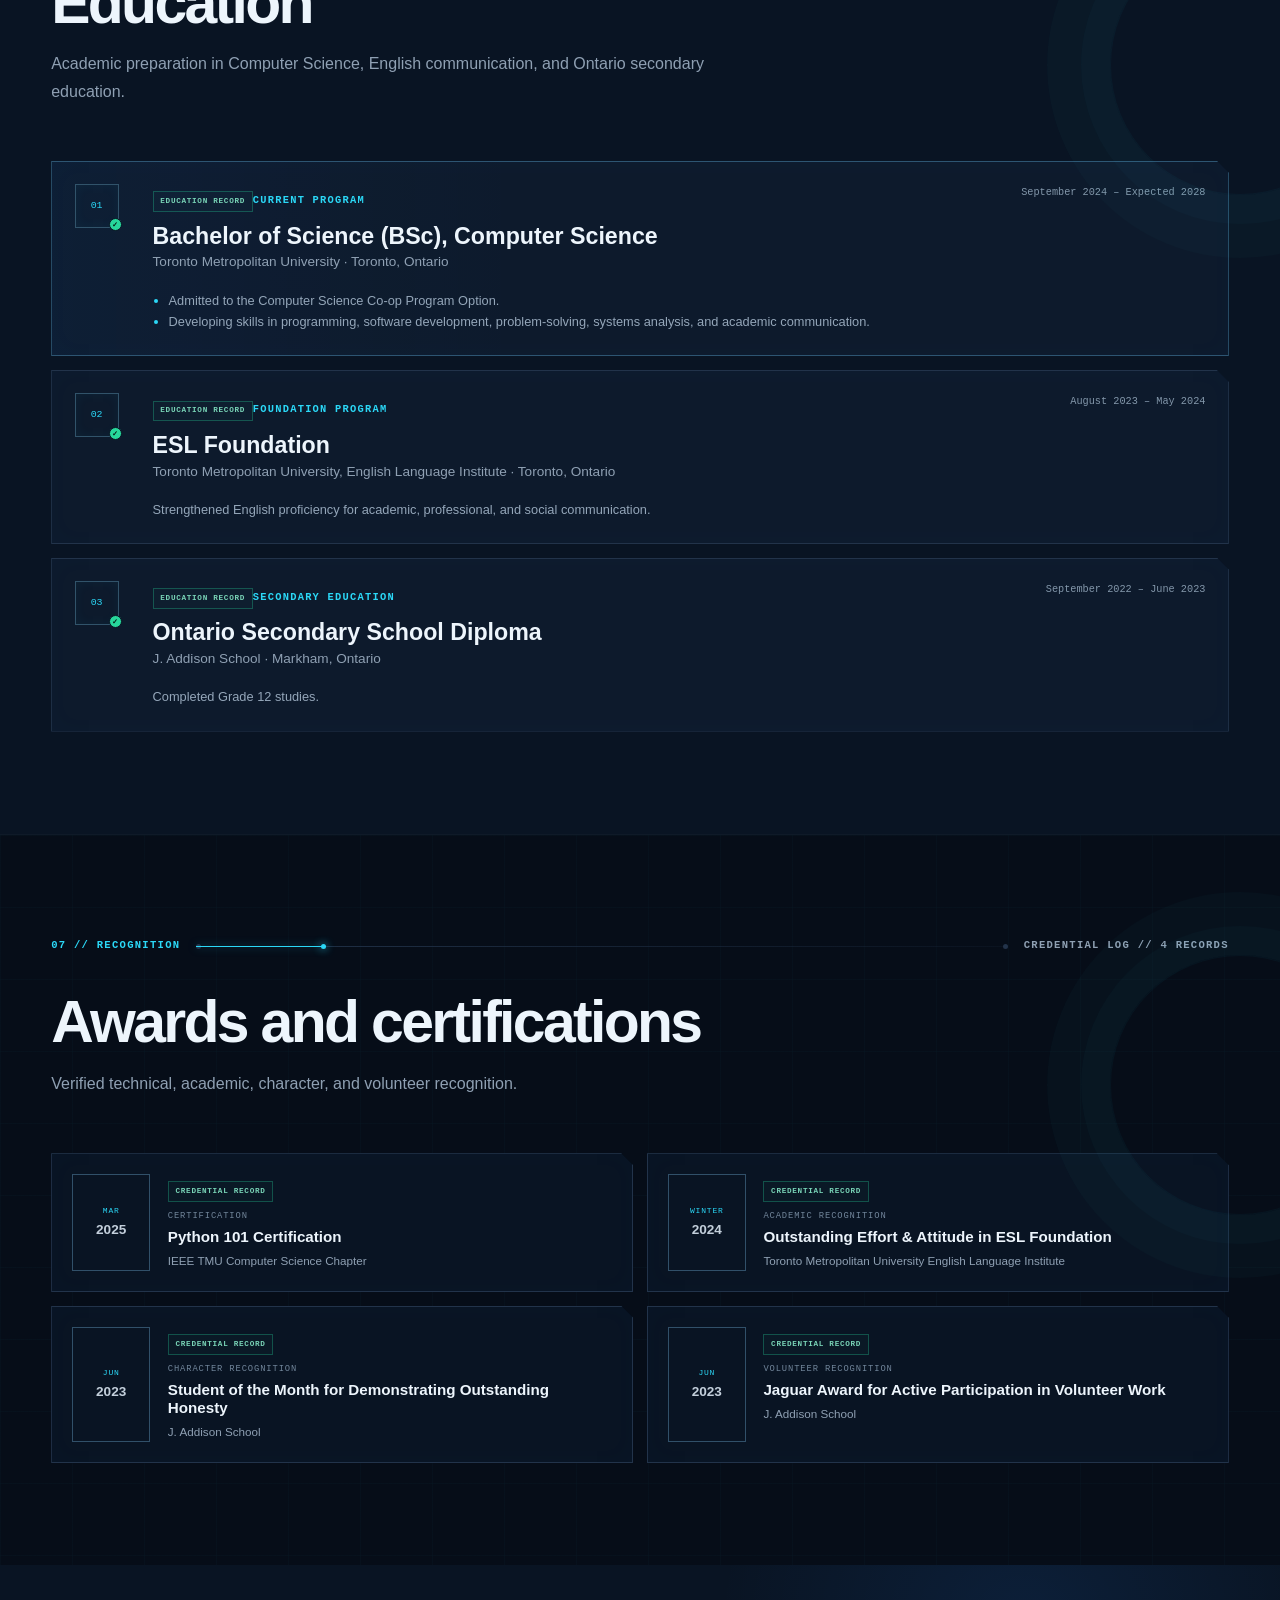
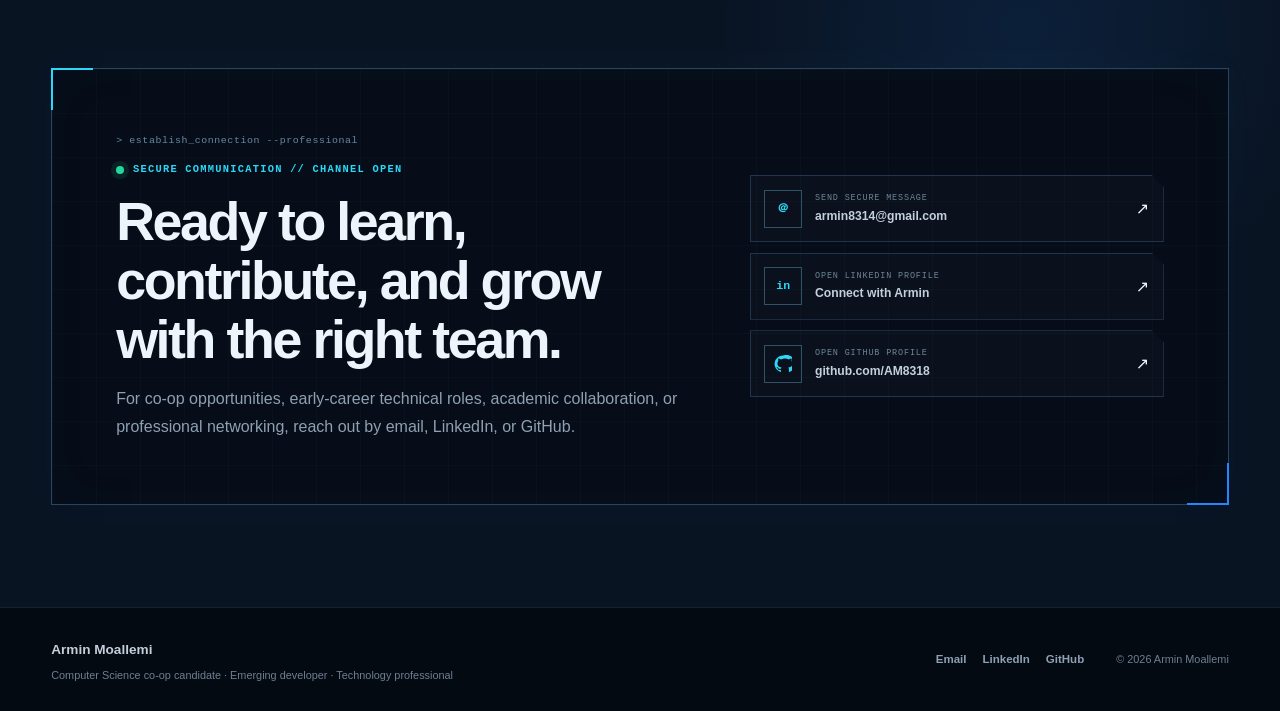
==== commit c081a3ad: "Update TMSU volunteer end date" ====
--- a/index.html
+++ b/index.html
@@ -755,7 +755,7 @@
           </article>
 
           <article class="volunteer-card volunteer-current reveal">
-            <div class="timeline-date"><time datetime="2026-09">SEP 2026<br>— PRESENT</time><span aria-hidden="true"></span></div>
+            <div class="timeline-date"><time datetime="2026-09">SEP 2026</time><br>— <time datetime="2026-10">OCT 2026</time><span aria-hidden="true"></span></div>
             <div>
               <p class="terminal-label">TORONTO, ON</p>
               <h3>TMSU Street Team Volunteer — Tabling &amp; Outreach</h3>
